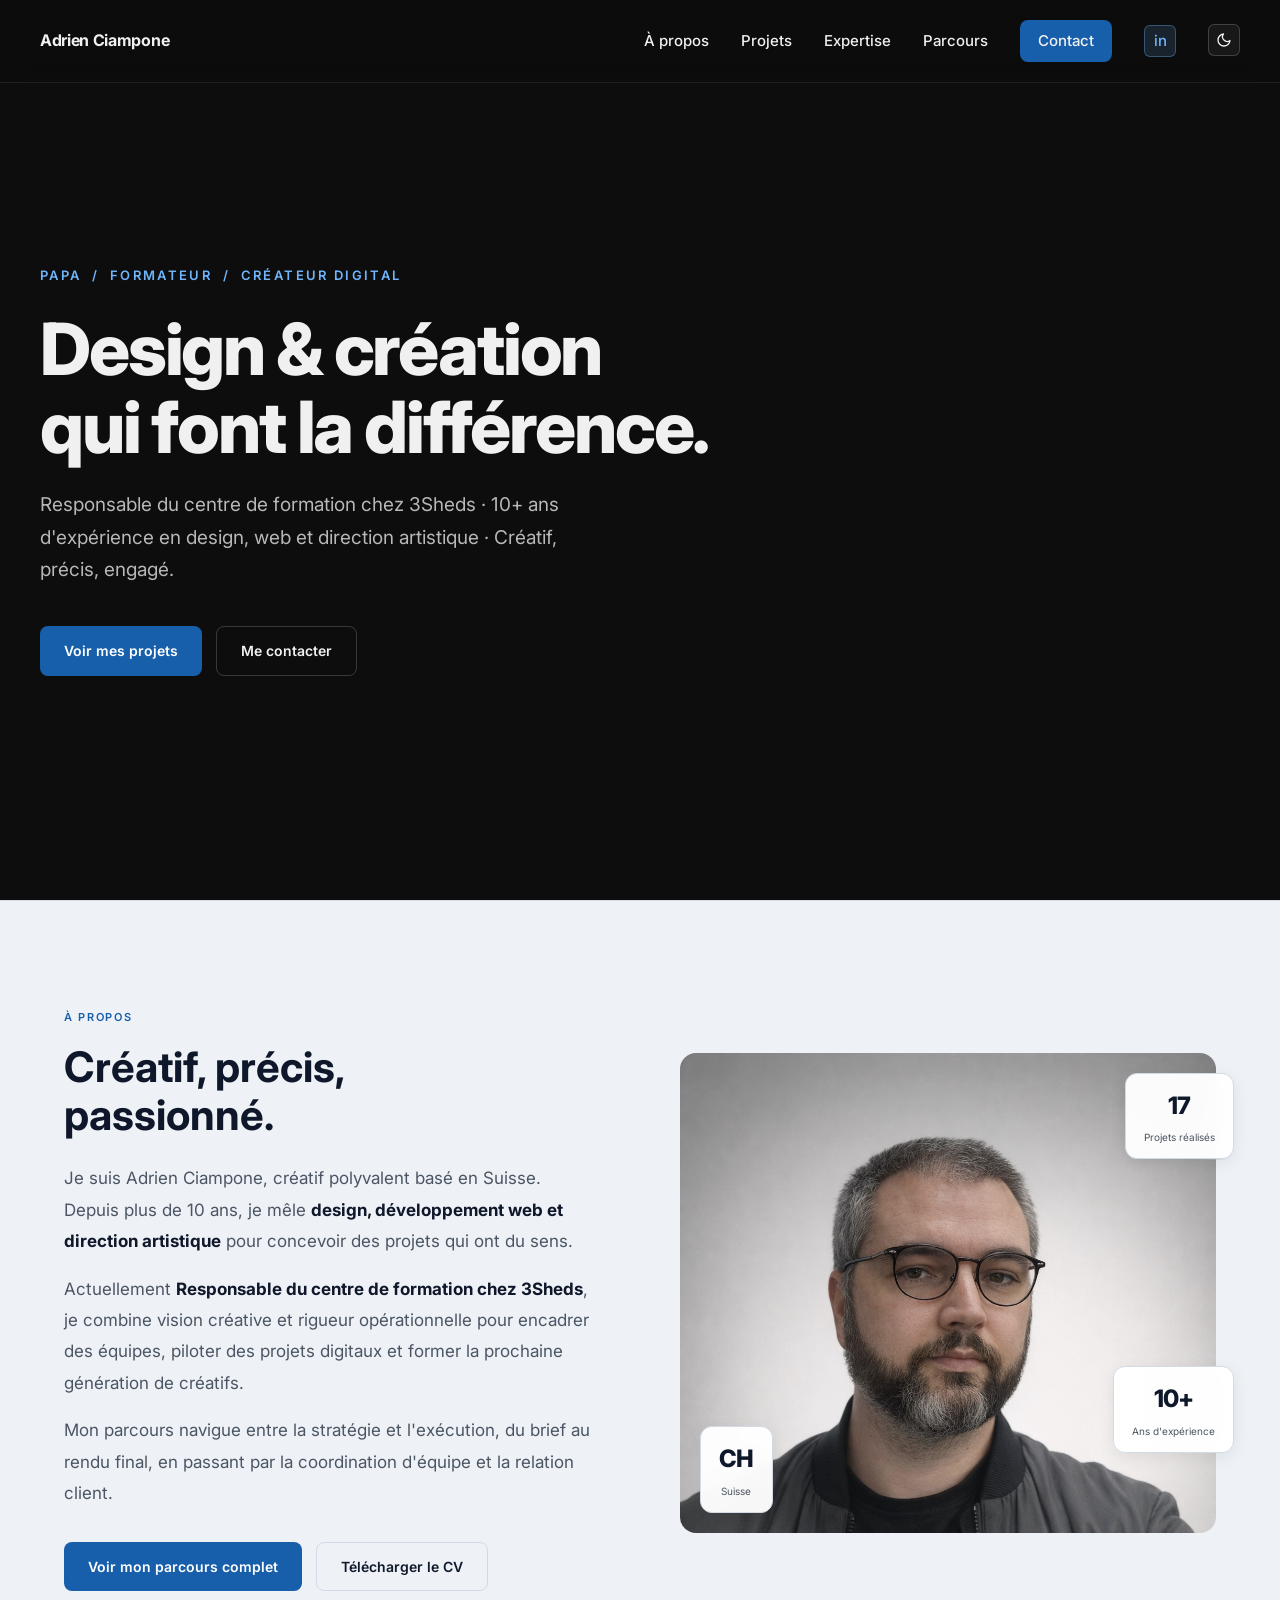
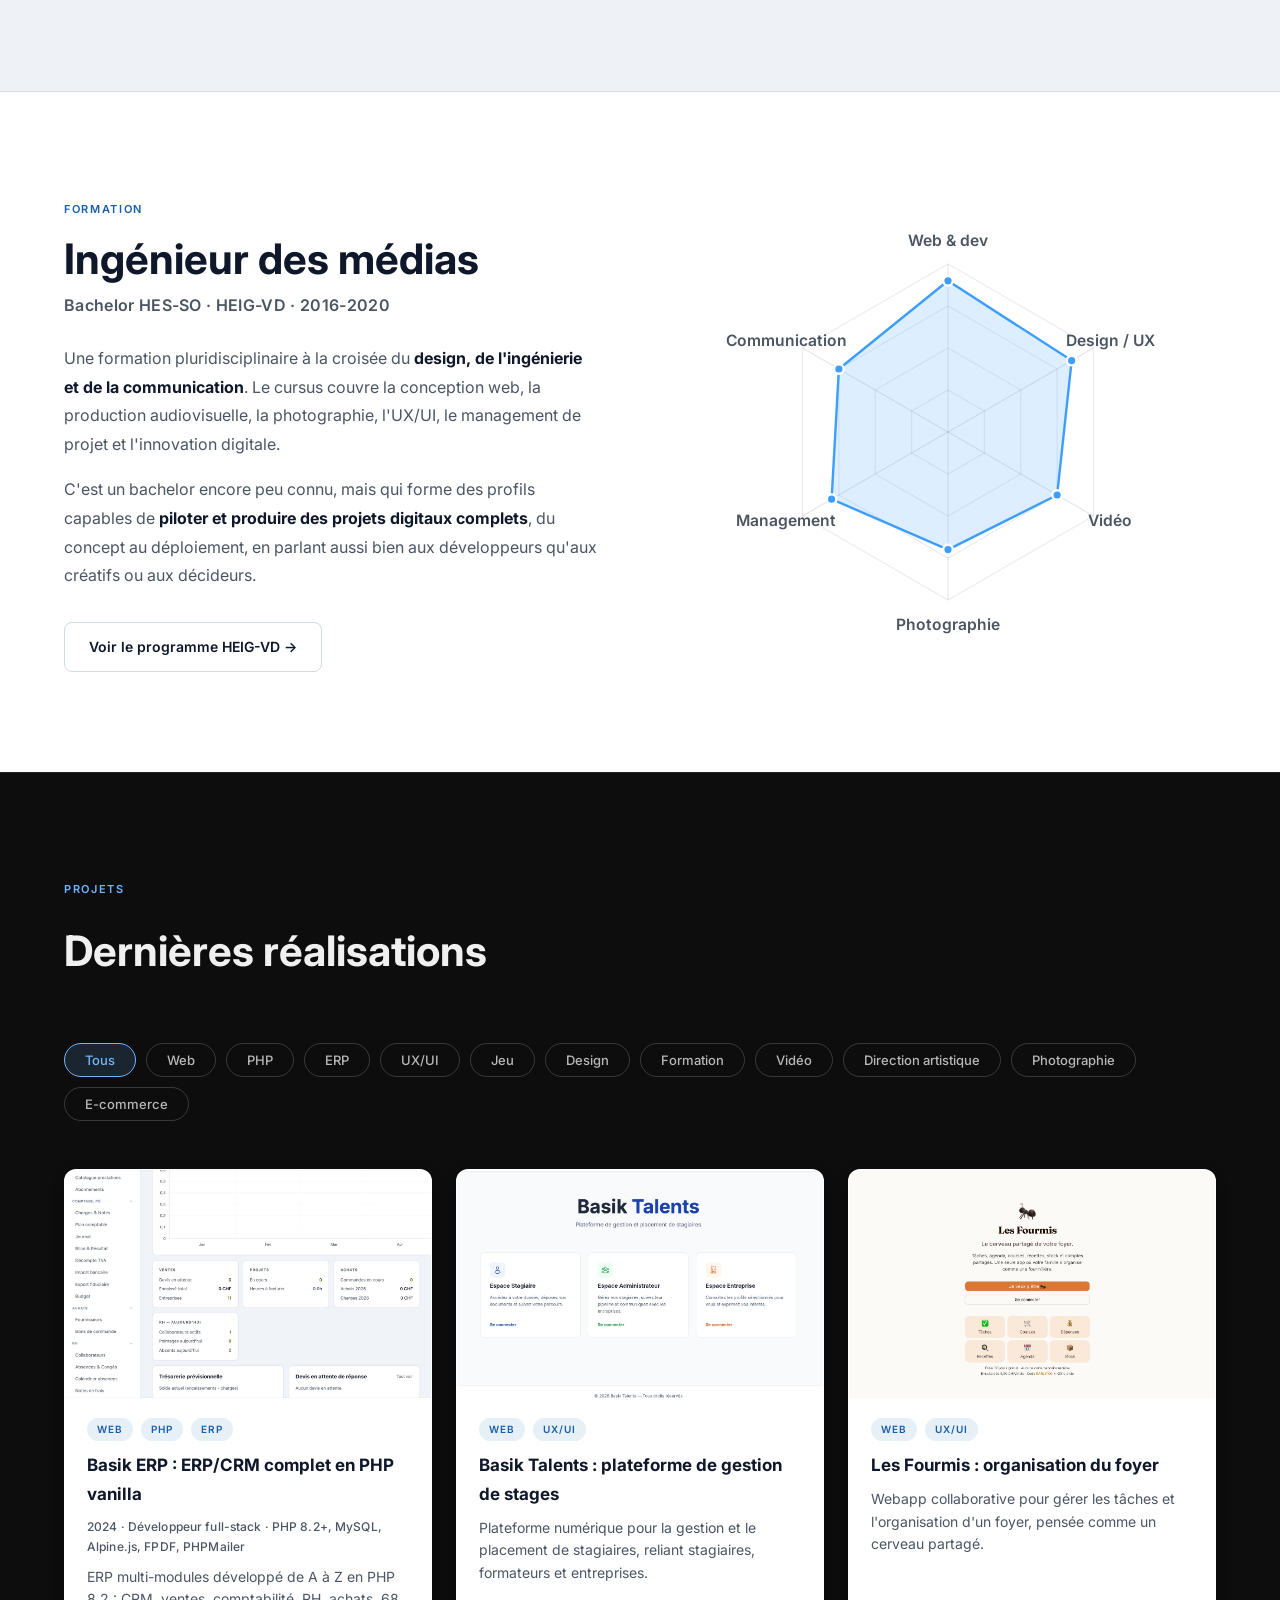
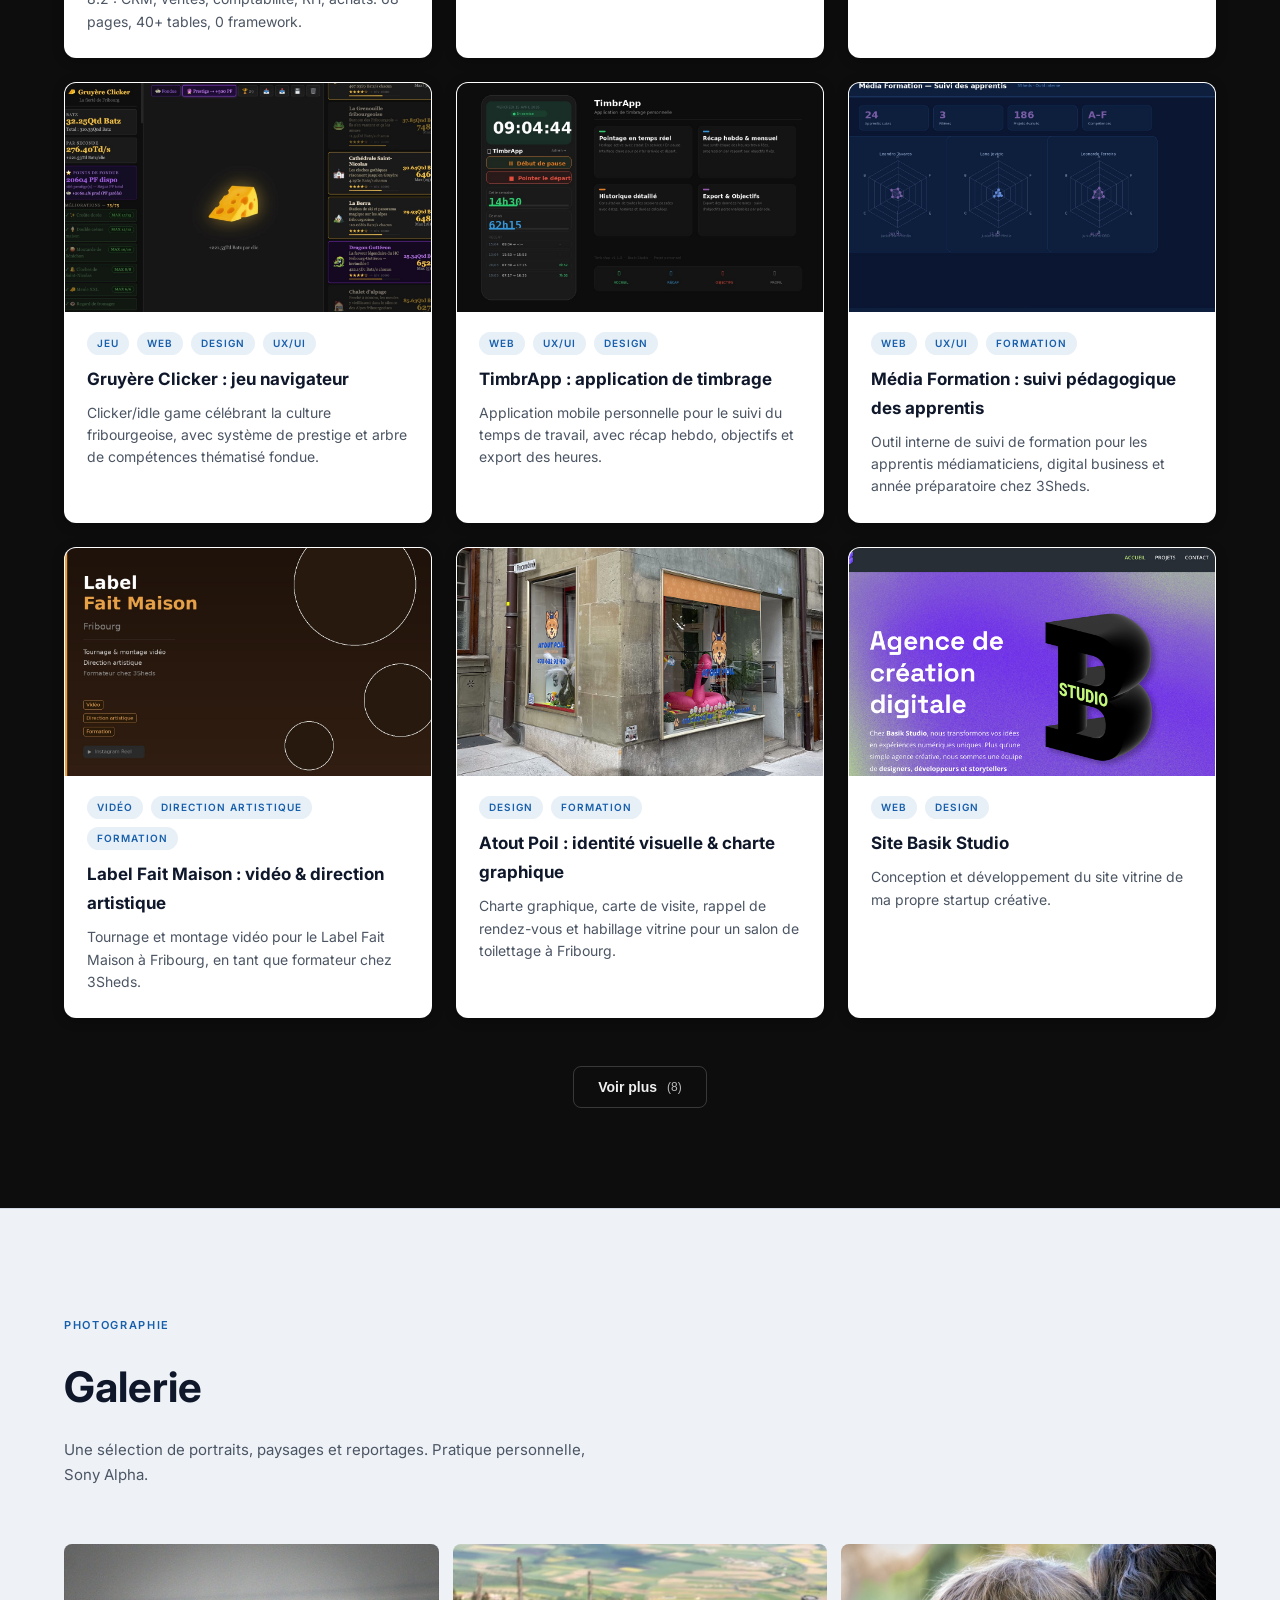
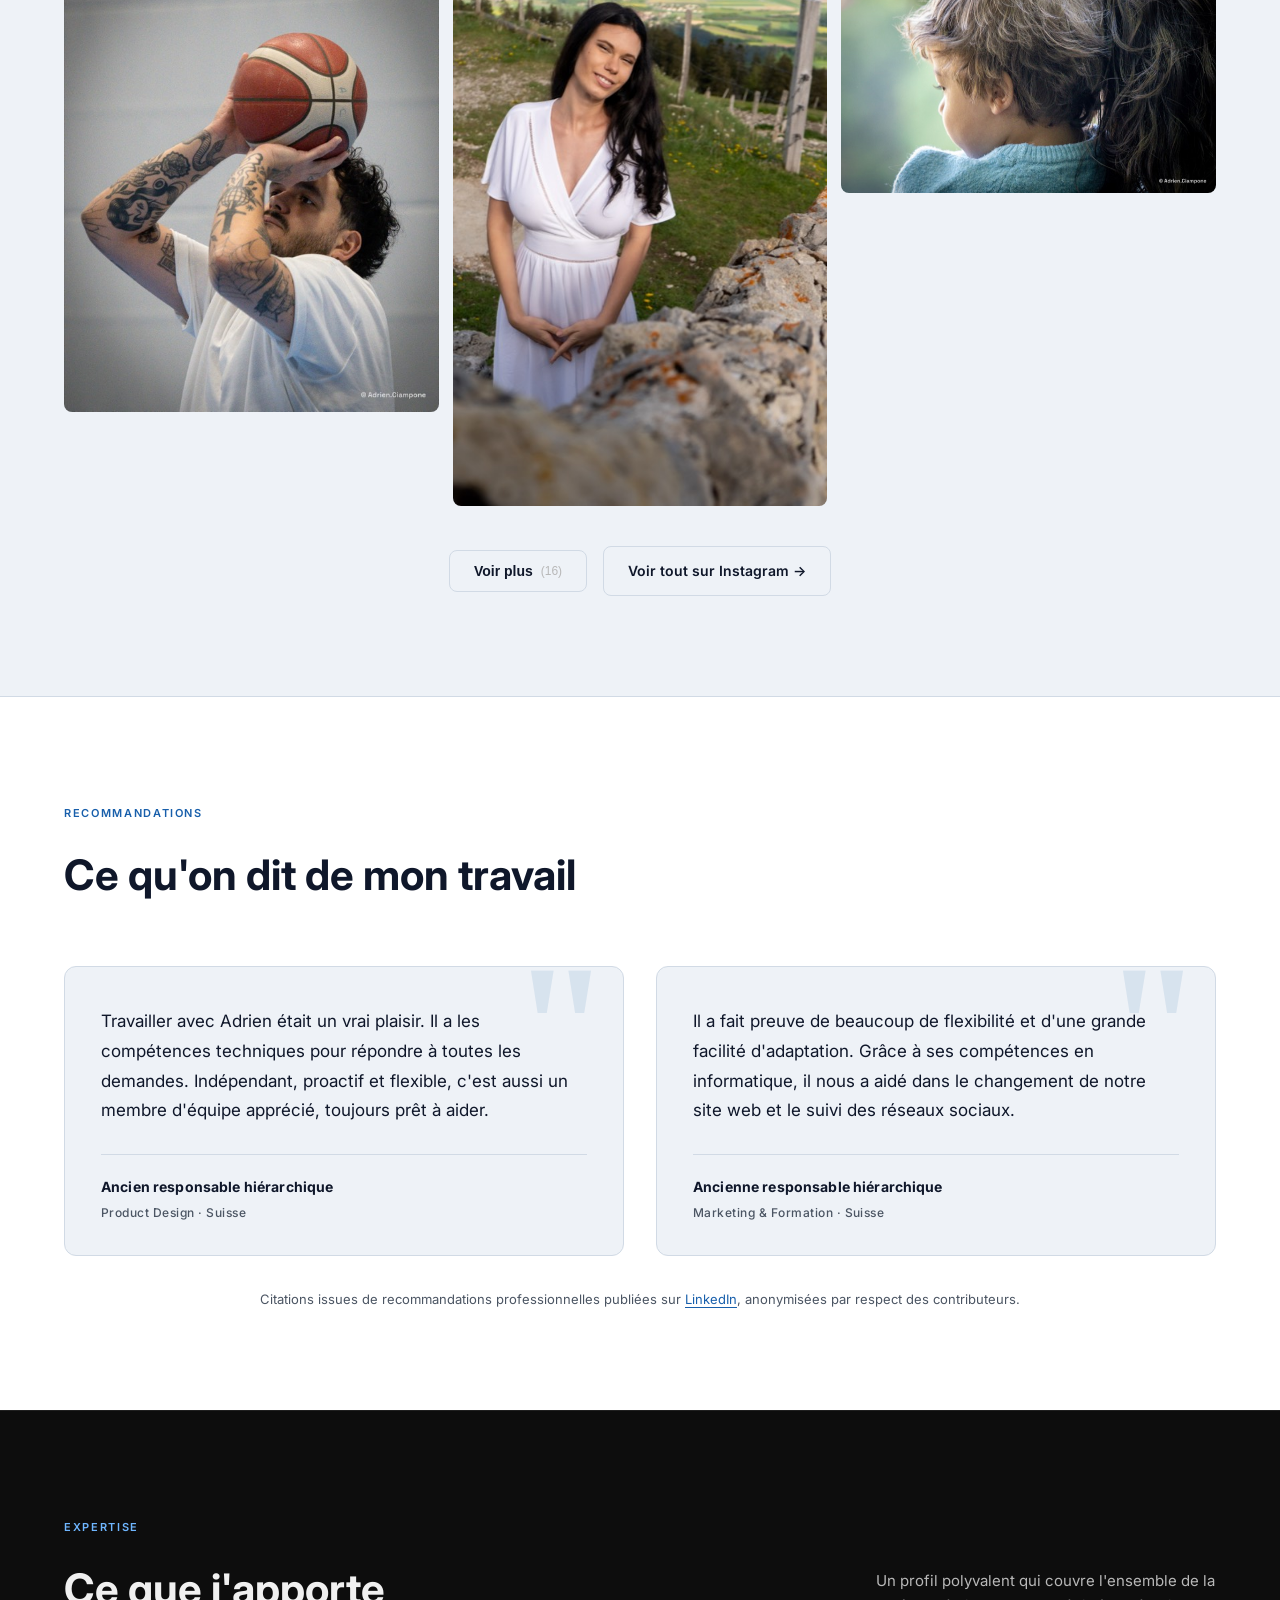
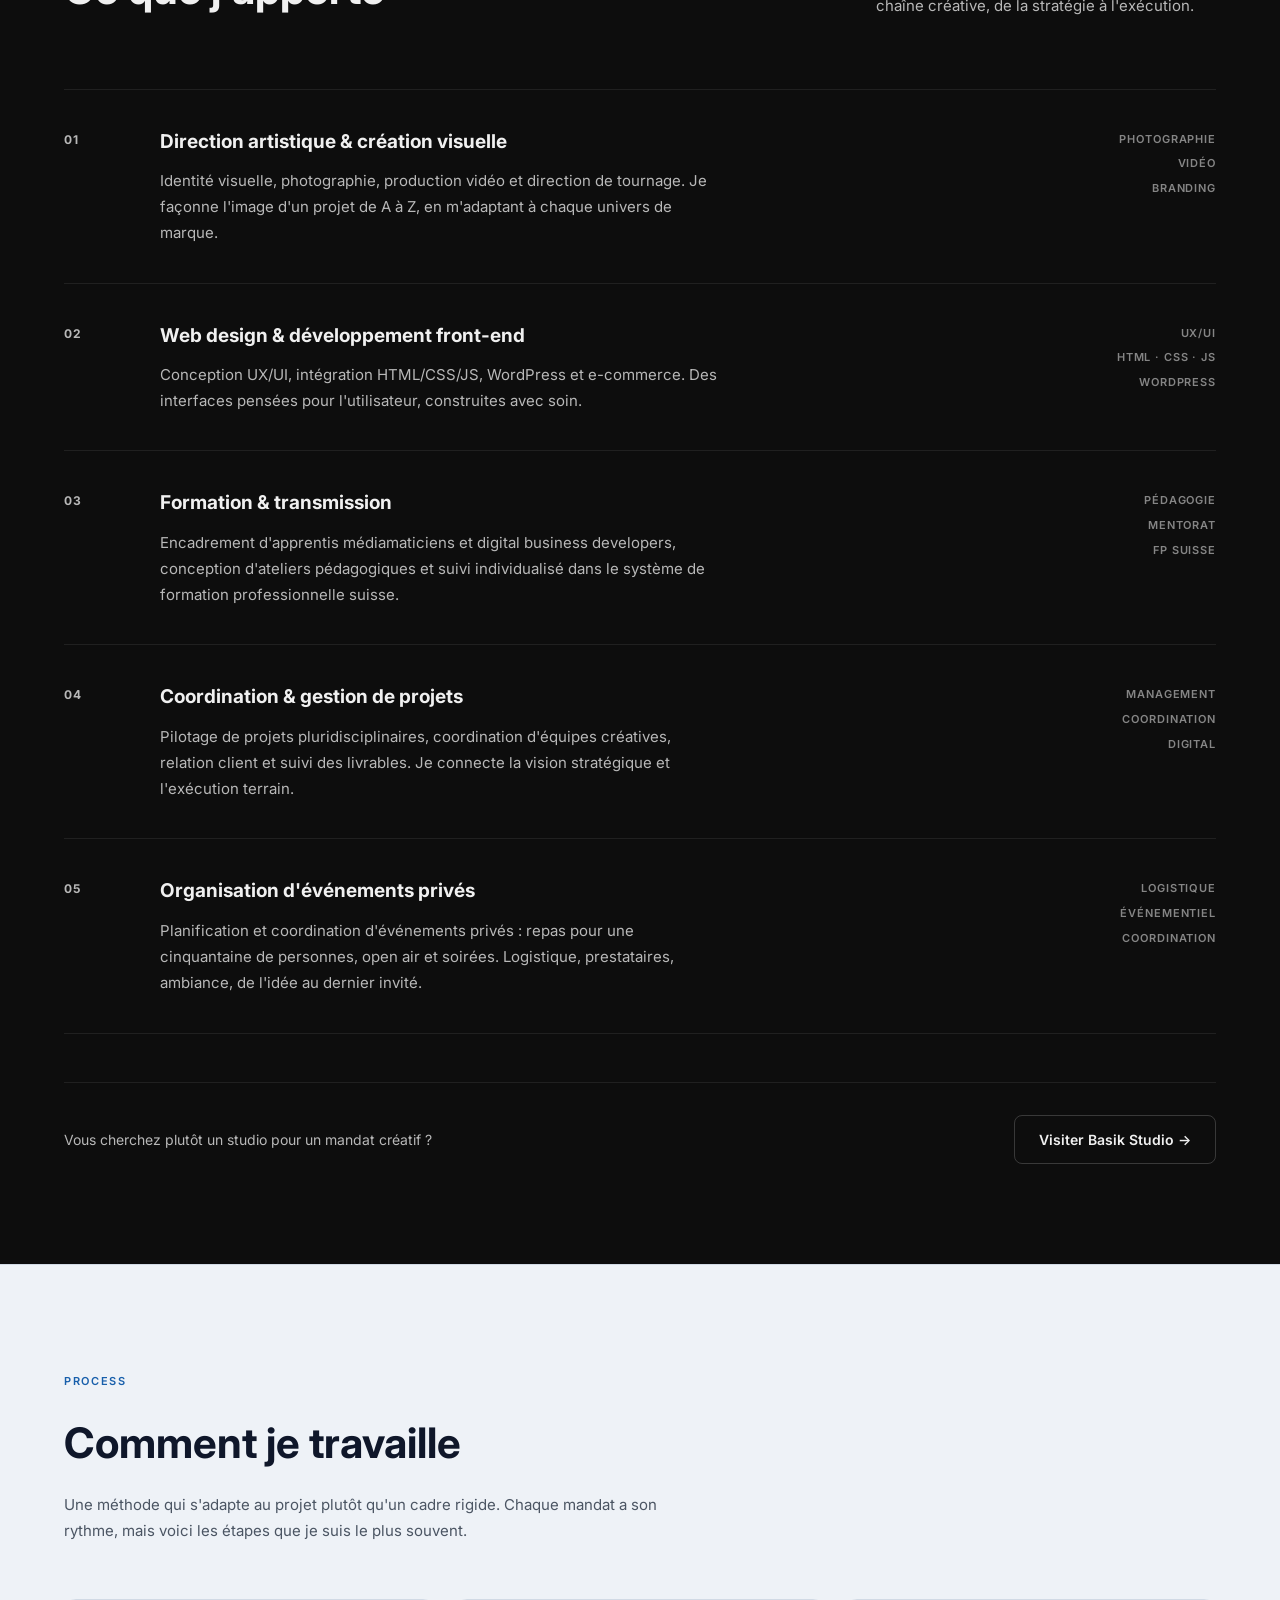
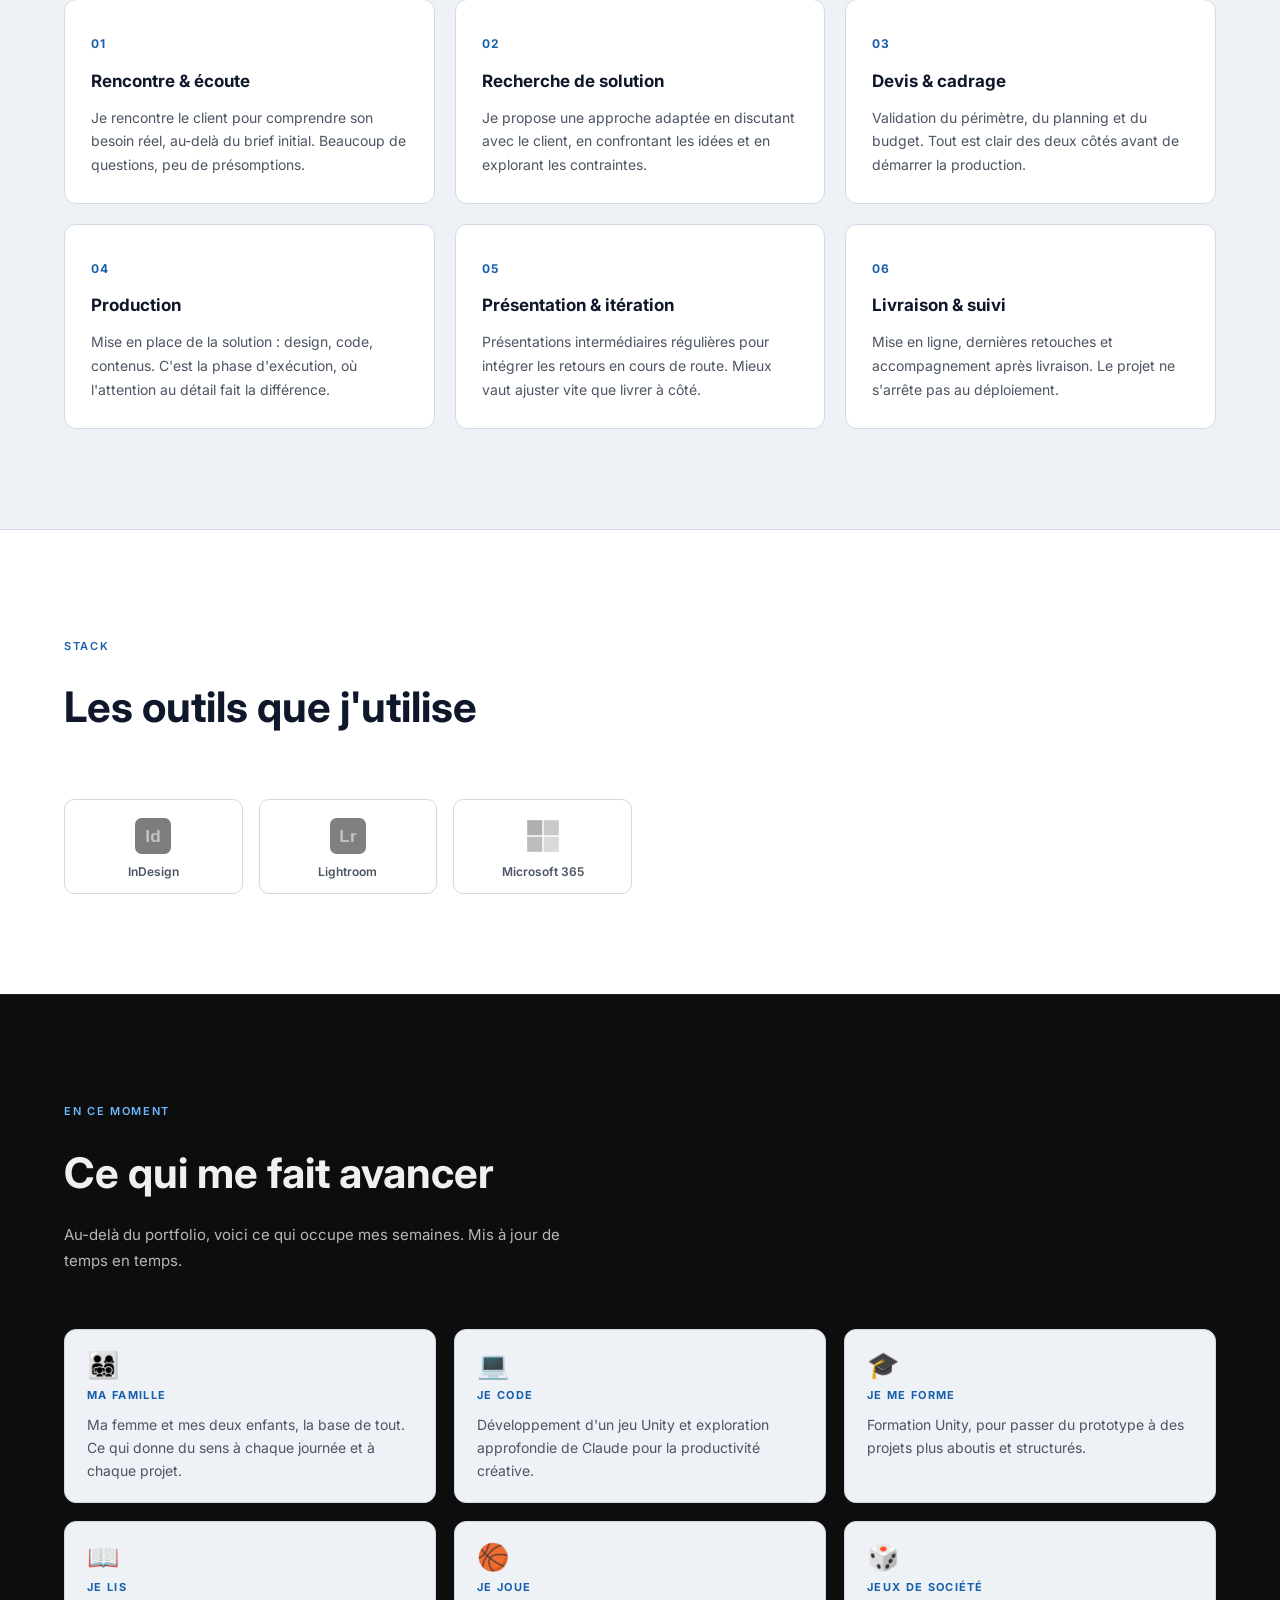
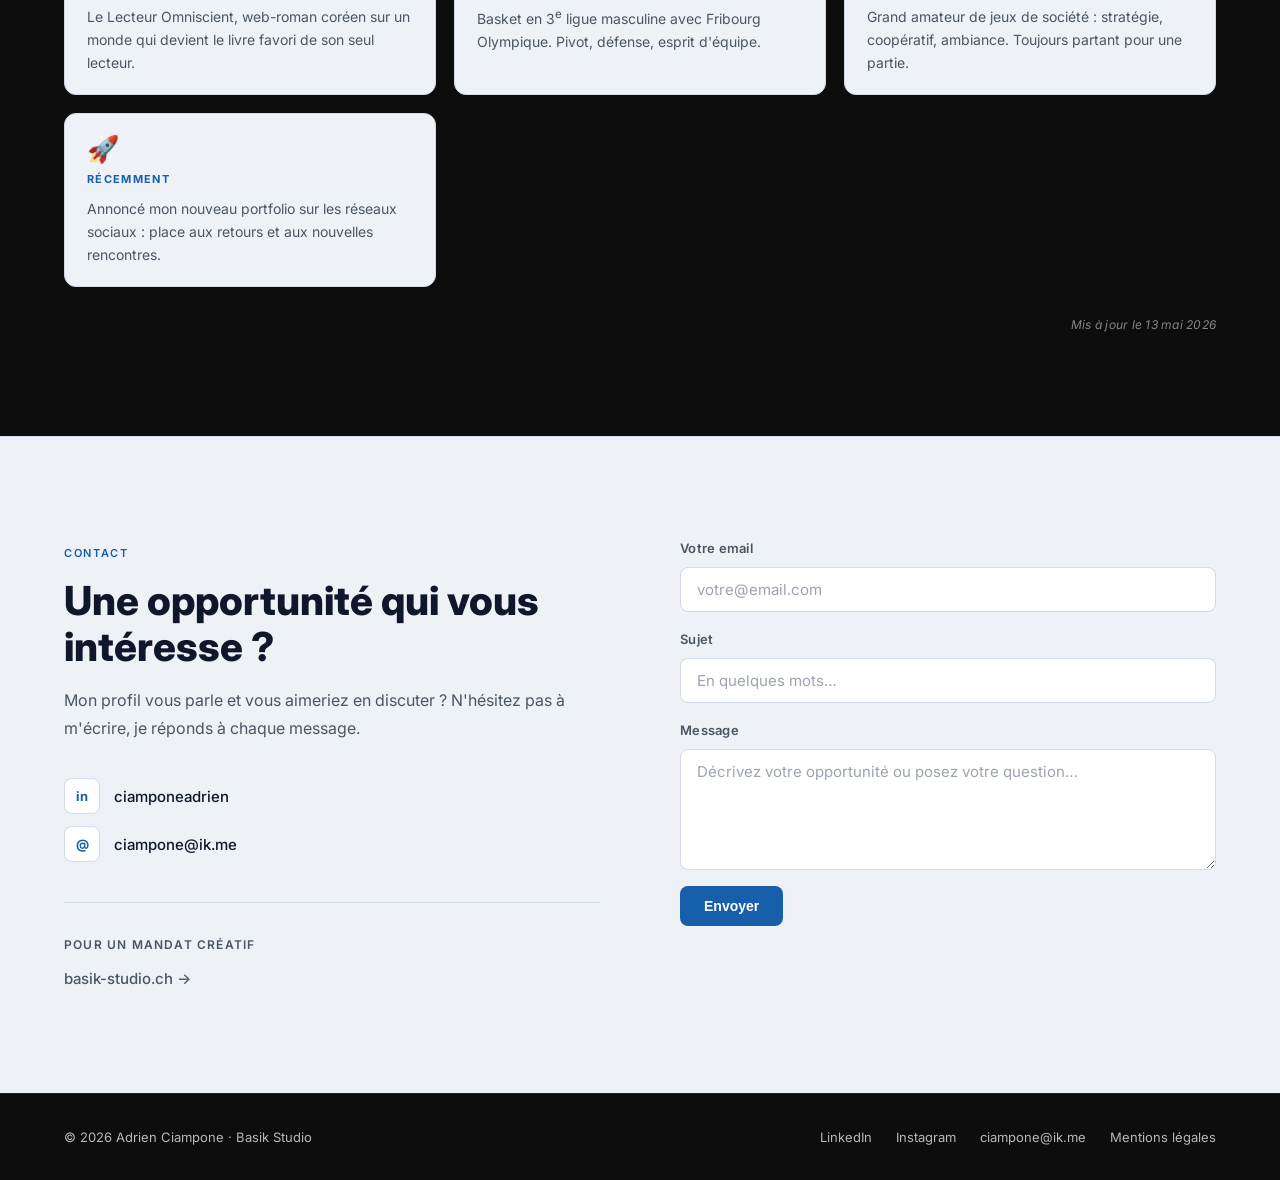
==== index.html @ fc2ee68e "fix: icône Canva via devicons (simpleicons retournait 404) Co-Authored-By: Claude Sonnet 4.6 <norepl" ====
<!DOCTYPE html>
<html lang="fr">
<head>
  <meta charset="UTF-8" />
  <meta name="viewport" content="width=device-width, initial-scale=1.0" />
  <script>(function(){try{var t=localStorage.getItem('theme');var d=window.matchMedia&&window.matchMedia('(prefers-color-scheme: dark)').matches;if(t==='dark'||(!t&&d))document.documentElement.setAttribute('data-theme','dark');}catch(e){}})();</script>
  <title>Adrien Ciampone · Basik Studio</title>
  <meta name="description" content="Portfolio & studio créatif d'Adrien Ciampone. Design, développement et projets créatifs." />
  <link rel="icon" type="image/svg+xml" href="favicon.svg" />
  <meta property="og:title" content="Adrien Ciampone · Création & développement digital" />
  <meta property="og:description" content="Portfolio d'Adrien Ciampone : web, formation, direction artistique. 10+ ans d'expérience en Suisse." />
  <meta property="og:type" content="website" />
  <meta property="og:url" content="https://adrien-ciampone.basik-studio.ch/" />
  <meta property="og:image" content="https://adrien-ciampone.basik-studio.ch/og-image.jpg" />
  <meta property="og:image:width" content="1200" />
  <meta property="og:image:height" content="630" />
  <meta name="twitter:card" content="summary_large_image" />
  <meta name="twitter:image" content="https://adrien-ciampone.basik-studio.ch/og-image.jpg" />
  <link rel="stylesheet" href="style.css" />
  <link rel="preconnect" href="https://fonts.googleapis.com" />
  <link href="https://fonts.googleapis.com/css2?family=Inter:wght@300;400;500;600;700&display=swap" rel="stylesheet" />
</head>
<body>

  <a href="#home" class="skip-link">Aller au contenu principal</a>
  <div class="scroll-progress" id="scroll-progress" aria-hidden="true"></div>

  <!-- NAV -->
  <nav class="nav">
    <a href="index.html" class="nav__logo">Adrien Ciampone</a>
    <ul class="nav__links">
      <li><a href="#about">À propos</a></li>
      <li><a href="#projects">Projets</a></li>
      <li><a href="#expertise">Expertise</a></li>
      <li><a href="cv.html">Parcours</a></li>
      <li><a href="#contact" class="btn btn--nav">Contact</a></li>
      <li><a href="https://www.linkedin.com/in/ciamponeadrien/" target="_blank" rel="noopener" class="nav__linkedin" aria-label="LinkedIn">in</a></li>
      <li>
        <button class="theme-toggle" id="theme-toggle" type="button" aria-label="Basculer entre thème clair et sombre">
          <svg class="theme-toggle__moon" viewBox="0 0 24 24" fill="none" stroke="currentColor" stroke-width="2" stroke-linecap="round" stroke-linejoin="round" aria-hidden="true"><path d="M21 12.79A9 9 0 1 1 11.21 3 7 7 0 0 0 21 12.79z"/></svg>
          <svg class="theme-toggle__sun" viewBox="0 0 24 24" fill="none" stroke="currentColor" stroke-width="2" stroke-linecap="round" stroke-linejoin="round" aria-hidden="true"><circle cx="12" cy="12" r="5"/><line x1="12" y1="1" x2="12" y2="3"/><line x1="12" y1="21" x2="12" y2="23"/><line x1="4.22" y1="4.22" x2="5.64" y2="5.64"/><line x1="18.36" y1="18.36" x2="19.78" y2="19.78"/><line x1="1" y1="12" x2="3" y2="12"/><line x1="21" y1="12" x2="23" y2="12"/><line x1="4.22" y1="19.78" x2="5.64" y2="18.36"/><line x1="18.36" y1="5.64" x2="19.78" y2="4.22"/></svg>
        </button>
      </li>
    </ul>
    <button class="nav__burger" aria-label="Menu">
      <span></span><span></span><span></span>
    </button>
  </nav>

  <!-- HERO -->
  <section class="hero" id="home">
    <div class="hero__content">
      <p class="hero__roles">Papa &nbsp;/&nbsp; Formateur &nbsp;/&nbsp; Créateur digital</p>
      <h1 class="hero__title">Design &amp; création<br/>qui font la différence.</h1>
      <p class="hero__sub">Responsable du centre de formation chez 3Sheds · 10+ ans d'expérience en design, web et direction artistique · Créatif, précis, engagé.</p>
      <div class="hero__actions">
        <a href="#projects" class="btn btn--primary">Voir mes projets</a>
        <a href="#contact" class="btn btn--ghost">Me contacter</a>
      </div>
    </div>
  </section>

  <!-- ABOUT -->
  <section class="about section" id="about">
    <div class="container">
      <div class="about__grid">
        <div class="about__text">
          <span class="label">À propos</span>
          <h2>Créatif, précis,<br/>passionné.</h2>
          <p>Je suis Adrien Ciampone, créatif polyvalent basé en Suisse. Depuis plus de 10 ans, je mêle <strong>design, développement web et direction artistique</strong> pour concevoir des projets qui ont du sens.</p>
          <p>Actuellement <strong>Responsable du centre de formation chez 3Sheds</strong>, je combine vision créative et rigueur opérationnelle pour encadrer des équipes, piloter des projets digitaux et former la prochaine génération de créatifs.</p>
          <p>Mon parcours navigue entre la stratégie et l'exécution, du brief au rendu final, en passant par la coordination d'équipe et la relation client.</p>
          <div class="about__actions">
            <a href="cv.html" class="btn btn--primary">Voir mon parcours complet</a>
            <a href="CV_Adrien_Ciampone-2026.pdf" download class="btn btn--ghost">Télécharger le CV</a>
          </div>
        </div>
        <div class="about__photo-col">
          <div class="about__photo-wrap">
            <img src="images/adrien-ciampone.jpg" alt="Adrien Ciampone" class="about__photo" />
            <div class="stat-card stat-card--1">
              <span class="stat__num" id="stat-projects">0</span>
              <span class="stat__label">Projets réalisés</span>
            </div>
            <div class="stat-card stat-card--2">
              <span class="stat__num">10+</span>
              <span class="stat__label">Ans d'expérience</span>
            </div>
            <div class="stat-card stat-card--3">
              <span class="stat__num">CH</span>
              <span class="stat__label">Suisse</span>
            </div>
          </div>
        </div>
      </div>
    </div>
  </section>

  <!-- FORMATION -->
  <section class="formation section" id="formation">
    <div class="container">
      <div class="formation__grid">
        <div class="formation__text">
          <span class="label">Formation</span>
          <h2>Ingénieur des médias</h2>
          <p class="formation__org">Bachelor HES-SO · HEIG-VD · 2016-2020</p>
          <p>Une formation pluridisciplinaire à la croisée du <strong>design, de l'ingénierie et de la communication</strong>. Le cursus couvre la conception web, la production audiovisuelle, la photographie, l'UX/UI, le management de projet et l'innovation digitale.</p>
          <p>C'est un bachelor encore peu connu, mais qui forme des profils capables de <strong>piloter et produire des projets digitaux complets</strong>, du concept au déploiement, en parlant aussi bien aux développeurs qu'aux créatifs ou aux décideurs.</p>
          <a href="https://heig-vd.ch/formations/bachelor/filieres/ingenierie-des-medias/" target="_blank" rel="noopener" class="btn btn--ghost">Voir le programme HEIG-VD →</a>
        </div>

        <div class="formation__chart">
          <svg viewBox="0 0 400 400" role="img" aria-label="Domaines couverts par le bachelor Ingénierie des médias">
            <!-- Grid polygons -->
            <g class="radar-grid">
              <polygon points="200,60 321.24,130 321.24,270 200,340 78.76,270 78.76,130"/>
              <polygon points="200,95 290.93,147.5 290.93,252.5 200,305 109.07,252.5 109.07,147.5"/>
              <polygon points="200,130 260.62,165 260.62,235 200,270 139.38,235 139.38,165"/>
              <polygon points="200,165 230.31,182.5 230.31,217.5 200,235 169.69,217.5 169.69,182.5"/>
            </g>
            <!-- Axes -->
            <g class="radar-axes">
              <line x1="200" y1="200" x2="200" y2="60"/>
              <line x1="200" y1="200" x2="321.24" y2="130"/>
              <line x1="200" y1="200" x2="321.24" y2="270"/>
              <line x1="200" y1="200" x2="200" y2="340"/>
              <line x1="200" y1="200" x2="78.76" y2="270"/>
              <line x1="200" y1="200" x2="78.76" y2="130"/>
            </g>
            <!-- Data polygon (Web 90, Design 85, Vidéo 75, Photo 70, Management 80, Marketing 75) -->
            <polygon class="radar-data" points="200,74 303.06,140.5 290.93,252.5 200,298 103.01,256 109.07,147.5"/>
            <!-- Data points -->
            <g class="radar-points">
              <circle cx="200" cy="74" r="4"/>
              <circle cx="303.06" cy="140.5" r="4"/>
              <circle cx="290.93" cy="252.5" r="4"/>
              <circle cx="200" cy="298" r="4"/>
              <circle cx="103.01" cy="256" r="4"/>
              <circle cx="109.07" cy="147.5" r="4"/>
            </g>
            <!-- Labels -->
            <g class="radar-labels">
              <text x="200" y="45" text-anchor="middle">Web &amp; dev</text>
              <text x="335" y="128" text-anchor="middle">Design / UX</text>
              <text x="335" y="278" text-anchor="middle">Vidéo</text>
              <text x="200" y="365" text-anchor="middle">Photographie</text>
              <text x="65" y="278" text-anchor="middle">Management</text>
              <text x="65" y="128" text-anchor="middle">Communication</text>
            </g>
          </svg>
        </div>
      </div>
    </div>
  </section>

  <!-- PROJECTS -->
  <section class="projects section" id="projects">
    <div class="container">
      <div class="section__header">
        <span class="label">Projets</span>
        <h2>Dernières réalisations</h2>
      </div>
      <div class="projects__filters">
        <button class="filter active" data-filter="all">Tous</button>
      </div>
      <div class="projects__grid" id="projects-grid">
        <!-- Skeleton loader : remplacé par projects.json à l'arrivée -->
        <div class="skeleton-card"><div class="skeleton-img"></div><div class="skeleton-body"><div class="skeleton-line skeleton-line--short"></div><div class="skeleton-line"></div><div class="skeleton-line skeleton-line--medium"></div></div></div>
        <div class="skeleton-card"><div class="skeleton-img"></div><div class="skeleton-body"><div class="skeleton-line skeleton-line--short"></div><div class="skeleton-line"></div><div class="skeleton-line skeleton-line--medium"></div></div></div>
        <div class="skeleton-card"><div class="skeleton-img"></div><div class="skeleton-body"><div class="skeleton-line skeleton-line--short"></div><div class="skeleton-line"></div><div class="skeleton-line skeleton-line--medium"></div></div></div>
      </div>
    </div>
  </section>

  <!-- GALLERY PHOTO -->
  <section class="gallery-section section" id="gallery">
    <div class="container">
      <div class="section__header">
        <span class="label">Photographie</span>
        <h2>Galerie</h2>
        <p class="gallery__intro">Une sélection de portraits, paysages et reportages. Pratique personnelle, Sony Alpha.</p>
      </div>

      <div class="gallery" id="gallery-grid">
        <!-- Charge via photos.json. Items avec image manquante s'auto-masquent. -->
      </div>

      <div class="gallery__more">
        <a href="https://www.instagram.com/adrien.ciampone/" target="_blank" rel="noopener" class="btn btn--ghost">Voir tout sur Instagram →</a>
      </div>
    </div>
  </section>

  <!-- RECOMMANDATIONS -->
  <section class="recos section" id="recommandations">
    <div class="container">
      <div class="section__header">
        <span class="label">Recommandations</span>
        <h2>Ce qu'on dit de mon travail</h2>
      </div>
      <div class="recos__grid">

        <article class="reco">
          <div class="reco__mark" aria-hidden="true">"</div>
          <blockquote class="reco__quote">
            Travailler avec Adrien était un vrai plaisir. Il a les compétences techniques pour répondre à toutes les demandes. Indépendant, proactif et flexible, c'est aussi un membre d'équipe apprécié, toujours prêt à aider.
          </blockquote>
          <footer class="reco__author">
            <span class="reco__role">Ancien responsable hiérarchique</span>
            <span class="reco__context">Product Design · Suisse</span>
          </footer>
        </article>

        <article class="reco">
          <div class="reco__mark" aria-hidden="true">"</div>
          <blockquote class="reco__quote">
            Il a fait preuve de beaucoup de flexibilité et d'une grande facilité d'adaptation. Grâce à ses compétences en informatique, il nous a aidé dans le changement de notre site web et le suivi des réseaux sociaux.
          </blockquote>
          <footer class="reco__author">
            <span class="reco__role">Ancienne responsable hiérarchique</span>
            <span class="reco__context">Marketing &amp; Formation · Suisse</span>
          </footer>
        </article>

      </div>
      <p class="recos__source">Citations issues de recommandations professionnelles publiées sur <a href="https://www.linkedin.com/in/ciamponeadrien/" target="_blank" rel="noopener">LinkedIn</a>, anonymisées par respect des contributeurs.</p>
    </div>
  </section>

  <!-- EXPERTISE -->
  <section class="expertise section" id="expertise">
    <div class="container">
      <div class="expertise__header">
        <div>
          <span class="label">Expertise</span>
          <h2>Ce que j'apporte</h2>
        </div>
        <p class="expertise__intro">Un profil polyvalent qui couvre l'ensemble de la chaîne créative, de la stratégie à l'exécution.</p>
      </div>
      <div class="expertise__list">

        <div class="expertise-item">
          <span class="expertise-item__num">01</span>
          <div class="expertise-item__body">
            <h3>Direction artistique & création visuelle</h3>
            <p>Identité visuelle, photographie, production vidéo et direction de tournage. Je façonne l'image d'un projet de A à Z, en m'adaptant à chaque univers de marque.</p>
          </div>
          <div class="expertise-item__tags">
            <span>Photographie</span><span>Vidéo</span><span>Branding</span>
          </div>
        </div>

        <div class="expertise-item">
          <span class="expertise-item__num">02</span>
          <div class="expertise-item__body">
            <h3>Web design & développement front-end</h3>
            <p>Conception UX/UI, intégration HTML/CSS/JS, WordPress et e-commerce. Des interfaces pensées pour l'utilisateur, construites avec soin.</p>
          </div>
          <div class="expertise-item__tags">
            <span>UX/UI</span><span>HTML · CSS · JS</span><span>WordPress</span>
          </div>
        </div>

        <div class="expertise-item">
          <span class="expertise-item__num">03</span>
          <div class="expertise-item__body">
            <h3>Formation & transmission</h3>
            <p>Encadrement d'apprentis médiamaticiens et digital business developers, conception d'ateliers pédagogiques et suivi individualisé dans le système de formation professionnelle suisse.</p>
          </div>
          <div class="expertise-item__tags">
            <span>Pédagogie</span><span>Mentorat</span><span>FP suisse</span>
          </div>
        </div>

        <div class="expertise-item">
          <span class="expertise-item__num">04</span>
          <div class="expertise-item__body">
            <h3>Coordination & gestion de projets</h3>
            <p>Pilotage de projets pluridisciplinaires, coordination d'équipes créatives, relation client et suivi des livrables. Je connecte la vision stratégique et l'exécution terrain.</p>
          </div>
          <div class="expertise-item__tags">
            <span>Management</span><span>Coordination</span><span>Digital</span>
          </div>
        </div>

        <div class="expertise-item">
          <span class="expertise-item__num">05</span>
          <div class="expertise-item__body">
            <h3>Organisation d'événements privés</h3>
            <p>Planification et coordination d'événements privés : repas pour une cinquantaine de personnes, open air et soirées. Logistique, prestataires, ambiance, de l'idée au dernier invité.</p>
          </div>
          <div class="expertise-item__tags">
            <span>Logistique</span><span>Événementiel</span><span>Coordination</span>
          </div>
        </div>

      </div>
      <div class="expertise__footer">
        <p>Vous cherchez plutôt un studio pour un mandat créatif ?</p>
        <a href="https://basik-studio.ch" target="_blank" rel="noopener" class="btn btn--ghost">Visiter Basik Studio →</a>
      </div>
    </div>
  </section>

  <!-- PROCESS -->
  <section class="process section" id="process">
    <div class="container">
      <div class="section__header">
        <span class="label">Process</span>
        <h2>Comment je travaille</h2>
        <p class="process__intro">Une méthode qui s'adapte au projet plutôt qu'un cadre rigide. Chaque mandat a son rythme, mais voici les étapes que je suis le plus souvent.</p>
      </div>

      <div class="process__grid">

        <div class="process-step">
          <span class="process-step__num">01</span>
          <h3>Rencontre &amp; écoute</h3>
          <p>Je rencontre le client pour comprendre son besoin réel, au-delà du brief initial. Beaucoup de questions, peu de présomptions.</p>
        </div>

        <div class="process-step">
          <span class="process-step__num">02</span>
          <h3>Recherche de solution</h3>
          <p>Je propose une approche adaptée en discutant avec le client, en confrontant les idées et en explorant les contraintes.</p>
        </div>

        <div class="process-step">
          <span class="process-step__num">03</span>
          <h3>Devis &amp; cadrage</h3>
          <p>Validation du périmètre, du planning et du budget. Tout est clair des deux côtés avant de démarrer la production.</p>
        </div>

        <div class="process-step">
          <span class="process-step__num">04</span>
          <h3>Production</h3>
          <p>Mise en place de la solution : design, code, contenus. C'est la phase d'exécution, où l'attention au détail fait la différence.</p>
        </div>

        <div class="process-step">
          <span class="process-step__num">05</span>
          <h3>Présentation &amp; itération</h3>
          <p>Présentations intermédiaires régulières pour intégrer les retours en cours de route. Mieux vaut ajuster vite que livrer à côté.</p>
        </div>

        <div class="process-step">
          <span class="process-step__num">06</span>
          <h3>Livraison &amp; suivi</h3>
          <p>Mise en ligne, dernières retouches et accompagnement après livraison. Le projet ne s'arrête pas au déploiement.</p>
        </div>

      </div>
    </div>
  </section>

  <!-- STACK -->
  <section class="stack section" id="stack">
    <div class="container">
      <div class="section__header">
        <span class="label">Stack</span>
        <h2>Les outils que j'utilise</h2>
      </div>
      <div class="stack__grid">

        <div class="tool"><img src="https://cdn.simpleicons.org/figma" alt="" loading="lazy" /><span>Figma</span></div>
        <div class="tool"><img src="https://cdn.jsdelivr.net/gh/devicons/devicon/icons/photoshop/photoshop-plain.svg" alt="" loading="lazy" /><span>Photoshop</span></div>
        <div class="tool"><img src="https://cdn.jsdelivr.net/gh/devicons/devicon/icons/illustrator/illustrator-plain.svg" alt="" loading="lazy" /><span>Illustrator</span></div>
        <div class="tool"><img src="images/icons/indesign.svg" alt="" loading="lazy" /><span>InDesign</span></div>
        <div class="tool"><img src="https://cdn.jsdelivr.net/gh/devicons/devicon/icons/aftereffects/aftereffects-plain.svg" alt="" loading="lazy" /><span>After Effects</span></div>
        <div class="tool"><img src="https://cdn.jsdelivr.net/gh/devicons/devicon/icons/premierepro/premierepro-plain.svg" alt="" loading="lazy" /><span>Premiere</span></div>

        <div class="tool"><img src="images/icons/lightroom.svg" alt="" loading="lazy" /><span>Lightroom</span></div>
        <div class="tool"><img src="https://cdn.simpleicons.org/davinciresolve" alt="" loading="lazy" /><span>DaVinci Resolve</span></div>
        <div class="tool"><img src="https://cdn.simpleicons.org/html5" alt="" loading="lazy" /><span>HTML5</span></div>
        <div class="tool"><img src="https://cdn.jsdelivr.net/gh/devicons/devicon/icons/css3/css3-original.svg" alt="" loading="lazy" /><span>CSS3</span></div>
        <div class="tool"><img src="https://cdn.simpleicons.org/javascript" alt="" loading="lazy" /><span>JavaScript</span></div>
        <div class="tool"><img src="https://cdn.simpleicons.org/wordpress" alt="" loading="lazy" /><span>WordPress</span></div>

        <div class="tool"><img src="https://cdn.jsdelivr.net/gh/devicons/devicon/icons/vscode/vscode-original.svg" alt="" loading="lazy" /><span>VS Code</span></div>
        <div class="tool"><img src="https://cdn.simpleicons.org/git" alt="" loading="lazy" /><span>Git</span></div>
        <div class="tool"><img src="https://cdn.simpleicons.org/unity/000000" alt="" loading="lazy" /><span>Unity</span></div>
        <div class="tool"><img src="https://cdn.simpleicons.org/claude" alt="" loading="lazy" /><span>Claude</span></div>
        <div class="tool"><img src="https://unpkg.com/@lobehub/icons-static-svg/icons/openai.svg" alt="" loading="lazy" /><span>ChatGPT</span></div>
        <div class="tool"><img src="https://cdn.simpleicons.org/notion" alt="" loading="lazy" /><span>Notion</span></div>

        <div class="tool"><img src="https://cdn.jsdelivr.net/gh/devicons/devicon/icons/slack/slack-original.svg" alt="" loading="lazy" /><span>Slack</span></div>
        <div class="tool"><img src="https://cdn.simpleicons.org/trello" alt="" loading="lazy" /><span>Trello</span></div>
        <div class="tool"><img src="https://cdn.simpleicons.org/googledrive" alt="" loading="lazy" /><span>Google Workspace</span></div>
        <div class="tool"><img src="images/icons/microsoft365.svg" alt="" loading="lazy" /><span>Microsoft 365</span></div>
        <div class="tool"><img src="https://cdn.jsdelivr.net/gh/devicons/devicon/icons/canva/canva-original.svg" alt="" loading="lazy" /><span>Canva</span></div>
        <div class="tool"><img src="https://cdn.simpleicons.org/mailchimp/000000" alt="" loading="lazy" /><span>Mailchimp</span></div>
        <div class="tool"><img src="https://cdn.simpleicons.org/meta" alt="" loading="lazy" /><span>Meta Business</span></div>

        <div class="tool"><img src="https://cdn.simpleicons.org/googleads" alt="" loading="lazy" /><span>Google Ads</span></div>
        <div class="tool"><img src="https://cdn.simpleicons.org/googleanalytics" alt="" loading="lazy" /><span>Google Analytics</span></div>
        <div class="tool"><img src="https://cdn.simpleicons.org/infomaniak/000000" alt="" loading="lazy" /><span>Infomaniak</span></div>

      </div>
    </div>
  </section>

  <!-- EN CE MOMENT -->
  <section class="now section" id="now">
    <div class="container">
      <div class="section__header">
        <span class="label">En ce moment</span>
        <h2>Ce qui me fait avancer</h2>
        <p class="now__intro">Au-delà du portfolio, voici ce qui occupe mes semaines. Mis à jour de temps en temps.</p>
      </div>

      <div class="now__grid">

        <div class="now-card">
          <div class="now-card__icon" aria-hidden="true">👨‍👩‍👧‍👦</div>
          <div class="now-card__label">Ma famille</div>
          <p class="now-card__content">Ma femme et mes deux enfants, la base de tout. Ce qui donne du sens à chaque journée et à chaque projet.</p>
        </div>

        <div class="now-card">
          <div class="now-card__icon" aria-hidden="true">💻</div>
          <div class="now-card__label">Je code</div>
          <p class="now-card__content">Développement d'un jeu Unity et exploration approfondie de Claude pour la productivité créative.</p>
        </div>

        <div class="now-card">
          <div class="now-card__icon" aria-hidden="true">🎓</div>
          <div class="now-card__label">Je me forme</div>
          <p class="now-card__content">Formation Unity, pour passer du prototype à des projets plus aboutis et structurés.</p>
        </div>

        <div class="now-card">
          <div class="now-card__icon" aria-hidden="true">📖</div>
          <div class="now-card__label">Je lis</div>
          <p class="now-card__content">Le Lecteur Omniscient, web-roman coréen sur un monde qui devient le livre favori de son seul lecteur.</p>
        </div>

        <div class="now-card">
          <div class="now-card__icon" aria-hidden="true">🏀</div>
          <div class="now-card__label">Je joue</div>
          <p class="now-card__content">Basket en 3<sup>e</sup> ligue masculine avec Fribourg Olympique. Pivot, défense, esprit d'équipe.</p>
        </div>

        <div class="now-card">
          <div class="now-card__icon" aria-hidden="true">🎲</div>
          <div class="now-card__label">Jeux de société</div>
          <p class="now-card__content">Grand amateur de jeux de société : stratégie, coopératif, ambiance. Toujours partant pour une partie.</p>
        </div>

        <div class="now-card">
          <div class="now-card__icon" aria-hidden="true">🚀</div>
          <div class="now-card__label">Récemment</div>
          <p class="now-card__content">Annoncé mon nouveau portfolio sur les réseaux sociaux : place aux retours et aux nouvelles rencontres.</p>
        </div>

      </div>

      <p class="now__updated">Mis à jour le 13 mai 2026</p>
    </div>
  </section>

  <!-- CONTACT -->
  <section class="contact section" id="contact">
    <div class="container">
      <div class="contact__split">

        <div class="contact__left">
          <span class="label">Contact</span>
          <h2>Une opportunité qui vous intéresse ?</h2>
          <p>Mon profil vous parle et vous aimeriez en discuter ? N'hésitez pas à m'écrire, je réponds à chaque message.</p>
          <div class="contact__links">
            <a href="https://www.linkedin.com/in/ciamponeadrien/" target="_blank" rel="noopener" class="contact__link">
              <span class="contact__link-icon">in</span>
              <span>ciamponeadrien</span>
            </a>
            <a href="mailto:ciampone@ik.me" class="contact__link">
              <span class="contact__link-icon">@</span>
              <span>ciampone@ik.me</span>
            </a>
          </div>
          <div class="contact__studio">
            <p>Pour un mandat créatif</p>
            <a href="https://basik-studio.ch" target="_blank" rel="noopener">basik-studio.ch →</a>
          </div>
        </div>

        <div class="contact__right">
          <form class="contact-form" id="contact-form" novalidate>
            <input type="text" name="website" tabindex="-1" autocomplete="off" aria-hidden="true" class="contact-form__honey" />

            <div class="contact-form__group">
              <label for="cf-email">Votre email</label>
              <input type="email" id="cf-email" name="email" placeholder="votre@email.com" required />
            </div>

            <div class="contact-form__group">
              <label for="cf-subject">Sujet</label>
              <input type="text" id="cf-subject" name="subject" placeholder="En quelques mots…" />
            </div>

            <div class="contact-form__group">
              <label for="cf-message">Message</label>
              <textarea id="cf-message" name="message" rows="5" placeholder="Décrivez votre opportunité ou posez votre question…" required></textarea>
            </div>

            <div class="contact-form__footer">
              <button type="submit" class="btn btn--primary" id="cf-submit">
                <span class="cf-btn-text">Envoyer</span>
                <span class="cf-btn-loader" aria-hidden="true"></span>
              </button>
              <div class="contact-form__feedback" id="cf-feedback" aria-live="polite"></div>
            </div>
          </form>
        </div>

      </div>
    </div>
  </section>

  <!-- FOOTER -->
  <footer class="footer">
    <div class="container">
      <span>© <span id="year"></span> Adrien Ciampone · Basik Studio</span>
      <div class="footer__links">
        <a href="https://www.linkedin.com/in/ciamponeadrien/" target="_blank" rel="noopener">LinkedIn</a>
        <a href="https://www.instagram.com/adrien.ciampone/" target="_blank" rel="noopener">Instagram</a>
        <a href="mailto:ciampone@ik.me">ciampone@ik.me</a>
        <a href="mentions-legales.html">Mentions légales</a>
      </div>
    </div>
  </footer>

  <!-- MODAL PROJET -->
  <!-- PHOTO LIGHTBOX -->
  <div class="photo-lightbox" id="photo-lightbox" role="dialog" aria-modal="true" aria-label="Photo agrandie">
    <div class="photo-lightbox__overlay" id="photo-lightbox-overlay"></div>
    <button class="photo-lightbox__close" id="photo-lightbox-close" aria-label="Fermer">✕</button>
    <button class="photo-lightbox__nav photo-lightbox__prev" id="photo-lightbox-prev" aria-label="Photo précédente">‹</button>
    <img id="photo-lightbox-img" src="" alt="" class="photo-lightbox__img" />
    <button class="photo-lightbox__nav photo-lightbox__next" id="photo-lightbox-next" aria-label="Photo suivante">›</button>
    <span class="photo-lightbox__counter" id="photo-lightbox-counter"></span>
  </div>

  <div class="modal" id="project-modal" role="dialog" aria-modal="true">
    <div class="modal__overlay" id="modal-overlay"></div>
    <div class="modal__content">
      <button class="modal__close" id="modal-close" aria-label="Fermer">✕</button>
      <div class="modal__body" id="modal-body"></div>
    </div>
  </div>

  <script src="https://cdnjs.cloudflare.com/ajax/libs/three.js/r134/three.min.js"></script>
  <script src="https://cdn.jsdelivr.net/npm/vanta@0.5.24/dist/vanta.dots.min.js"></script>
  <script src="script.js"></script>
</body>
</html>
---- style.css ----
/* ===========================
   BASIK STUDIO — CSS
   =========================== */

*, *::before, *::after { box-sizing: border-box; margin: 0; padding: 0; }

:root {
  /* Light palette (body + sections claires) */
  --black:         #ffffff;    /* fond principal (clair maintenant) */
  --white:         #0f172a;    /* texte principal (sombre maintenant) */
  --gray-1:        #eef2f7;    /* surface alternée */
  --gray-2:        #d1dae5;    /* bordures */
  --gray-3:        #4b5563;    /* texte muted (AAA 7:1 sur fond clair) */
  --gray-4:        #4b5563;    /* texte secondaire (alias) */
  --gray-5:        #c7d0dd;

  /* Accent multi-usage (AAA) */
  --accent:        #3d9eff;    /* visuel uniquement : button bg, hovers, fills */
  --accent-dark:   #1a7de0;    /* hover de --accent */
  --accent-text:   #185fab;    /* TEXTE sur fond clair : AAA 7.3:1 sur blanc */
  --accent-bright: #6fb6ff;    /* TEXTE sur fond sombre : AAA 7.5:1 sur #0d0d0d */

  /* Feedback colors (AAA) */
  --color-success: #166534;    /* AAA 6.9:1 sur blanc */
  --color-error:   #991b1b;    /* AAA 7.6:1 sur blanc */

  /* Dark scope (hero, nav, footer) */
  --dark-bg:     #0d0d0d;
  --dark-text:   #f0f0f0;
  --dark-muted:  #b8b8b8;
  --dark-border: rgba(255,255,255,0.08);

  --radius:  12px;
  --font:    'Inter', system-ui, sans-serif;
  --trans:   0.25s ease;
}

/* ===== DARK MODE (data-theme="dark" sur <html>) ===== */
:root[data-theme="dark"] {
  --black:         #0d0d0d;
  --white:         #f0f0f0;
  --gray-1:        #161616;
  --gray-2:        #2a2a2a;
  --gray-3:        #b8b8b8;
  --gray-4:        #b8b8b8;
  --gray-5:        #444a55;
  --accent-text:   #6fb6ff;
  --color-success: #4ade80;
  --color-error:   #f87171;
}

/* Surfaces hardcodees en #ffffff repassent en sombre */
[data-theme="dark"] .project-card,
[data-theme="dark"] .modal__content,
[data-theme="dark"] .tool,
[data-theme="dark"] .skeleton-card {
  background: #1c1c1c;
}
[data-theme="dark"] .modal__close { background: rgba(28,28,28,0.95); }
[data-theme="dark"] .modal__close:hover { background: #2a2a2a; }
[data-theme="dark"] .contact-form input,
[data-theme="dark"] .contact-form textarea { background: #1c1c1c; }
[data-theme="dark"] .contact-form input::placeholder,
[data-theme="dark"] .contact-form textarea::placeholder { color: #707888; }
[data-theme="dark"] .stat-card { background: rgba(28,28,28,0.92); }
[data-theme="dark"] .tool img { filter: grayscale(100%) invert(1); opacity: 0.6; }
[data-theme="dark"] .tool:hover img { filter: none; opacity: 1; }

/* Boutons primary : on garde le bleu deep (AAA white-on-blue garanti) */
[data-theme="dark"] .btn--primary,
[data-theme="dark"] .btn--nav { background: #1e5fa8; }
[data-theme="dark"] .btn--primary:hover,
[data-theme="dark"] .btn--nav:hover { background: #2674c5; }

/* Skeleton shimmer adapte au dark */
[data-theme="dark"] .skeleton-img {
  background: linear-gradient(90deg, #1c1c1c 25%, #2a2a2a 50%, #1c1c1c 75%);
  background-size: 200% 100%;
}
[data-theme="dark"] .skeleton-line {
  background: linear-gradient(90deg, #1c1c1c 25%, #262626 50%, #1c1c1c 75%);
  background-size: 200% 100%;
}

/* Petits ajustements de teinte */
[data-theme="dark"] .reco__mark { color: rgba(111,182,255,0.10); }
[data-theme="dark"] .modal__link { background: rgba(111,182,255,0.10); border-color: rgba(111,182,255,0.30); }
[data-theme="dark"] .project-card__tag { background: rgba(111,182,255,0.12); }
[data-theme="dark"] .recos__source a:hover { color: #9bc7ff; }

/* Transitions douces lors du swap */
body, .section, .nav, .footer, .project-card, .reco, .tool, .process-step,
.modal__content, .contact-form input, .contact-form textarea, .skeleton-card,
.expertise-item, .stat-card {
  transition: background-color 0.35s ease, color 0.35s ease, border-color 0.35s ease;
}

html { scroll-behavior: smooth; }

/* Scroll-margin pour que les sections ne soient pas cachees sous la nav fixe */
section[id] { scroll-margin-top: 80px; }

/* Skip to content (a11y, visible au focus clavier) */
.skip-link {
  position: fixed;
  top: 8px;
  left: -200%;
  z-index: 300;
  background: var(--accent-text);
  color: #ffffff;
  padding: 10px 18px;
  border-radius: 6px;
  font-size: 14px;
  font-weight: 600;
  text-decoration: none;
  transition: left 0.2s ease;
}
.skip-link:focus { left: 8px; outline: 2px solid #ffffff; outline-offset: 2px; }

/* Scroll progress bar */
.scroll-progress {
  position: fixed;
  top: 0; left: 0;
  height: 3px;
  width: 0;
  background: var(--accent);
  z-index: 200;
  transition: width 0.1s linear;
  pointer-events: none;
}

/* Fade-in au scroll (sauf hero pour ne pas faire un effet bizarre au chargement) */
.section {
  opacity: 0;
  transform: translateY(24px);
  transition: opacity 0.7s ease, transform 0.7s ease;
}
.section.is-visible { opacity: 1; transform: translateY(0); }

/* Active state dans la nav */
.nav__links a.is-current { color: var(--accent-bright); }
.nav__links a.is-current.btn--nav { color: #ffffff; }

/* Skeleton loader projets */
.skeleton-card {
  background: #ffffff;
  border-radius: var(--radius);
  overflow: hidden;
  border: 1px solid transparent;
  box-shadow: 0 2px 12px rgba(0, 0, 0, 0.3);
}
.skeleton-img {
  width: 100%;
  aspect-ratio: 16/10;
  background: linear-gradient(90deg, #f0f3f7 25%, #e4e9ef 50%, #f0f3f7 75%);
  background-size: 200% 100%;
  animation: skeleton-shimmer 1.5s ease-in-out infinite;
}
.skeleton-body { padding: 20px 22px 24px; }
.skeleton-line {
  height: 12px;
  border-radius: 4px;
  background: linear-gradient(90deg, #eef2f7 25%, #d8dee6 50%, #eef2f7 75%);
  background-size: 200% 100%;
  animation: skeleton-shimmer 1.5s ease-in-out infinite;
  margin-bottom: 10px;
}
.skeleton-line--short { width: 35%; height: 8px; }
.skeleton-line--medium { width: 70%; }
@keyframes skeleton-shimmer {
  0% { background-position: 200% 0; }
  100% { background-position: -200% 0; }
}

/* Reduce motion : respect des preferences utilisateurs */
@media (prefers-reduced-motion: reduce) {
  .section { opacity: 1; transform: none; transition: none; }
  .skeleton-img, .skeleton-line { animation: none; }
  html { scroll-behavior: auto; }
}

body {
  font-family: var(--font);
  background: var(--black);
  color: var(--white);
  font-size: 17px;
  line-height: 1.7;
  -webkit-font-smoothing: antialiased;
}

/* ===== UTILITY ===== */
.container { max-width: 1200px; margin: 0 auto; padding: 0 24px; }
.section { padding: 100px 0; border-top: 1px solid var(--gray-2); }
.label {
  display: inline-block;
  font-size: 11px;
  font-weight: 600;
  letter-spacing: 0.15em;
  text-transform: uppercase;
  color: var(--accent-text);
  margin-bottom: 16px;
}
.section__header { margin-bottom: 56px; }
.section__header h2 { font-size: clamp(28px, 4vw, 42px); font-weight: 700; }

/* ===== BUTTONS ===== */
.btn {
  display: inline-flex;
  align-items: center;
  gap: 8px;
  padding: 12px 24px;
  border-radius: 8px;
  font-size: 14px;
  font-weight: 600;
  text-decoration: none;
  border: none;
  cursor: pointer;
  transition: var(--trans);
}
.btn--primary { background: var(--accent-text); color: #ffffff; }
.btn--primary:hover { background: #134885; transform: translateY(-2px); }
.btn--ghost { background: transparent; color: var(--white); border: 1.5px solid var(--gray-2); }
.btn--ghost:hover { border-color: var(--white); }
.btn--nav { background: var(--accent-text); color: #ffffff; padding: 8px 18px; font-size: 13px; }
.btn--nav:hover { background: #134885; }
.btn--large { padding: 16px 36px; font-size: 16px; }

/* ===== NAV (reste sombre, flotte au-dessus du contenu clair) ===== */
.nav {
  position: fixed;
  top: 0; left: 0; right: 0;
  z-index: 100;
  display: flex;
  align-items: center;
  justify-content: space-between;
  padding: 20px 40px;
  background: rgba(13, 13, 13, 0.92);
  backdrop-filter: blur(12px);
  border-bottom: 1px solid var(--dark-border);
  transition: var(--trans);
}
.nav__logo {
  font-size: 16px;
  font-weight: 700;
  letter-spacing: -0.02em;
  color: var(--dark-text);
  text-decoration: none;
}
.nav__links {
  list-style: none;
  display: flex;
  align-items: center;
  gap: 32px;
}
.nav__links a {
  color: var(--dark-text);
  text-decoration: none;
  font-size: 15px;
  font-weight: 500;
  transition: color var(--trans);
}
.nav__links a:hover { color: var(--accent); }
.nav__burger {
  display: none;
  flex-direction: column;
  justify-content: center;
  gap: 5px;
  background: none;
  border: none;
  cursor: pointer;
  width: 36px;
  height: 36px;
  padding: 4px;
  z-index: 101;
}
.nav__burger span {
  display: block;
  width: 22px;
  height: 2px;
  background: var(--dark-text);
  border-radius: 2px;
  transition: transform 0.3s ease, opacity 0.3s ease;
  transform-origin: center;
}
/* Burger animé → X */
.nav__burger.open span:nth-child(1) { transform: translateY(7px) rotate(45deg); }
.nav__burger.open span:nth-child(2) { opacity: 0; transform: scaleX(0); }
.nav__burger.open span:nth-child(3) { transform: translateY(-7px) rotate(-45deg); }

/* ===== HERO (reste sombre avec Vanta) ===== */
.hero {
  min-height: 100vh;
  display: flex;
  align-items: center;
  padding: 120px 40px 80px;
  position: relative;
  overflow: hidden;
  background: var(--dark-bg);
  color: var(--dark-text);
}
.hero__content {
  max-width: 700px;
  position: relative;
  z-index: 1;
}
.hero__roles {
  font-size: 13px;
  font-weight: 600;
  letter-spacing: 0.18em;
  text-transform: uppercase;
  color: var(--accent-bright);
  margin-bottom: 24px;
}
.hero__title {
  font-size: clamp(38px, 6vw, 72px);
  font-weight: 800;
  line-height: 1.08;
  letter-spacing: -0.03em;
  margin-bottom: 24px;
  color: var(--dark-text);
}
.hero__sub {
  font-size: 19px;
  color: var(--dark-muted);
  line-height: 1.7;
  max-width: 520px;
  margin-bottom: 40px;
}
.hero__actions { display: flex; gap: 14px; flex-wrap: wrap; }
.hero .btn--ghost { color: var(--dark-text); border-color: rgba(255,255,255,0.18); }
.hero .btn--ghost:hover { border-color: var(--dark-text); }

/* ===== ABOUT ===== */
.about { background: var(--gray-1); }
.about__grid {
  display: grid;
  grid-template-columns: 1fr 1fr;
  gap: 80px;
  align-items: stretch;
}
.about__text h2 {
  font-size: clamp(28px, 4vw, 42px);
  font-weight: 700;
  line-height: 1.15;
  margin-bottom: 24px;
}
.about__text p { color: var(--gray-4); line-height: 1.85; margin-bottom: 16px; font-size: 17px; }
.about__text strong { color: var(--white); }
.about__actions { display: flex; gap: 14px; flex-wrap: wrap; margin-top: 32px; }
/* Option B — photo portrait + stat cards en overlay */
.about__photo-col {
  padding-top: 52px; /* saute la hauteur du label, aligne avec le h2 */
}

.about__photo-wrap {
  position: relative;
  height: clamp(380px, 38vw, 480px); /* s'adapte à la largeur d'écran */
}

.about__photo {
  width: 100%;
  height: 100%;
  object-fit: cover;
  object-position: center top;
  border-radius: 16px;
  display: block;
  filter: grayscale(10%);
  transition: filter 0.4s ease;
}
.about__photo:hover { filter: grayscale(0%); }

/* Stat cards flottantes (light avec ombre) */
.stat-card {
  position: absolute;
  background: rgba(255, 255, 255, 0.96);
  backdrop-filter: blur(14px);
  -webkit-backdrop-filter: blur(14px);
  border: 1px solid var(--gray-2);
  border-radius: 12px;
  padding: 12px 18px;
  text-align: center;
  z-index: 2;
  box-shadow: 0 4px 16px rgba(15, 23, 42, 0.08);
}
.stat-card--1 { top: 20px; right: -18px; }
.stat-card--2 { bottom: 80px; right: -18px; }
.stat-card--3 { bottom: 20px; left: 20px; }

.stat__num { display: block; font-size: 24px; font-weight: 800; letter-spacing: -0.03em; color: var(--white); }
.stat__label { font-size: 10px; color: var(--gray-3); margin-top: 3px; display: block; white-space: nowrap; }

/* ===== FORMATION (avec radar chart) ===== */
.formation { background: var(--black); }

.formation__grid {
  display: grid;
  grid-template-columns: 1fr 1fr;
  gap: 80px;
  align-items: center;
}

.formation__text h2 {
  font-size: clamp(28px, 4vw, 42px);
  font-weight: 700;
  line-height: 1.15;
  margin-bottom: 8px;
}
.formation__org {
  color: var(--accent-text);
  font-size: 14px;
  font-weight: 600;
  letter-spacing: 0.02em;
  margin-bottom: 24px !important;
}
.formation__text p {
  color: var(--gray-4);
  line-height: 1.8;
  margin-bottom: 16px;
  font-size: 16px;
}
.formation__text strong { color: var(--white); }
.formation__text .btn { margin-top: 16px; }

.formation__chart {
  display: flex;
  align-items: center;
  justify-content: center;
}
.formation__chart svg {
  width: 100%;
  max-width: 480px;
  height: auto;
}

/* Radar chart styles */
.radar-grid polygon {
  fill: none;
  stroke: rgba(15, 23, 42, 0.08);
  stroke-width: 1;
}
.radar-axes line {
  stroke: rgba(15, 23, 42, 0.1);
  stroke-width: 1;
}
.radar-data {
  fill: rgba(61, 158, 255, 0.18);
  stroke: var(--accent);
  stroke-width: 2;
  stroke-linejoin: round;
}
.radar-points circle {
  fill: var(--accent);
  stroke: #ffffff;
  stroke-width: 2;
}
.radar-labels text {
  fill: var(--gray-4);
  font-family: var(--font);
  font-size: 13px;
  font-weight: 600;
}

@media (max-width: 900px) {
  .formation__grid { grid-template-columns: 1fr; gap: 48px; }
  .formation__chart svg { max-width: 380px; }
}
@media (max-width: 540px) {
  .radar-labels text { font-size: 11px; }
}

/* ===== PROJECTS (section sombre, spotlight sur les cards blanches) ===== */
.projects {
  background: var(--dark-bg);
  color: var(--dark-text);
  border-top-color: var(--dark-border);
}
.projects .section__header h2 { color: var(--dark-text); }
.projects .label { color: var(--accent-bright); }
.projects__filters {
  display: flex;
  gap: 10px;
  margin-bottom: 48px;
  flex-wrap: wrap;
}
.projects__more {
  display: flex;
  justify-content: center;
  margin-top: 48px;
}
.projects__more-btn {
  gap: 10px;
}
.projects__more-btn span {
  font-size: 12px;
  color: var(--gray-3);
  font-weight: 400;
}
.filter {
  padding: 8px 20px;
  border-radius: 100px;
  border: 1.5px solid rgba(255,255,255,0.18);
  background: transparent;
  color: var(--dark-muted);
  font-size: 13px;
  font-weight: 500;
  cursor: pointer;
  transition: var(--trans);
  font-family: var(--font);
}
.filter:hover, .filter.active {
  border-color: var(--accent-bright);
  color: var(--accent-bright);
  background: rgba(111,182,255,0.14);
}
/* Bouton Voir plus dans la section sombre */
.projects .btn--ghost { color: var(--dark-text); border-color: rgba(255,255,255,0.18); }
.projects .btn--ghost:hover { border-color: var(--dark-text); }
.projects__more-btn span { color: var(--dark-muted); }
.projects__grid {
  display: grid;
  grid-template-columns: repeat(auto-fill, minmax(340px, 1fr));
  gap: 24px;
}
.projects__loading {
  color: var(--gray-3);
  font-size: 14px;
  grid-column: 1 / -1;
  padding: 40px 0;
}
.project-card {
  background: #ffffff;
  border-radius: var(--radius);
  overflow: hidden;
  border: 1px solid transparent;
  cursor: pointer;
  transition: transform var(--trans), border-color var(--trans), box-shadow var(--trans);
  box-shadow: 0 2px 12px rgba(0, 0, 0, 0.3);
}
.project-card:hover {
  transform: translateY(-6px);
  border-color: rgba(61,158,255,0.5);
  box-shadow: 0 20px 50px rgba(0, 0, 0, 0.5), 0 0 0 1px rgba(61,158,255,0.15);
}
.project-card__media { position: relative; }
.project-card__img {
  width: 100%;
  aspect-ratio: 16/10;
  object-fit: cover;
  display: block;
  background: var(--gray-1);
}
.project-card__img--placeholder {
  width: 100%;
  aspect-ratio: 16/10;
  background: linear-gradient(135deg, var(--gray-1) 0%, var(--gray-2) 100%);
  display: flex;
  align-items: center;
  justify-content: center;
  color: var(--gray-3);
  font-size: 28px;
}
.project-card__body { padding: 20px 22px 24px; }
.project-card__tags { display: flex; gap: 8px; flex-wrap: wrap; margin-bottom: 10px; }
.project-card__tag {
  font-size: 10px;
  font-weight: 600;
  letter-spacing: 0.1em;
  text-transform: uppercase;
  color: var(--accent-text);
  background: rgba(24,95,171,0.10);
  padding: 3px 10px;
  border-radius: 100px;
}
.project-card__title { font-size: 17px; font-weight: 700; margin-bottom: 8px; color: var(--white); }
.project-card__meta {
  font-size: 12px;
  color: var(--gray-3);
  margin-bottom: 8px;
  letter-spacing: 0.01em;
  font-weight: 500;
}
.project-card__desc { font-size: 14px; color: var(--gray-4); line-height: 1.6; }

/* ===== GALLERY PHOTO (masonry via CSS columns) ===== */
.gallery-section { background: var(--gray-1); }

.gallery__intro {
  max-width: 540px;
  color: var(--gray-4);
  font-size: 15px;
  line-height: 1.7;
  margin-top: 14px;
}

.gallery {
  column-count: 3;
  column-gap: 14px;
  margin-bottom: 40px;
}

.gallery__item {
  break-inside: avoid;
  margin-bottom: 14px;
  border-radius: 8px;
  overflow: hidden;
  background: var(--black);
  cursor: pointer;
  position: relative;
}
.gallery__item img {
  width: 100%;
  height: auto;
  display: block;
  transition: transform 0.5s ease, filter 0.4s ease;
}
.gallery__item:hover img {
  transform: scale(1.03);
  filter: brightness(1.05);
}

.gallery__more {
  display: flex;
  align-items: center;
  justify-content: center;
  gap: 16px;
  flex-wrap: wrap;
}

/* ===== PHOTO LIGHTBOX ===== */
.photo-lightbox {
  position: fixed;
  inset: 0;
  z-index: 200;
  display: flex;
  align-items: center;
  justify-content: center;
  opacity: 0;
  pointer-events: none;
  transition: opacity 0.25s ease;
}
.photo-lightbox.open { opacity: 1; pointer-events: all; }

.photo-lightbox__overlay {
  position: absolute;
  inset: 0;
  background: rgba(0,0,0,0.92);
  backdrop-filter: blur(6px);
}
.photo-lightbox__img {
  position: relative;
  z-index: 1;
  max-width: min(90vw, 1000px);
  max-height: 88vh;
  object-fit: contain;
  border-radius: 8px;
  box-shadow: 0 24px 80px rgba(0,0,0,0.6);
  display: block;
}
.photo-lightbox__close {
  position: absolute;
  top: 20px; right: 20px;
  z-index: 2;
  background: rgba(255,255,255,0.1);
  border: 1.5px solid rgba(255,255,255,0.25);
  color: #fff;
  width: 40px; height: 40px;
  border-radius: 50%;
  cursor: pointer;
  font-size: 17px;
  display: flex; align-items: center; justify-content: center;
  transition: background var(--trans);
}
.photo-lightbox__close:hover { background: rgba(255,255,255,0.22); }
.photo-lightbox__nav {
  position: absolute;
  top: 50%; transform: translateY(-50%);
  z-index: 2;
  background: rgba(255,255,255,0.1);
  border: 1.5px solid rgba(255,255,255,0.2);
  color: #fff;
  width: 48px; height: 48px;
  border-radius: 50%;
  cursor: pointer;
  font-size: 26px;
  line-height: 1;
  display: flex; align-items: center; justify-content: center;
  transition: background var(--trans);
}
.photo-lightbox__nav:hover { background: rgba(255,255,255,0.22); }
.photo-lightbox__prev { left: 20px; }
.photo-lightbox__next { right: 20px; }
.photo-lightbox__counter {
  position: absolute;
  bottom: 18px; left: 50%; transform: translateX(-50%);
  z-index: 2;
  color: rgba(255,255,255,0.5);
  font-size: 12px;
  font-family: var(--font);
  letter-spacing: 0.08em;
}
@media (max-width: 600px) {
  .photo-lightbox__nav { width: 36px; height: 36px; font-size: 20px; }
  .photo-lightbox__prev { left: 8px; }
  .photo-lightbox__next { right: 8px; }
}

@media (max-width: 900px) {
  .gallery { column-count: 2; }
}
@media (max-width: 480px) {
  .gallery { column-count: 1; }
}

/* ===== RECOMMANDATIONS ===== */
.recos { background: var(--black); }

.recos__grid {
  display: grid;
  grid-template-columns: 1fr 1fr;
  gap: 32px;
  margin-bottom: 32px;
}

.reco {
  position: relative;
  background: var(--gray-1);
  border: 1px solid var(--gray-2);
  border-radius: var(--radius);
  padding: 40px 36px 32px;
  overflow: hidden;
}

.reco__mark {
  position: absolute;
  top: -28px;
  right: 12px;
  font-size: 180px;
  font-family: Georgia, 'Times New Roman', serif;
  font-weight: 700;
  color: rgba(24, 95, 171, 0.10);
  line-height: 1;
  pointer-events: none;
  user-select: none;
}

.reco__quote {
  font-size: 17px;
  line-height: 1.75;
  color: var(--white);
  font-style: normal;
  margin-bottom: 28px;
  position: relative;
  z-index: 1;
}

.reco__author {
  display: flex;
  flex-direction: column;
  gap: 4px;
  padding-top: 20px;
  border-top: 1px solid var(--gray-2);
}
.reco__role {
  font-size: 14px;
  font-weight: 700;
  color: var(--white);
  letter-spacing: 0.01em;
}
.reco__context {
  font-size: 12px;
  font-weight: 500;
  color: var(--gray-4);
  letter-spacing: 0.04em;
}

.recos__source {
  text-align: center;
  font-size: 13px;
  color: var(--gray-4);
  margin-top: 12px;
}
.recos__source a {
  color: var(--accent-text);
  text-decoration: underline;
  text-underline-offset: 3px;
}
.recos__source a:hover { color: #134885; }

@media (max-width: 768px) {
  .recos__grid { grid-template-columns: 1fr; gap: 20px; }
  .reco { padding: 32px 24px 24px; }
  .reco__mark { font-size: 140px; top: -22px; right: 8px; }
  .reco__quote { font-size: 16px; }
}

/* ===== EXPERTISE (section sombre) ===== */
.expertise {
  background: var(--dark-bg);
  color: var(--dark-text);
  border-top-color: var(--dark-border);
}
.expertise .label { color: var(--accent-bright); }
.expertise .section__header h2 { color: var(--dark-text); }
.expertise .expertise__intro { color: var(--dark-muted); }
.expertise .expertise-item { border-top-color: rgba(255,255,255,0.08); }
.expertise .expertise-item:last-child { border-bottom-color: rgba(255,255,255,0.08); }
.expertise .expertise-item__num { color: var(--dark-muted); }
.expertise .expertise-item:hover .expertise-item__num { color: var(--accent-bright); }
.expertise .expertise-item__body h3 { color: var(--dark-text); }
.expertise .expertise-item:hover .expertise-item__body h3 { color: var(--accent-bright); }
.expertise .expertise-item__body p { color: var(--dark-muted); }
.expertise .expertise-item__tags span { color: var(--dark-muted); opacity: 0.7; }
.expertise .expertise__footer { border-top-color: rgba(255,255,255,0.08); }
.expertise .expertise__footer p { color: var(--dark-muted); }
.expertise .btn--ghost { color: var(--dark-text); border-color: rgba(255,255,255,0.18); }
.expertise .btn--ghost:hover { border-color: var(--dark-text); }

.expertise__header {
  display: flex;
  align-items: flex-end;
  justify-content: space-between;
  gap: 40px;
  margin-bottom: 64px;
}
.expertise__header h2 { font-size: clamp(28px, 4vw, 42px); font-weight: 700; }
.expertise__intro {
  max-width: 340px;
  font-size: 15px;
  color: var(--gray-4);
  line-height: 1.7;
  padding-bottom: 6px;
}

.expertise__list {
  display: flex;
  flex-direction: column;
  gap: 0;
}

.expertise-item {
  display: grid;
  grid-template-columns: 64px 1fr auto;
  align-items: start;
  gap: 32px;
  padding: 36px 0;
  border-top: 1px solid var(--gray-2);
  transition: background var(--trans);
}
.expertise-item:last-child { border-bottom: 1px solid var(--gray-2); }

.expertise-item__num {
  font-size: 12px;
  font-weight: 700;
  color: var(--gray-3);
  letter-spacing: 0.08em;
  padding-top: 4px;
  transition: color var(--trans);
}
.expertise-item:hover .expertise-item__num { color: var(--accent-text); }

.expertise-item__body h3 {
  font-size: 19px;
  font-weight: 700;
  margin-bottom: 10px;
  transition: color var(--trans);
}
.expertise-item:hover .expertise-item__body h3 { color: var(--accent-text); }
.expertise-item__body p {
  font-size: 15px;
  color: var(--gray-4);
  line-height: 1.75;
  max-width: 560px;
}

.expertise-item__tags {
  display: flex;
  flex-direction: column;
  align-items: flex-end;
  gap: 6px;
  padding-top: 4px;
}
.expertise-item__tags span {
  font-size: 11px;
  font-weight: 600;
  letter-spacing: 0.08em;
  text-transform: uppercase;
  color: var(--gray-3);
  white-space: nowrap;
}

.expertise__footer {
  display: flex;
  align-items: center;
  justify-content: space-between;
  gap: 24px;
  margin-top: 48px;
  padding-top: 32px;
  border-top: 1px solid var(--gray-2);
  flex-wrap: wrap;
}
.expertise__footer p { font-size: 14px; color: var(--gray-3); }

/* ===== PROCESS ===== */
.process { background: var(--gray-1); }

.process__intro {
  max-width: 620px;
  color: var(--gray-4);
  font-size: 15px;
  line-height: 1.7;
  margin-top: 14px;
}

.process__grid {
  display: grid;
  grid-template-columns: repeat(3, 1fr);
  gap: 20px;
}

.process-step {
  background: var(--black);
  border: 1px solid var(--gray-2);
  border-radius: var(--radius);
  padding: 28px 26px 26px;
  transition: transform var(--trans), border-color var(--trans);
  position: relative;
}
.process-step:hover {
  transform: translateY(-3px);
  border-color: rgba(61,158,255,0.35);
}

.process-step__num {
  display: inline-block;
  font-size: 12px;
  font-weight: 700;
  letter-spacing: 0.08em;
  color: var(--accent-text);
  margin-bottom: 12px;
}

.process-step h3 {
  font-size: 17px;
  font-weight: 700;
  color: var(--white);
  margin-bottom: 10px;
}

.process-step p {
  font-size: 14px;
  color: var(--gray-4);
  line-height: 1.7;
}

@media (max-width: 900px) {
  .process__grid { grid-template-columns: repeat(2, 1fr); }
}
@media (max-width: 540px) {
  .process__grid { grid-template-columns: 1fr; }
}

/* ===== STACK / OUTILS ===== */
.stack { background: var(--black); }

.stack__grid {
  display: grid;
  grid-template-columns: repeat(6, 1fr);
  gap: 16px;
}

.tool {
  background: #ffffff;
  border: 1px solid var(--gray-2);
  border-radius: 10px;
  padding: 18px 8px 14px;
  display: flex;
  flex-direction: column;
  align-items: center;
  justify-content: center;
  gap: 10px;
  text-align: center;
  transition: transform var(--trans), border-color var(--trans), box-shadow var(--trans);
}
.tool:hover {
  transform: translateY(-3px);
  border-color: rgba(61,158,255,0.4);
  box-shadow: 0 8px 20px rgba(15, 23, 42, 0.06);
}

.tool img {
  width: 36px;
  height: 36px;
  filter: grayscale(100%);
  opacity: 0.55;
  transition: filter 0.3s ease, opacity 0.3s ease, transform 0.3s ease;
}
.tool:hover img {
  filter: none;
  opacity: 1;
  transform: scale(1.08);
}

.tool span {
  font-size: 12px;
  font-weight: 600;
  color: var(--gray-4);
  line-height: 1.3;
}
.tool:hover span { color: var(--white); }

@media (max-width: 900px) {
  .stack__grid { grid-template-columns: repeat(4, 1fr); }
}
@media (max-width: 540px) {
  .stack__grid { grid-template-columns: repeat(3, 1fr); }
  .tool img { width: 30px; height: 30px; }
  .tool span { font-size: 11px; }
}

/* ===== EN CE MOMENT (section sombre) ===== */
.now {
  background: var(--dark-bg);
  color: var(--dark-text);
  border-top-color: var(--dark-border);
}
.now .label { color: var(--accent-bright); }
.now .section__header h2 { color: var(--dark-text); }

.now__intro {
  max-width: 540px;
  color: var(--dark-muted);
  font-size: 15px;
  line-height: 1.7;
  margin-top: 14px;
}

.now__grid {
  display: grid;
  grid-template-columns: repeat(3, 1fr);
  gap: 18px;
  margin-bottom: 28px;
}

@media (max-width: 768px) {
  .now__grid { grid-template-columns: repeat(2, 1fr); }
}

@media (max-width: 480px) {
  .now__grid { grid-template-columns: 1fr; }
}

.now-card {
  background: var(--gray-1);
  border: 1px solid var(--gray-2);
  border-radius: var(--radius);
  padding: 22px 22px 20px;
  transition: transform var(--trans), border-color var(--trans), box-shadow var(--trans);
}
.now-card:hover {
  transform: translateY(-2px);
  border-color: rgba(61,158,255,0.35);
  box-shadow: 0 6px 20px rgba(15, 23, 42, 0.05);
}

.now-card__icon {
  font-size: 26px;
  line-height: 1;
  margin-bottom: 8px;
}
.now-card__label {
  font-size: 11px;
  font-weight: 700;
  letter-spacing: 0.12em;
  text-transform: uppercase;
  color: var(--accent-text);
  margin-bottom: 8px;
}
.now-card__content {
  font-size: 14px;
  color: var(--gray-4);
  line-height: 1.65;
}

.now__updated {
  text-align: right;
  font-size: 12px;
  color: var(--dark-muted);
  font-style: italic;
  letter-spacing: 0.02em;
  opacity: 0.7;
}

@media (max-width: 540px) {
  .now__updated { text-align: left; }
}

/* ===== CONTACT ===== */
.contact { background: var(--gray-1); }

.contact__split {
  display: grid;
  grid-template-columns: 1fr 1fr;
  gap: 80px;
  align-items: start;
}

.contact__left h2 {
  font-size: clamp(26px, 3.5vw, 40px);
  font-weight: 800;
  line-height: 1.15;
  margin-bottom: 16px;
}
.contact__left > p {
  color: var(--gray-4);
  font-size: 16px;
  line-height: 1.75;
  margin-bottom: 36px;
}

.contact__links {
  display: flex;
  flex-direction: column;
  gap: 12px;
  margin-bottom: 40px;
}
.contact__link {
  display: inline-flex;
  align-items: center;
  gap: 14px;
  text-decoration: none;
  color: var(--white);
  font-size: 15px;
  font-weight: 500;
  transition: color var(--trans);
}
.contact__link:hover { color: var(--accent-text); }
.contact__link-icon {
  display: inline-flex;
  align-items: center;
  justify-content: center;
  width: 36px;
  height: 36px;
  border-radius: 8px;
  background: var(--black);
  border: 1px solid var(--gray-2);
  font-size: 13px;
  font-weight: 700;
  color: var(--accent-text);
  flex-shrink: 0;
}

.contact__studio {
  padding-top: 32px;
  border-top: 1px solid var(--gray-2);
}
.contact__studio p {
  font-size: 12px;
  font-weight: 600;
  letter-spacing: 0.1em;
  text-transform: uppercase;
  color: var(--gray-3);
  margin-bottom: 8px;
}
.contact__studio a {
  font-size: 15px;
  color: var(--gray-4);
  text-decoration: none;
  font-weight: 500;
  transition: color var(--trans);
}
.contact__studio a:hover { color: var(--white); }

/* Contact form */
.contact-form { text-align: left; }
.contact-form__honey { display: none; }

.contact-form__row {
  display: grid;
  grid-template-columns: 1fr 1fr;
  gap: 16px;
  margin-bottom: 16px;
}
.contact-form__group {
  display: flex;
  flex-direction: column;
  gap: 8px;
  margin-bottom: 16px;
}
.contact-form__row .contact-form__group { margin-bottom: 0; }

.contact-form label {
  font-size: 13px;
  font-weight: 600;
  color: var(--gray-4);
  letter-spacing: 0.02em;
}
.contact-form input,
.contact-form textarea {
  background: #ffffff;
  border: 1.5px solid var(--gray-2);
  border-radius: 8px;
  color: var(--white);
  font-family: var(--font);
  font-size: 15px;
  padding: 12px 16px;
  transition: border-color var(--trans), box-shadow var(--trans);
  outline: none;
  width: 100%;
  resize: vertical;
}
.contact-form input::placeholder,
.contact-form textarea::placeholder { color: #9ca3af; }
.contact-form input:focus,
.contact-form textarea:focus {
  border-color: var(--accent-text);
  box-shadow: 0 0 0 3px rgba(24,95,171,0.18);
}
.contact-form input.error,
.contact-form textarea.error { border-color: var(--color-error); }

.contact-form__footer {
  display: flex;
  align-items: center;
  gap: 20px;
  flex-wrap: wrap;
  margin-top: 8px;
}
.contact-form__feedback {
  font-size: 14px;
  font-weight: 500;
}
.contact-form__feedback.success { color: var(--color-success); }
.contact-form__feedback.error   { color: var(--color-error); }

/* Loader spinner sur le bouton */
.cf-btn-loader {
  display: none;
  width: 16px;
  height: 16px;
  border: 2px solid rgba(255,255,255,0.3);
  border-top-color: #fff;
  border-radius: 50%;
  animation: spin 0.7s linear infinite;
}
#cf-submit.loading .cf-btn-text { display: none; }
#cf-submit.loading .cf-btn-loader { display: inline-block; }
#cf-submit:disabled { opacity: 0.7; cursor: not-allowed; transform: none !important; }

@keyframes spin { to { transform: rotate(360deg); } }

@media (max-width: 900px) {
  .expertise__header { flex-direction: column; align-items: flex-start; gap: 16px; }
  .expertise__intro { max-width: 100%; }
  .expertise-item { grid-template-columns: 48px 1fr; }
  .expertise-item__tags { display: none; }
  .contact__split { grid-template-columns: 1fr; gap: 48px; }
}

@media (max-width: 540px) {
  .contact-form__row { grid-template-columns: 1fr; }
  .expertise-item { grid-template-columns: 40px 1fr; gap: 16px; padding: 28px 0; }
}

/* ===== FOOTER (reste sombre) ===== */
.footer {
  padding: 32px 0;
  background: var(--dark-bg);
  color: var(--dark-muted);
  border-top: 1px solid var(--dark-border);
}
.footer .container {
  display: flex;
  align-items: center;
  justify-content: space-between;
}
.footer span { font-size: 13px; color: var(--dark-muted); }
.footer__links {
  display: flex;
  gap: 24px;
}
.footer__links a {
  font-size: 13px;
  color: var(--dark-muted);
  text-decoration: none;
  transition: color var(--trans);
}
.footer__links a:hover { color: var(--dark-text); }

/* Theme toggle (sur fond sombre de la nav) */
.theme-toggle {
  display: inline-flex;
  align-items: center;
  justify-content: center;
  width: 32px;
  height: 32px;
  border-radius: 6px;
  background: rgba(255,255,255,0.05);
  border: 1.5px solid rgba(255,255,255,0.18);
  color: var(--dark-text);
  cursor: pointer;
  padding: 0;
  transition: background var(--trans), border-color var(--trans), color var(--trans);
}
.theme-toggle:hover { background: rgba(255,255,255,0.10); border-color: var(--accent-bright); color: var(--accent-bright); }
.theme-toggle:focus-visible { outline: 2px solid var(--accent-bright); outline-offset: 2px; }
.theme-toggle svg { width: 16px; height: 16px; }
.theme-toggle__sun { display: none; }
[data-theme="dark"] .theme-toggle__moon { display: none; }
[data-theme="dark"] .theme-toggle__sun { display: inline-block; }

/* LinkedIn nav icon (sur fond sombre) */
.nav__linkedin {
  display: inline-flex;
  align-items: center;
  justify-content: center;
  width: 32px;
  height: 32px;
  border-radius: 6px;
  background: rgba(111,182,255,0.14);
  border: 1.5px solid rgba(111,182,255,0.35);
  color: var(--accent-bright) !important;
  font-size: 13px;
  font-weight: 700;
  text-decoration: none;
  transition: background var(--trans), border-color var(--trans);
}
.nav__linkedin:hover {
  background: rgba(111,182,255,0.28) !important;
  border-color: var(--accent-bright) !important;
  color: var(--accent-bright) !important;
}

/* ===== MODAL ===== */
.modal {
  position: fixed;
  inset: 0;
  z-index: 200;
  display: flex;
  align-items: center;
  justify-content: center;
  padding: 24px;
  pointer-events: none;
  opacity: 0;
  transition: opacity var(--trans);
}
.modal.open { opacity: 1; pointer-events: all; }
.modal__overlay {
  position: absolute;
  inset: 0;
  background: rgba(0,0,0,0.8);
  backdrop-filter: blur(4px);
}
.modal__content {
  position: relative;
  z-index: 1;
  background: #ffffff;
  border: 1px solid var(--gray-2);
  border-radius: 16px;
  max-width: 700px;
  width: 100%;
  max-height: 90vh;
  overflow-y: auto;
  transform: translateY(20px) scale(0.97);
  transition: transform var(--trans);
  box-shadow: 0 20px 60px rgba(15, 23, 42, 0.15);
}
.modal.open .modal__content { transform: translateY(0) scale(1); }
.modal__close {
  position: absolute;
  top: 16px; right: 16px;
  background: rgba(255,255,255,0.95);
  border: 1px solid var(--gray-2);
  color: var(--white);
  width: 32px; height: 32px;
  border-radius: 50%;
  cursor: pointer;
  font-size: 14px;
  display: flex; align-items: center; justify-content: center;
  transition: background var(--trans), border-color var(--trans);
}
.modal__close:hover { background: var(--gray-1); border-color: var(--gray-3); }
.modal__body img {
  width: 100%;
  border-radius: 12px 12px 0 0;
  display: block;
}

/* Modal galerie multi-images */
.modal__gallery { display: block; }
.modal__main-img {
  width: 100%;
  display: block;
  border-radius: 12px 12px 0 0;
}
.modal__thumbs {
  display: flex;
  gap: 8px;
  padding: 10px 12px;
  background: var(--gray-1);
  overflow-x: auto;
  border-bottom: 1px solid var(--gray-2);
}
.modal__thumb {
  flex: 0 0 88px;
  width: 88px;
  height: 60px;
  border: 2px solid transparent;
  border-radius: 6px;
  overflow: hidden;
  padding: 0;
  cursor: pointer;
  background: none;
  transition: border-color var(--trans), opacity var(--trans);
  opacity: 0.7;
}
.modal__thumb img {
  width: 100%;
  height: 100%;
  object-fit: cover;
  display: block;
  border-radius: 0;
}
.modal__thumb.is-active { border-color: var(--accent); opacity: 1; }
.modal__thumb:hover { border-color: var(--accent-text); opacity: 1; }

.modal__meta {
  font-size: 13px;
  color: var(--gray-3);
  margin-bottom: 14px;
  letter-spacing: 0.01em;
  font-weight: 500;
}
.modal__info { padding: 28px 32px 32px; }
.modal__tags { display: flex; gap: 8px; flex-wrap: wrap; margin-bottom: 14px; }
.modal__info h3 { font-size: 22px; font-weight: 800; margin-bottom: 12px; }
.modal__info p { color: var(--gray-4); line-height: 1.8; font-size: 15px; }
.modal__links {
  display: flex;
  flex-wrap: wrap;
  gap: 12px;
  margin-top: 24px;
}
.modal__link {
  display: inline-flex;
  align-items: center;
  gap: 6px;
  margin-top: 24px;
  padding: 9px 18px;
  border-radius: 8px;
  background: rgba(24,95,171,0.08);
  border: 1.5px solid rgba(24,95,171,0.35);
  color: var(--accent-text);
  font-weight: 600;
  font-size: 14px;
  text-decoration: none;
  transition: background var(--trans), border-color var(--trans);
}
.modal__links .modal__link { margin-top: 0; }
.modal__link:hover {
  background: rgba(24,95,171,0.15);
  border-color: var(--accent-text);
  text-decoration: none;
}

/* ===== RESPONSIVE ===== */

/* Stat-cards : évite le débordement entre 768px et 1024px */
@media (max-width: 1024px) {
  .stat-card--1 { right: 8px; }
  .stat-card--2 { right: 8px; }
}

@media (max-width: 768px) {
  .nav { padding: 16px 20px; }
  .nav__burger { display: flex; }

  /* Menu mobile — panneau plein écran */
  .nav__links {
    position: fixed;
    top: 0;
    left: 0;
    width: 100%;
    height: 100vh;
    background: #0d0d0d;
    flex-direction: column;
    align-items: center;
    justify-content: center;
    gap: 40px;
    z-index: 99;
    display: flex;
    visibility: hidden;
    opacity: 0;
    transition: opacity 0.3s ease, visibility 0.3s ease;
  }
  .nav__links.open {
    visibility: visible;
    opacity: 1;
  }
  .nav__links li { list-style: none; }
  .nav__links a {
    font-size: 24px;
    font-weight: 700;
    color: var(--dark-text);
  }
  .nav__links a:hover { color: var(--accent-bright); }
  .nav__links .btn--nav {
    font-size: 17px;
    padding: 13px 36px;
    margin-top: 8px;
  }

  .hero { padding: 100px 20px 60px; }
  .about__grid { grid-template-columns: 1fr; gap: 48px; }
  .about__photo-col { padding-top: 0; }
  .about__photo-wrap { height: auto; min-height: 260px; flex: none; }
  .about__photo { height: auto; aspect-ratio: 4/3; }
  .stat-card--1 { top: 12px; right: 12px; }
  .stat-card--2 { bottom: 70px; right: 12px; }
  .stat-card--3 { bottom: 12px; left: 12px; }
  .footer .container { flex-direction: column; gap: 8px; text-align: center; }
  .section { padding: 70px 0; }

  /* Modal — hauteur adaptée sur petits écrans */
  .modal { padding: 12px; align-items: flex-end; }
  .modal__content { max-height: 88vh; border-radius: 16px 16px 12px 12px; }
}

@media (max-width: 480px) {
  .projects__grid { grid-template-columns: 1fr; }
  .services__grid { grid-template-columns: 1fr; }
}
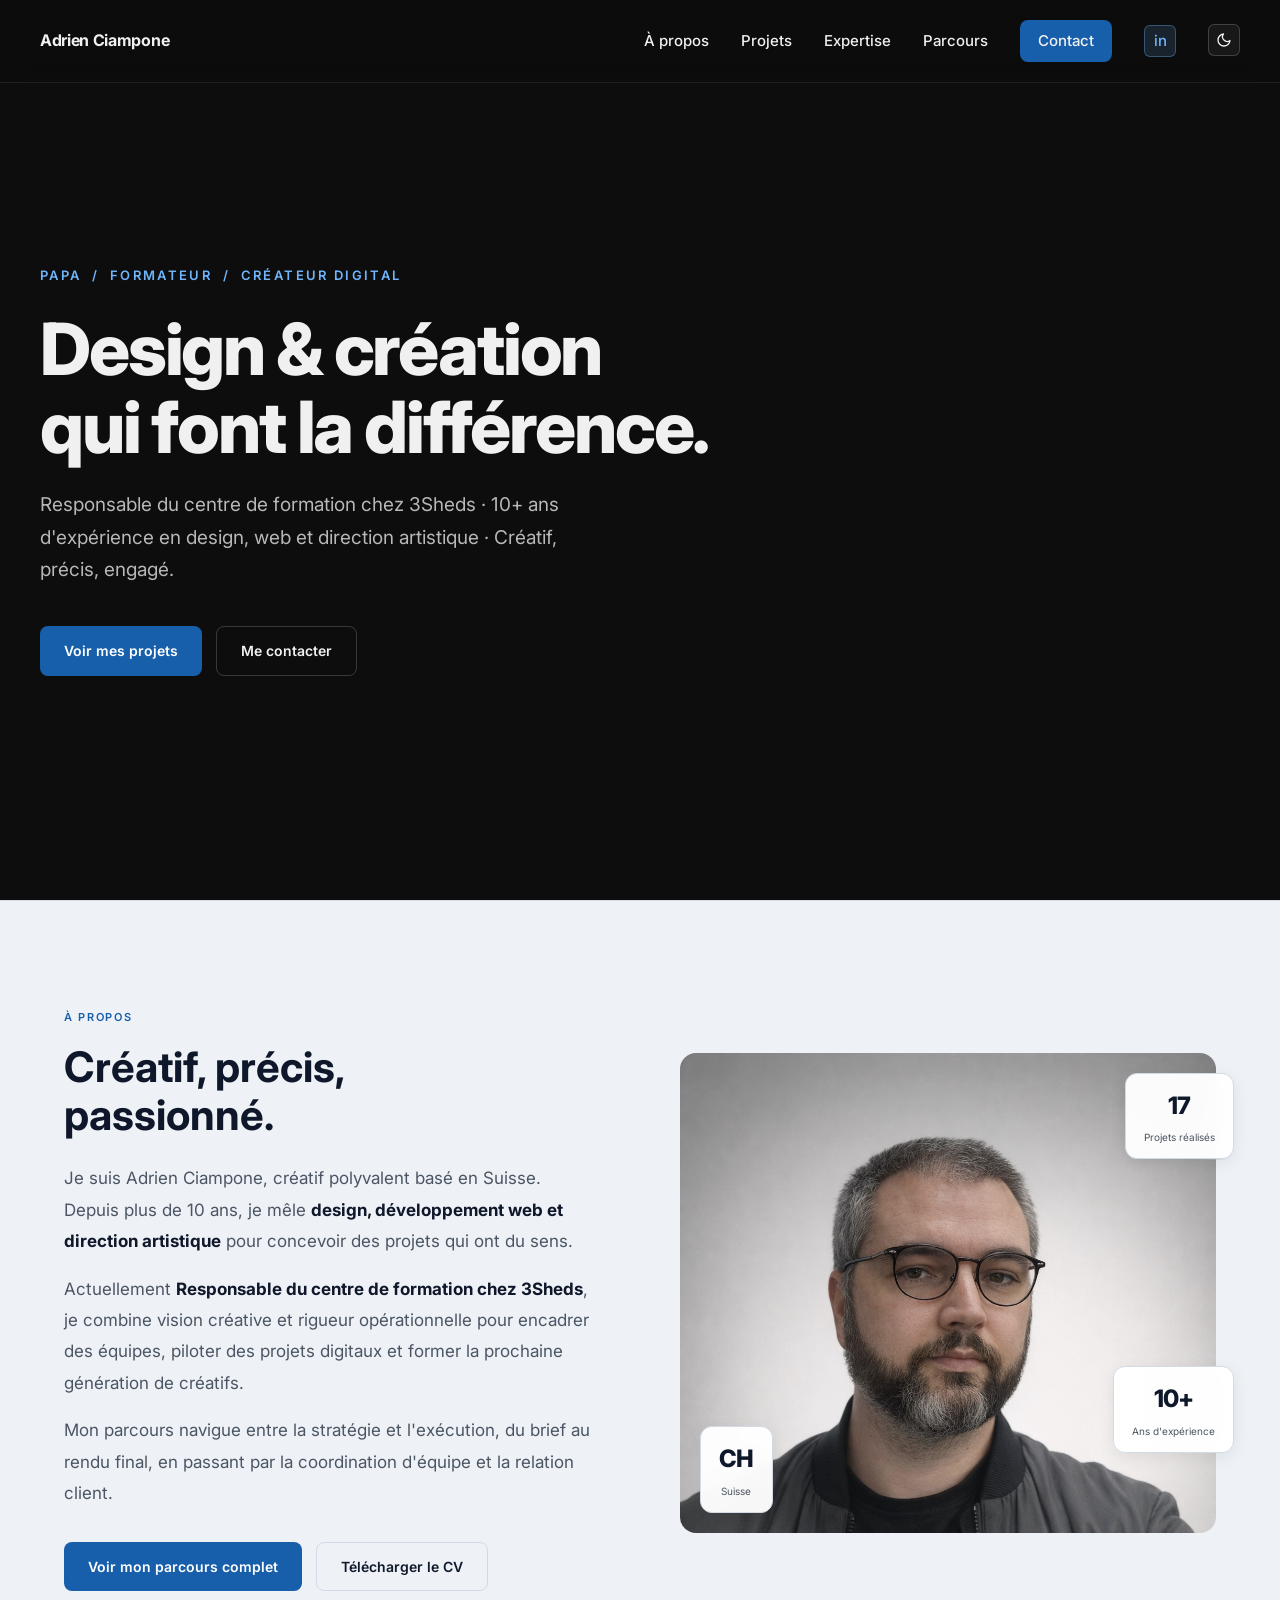
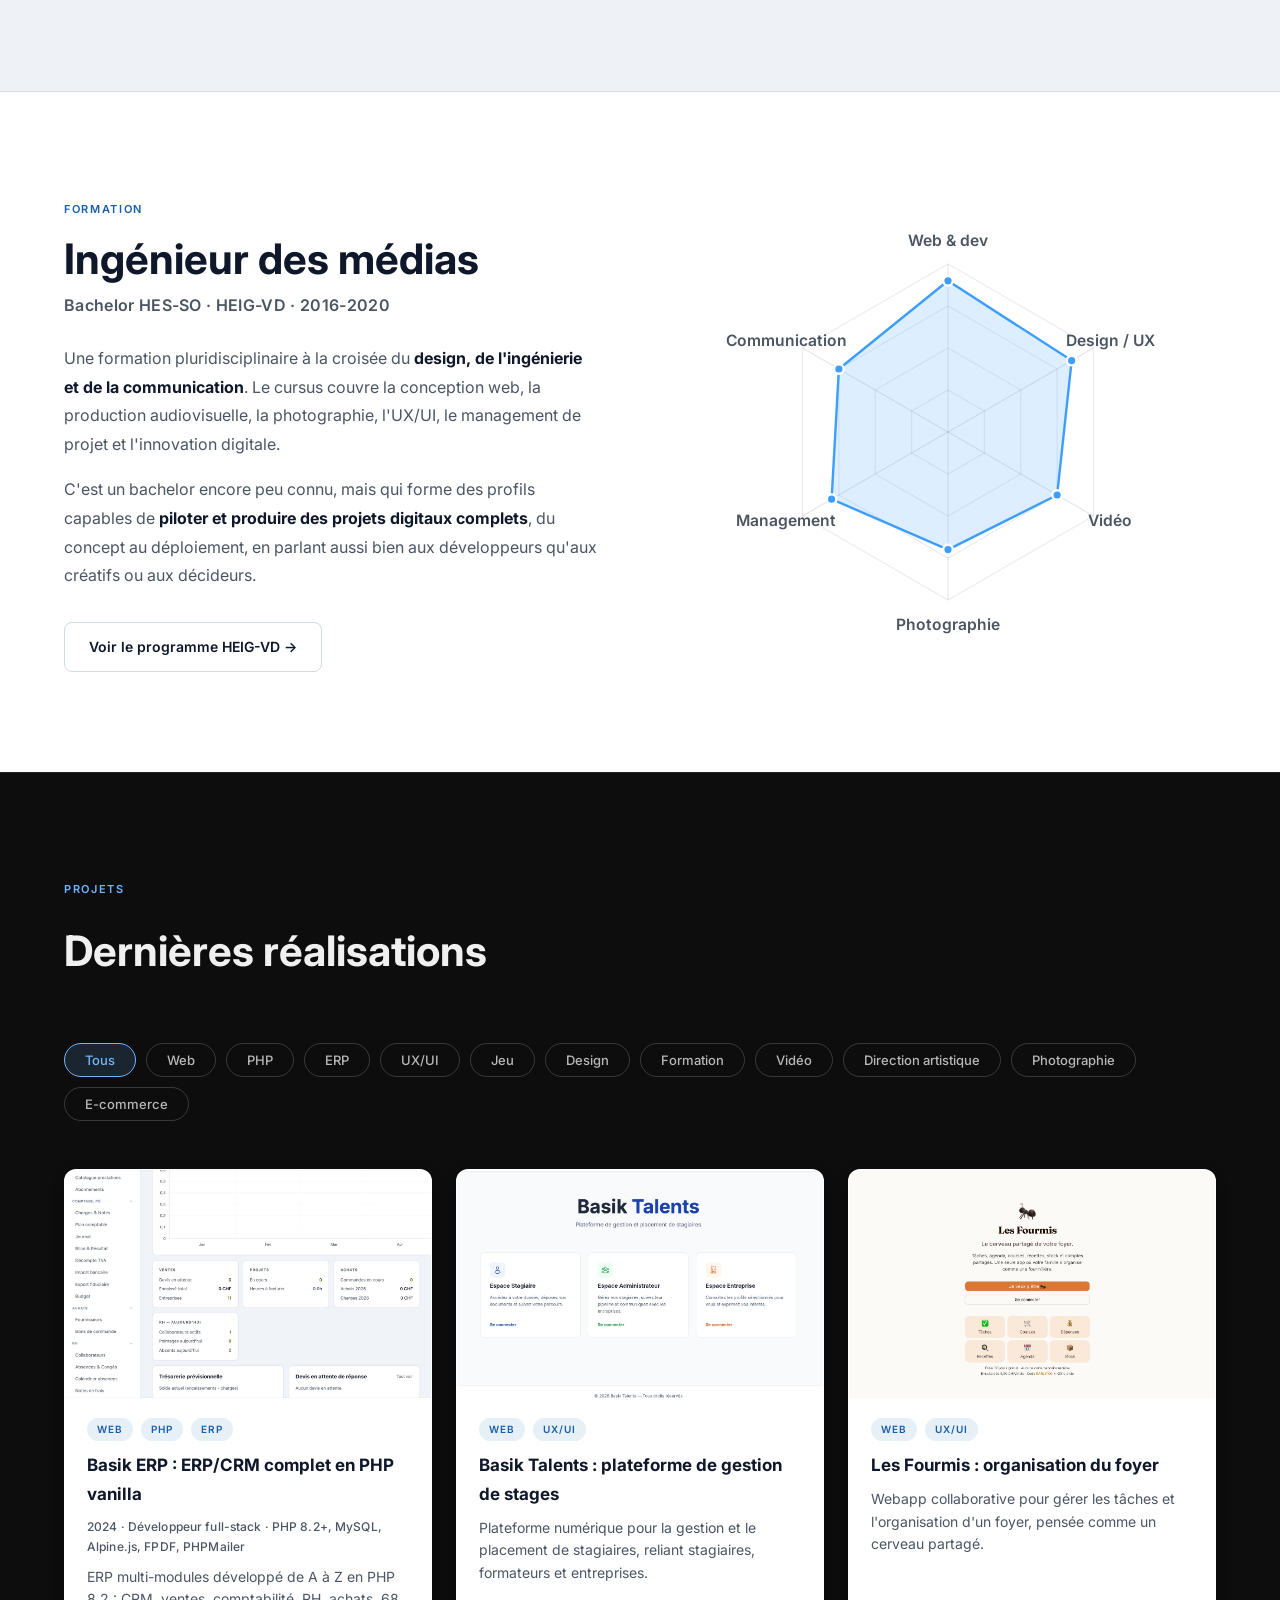
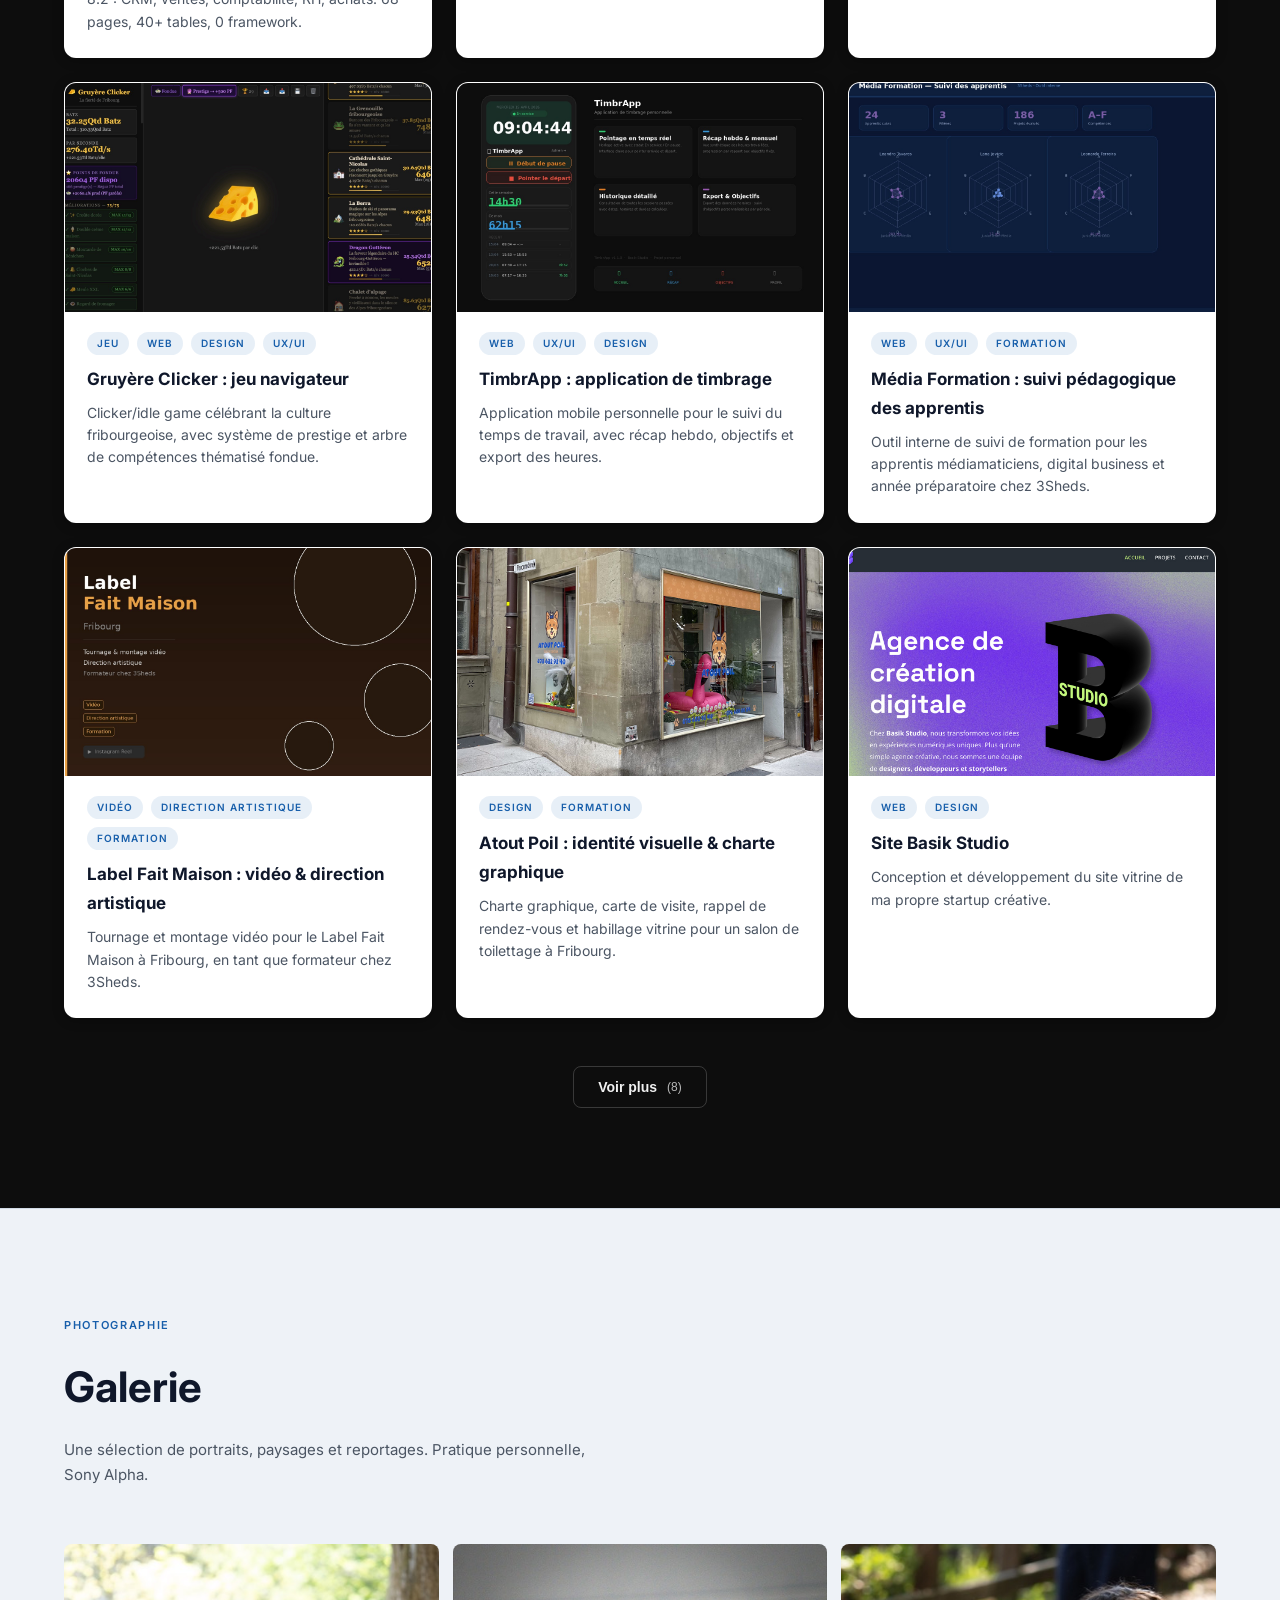
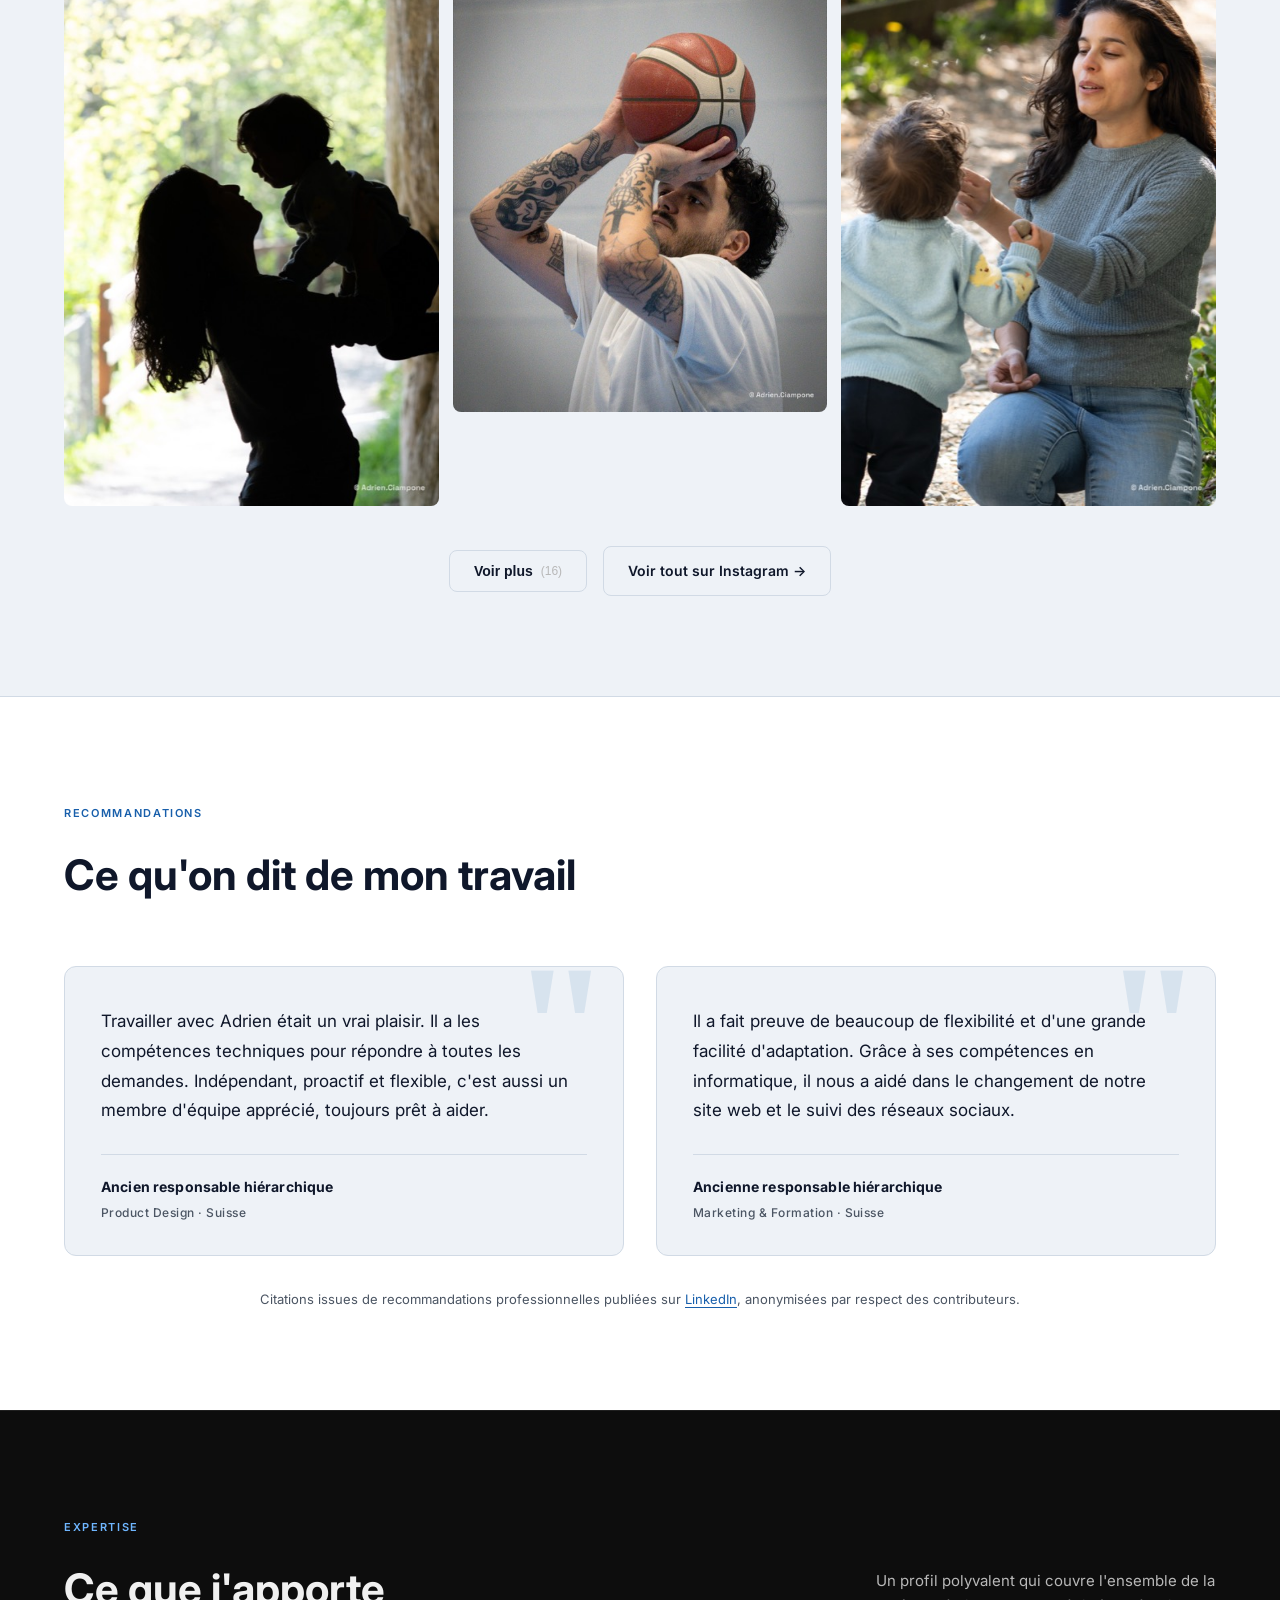
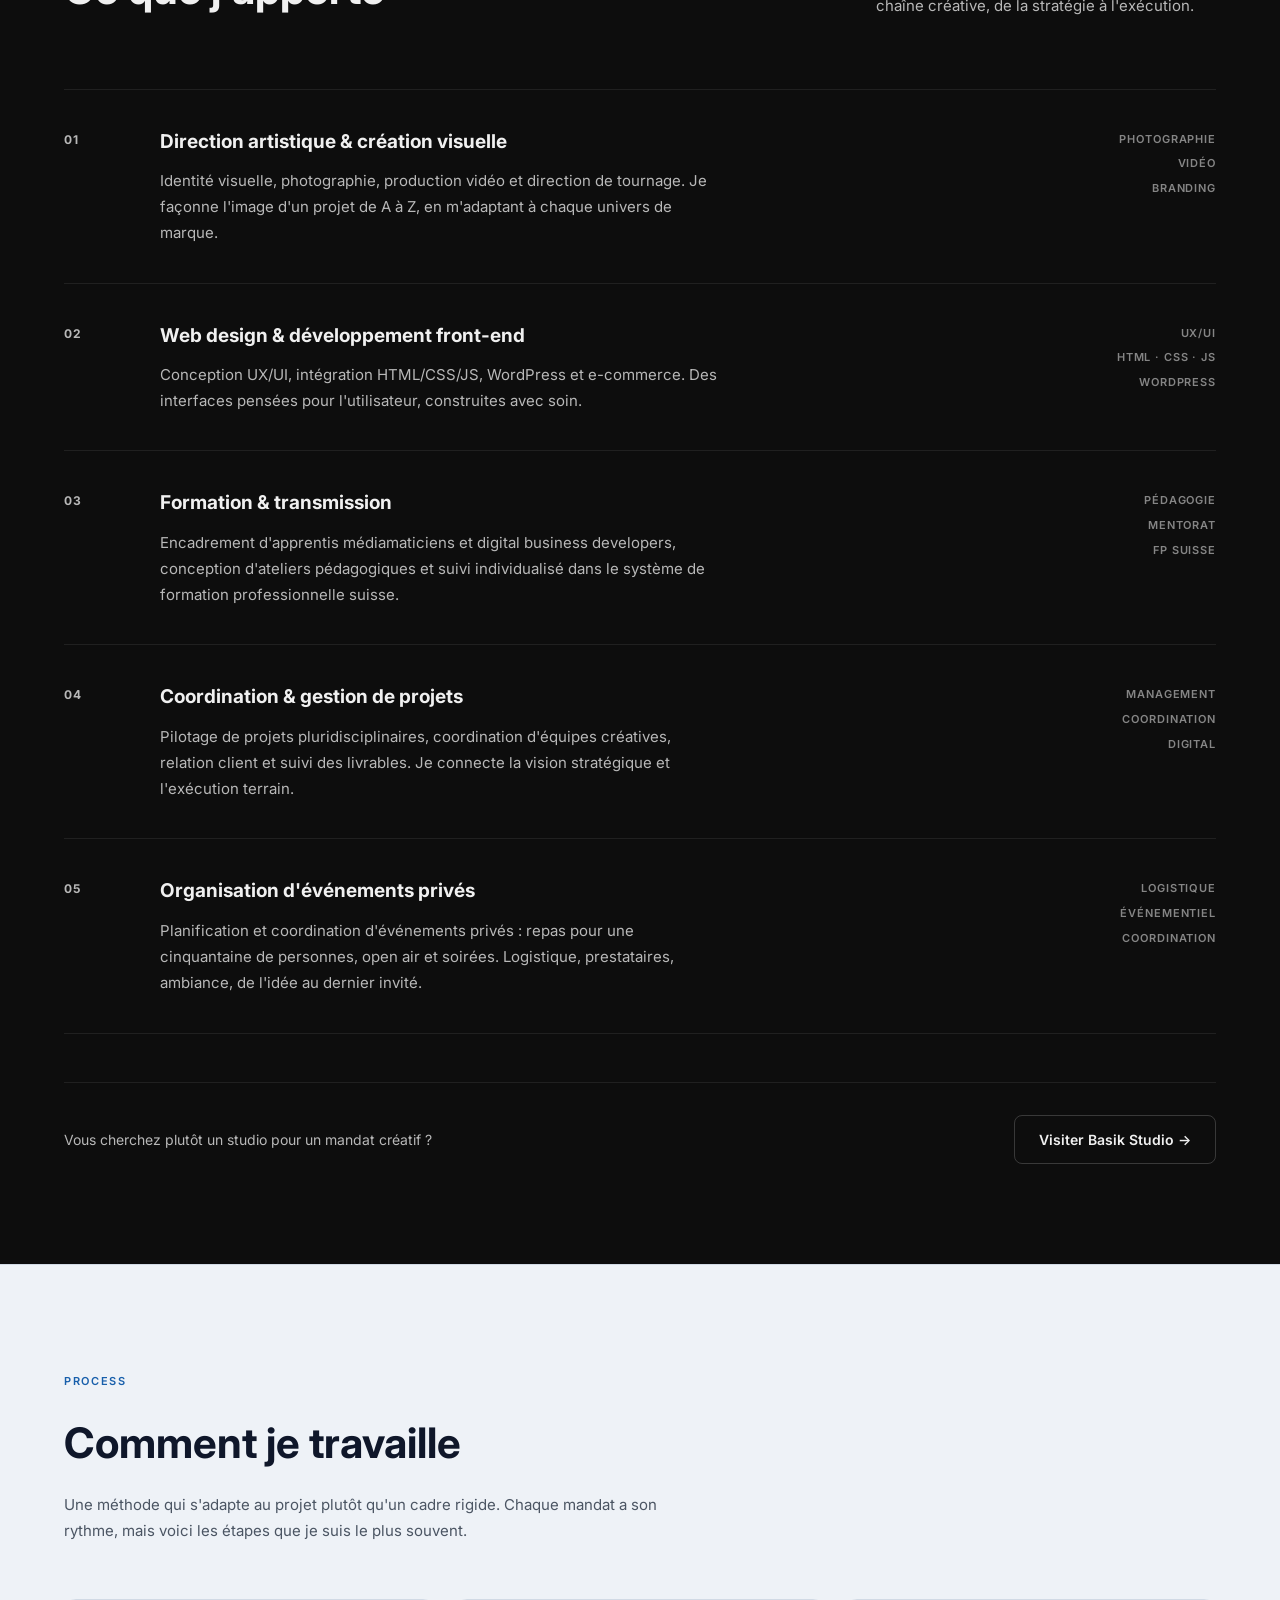
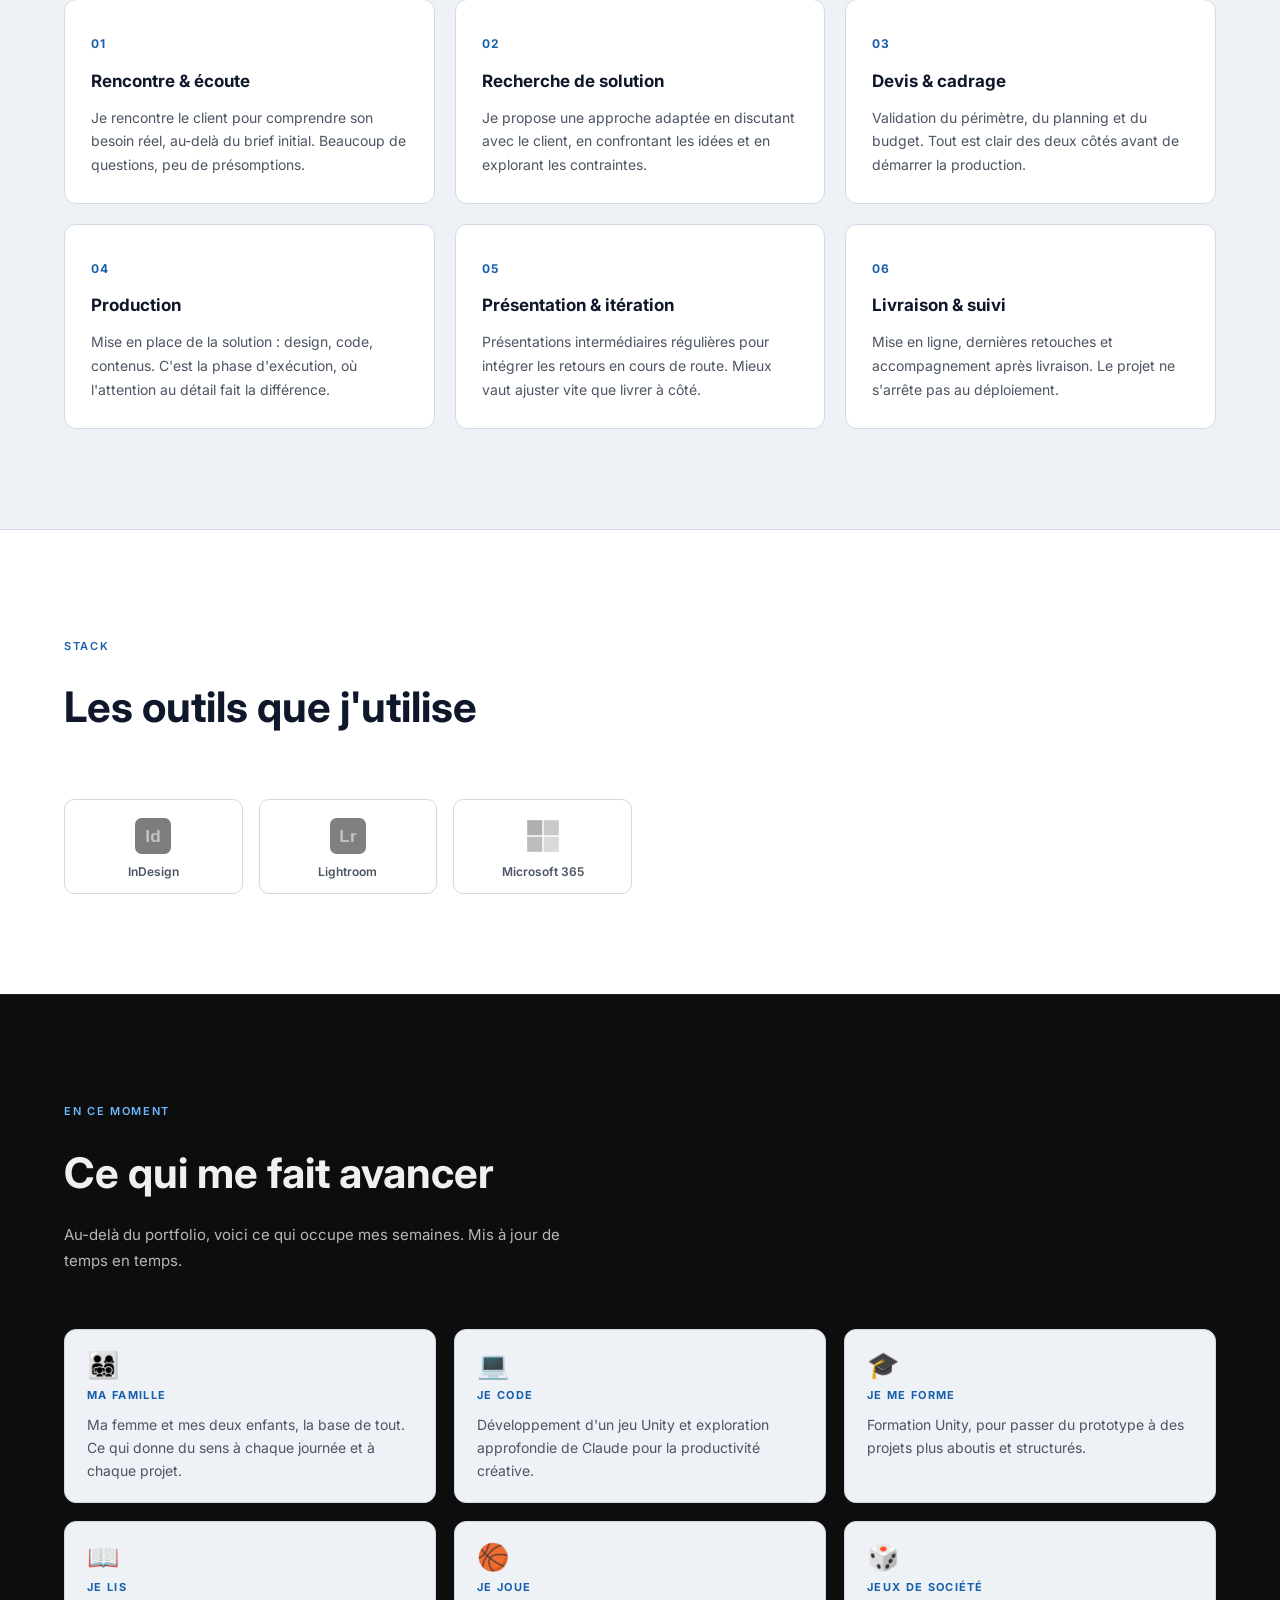
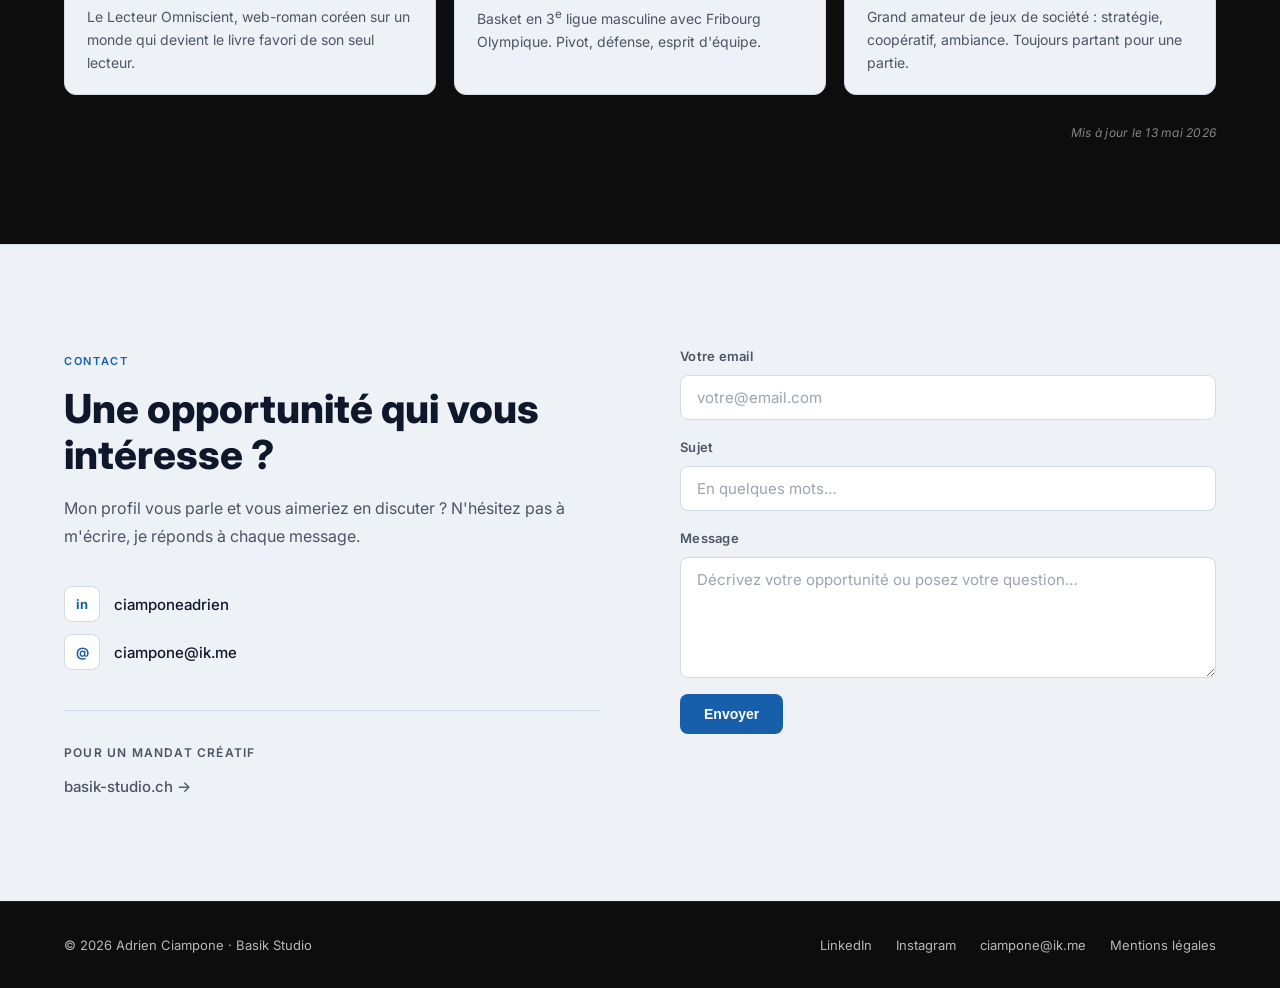
==== commit 40213043: "feat: suppression carte Récemment de la section En ce moment Co-Authored-By: Claude Sonnet 4.6 <nore" ====
--- a/index.html
+++ b/index.html
@@ -446,11 +446,6 @@
           <p class="now-card__content">Grand amateur de jeux de société : stratégie, coopératif, ambiance. Toujours partant pour une partie.</p>
         </div>
 
-        <div class="now-card">
-          <div class="now-card__icon" aria-hidden="true">🚀</div>
-          <div class="now-card__label">Récemment</div>
-          <p class="now-card__content">Annoncé mon nouveau portfolio sur les réseaux sociaux : place aux retours et aux nouvelles rencontres.</p>
-        </div>
 
       </div>
 
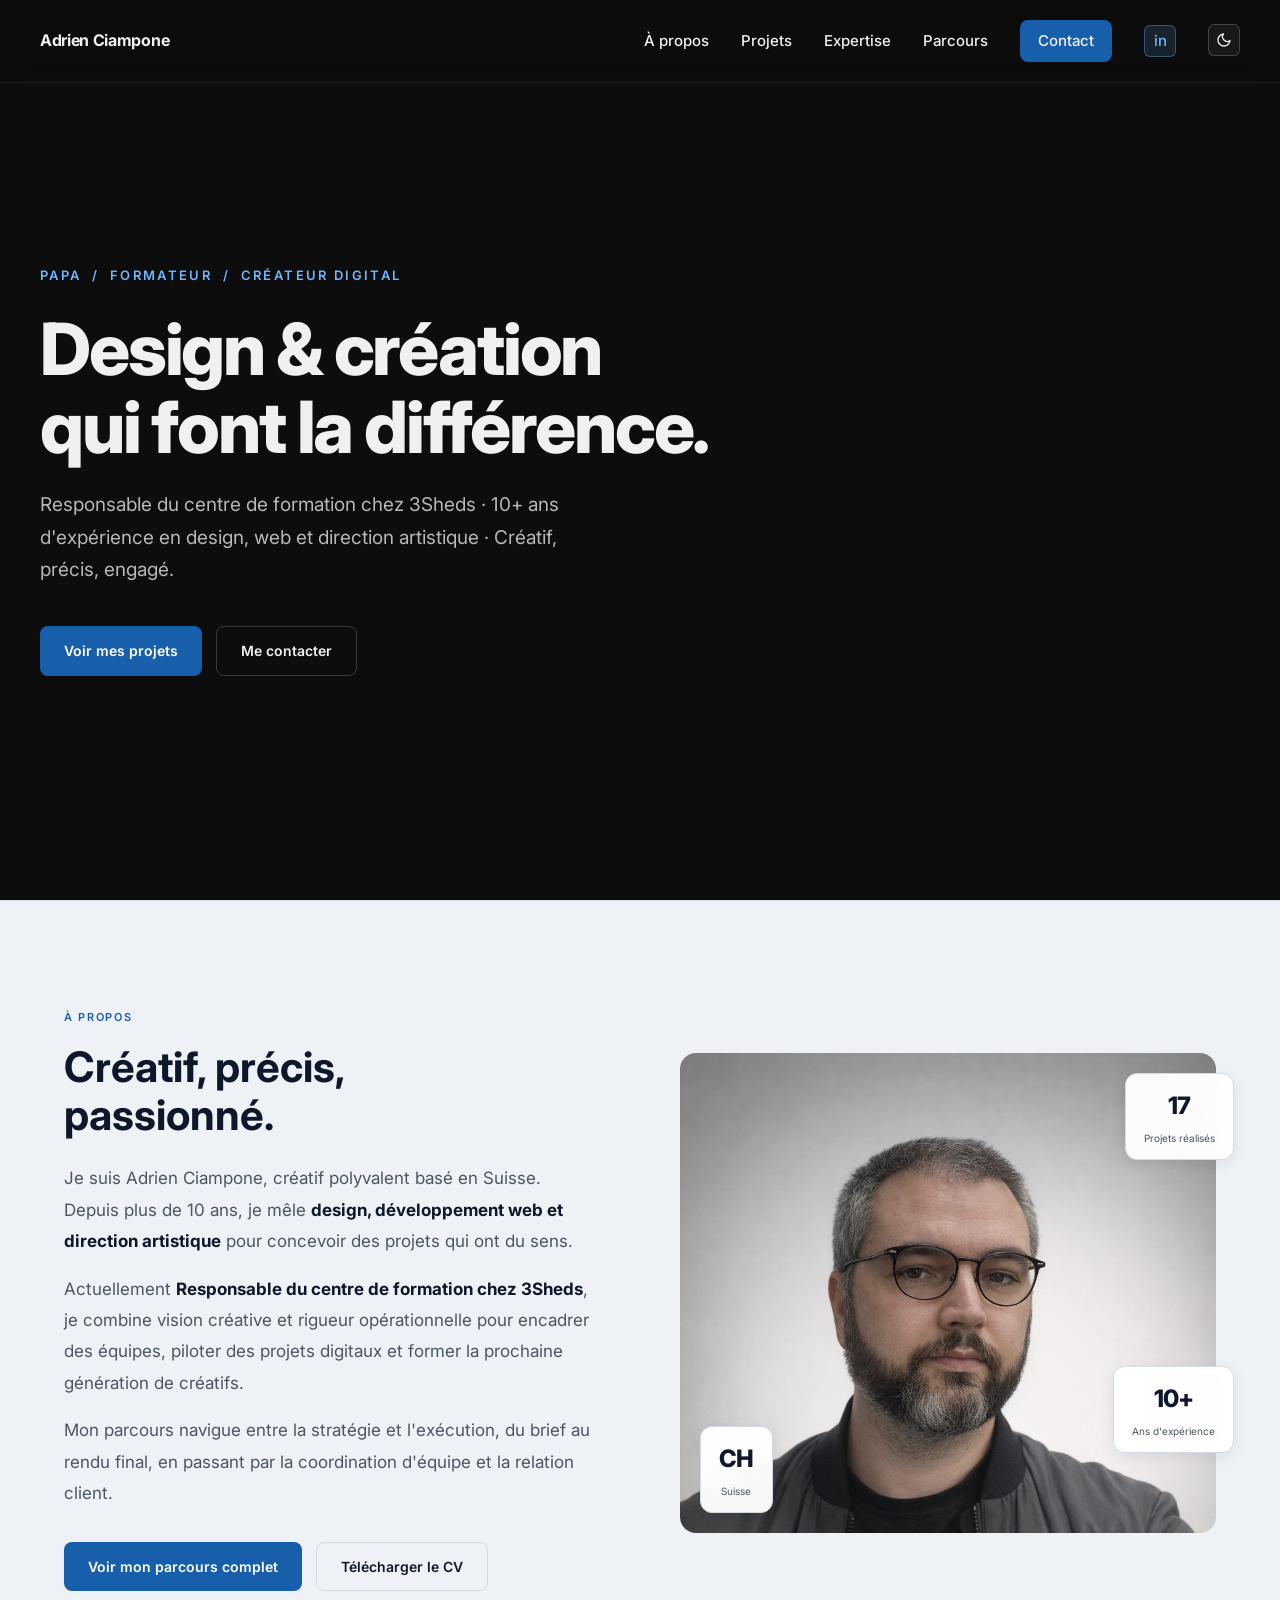
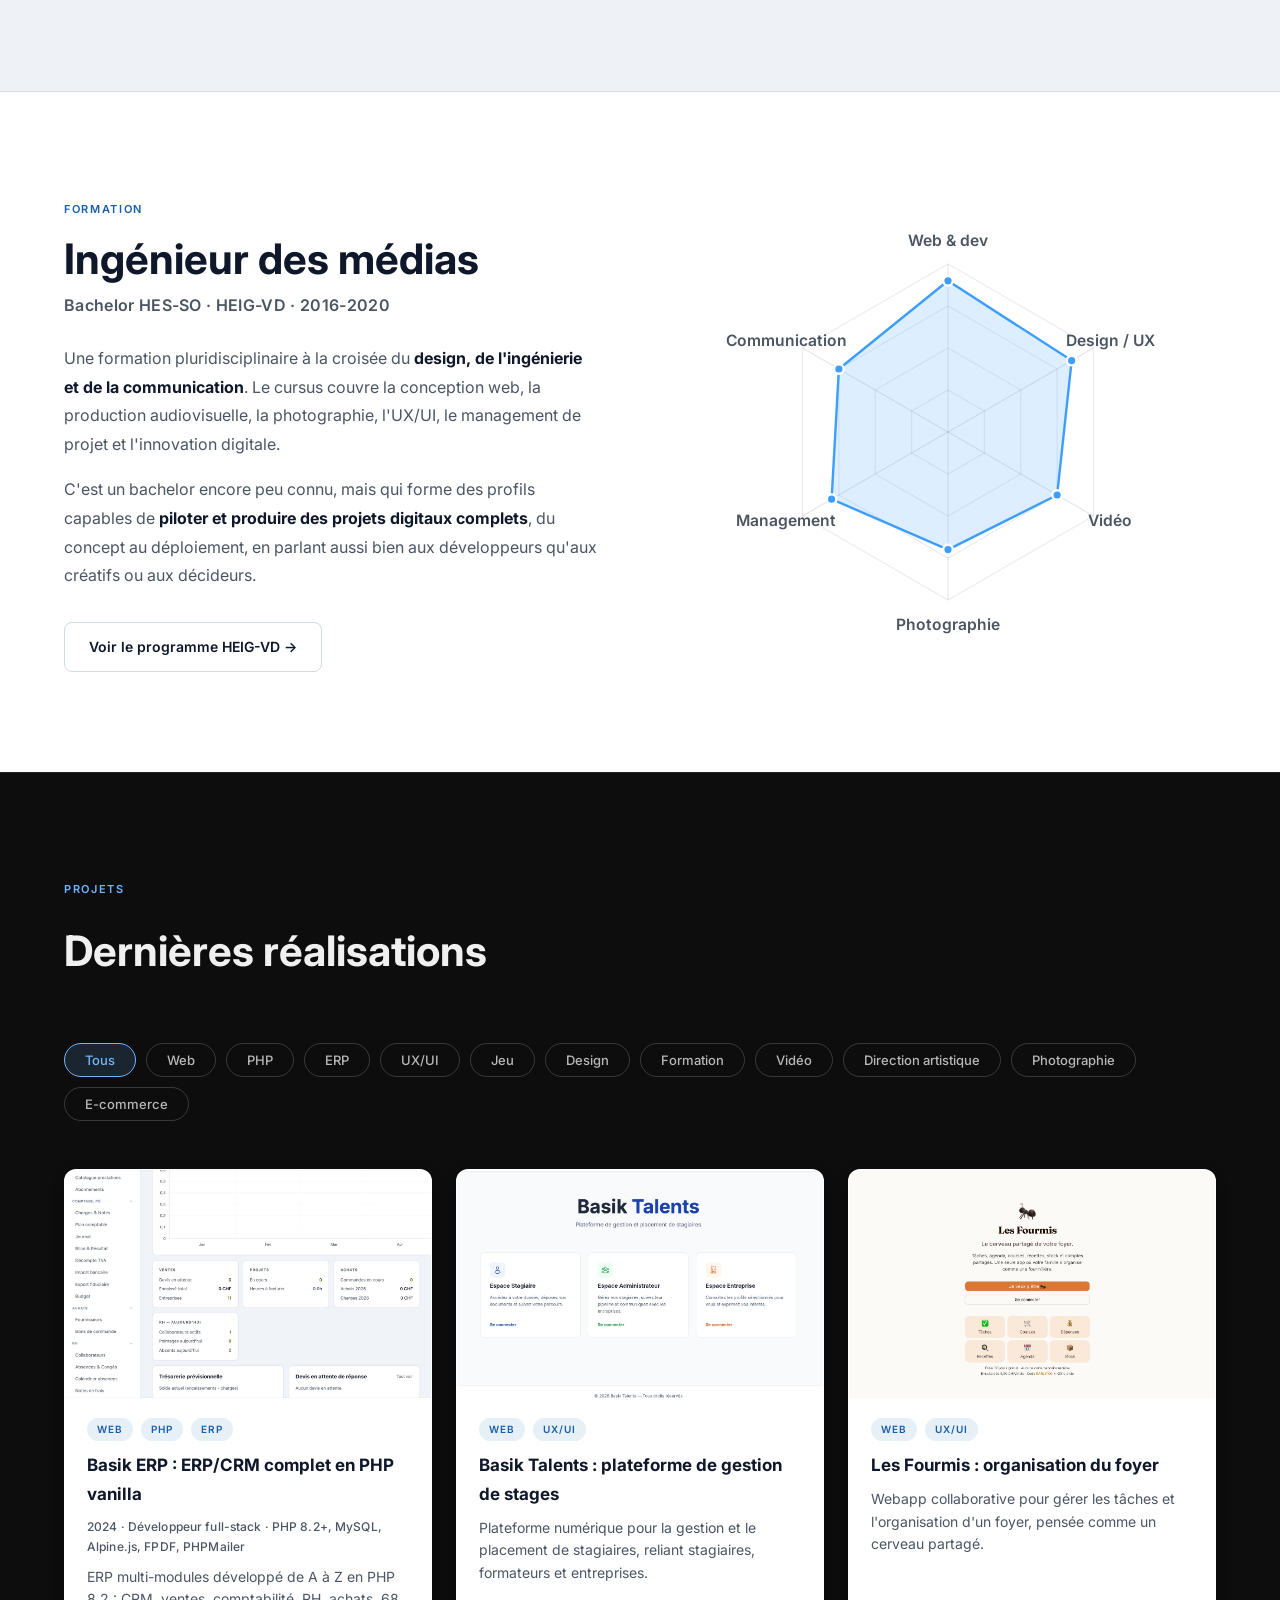
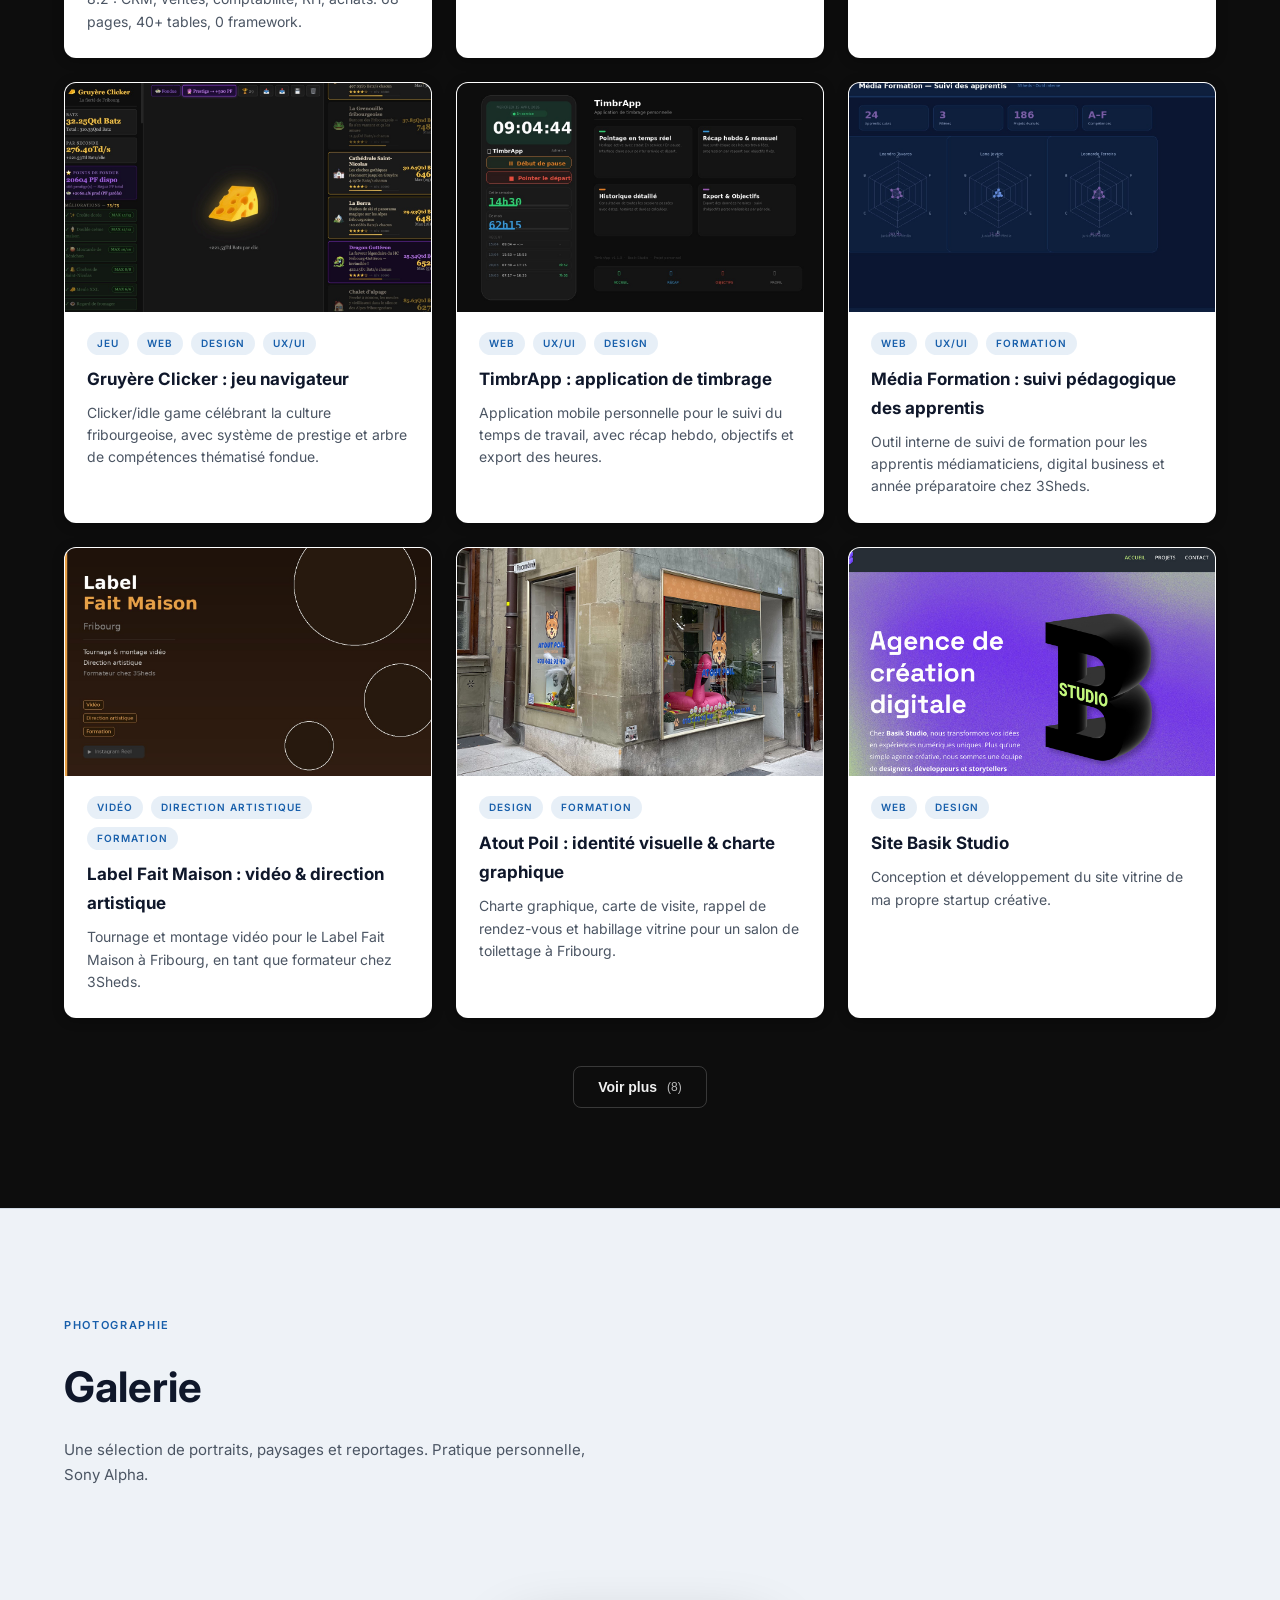
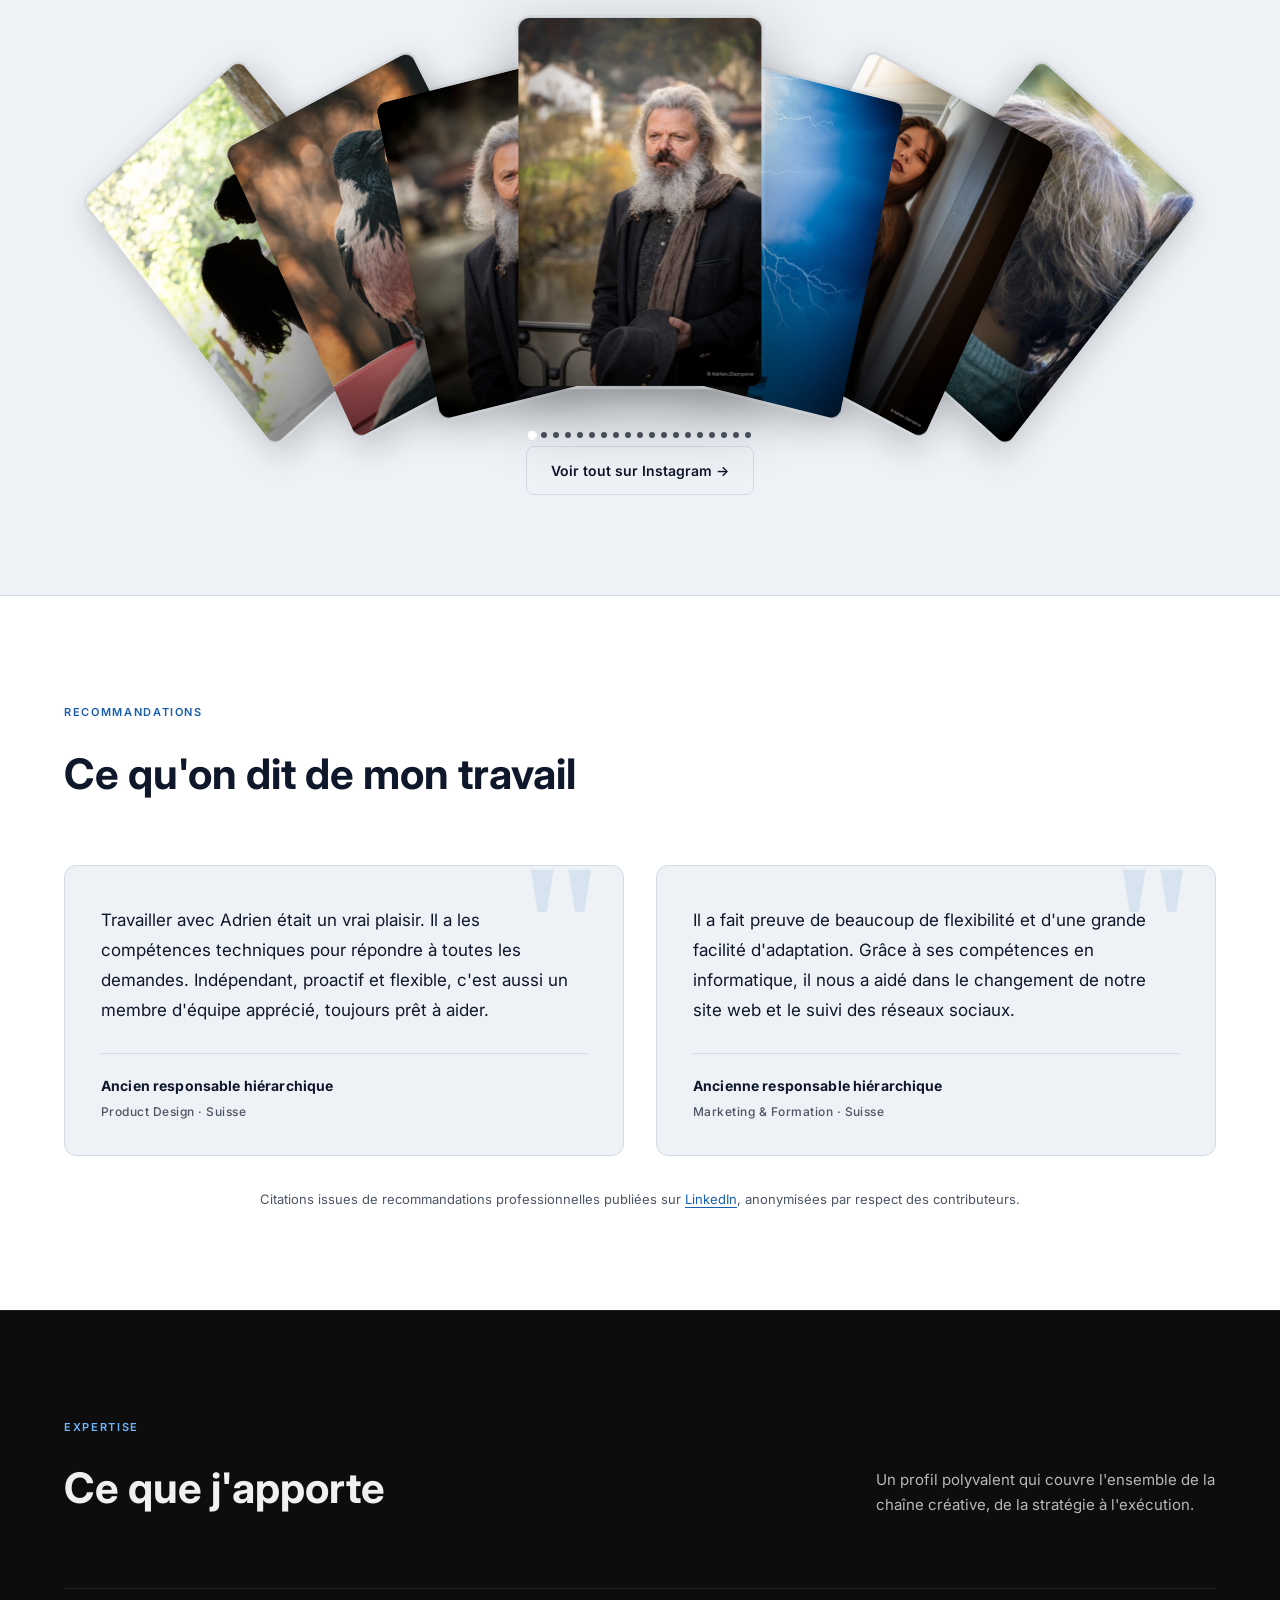
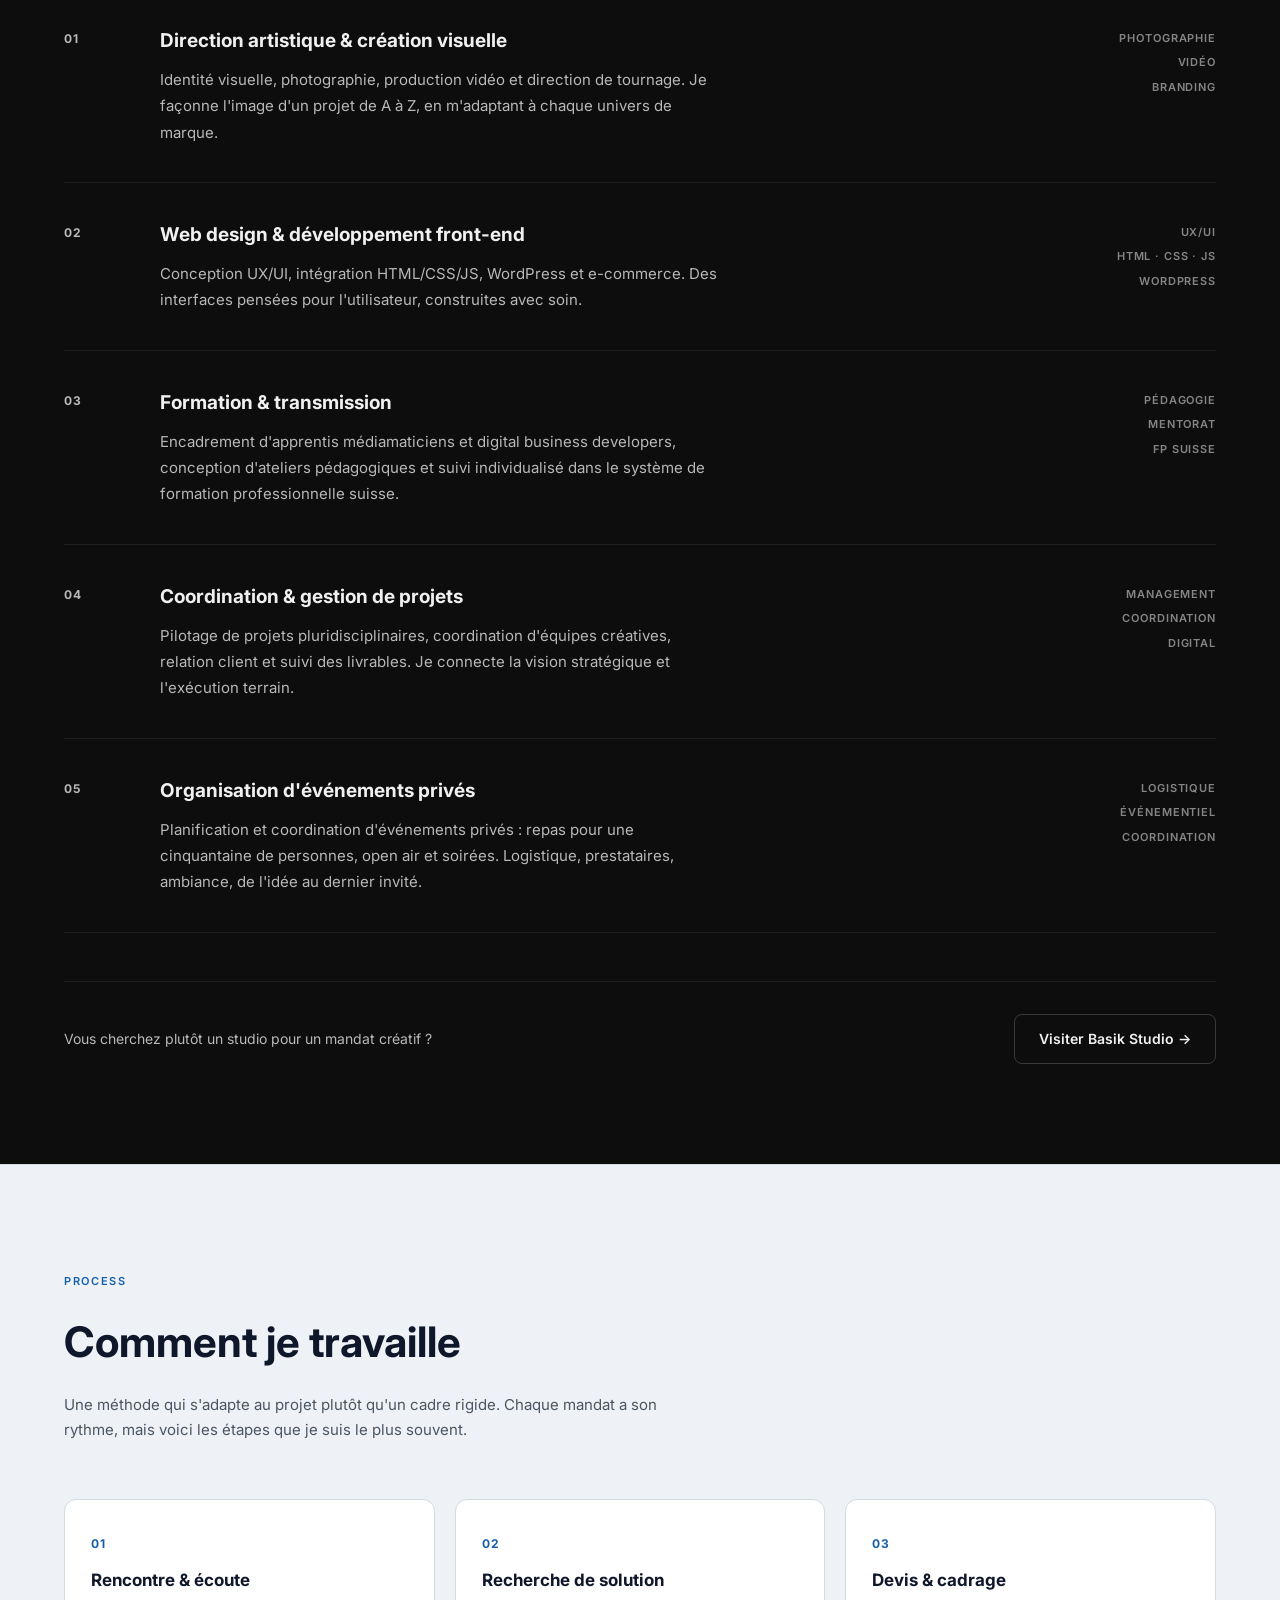
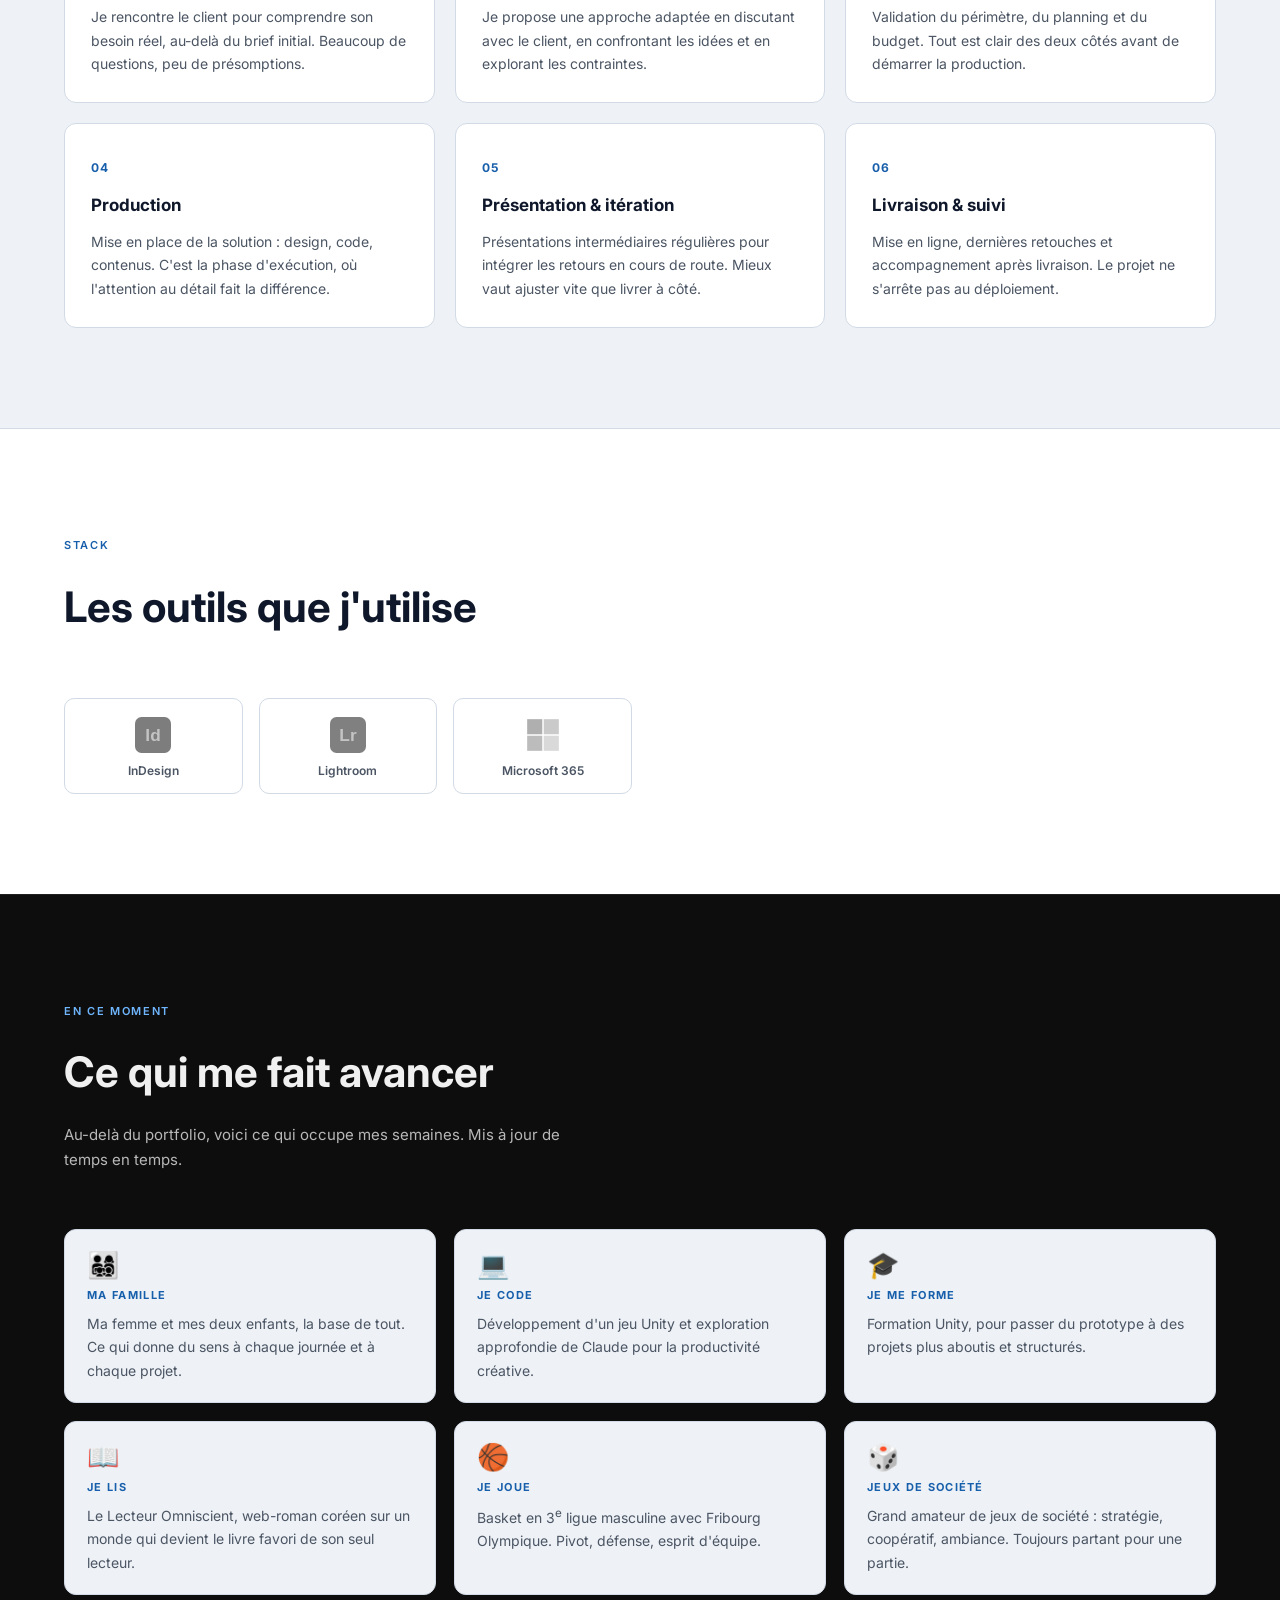
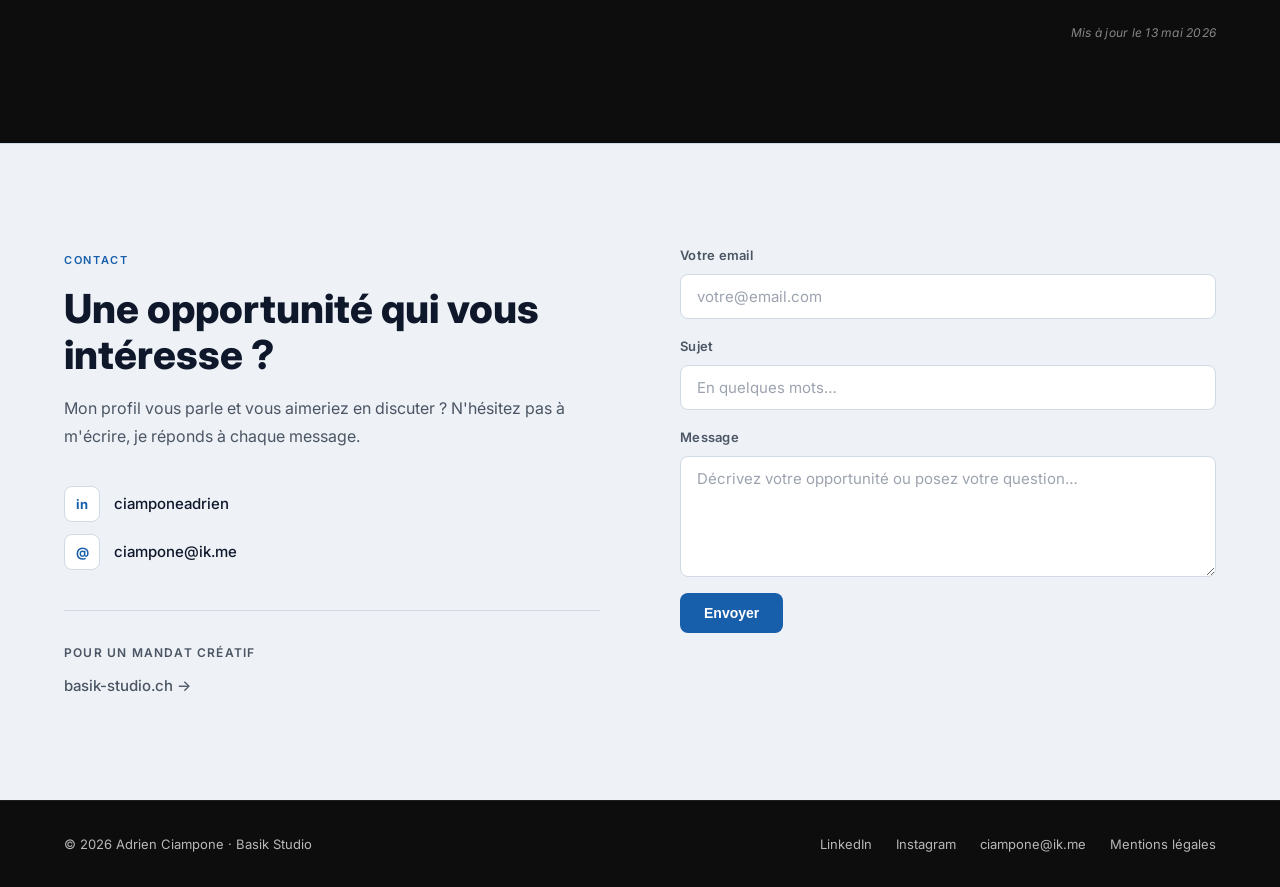
==== commit d1e2cf4f: "feat: galerie photos remplacée par card stack 3D fan Photos en portrait, navigation dots + swipe + c" ====
--- a/index.html
+++ b/index.html
@@ -181,8 +181,9 @@
         <p class="gallery__intro">Une sélection de portraits, paysages et reportages. Pratique personnelle, Sony Alpha.</p>
       </div>
 
-      <div class="gallery" id="gallery-grid">
-        <!-- Charge via photos.json. Items avec image manquante s'auto-masquent. -->
+      <div class="cs-wrap">
+        <div class="cs-stage" id="cs-stage" role="region" aria-label="Galerie photos"></div>
+        <div class="cs-dots" id="cs-dots"></div>
       </div>
 
       <div class="gallery__more">
--- a/style.css
+++ b/style.css
@@ -592,31 +592,104 @@
   margin-top: 14px;
 }
 
-.gallery {
-  column-count: 3;
-  column-gap: 14px;
-  margin-bottom: 40px;
-}
-
-.gallery__item {
-  break-inside: avoid;
-  margin-bottom: 14px;
-  border-radius: 8px;
+/* Card Stack */
+.cs-wrap {
+  display: flex;
+  flex-direction: column;
+  align-items: center;
+  gap: 28px;
+  padding: 20px 0 8px;
+}
+
+.cs-stage {
+  position: relative;
+  width: 100%;
+  height: 440px;
+  perspective: 1100px;
+  outline: none;
+}
+
+.cs-stage::after {
+  content: '';
+  position: absolute;
+  inset-x: 15%;
+  bottom: 0;
+  height: 50px;
+  background: rgba(0,0,0,0.10);
+  filter: blur(28px);
+  border-radius: 50%;
+  pointer-events: none;
+}
+
+.cs-card {
+  position: absolute;
+  bottom: 0;
+  left: 50%;
+  margin-left: -120px;
+  width: 240px;
+  height: 360px;
+  border-radius: 14px;
   overflow: hidden;
+  border: 3px solid rgba(0,0,0,0.10);
+  box-shadow: 0 12px 36px rgba(0,0,0,0.20);
+  transform-style: preserve-3d;
+  transition: transform 0.5s cubic-bezier(0.34, 1.56, 0.64, 1),
+              box-shadow 0.3s ease,
+              opacity 0.3s ease;
+  will-change: transform;
+  user-select: none;
+  -webkit-user-select: none;
+}
+
+.cs-card--active {
+  box-shadow: 0 24px 64px rgba(0,0,0,0.32);
+}
+
+[data-theme="dark"] .cs-card { border-color: rgba(255,255,255,0.10); }
+
+.cs-card img {
+  width: 100%;
+  height: 100%;
+  object-fit: cover;
+  pointer-events: none;
+  display: block;
+}
+
+.cs-card__overlay {
+  position: absolute;
+  inset: 0;
+  background: linear-gradient(to top, rgba(0,0,0,0.45) 0%, transparent 55%);
+  pointer-events: none;
+}
+
+.cs-dots {
+  display: flex;
+  align-items: center;
+  justify-content: center;
+  gap: 6px;
+  flex-wrap: wrap;
+  max-width: 340px;
+}
+
+.cs-dot {
+  width: 6px;
+  height: 6px;
+  border-radius: 50%;
+  background: var(--gray-3);
+  border: none;
+  cursor: pointer;
+  padding: 0;
+  flex-shrink: 0;
+  transition: background 0.2s, transform 0.2s;
+}
+
+.cs-dot--active {
   background: var(--black);
-  cursor: pointer;
-  position: relative;
-}
-.gallery__item img {
-  width: 100%;
-  height: auto;
-  display: block;
-  transition: transform 0.5s ease, filter 0.4s ease;
-}
-.gallery__item:hover img {
-  transform: scale(1.03);
-  filter: brightness(1.05);
-}
+  transform: scale(1.5);
+}
+
+[data-theme="dark"] .cs-dot { background: rgba(255,255,255,0.28); }
+[data-theme="dark"] .cs-dot--active { background: rgba(255,255,255,0.9); }
 
 .gallery__more {
   display: flex;
@@ -704,11 +777,13 @@
   .photo-lightbox__next { right: 8px; }
 }
 
-@media (max-width: 900px) {
-  .gallery { column-count: 2; }
+@media (max-width: 768px) {
+  .cs-stage { height: 360px; }
+  .cs-card { width: 200px; height: 300px; margin-left: -100px; }
 }
 @media (max-width: 480px) {
-  .gallery { column-count: 1; }
+  .cs-stage { height: 295px; }
+  .cs-card { width: 160px; height: 240px; margin-left: -80px; }
 }
 
 /* ===== RECOMMANDATIONS ===== */
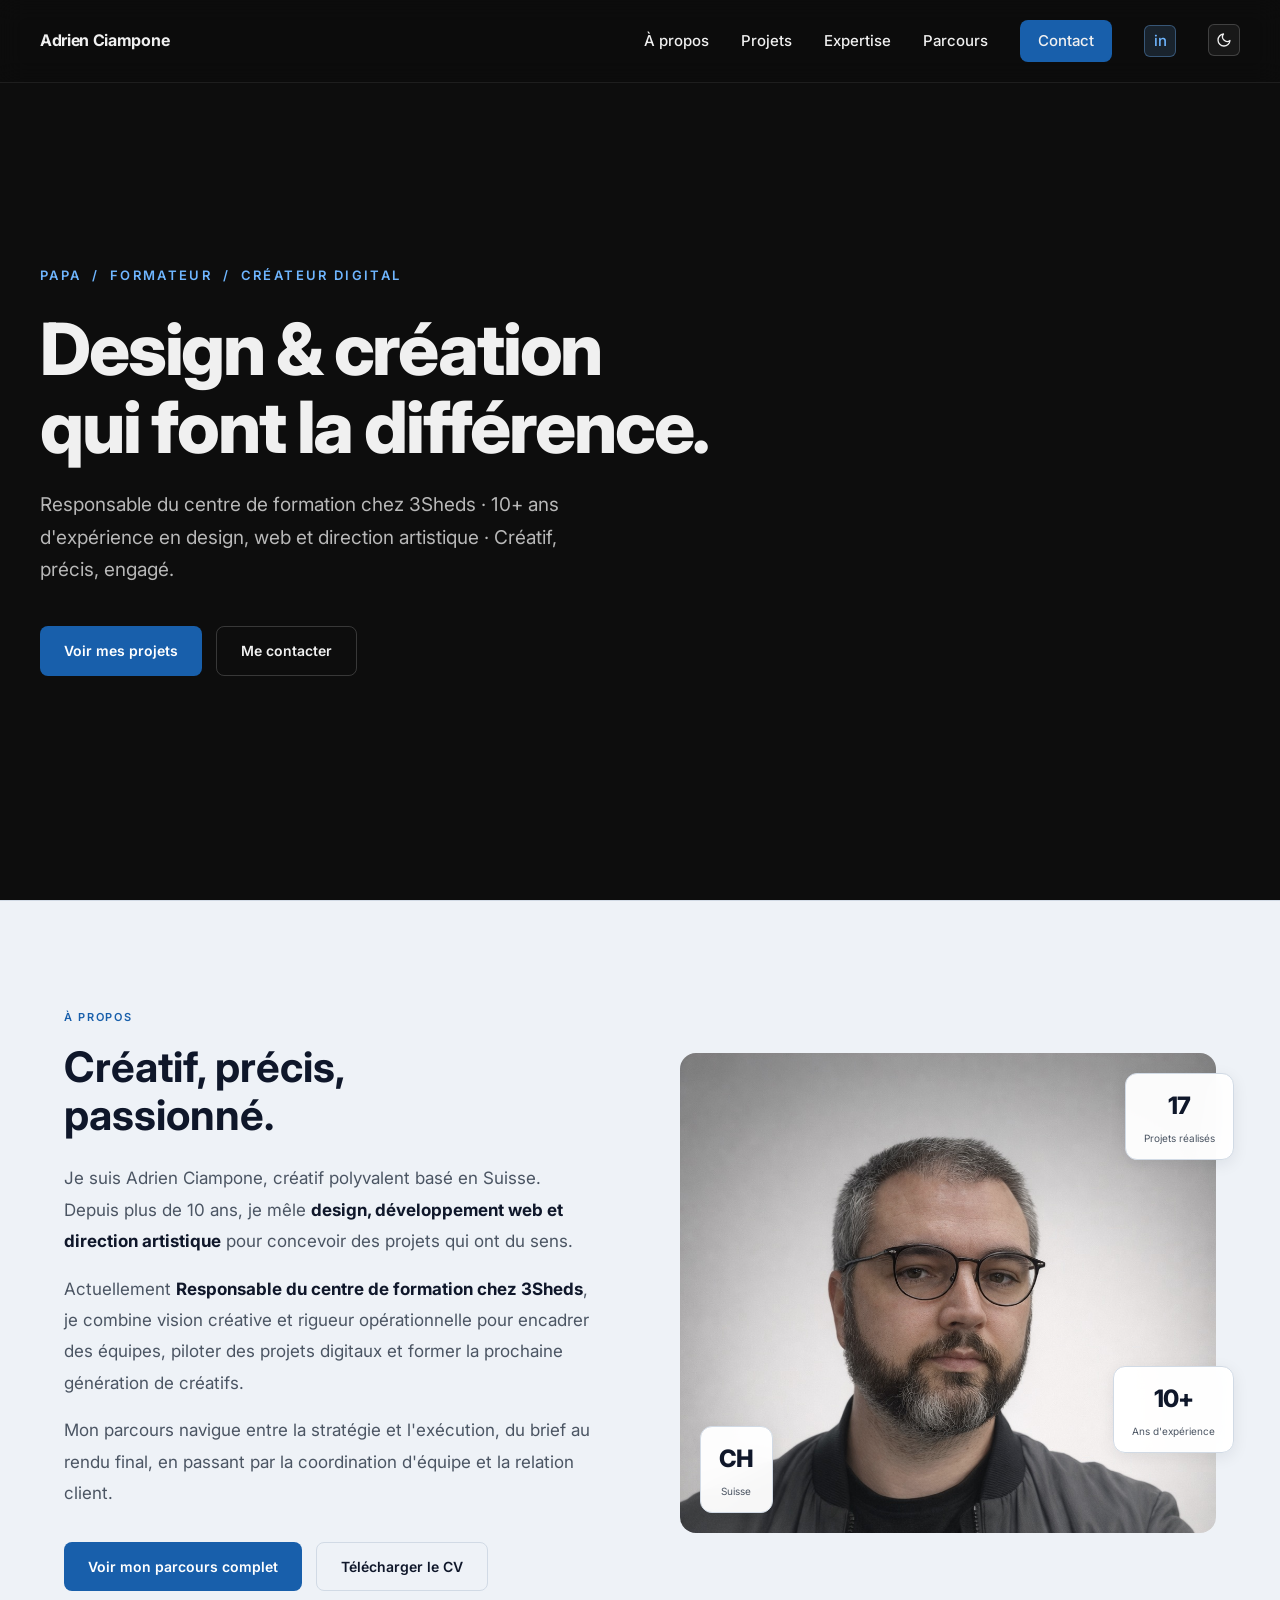
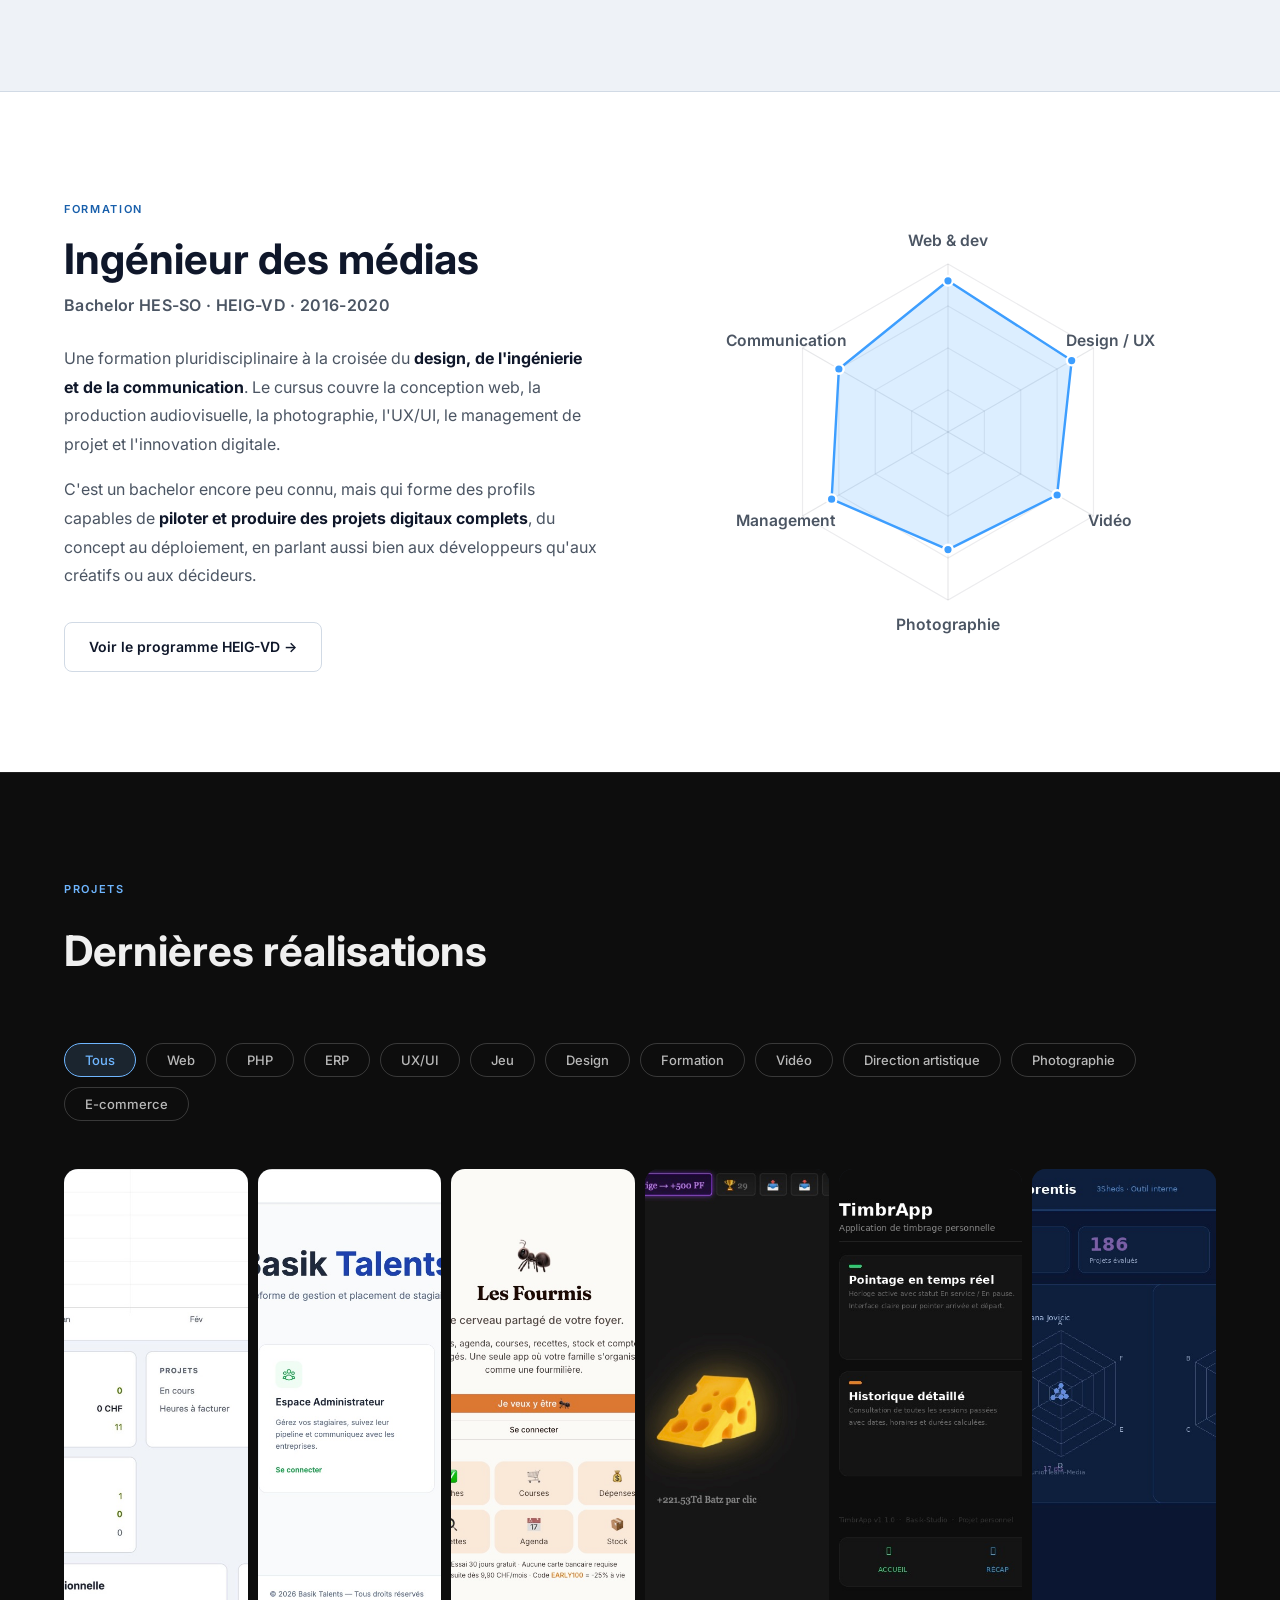
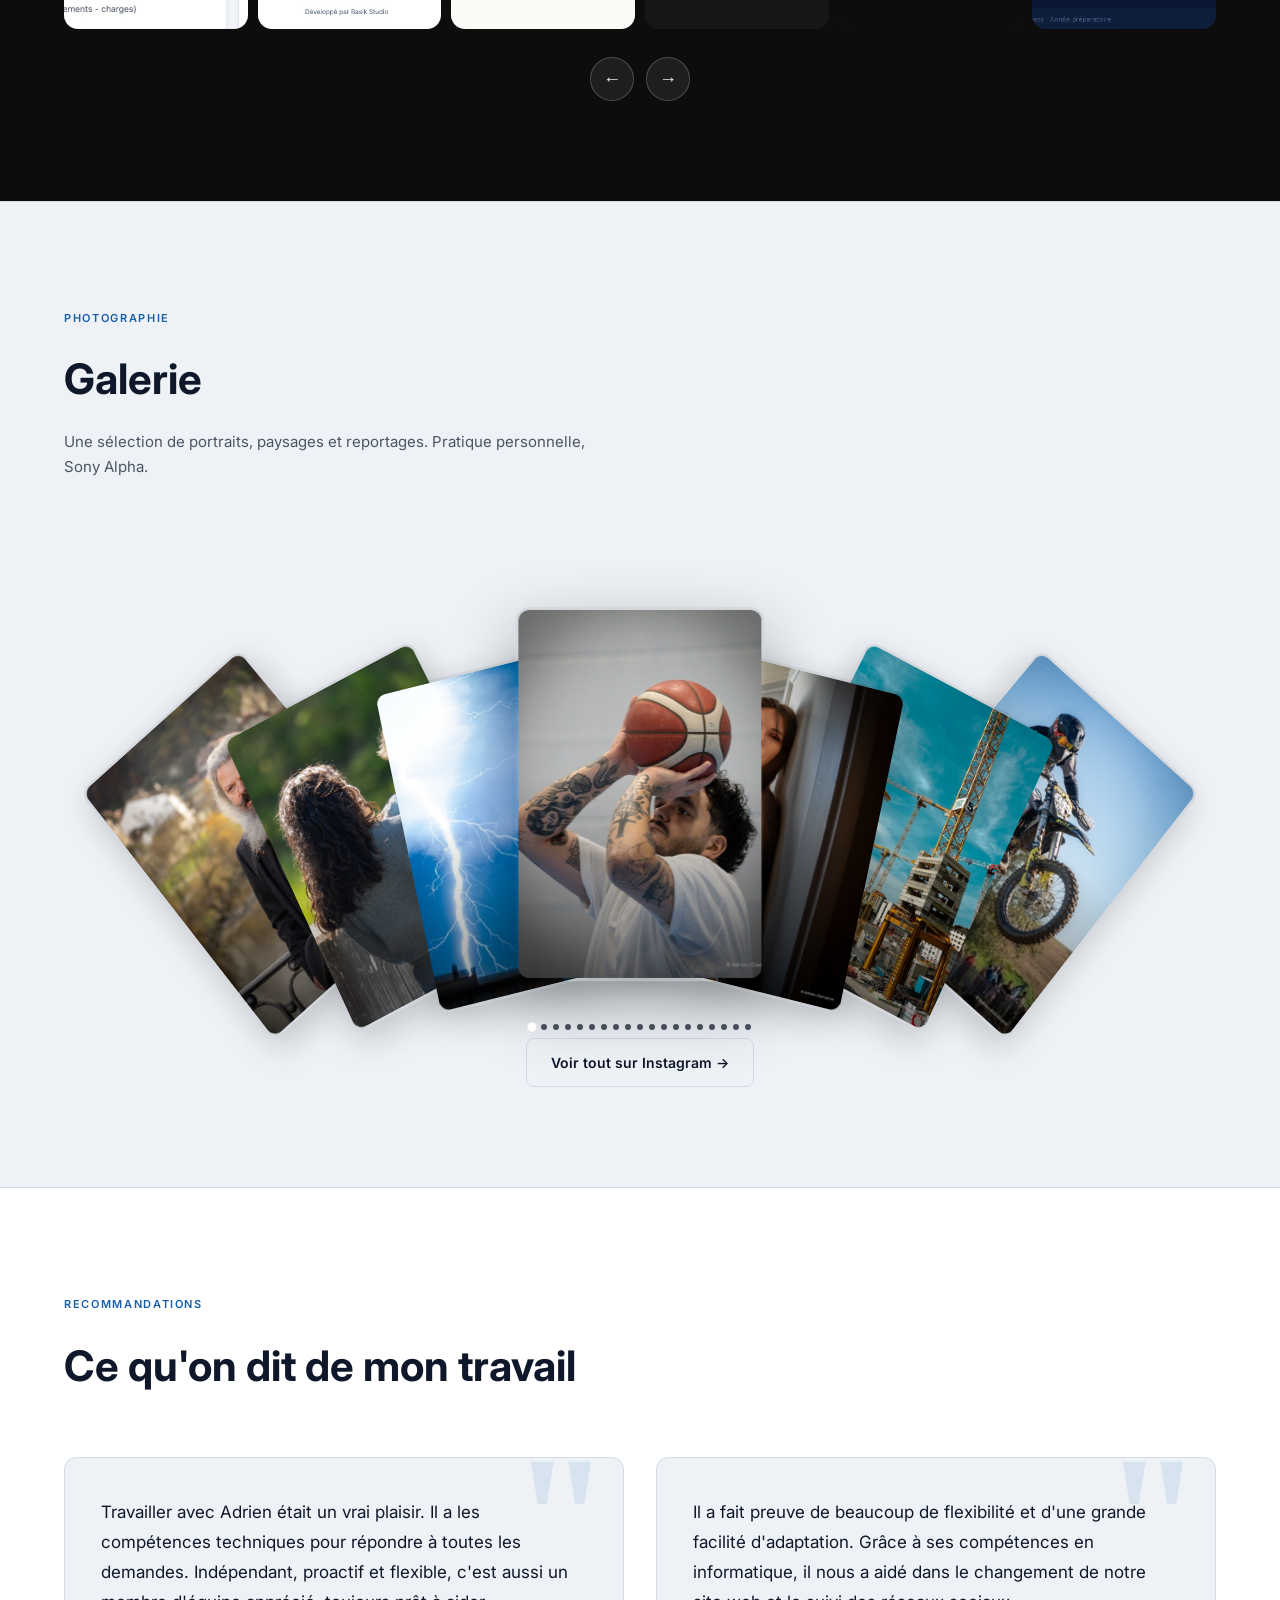
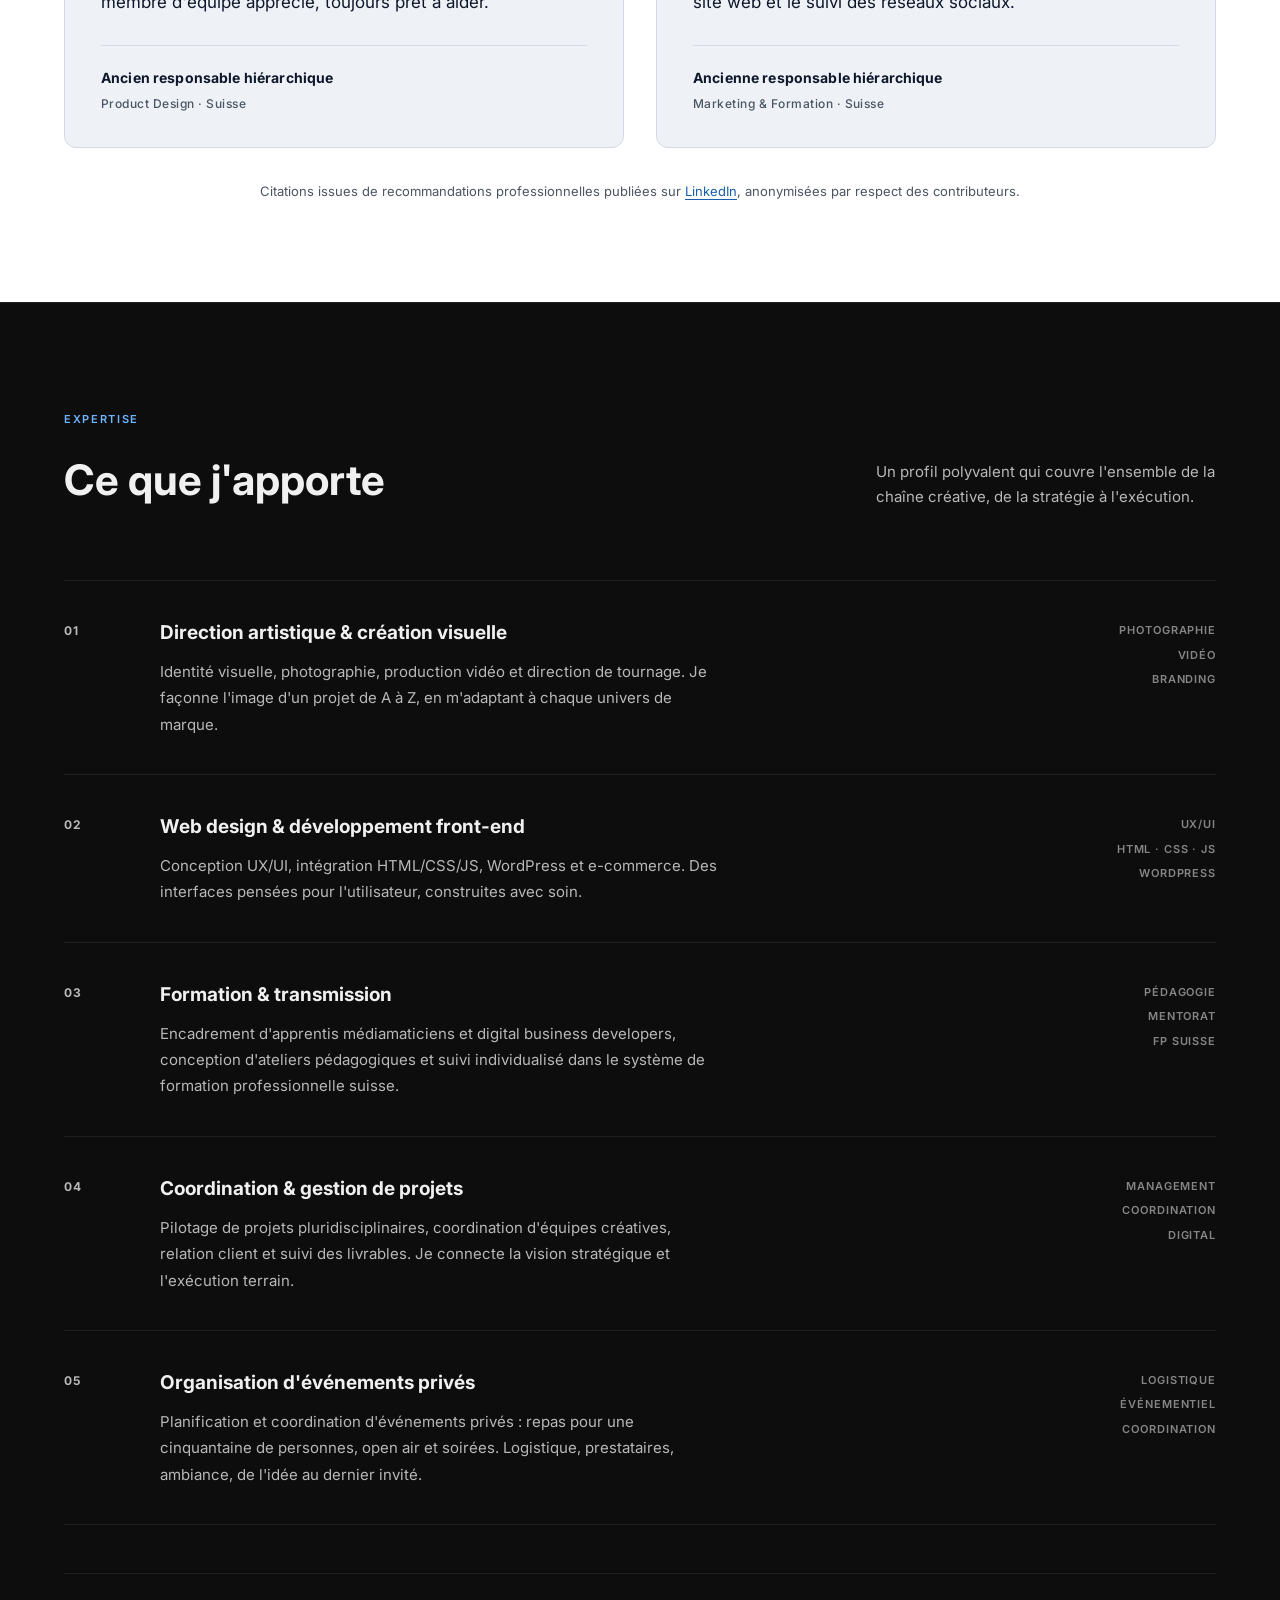
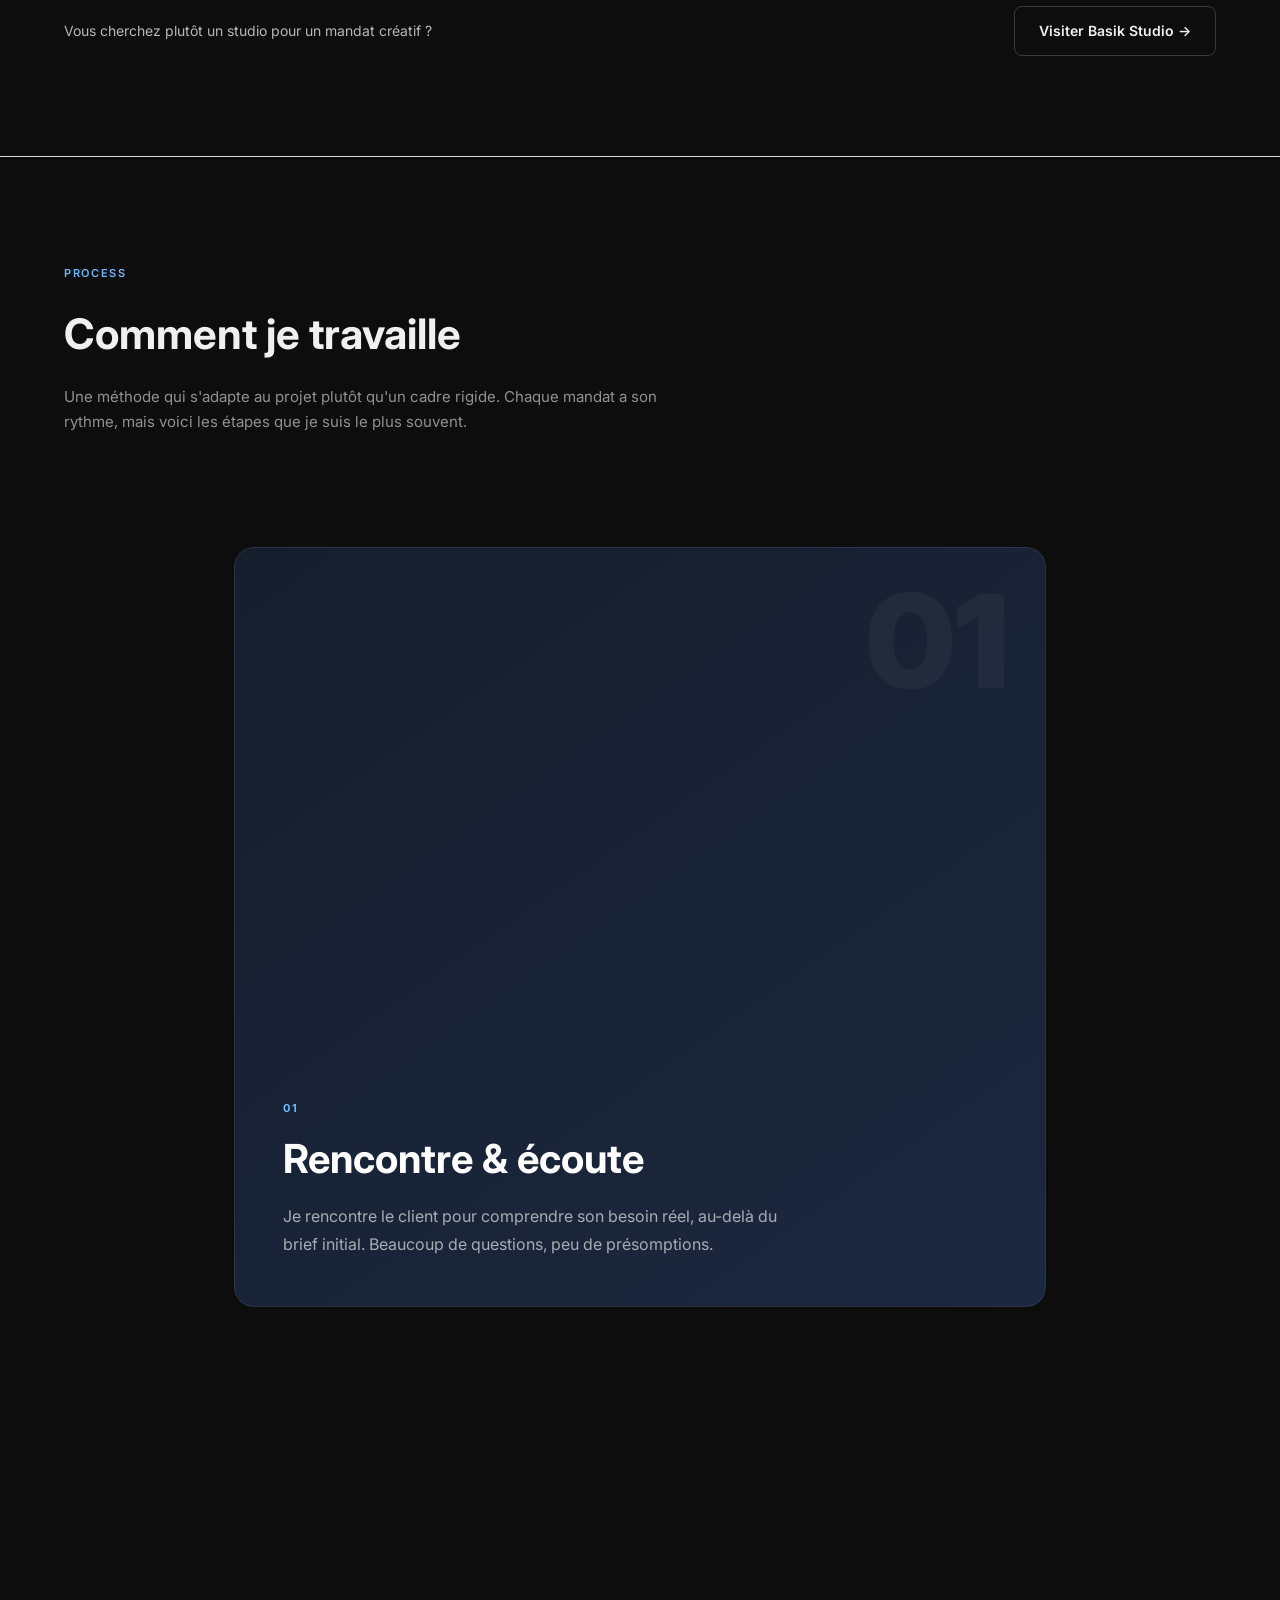
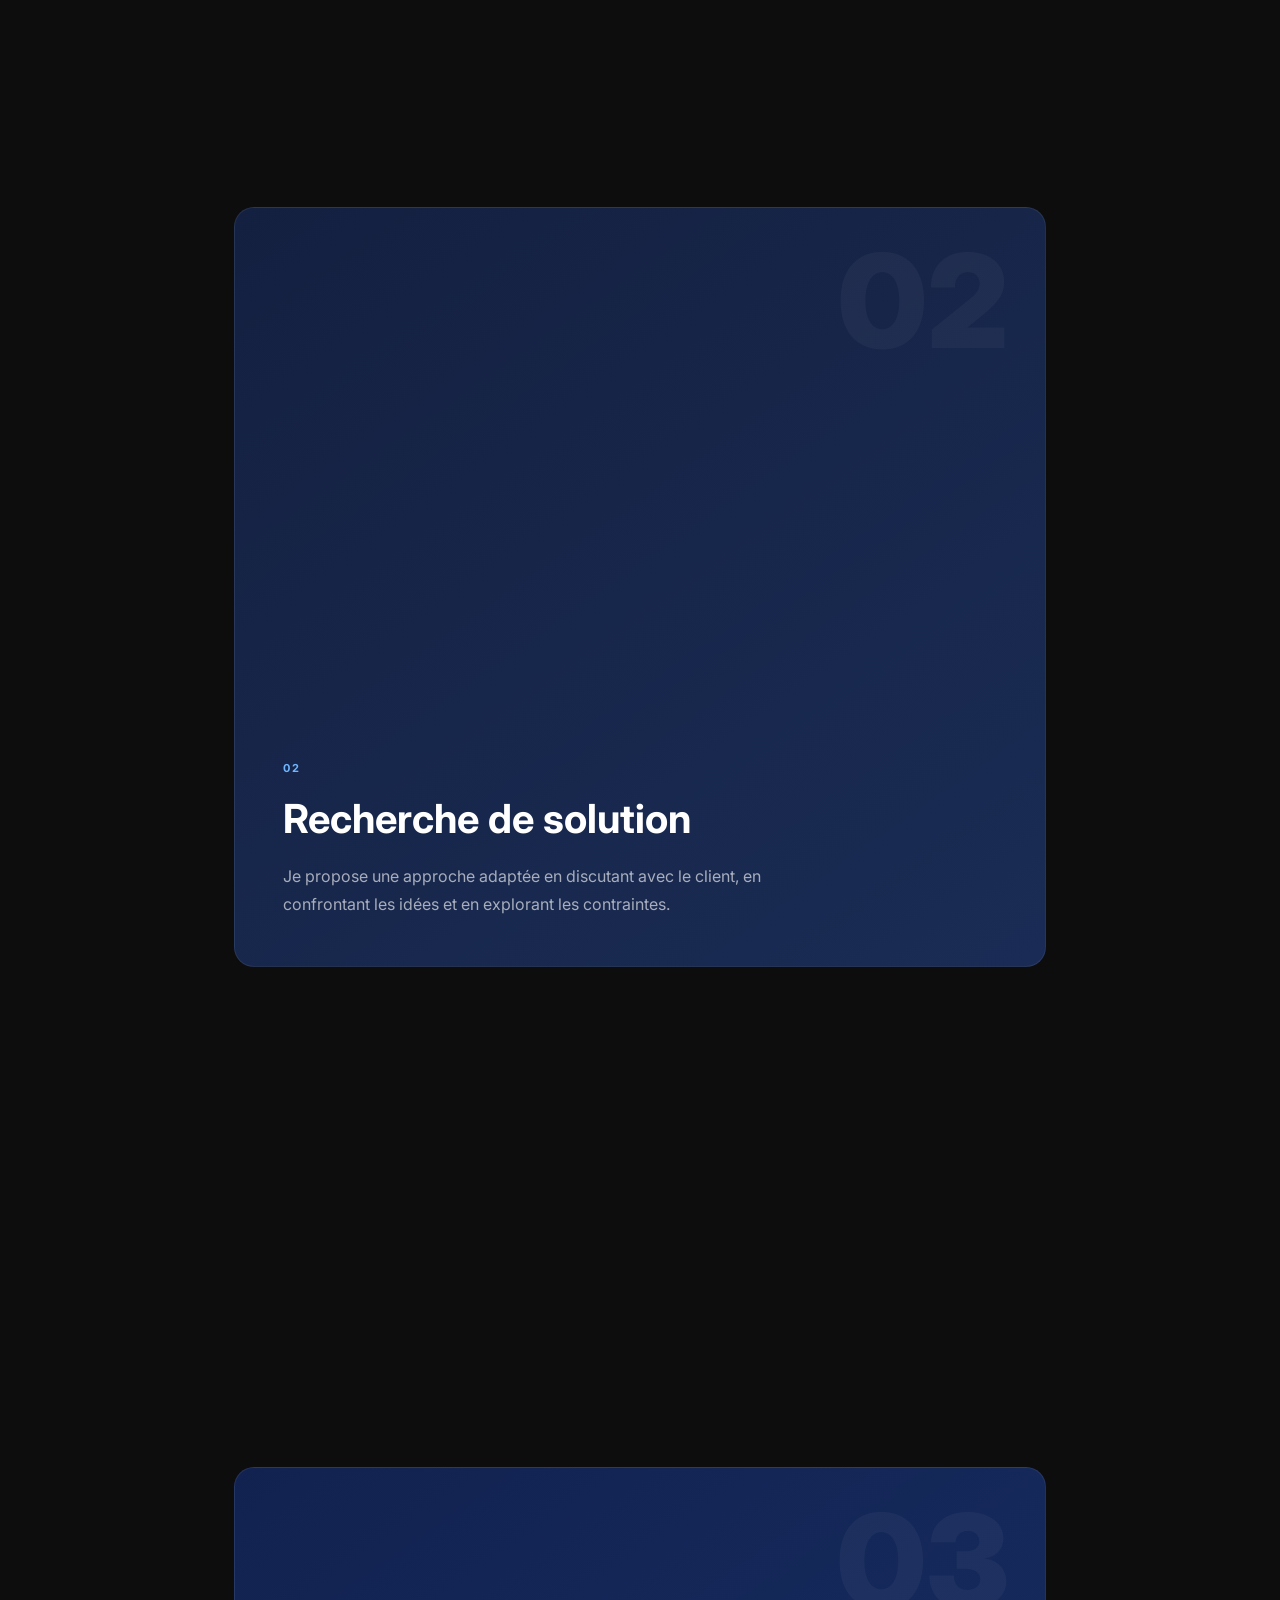
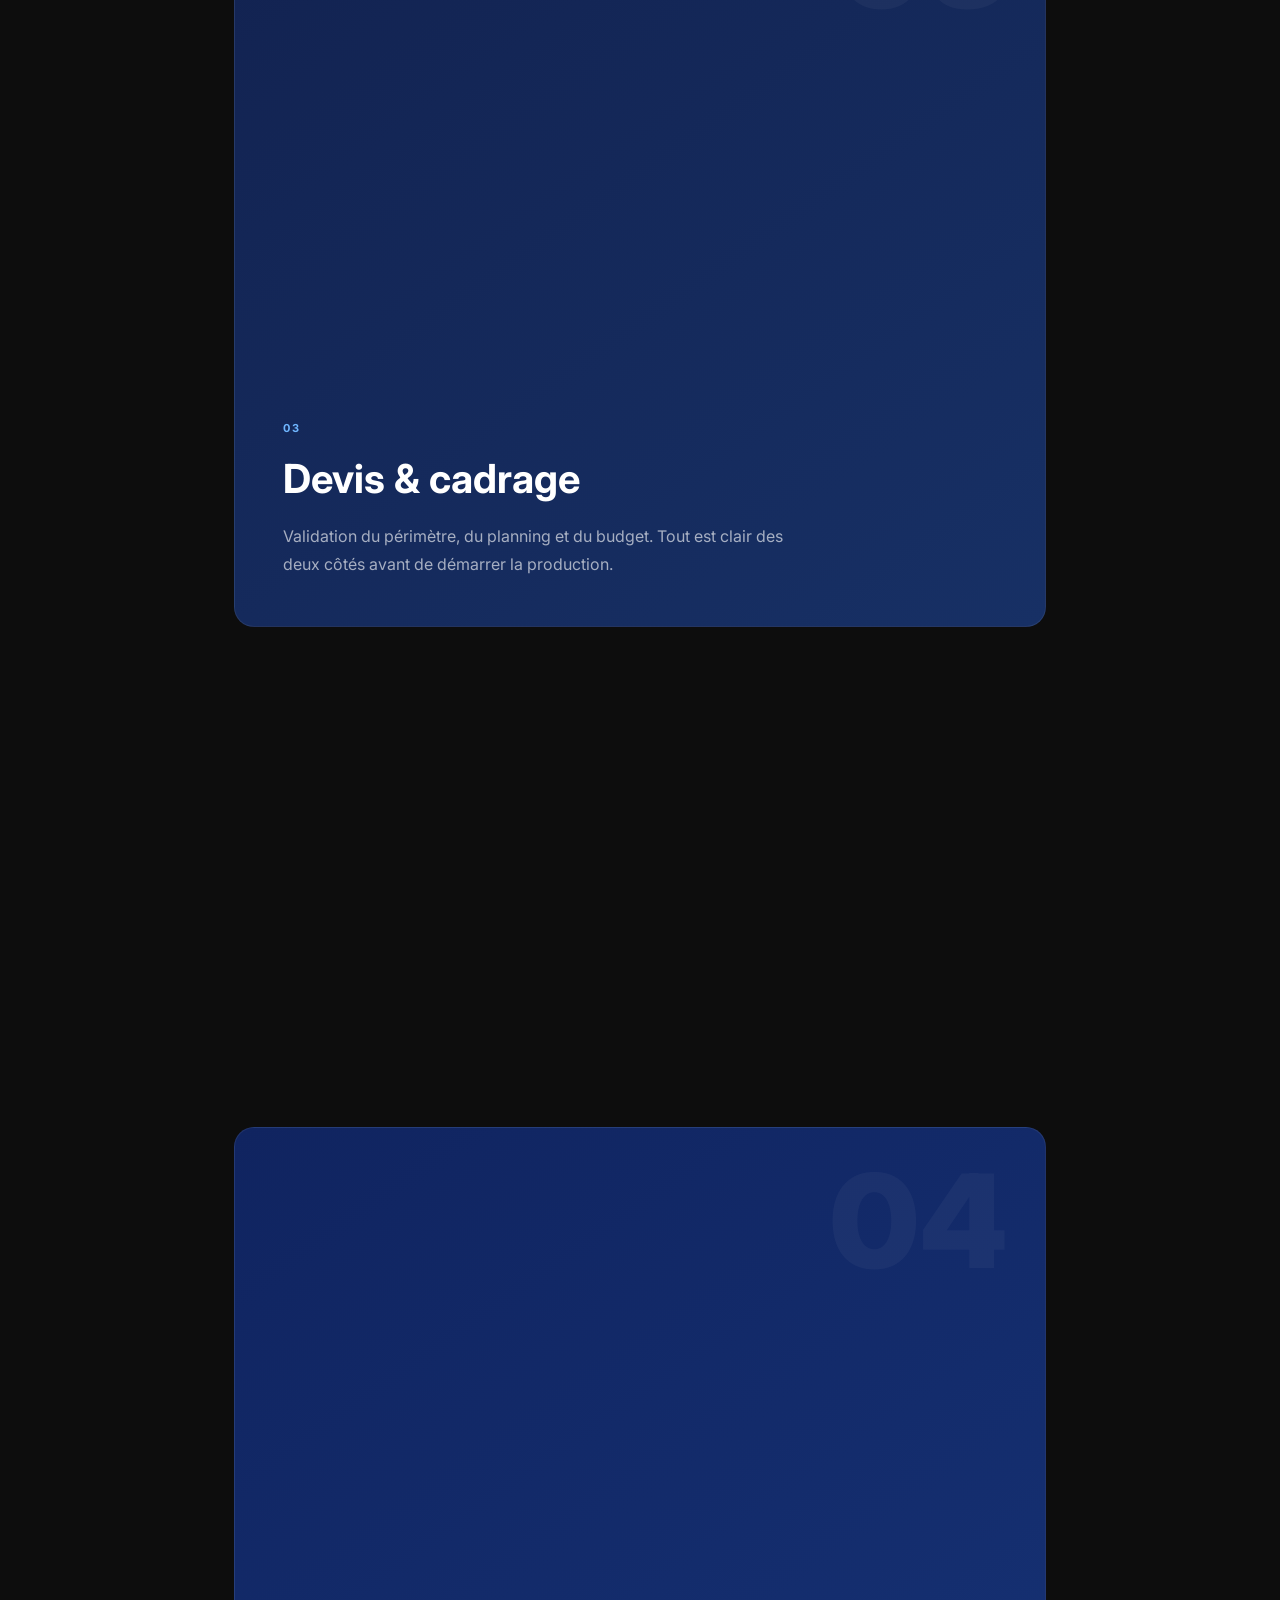
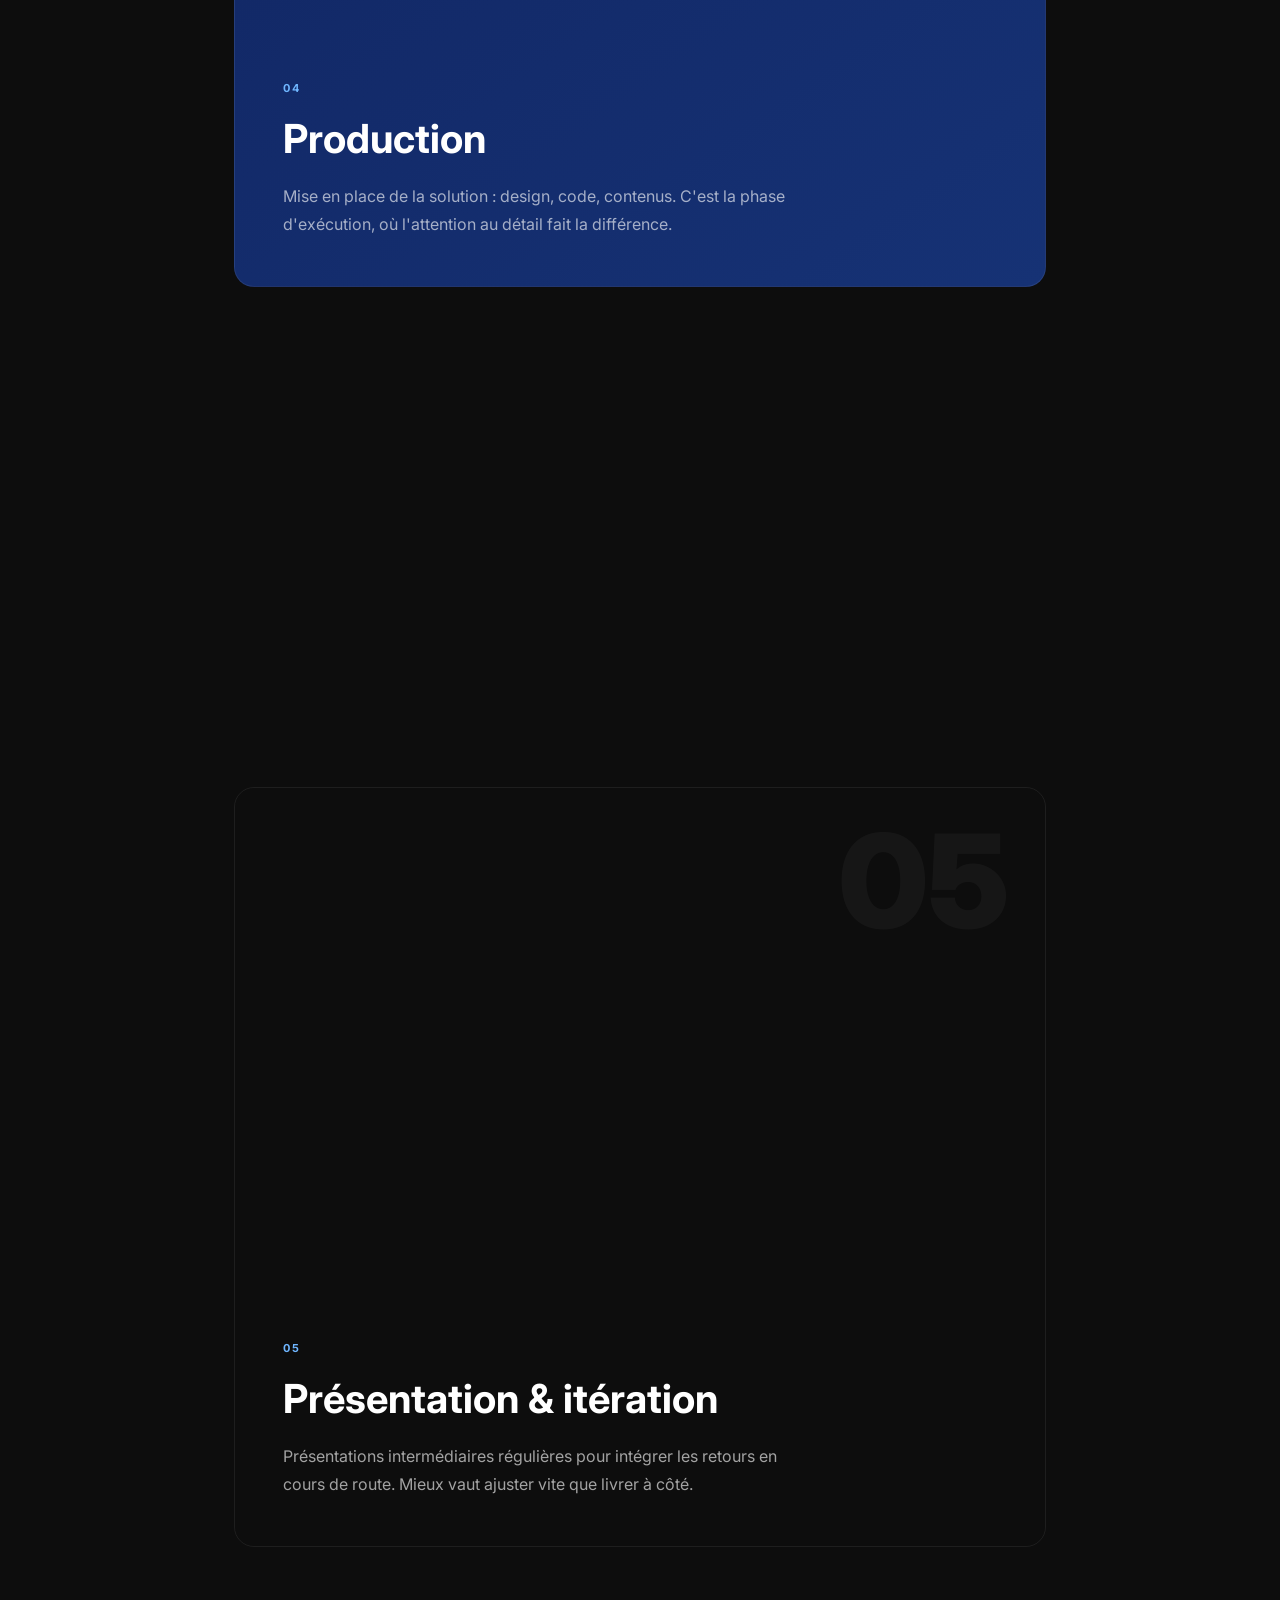
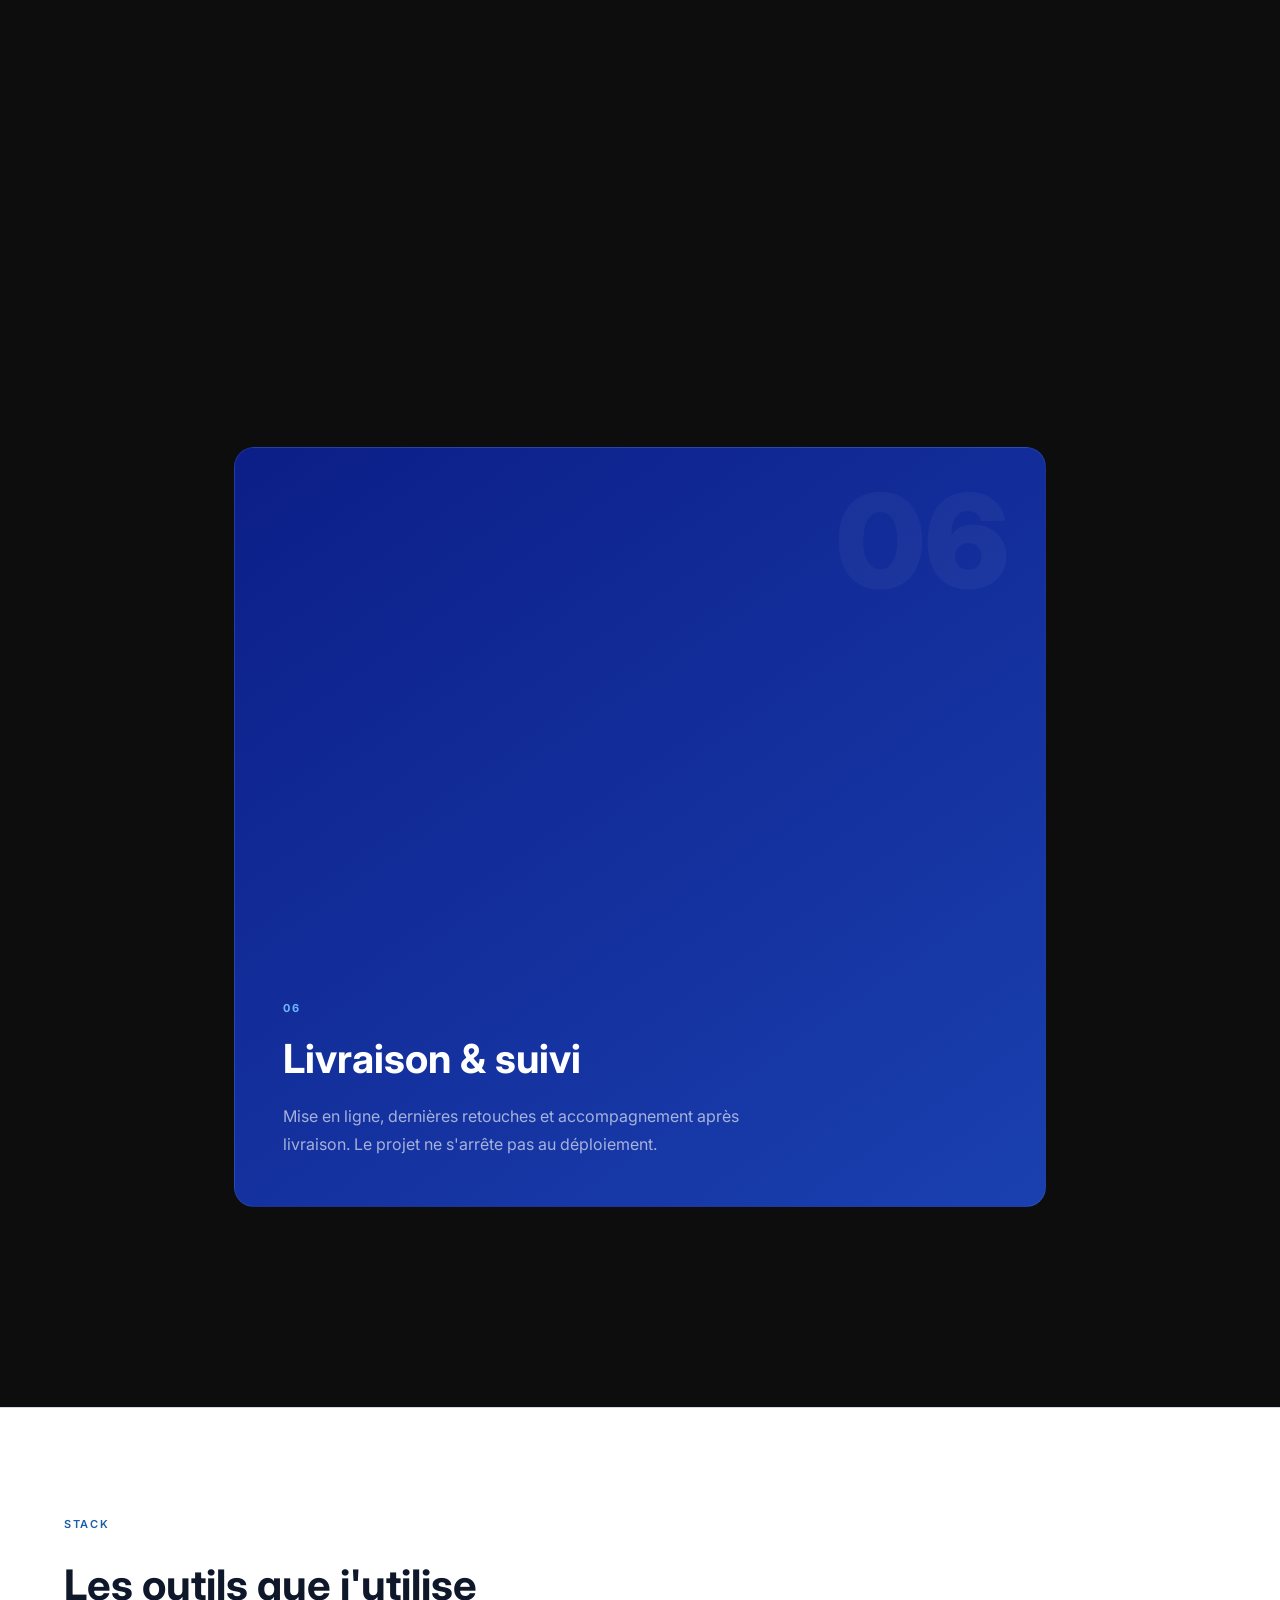
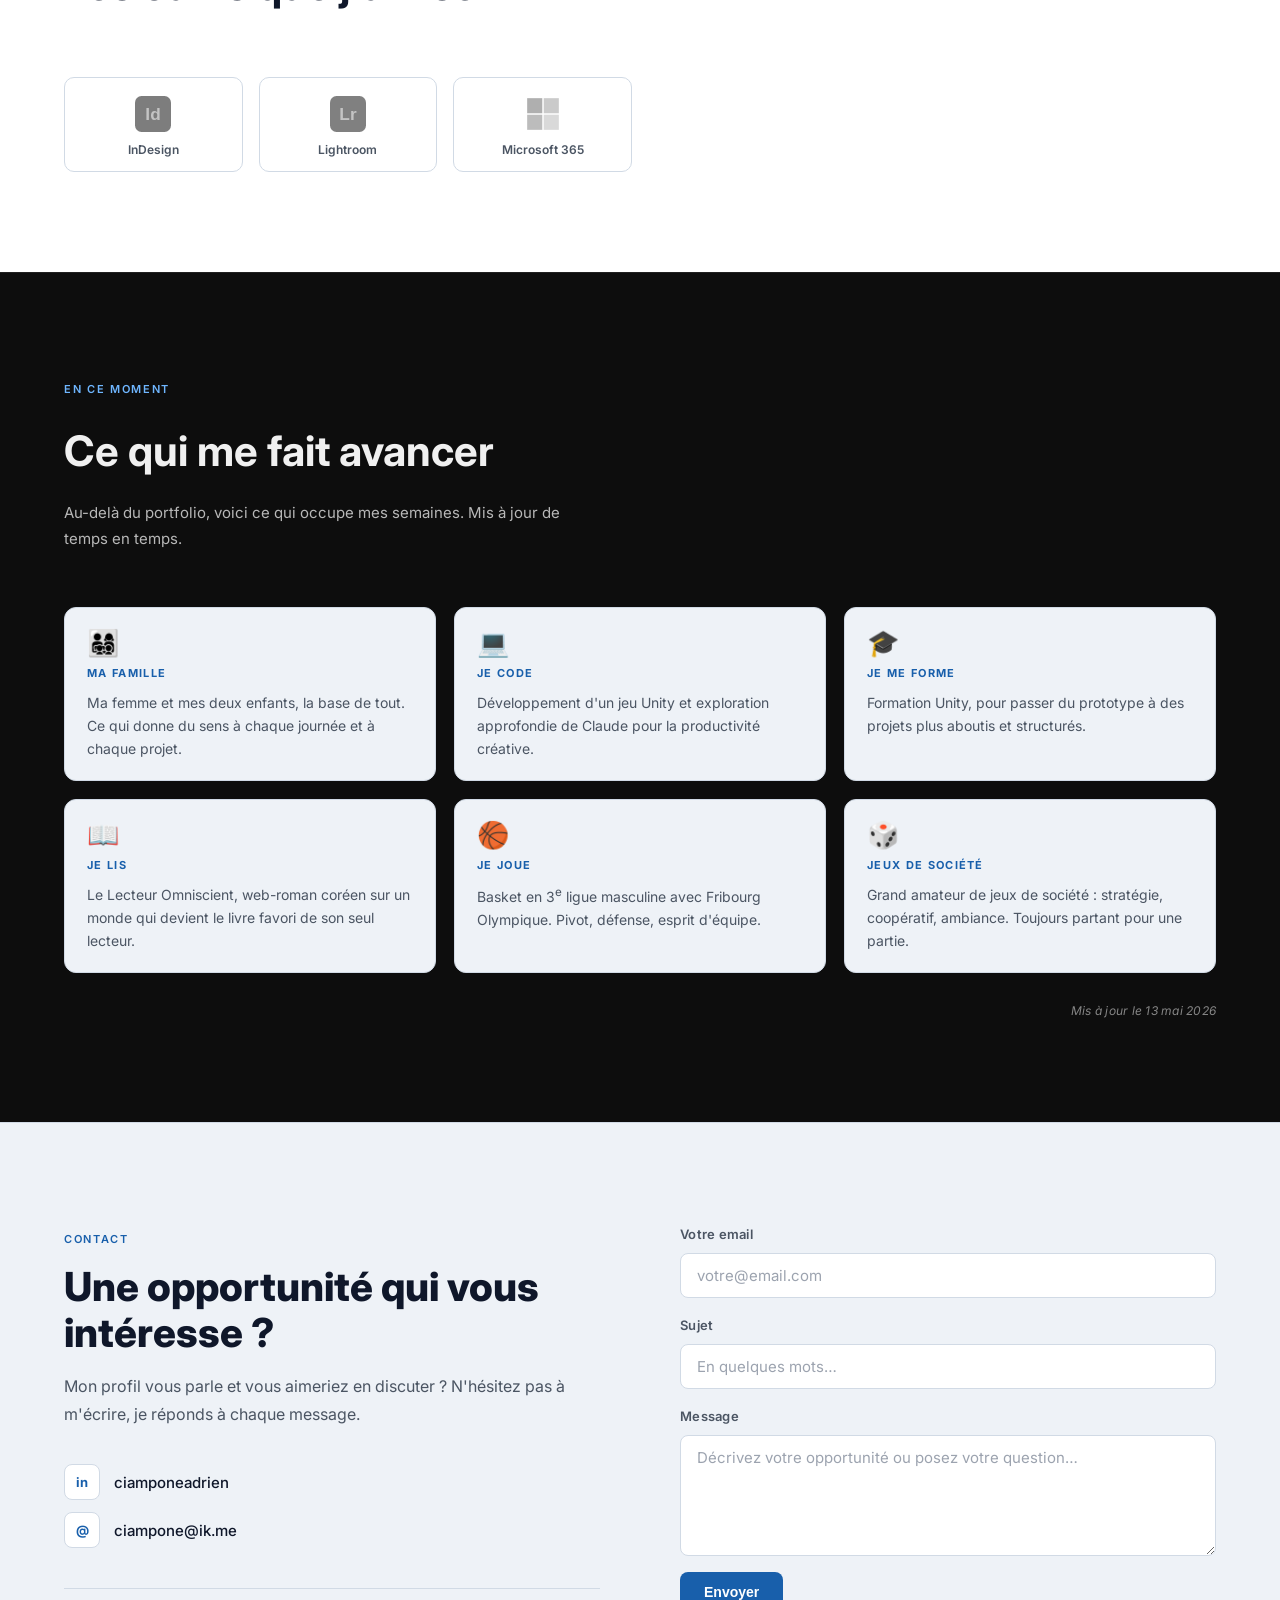
==== commit fb989332: "feat: scroll cards process + photos Notes de fève & Churros Section "Comment je travaille" redesigné" ====
--- a/index.html
+++ b/index.html
@@ -311,46 +311,76 @@
         <h2>Comment je travaille</h2>
         <p class="process__intro">Une méthode qui s'adapte au projet plutôt qu'un cadre rigide. Chaque mandat a son rythme, mais voici les étapes que je suis le plus souvent.</p>
       </div>
-
-      <div class="process__grid">
-
-        <div class="process-step">
-          <span class="process-step__num">01</span>
-          <h3>Rencontre &amp; écoute</h3>
-          <p>Je rencontre le client pour comprendre son besoin réel, au-delà du brief initial. Beaucoup de questions, peu de présomptions.</p>
-        </div>
-
-        <div class="process-step">
-          <span class="process-step__num">02</span>
-          <h3>Recherche de solution</h3>
-          <p>Je propose une approche adaptée en discutant avec le client, en confrontant les idées et en explorant les contraintes.</p>
-        </div>
-
-        <div class="process-step">
-          <span class="process-step__num">03</span>
-          <h3>Devis &amp; cadrage</h3>
-          <p>Validation du périmètre, du planning et du budget. Tout est clair des deux côtés avant de démarrer la production.</p>
-        </div>
-
-        <div class="process-step">
-          <span class="process-step__num">04</span>
-          <h3>Production</h3>
-          <p>Mise en place de la solution : design, code, contenus. C'est la phase d'exécution, où l'attention au détail fait la différence.</p>
-        </div>
-
-        <div class="process-step">
-          <span class="process-step__num">05</span>
-          <h3>Présentation &amp; itération</h3>
-          <p>Présentations intermédiaires régulières pour intégrer les retours en cours de route. Mieux vaut ajuster vite que livrer à côté.</p>
-        </div>
-
-        <div class="process-step">
-          <span class="process-step__num">06</span>
-          <h3>Livraison &amp; suivi</h3>
-          <p>Mise en ligne, dernières retouches et accompagnement après livraison. Le projet ne s'arrête pas au déploiement.</p>
-        </div>
-
-      </div>
+    </div>
+
+    <div class="sc-track">
+
+      <div class="sc-item">
+        <div class="sc-card">
+          <div class="sc-card__ghost">01</div>
+          <div class="sc-card__body">
+            <span class="sc-card__label">01</span>
+            <h3 class="sc-card__title">Rencontre &amp; écoute</h3>
+            <p class="sc-card__desc">Je rencontre le client pour comprendre son besoin réel, au-delà du brief initial. Beaucoup de questions, peu de présomptions.</p>
+          </div>
+        </div>
+      </div>
+
+      <div class="sc-item">
+        <div class="sc-card">
+          <div class="sc-card__ghost">02</div>
+          <div class="sc-card__body">
+            <span class="sc-card__label">02</span>
+            <h3 class="sc-card__title">Recherche de solution</h3>
+            <p class="sc-card__desc">Je propose une approche adaptée en discutant avec le client, en confrontant les idées et en explorant les contraintes.</p>
+          </div>
+        </div>
+      </div>
+
+      <div class="sc-item">
+        <div class="sc-card">
+          <div class="sc-card__ghost">03</div>
+          <div class="sc-card__body">
+            <span class="sc-card__label">03</span>
+            <h3 class="sc-card__title">Devis &amp; cadrage</h3>
+            <p class="sc-card__desc">Validation du périmètre, du planning et du budget. Tout est clair des deux côtés avant de démarrer la production.</p>
+          </div>
+        </div>
+      </div>
+
+      <div class="sc-item">
+        <div class="sc-card">
+          <div class="sc-card__ghost">04</div>
+          <div class="sc-card__body">
+            <span class="sc-card__label">04</span>
+            <h3 class="sc-card__title">Production</h3>
+            <p class="sc-card__desc">Mise en place de la solution : design, code, contenus. C'est la phase d'exécution, où l'attention au détail fait la différence.</p>
+          </div>
+        </div>
+      </div>
+
+      <div class="sc-item">
+        <div class="sc-card">
+          <div class="sc-card__ghost">05</div>
+          <div class="sc-card__body">
+            <span class="sc-card__label">05</span>
+            <h3 class="sc-card__title">Présentation &amp; itération</h3>
+            <p class="sc-card__desc">Présentations intermédiaires régulières pour intégrer les retours en cours de route. Mieux vaut ajuster vite que livrer à côté.</p>
+          </div>
+        </div>
+      </div>
+
+      <div class="sc-item sc-item--last">
+        <div class="sc-card">
+          <div class="sc-card__ghost">06</div>
+          <div class="sc-card__body">
+            <span class="sc-card__label">06</span>
+            <h3 class="sc-card__title">Livraison &amp; suivi</h3>
+            <p class="sc-card__desc">Mise en ligne, dernières retouches et accompagnement après livraison. Le projet ne s'arrête pas au déploiement.</p>
+          </div>
+        </div>
+      </div>
+
     </div>
   </section>
 
--- a/style.css
+++ b/style.css
@@ -482,18 +482,30 @@
   margin-bottom: 48px;
   flex-wrap: wrap;
 }
-.projects__more {
+.projects__controls {
   display: flex;
   justify-content: center;
-  margin-top: 48px;
-}
-.projects__more-btn {
-  gap: 10px;
-}
-.projects__more-btn span {
-  font-size: 12px;
-  color: var(--gray-3);
-  font-weight: 400;
+  gap: 12px;
+  margin-top: 28px;
+}
+.projects__nav-btn {
+  width: 44px;
+  height: 44px;
+  border-radius: 50%;
+  border: 1.5px solid rgba(255,255,255,0.22);
+  background: rgba(255,255,255,0.07);
+  color: var(--dark-text);
+  font-size: 18px;
+  line-height: 1;
+  cursor: pointer;
+  display: flex;
+  align-items: center;
+  justify-content: center;
+  transition: background 0.2s, border-color 0.2s;
+}
+.projects__nav-btn:hover {
+  background: rgba(255,255,255,0.16);
+  border-color: rgba(255,255,255,0.45);
 }
 .filter {
   padding: 8px 20px;
@@ -512,74 +524,126 @@
   color: var(--accent-bright);
   background: rgba(111,182,255,0.14);
 }
-/* Bouton Voir plus dans la section sombre */
-.projects .btn--ghost { color: var(--dark-text); border-color: rgba(255,255,255,0.18); }
-.projects .btn--ghost:hover { border-color: var(--dark-text); }
-.projects__more-btn span { color: var(--dark-muted); }
+/* Accordion strips layout */
 .projects__grid {
-  display: grid;
-  grid-template-columns: repeat(auto-fill, minmax(340px, 1fr));
-  gap: 24px;
+  display: flex;
+  gap: 10px;
+  height: 460px;
+  align-items: stretch;
 }
 .projects__loading {
   color: var(--gray-3);
   font-size: 14px;
-  grid-column: 1 / -1;
-  padding: 40px 0;
+  flex: 1;
+  display: flex;
+  align-items: center;
+  justify-content: center;
 }
 .project-card {
-  background: #ffffff;
-  border-radius: var(--radius);
+  flex: 1;
+  min-width: 56px;
+  border-radius: 14px;
   overflow: hidden;
-  border: 1px solid transparent;
+  position: relative;
   cursor: pointer;
-  transition: transform var(--trans), border-color var(--trans), box-shadow var(--trans);
-  box-shadow: 0 2px 12px rgba(0, 0, 0, 0.3);
+  background: #1a1f27;
+  transition: flex 0.55s cubic-bezier(0.4, 0, 0.2, 1);
+}
+.projects__grid:has(.project-card:hover) .project-card:not(:hover) {
+  flex: 0.22;
 }
 .project-card:hover {
-  transform: translateY(-6px);
-  border-color: rgba(61,158,255,0.5);
-  box-shadow: 0 20px 50px rgba(0, 0, 0, 0.5), 0 0 0 1px rgba(61,158,255,0.15);
-}
-.project-card__media { position: relative; }
+  flex: 4;
+}
 .project-card__img {
+  position: absolute;
+  inset: 0;
   width: 100%;
-  aspect-ratio: 16/10;
+  height: 100%;
   object-fit: cover;
   display: block;
-  background: var(--gray-1);
+  transition: transform 0.55s ease;
+}
+.project-card:hover .project-card__img {
+  transform: scale(1.04);
 }
 .project-card__img--placeholder {
-  width: 100%;
-  aspect-ratio: 16/10;
-  background: linear-gradient(135deg, var(--gray-1) 0%, var(--gray-2) 100%);
+  position: absolute;
+  inset: 0;
   display: flex;
   align-items: center;
   justify-content: center;
-  color: var(--gray-3);
+  color: rgba(255,255,255,0.2);
   font-size: 28px;
 }
-.project-card__body { padding: 20px 22px 24px; }
-.project-card__tags { display: flex; gap: 8px; flex-wrap: wrap; margin-bottom: 10px; }
+.project-card__overlay {
+  position: absolute;
+  inset: 0;
+  background: linear-gradient(to top, rgba(0,0,0,0.88) 0%, rgba(0,0,0,0.3) 45%, transparent 100%);
+  display: flex;
+  flex-direction: column;
+  justify-content: flex-end;
+  padding: 22px;
+  opacity: 0;
+  transition: opacity 0.35s ease;
+  min-width: 220px;
+}
+.project-card:hover .project-card__overlay { opacity: 1; }
+.project-card__tags { display: flex; gap: 5px; flex-wrap: wrap; margin-bottom: 9px; }
 .project-card__tag {
-  font-size: 10px;
+  font-size: 9px;
+  font-weight: 700;
+  letter-spacing: 0.09em;
+  text-transform: uppercase;
+  color: rgba(255,255,255,0.85);
+  background: rgba(255,255,255,0.14);
+  padding: 2px 8px;
+  border-radius: 100px;
+  white-space: nowrap;
+}
+.project-card__title {
+  font-size: 16px;
+  font-weight: 700;
+  color: #fff;
+  margin-bottom: 6px;
+  line-height: 1.3;
+  white-space: nowrap;
+  overflow: hidden;
+  text-overflow: ellipsis;
+}
+.project-card__desc {
+  font-size: 12px;
+  color: rgba(255,255,255,0.68);
+  line-height: 1.55;
+  display: -webkit-box;
+  -webkit-line-clamp: 2;
+  -webkit-box-orient: vertical;
+  overflow: hidden;
+  margin-bottom: 14px;
+}
+.project-card__cta {
+  font-size: 12px;
   font-weight: 600;
-  letter-spacing: 0.1em;
-  text-transform: uppercase;
-  color: var(--accent-text);
-  background: rgba(24,95,171,0.10);
-  padding: 3px 10px;
-  border-radius: 100px;
-}
-.project-card__title { font-size: 17px; font-weight: 700; margin-bottom: 8px; color: var(--white); }
-.project-card__meta {
-  font-size: 12px;
-  color: var(--gray-3);
-  margin-bottom: 8px;
-  letter-spacing: 0.01em;
-  font-weight: 500;
-}
-.project-card__desc { font-size: 14px; color: var(--gray-4); line-height: 1.6; }
+  color: rgba(255,255,255,0.9);
+  pointer-events: none;
+}
+
+/* Mobile : grille simple */
+@media (max-width: 768px) {
+  .projects__grid {
+    display: grid;
+    grid-template-columns: 1fr;
+    height: auto;
+    gap: 14px;
+  }
+  .project-card {
+    min-width: unset;
+    height: 260px;
+    border-radius: 14px;
+    flex: none;
+  }
+  .project-card__overlay { opacity: 1; min-width: unset; }
+}
 
 /* ===== GALLERY PHOTO (masonry via CSS columns) ===== */
 .gallery-section { background: var(--gray-1); }
@@ -976,62 +1040,100 @@
 .expertise__footer p { font-size: 14px; color: var(--gray-3); }
 
 /* ===== PROCESS ===== */
-.process { background: var(--gray-1); }
-
-.process__intro {
-  max-width: 620px;
-  color: var(--gray-4);
-  font-size: 15px;
-  line-height: 1.7;
-  margin-top: 14px;
-}
-
-.process__grid {
-  display: grid;
-  grid-template-columns: repeat(3, 1fr);
-  gap: 20px;
-}
-
-.process-step {
-  background: var(--black);
-  border: 1px solid var(--gray-2);
-  border-radius: var(--radius);
-  padding: 28px 26px 26px;
-  transition: transform var(--trans), border-color var(--trans);
+.process { background: #0d0d0d; }
+.process .section__header h2 { color: var(--dark-text); }
+.process .process__intro { color: rgba(255,255,255,0.55); font-size: 15px; line-height: 1.7; margin-top: 14px; max-width: 620px; }
+.process .label { color: var(--accent-bright); }
+.process .container { padding-bottom: 56px; }
+
+/* ===== Scroll Cards ===== */
+.sc-track {
   position: relative;
-}
-.process-step:hover {
-  transform: translateY(-3px);
-  border-color: rgba(61,158,255,0.35);
-}
-
-.process-step__num {
-  display: inline-block;
-  font-size: 12px;
+  max-width: 860px;
+  margin: 0 auto;
+  padding: 0 24px;
+}
+
+.sc-item {
+  height: 140vh;
+}
+.sc-item--last {
+  height: auto;
+  padding-bottom: 100px;
+}
+
+.sc-card {
+  position: sticky;
+  top: 80px;
+  height: calc(100vh - 140px);
+  border-radius: 20px;
+  overflow: hidden;
+  display: flex;
+  align-items: flex-end;
+  padding: 48px;
+  border: 1px solid rgba(255,255,255,0.07);
+  transform-origin: top center;
+  transition: transform 0.18s ease-out, filter 0.18s ease-out;
+  will-change: transform;
+}
+
+.sc-item:nth-child(1) .sc-card { z-index: 1; background: linear-gradient(145deg, #161e2d 0%, #1c2840 100%); }
+.sc-item:nth-child(2) .sc-card { z-index: 2; background: linear-gradient(145deg, #142040 0%, #1a2c55 100%); }
+.sc-item:nth-child(3) .sc-card { z-index: 3; background: linear-gradient(145deg, #122250 0%, #173065 100%); }
+.sc-item:nth-child(4) .sc-card { z-index: 4; background: linear-gradient(145deg, #102460 0%, #163275 100%); }
+.sc-item:nth-child(5) .sc-card { z-index: 5; background: linear-gradient(145deg, #0e2270 0%, #1535888 100%); }
+.sc-item:nth-child(6) .sc-card { z-index: 6; background: linear-gradient(145deg, #0c1e88 0%, #1a40b0 100%); }
+
+.sc-card__ghost {
+  position: absolute;
+  top: 28px;
+  right: 36px;
+  font-size: 130px;
+  font-weight: 900;
+  line-height: 1;
+  color: rgba(255,255,255,0.04);
+  font-family: var(--font);
+  user-select: none;
+  pointer-events: none;
+}
+
+.sc-card__body {
+  position: relative;
+  z-index: 1;
+}
+
+.sc-card__label {
+  display: block;
+  font-size: 11px;
   font-weight: 700;
-  letter-spacing: 0.08em;
-  color: var(--accent-text);
-  margin-bottom: 12px;
-}
-
-.process-step h3 {
-  font-size: 17px;
+  letter-spacing: 0.14em;
+  text-transform: uppercase;
+  color: var(--accent-bright);
+  margin-bottom: 18px;
+}
+
+.sc-card__title {
+  font-size: 40px;
   font-weight: 700;
-  color: var(--white);
-  margin-bottom: 10px;
-}
-
-.process-step p {
-  font-size: 14px;
-  color: var(--gray-4);
-  line-height: 1.7;
-}
-
-@media (max-width: 900px) {
-  .process__grid { grid-template-columns: repeat(2, 1fr); }
-}
-@media (max-width: 540px) {
-  .process__grid { grid-template-columns: 1fr; }
+  color: #fff;
+  line-height: 1.15;
+  margin-bottom: 20px;
+}
+
+.sc-card__desc {
+  font-size: 16px;
+  color: rgba(255,255,255,0.62);
+  line-height: 1.75;
+  max-width: 520px;
+}
+
+@media (max-width: 768px) {
+  .sc-item { height: 110vh; }
+  .sc-item--last { height: auto; padding-bottom: 60px; }
+  .sc-card { top: 64px; height: calc(100vh - 96px); padding: 28px; border-radius: 14px; }
+  .sc-card__ghost { font-size: 80px; right: 22px; top: 18px; }
+  .sc-card__title { font-size: 26px; }
+  .sc-card__desc { font-size: 14px; }
 }
 
 /* ===== STACK / OUTILS ===== */
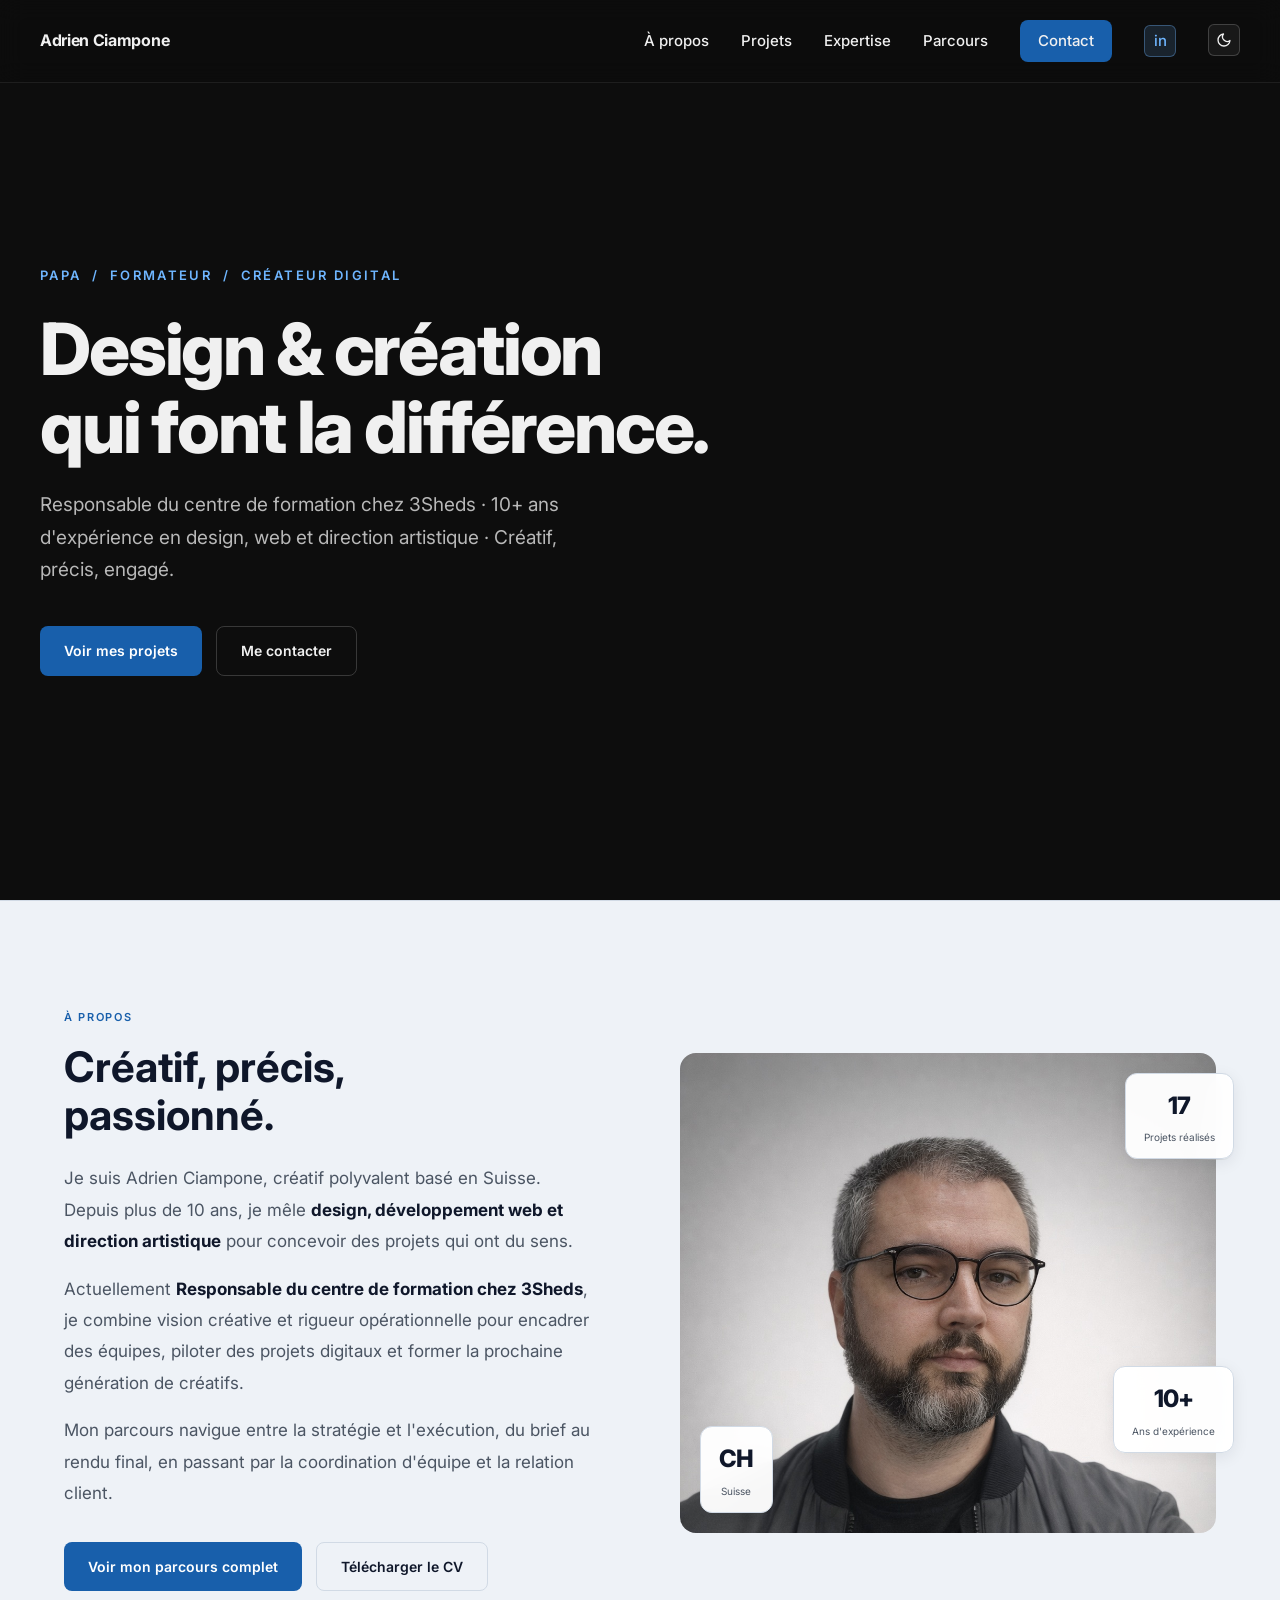
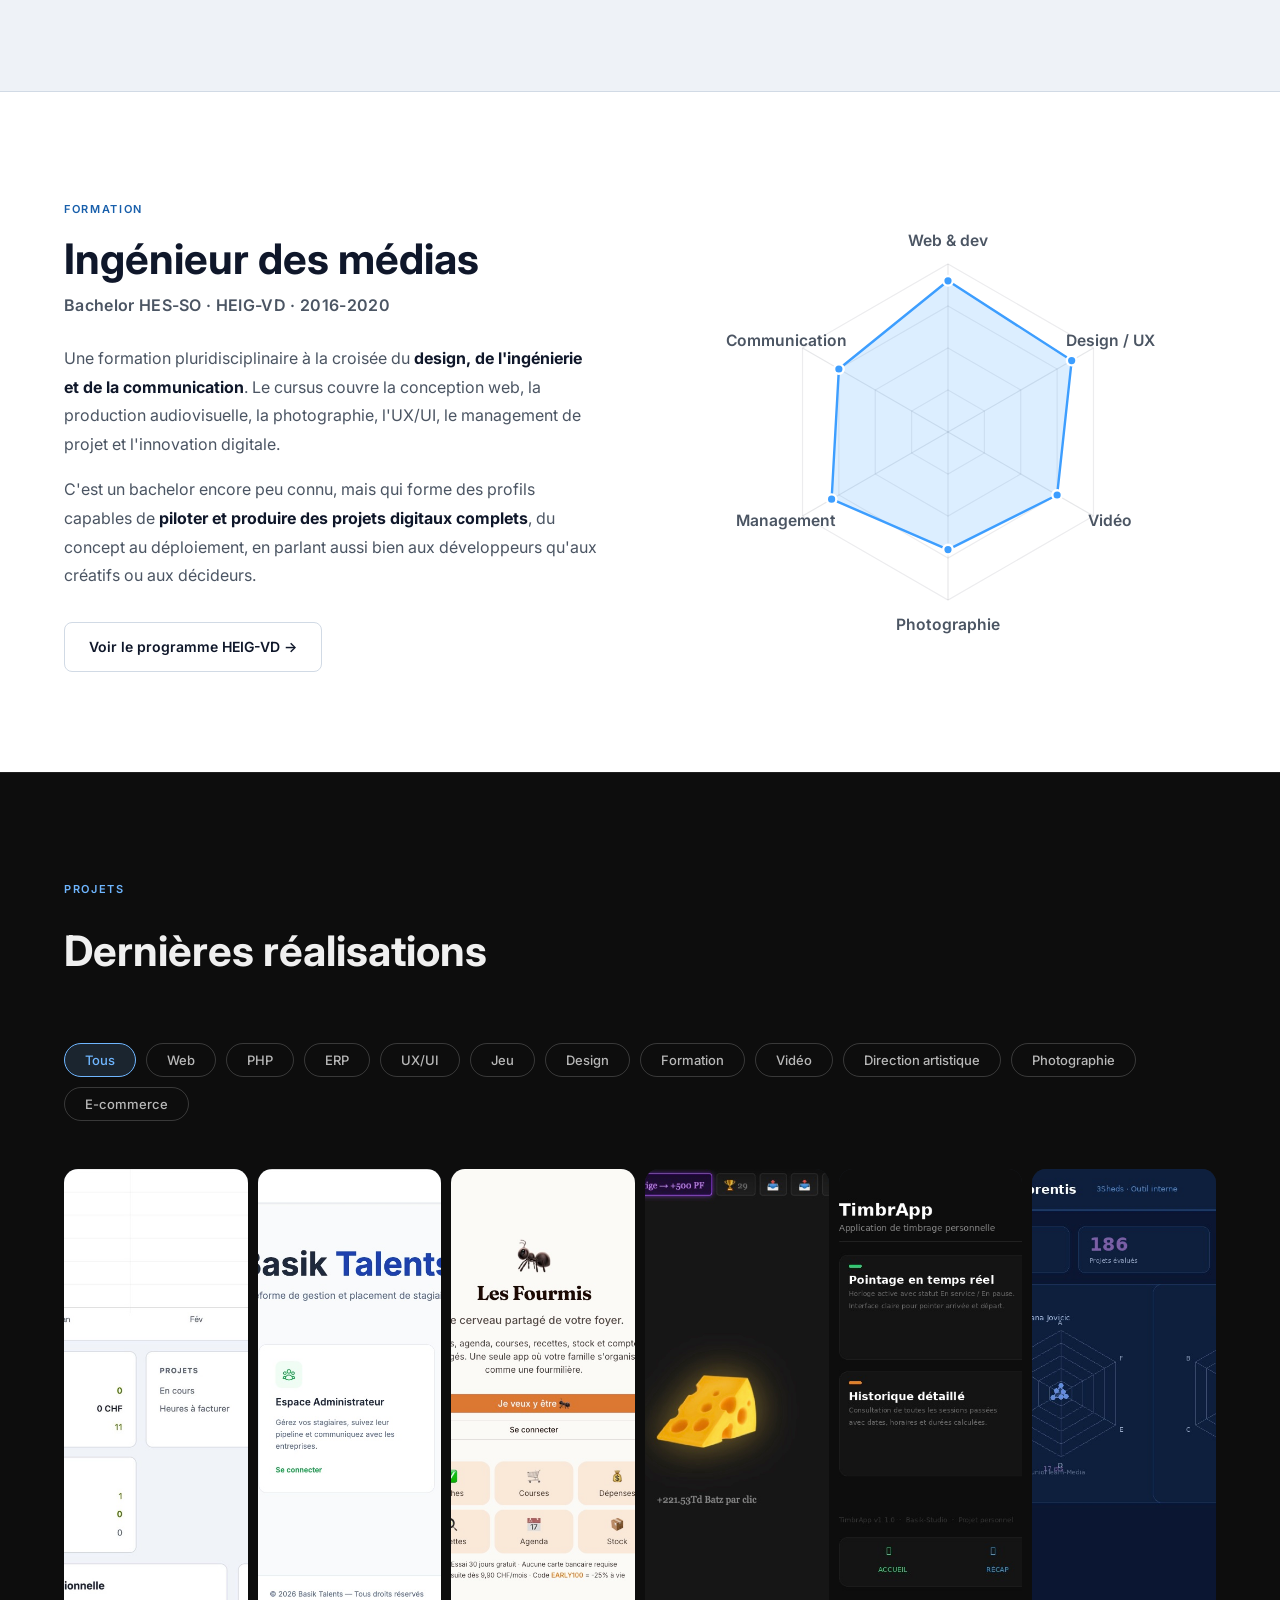
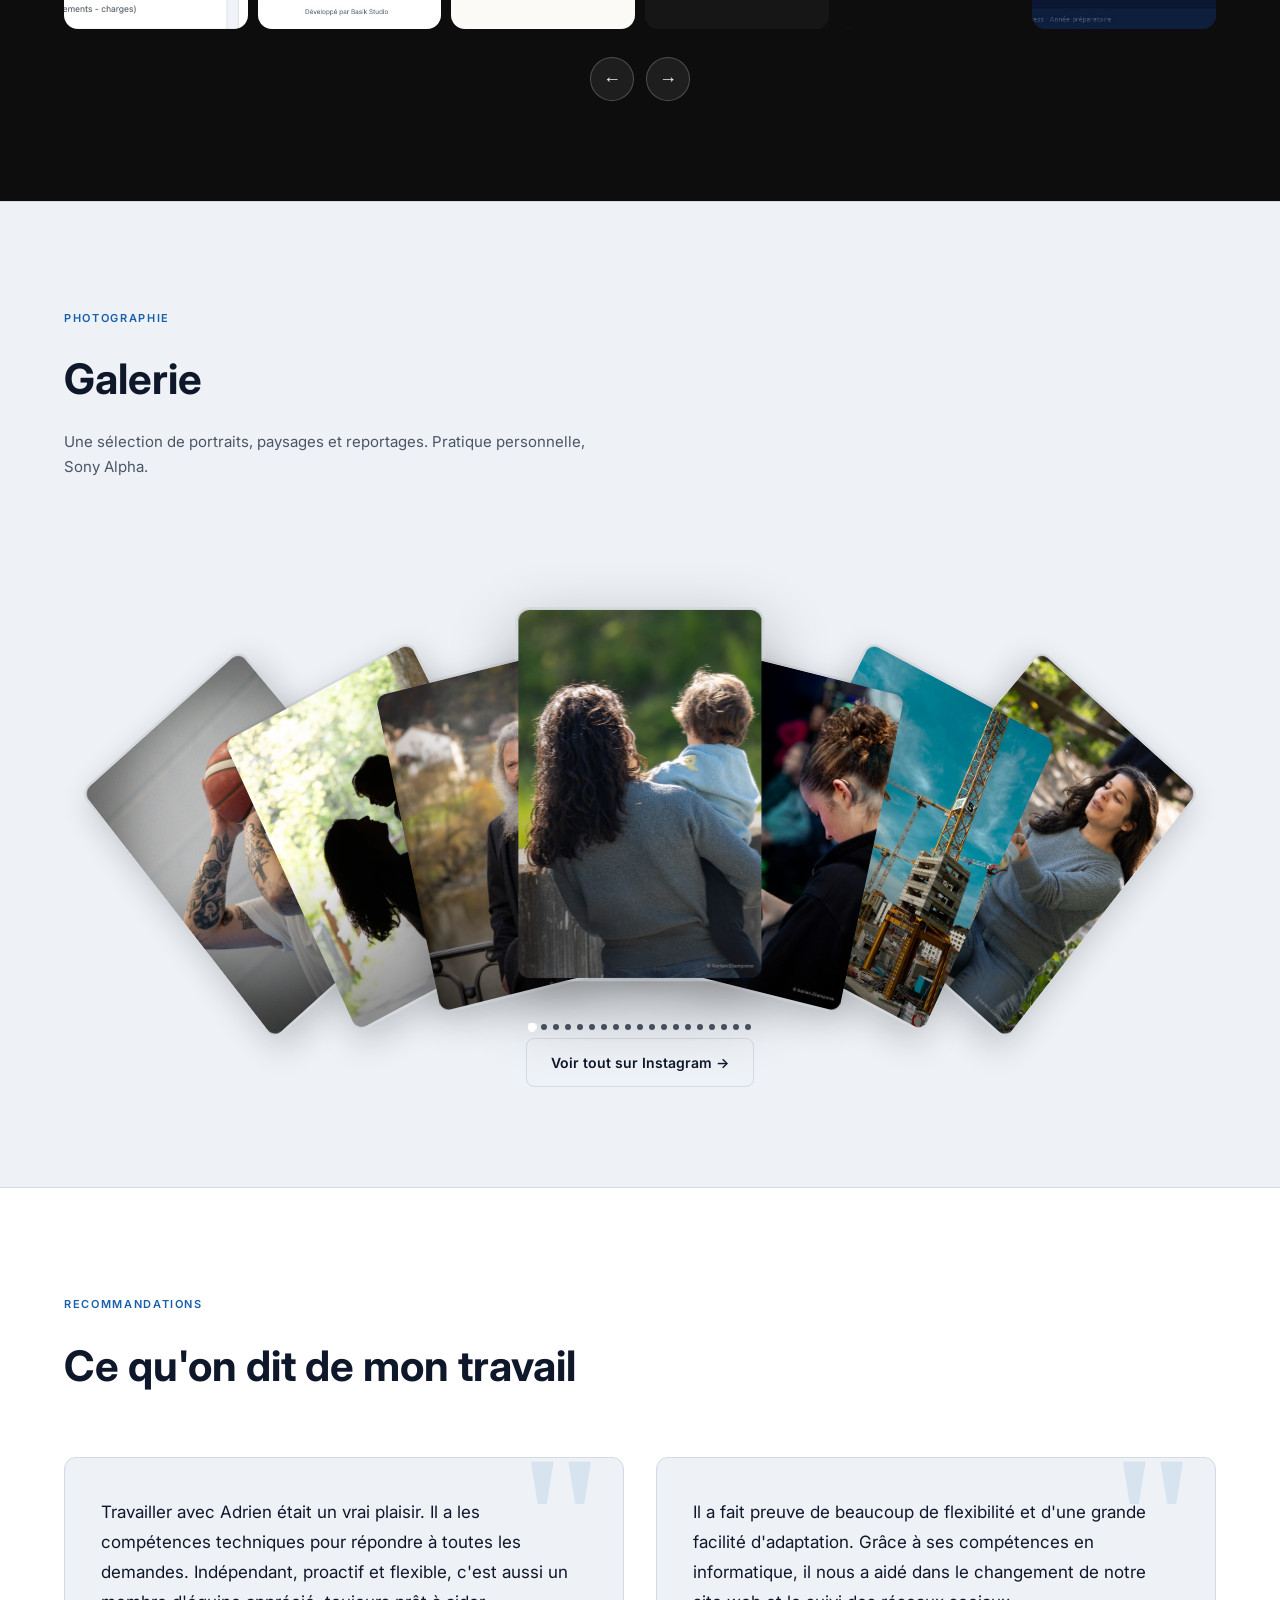
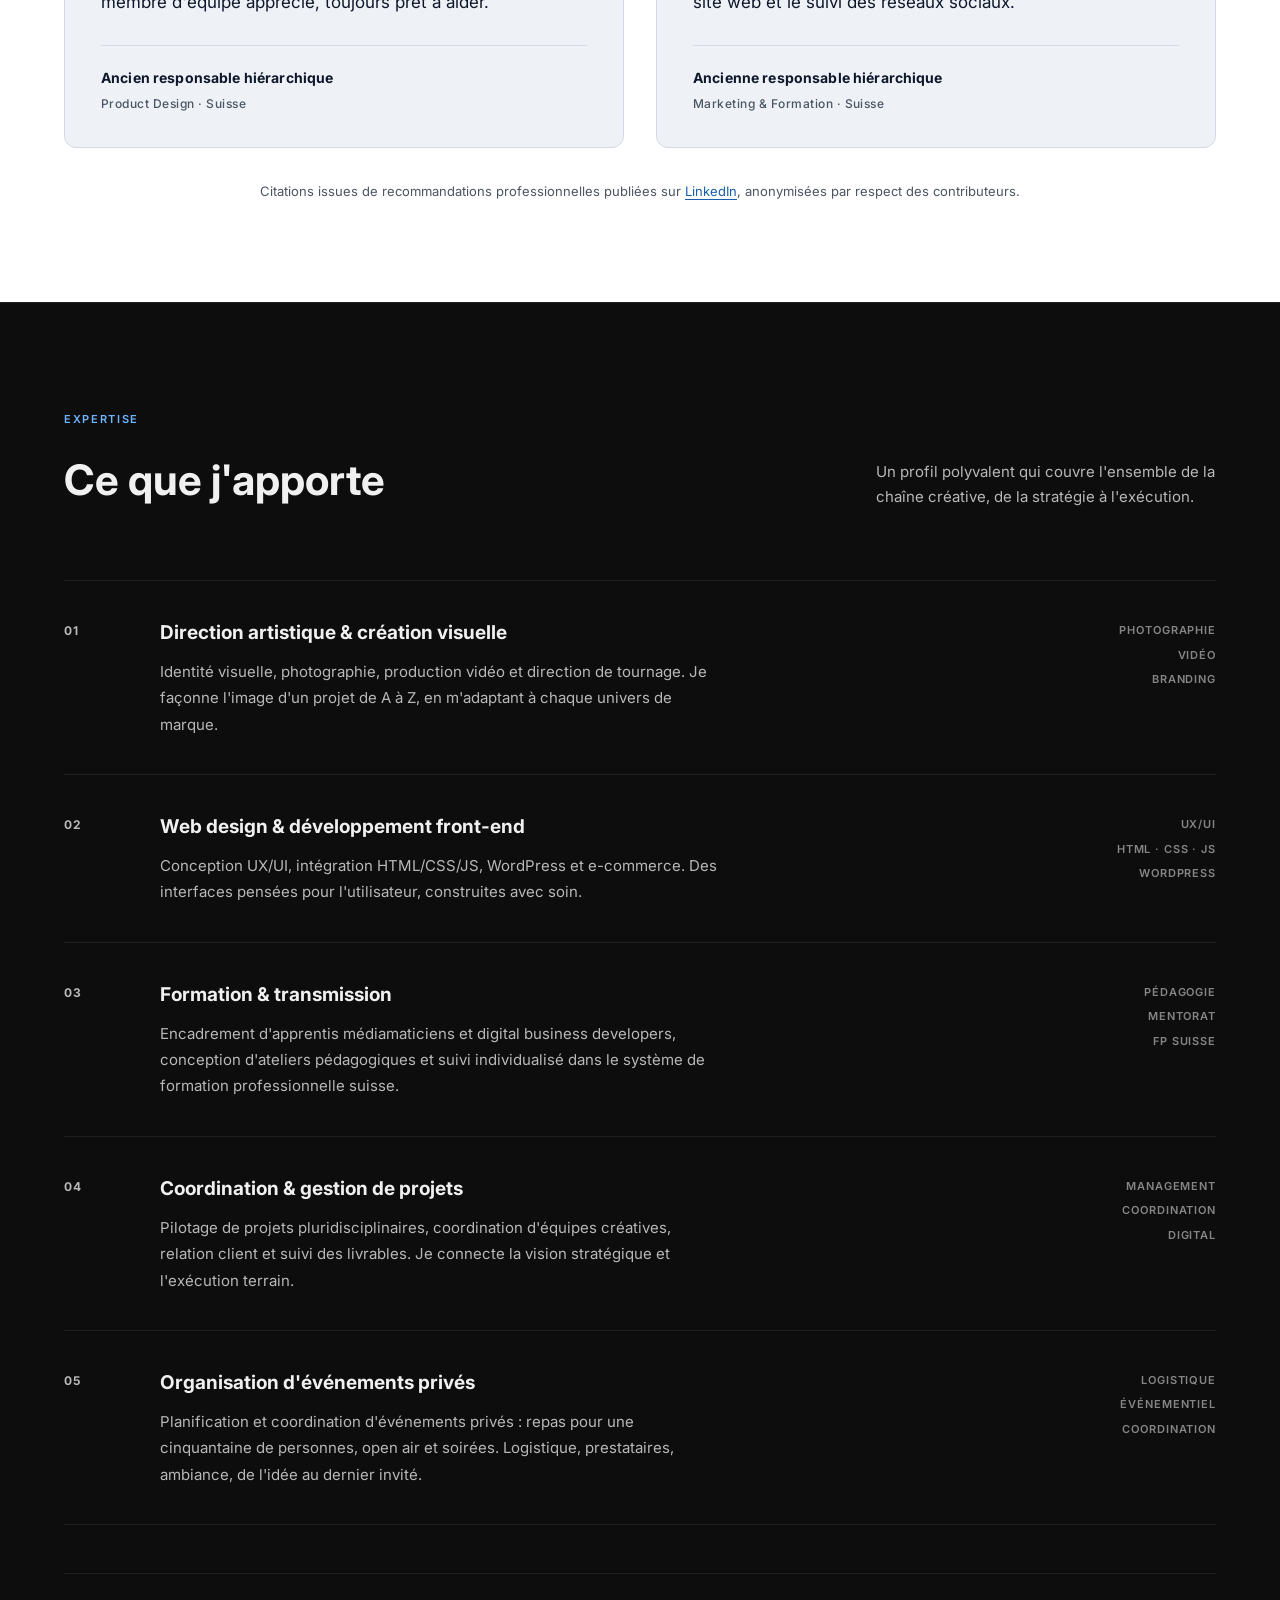
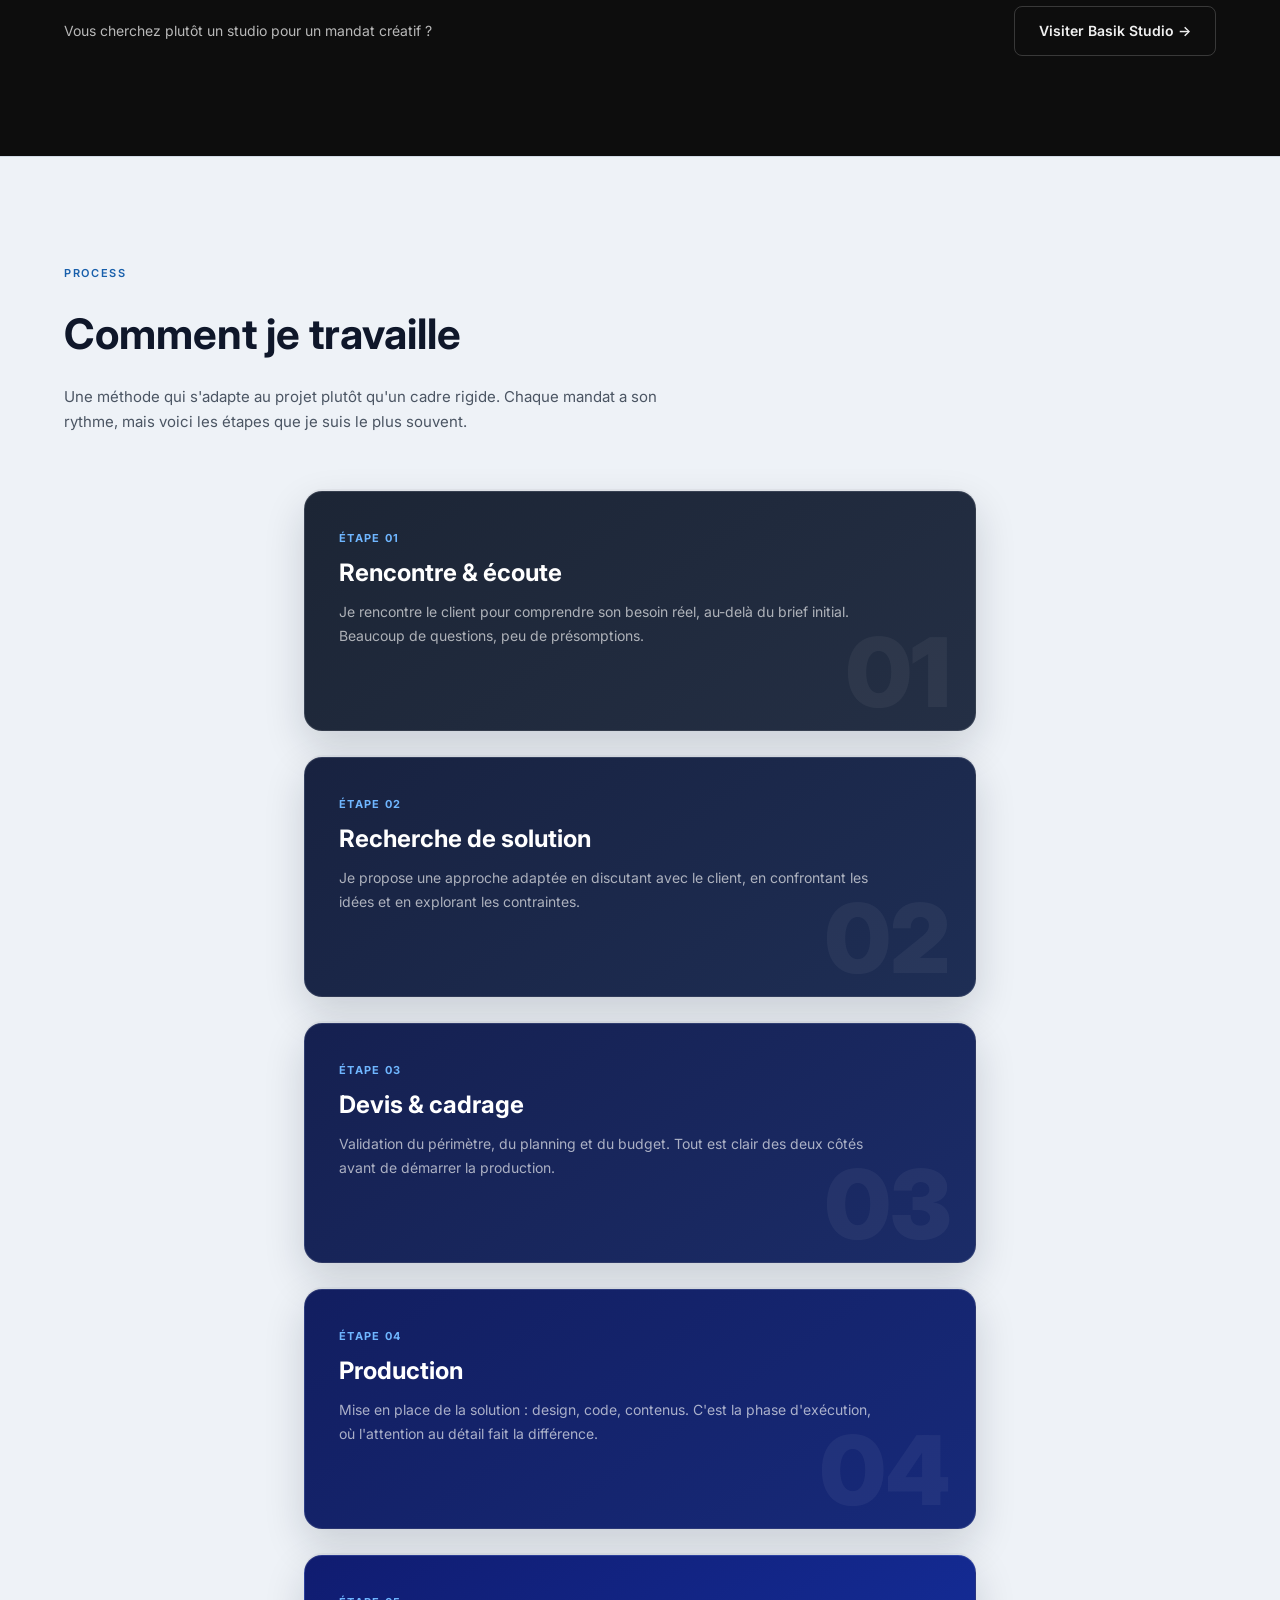
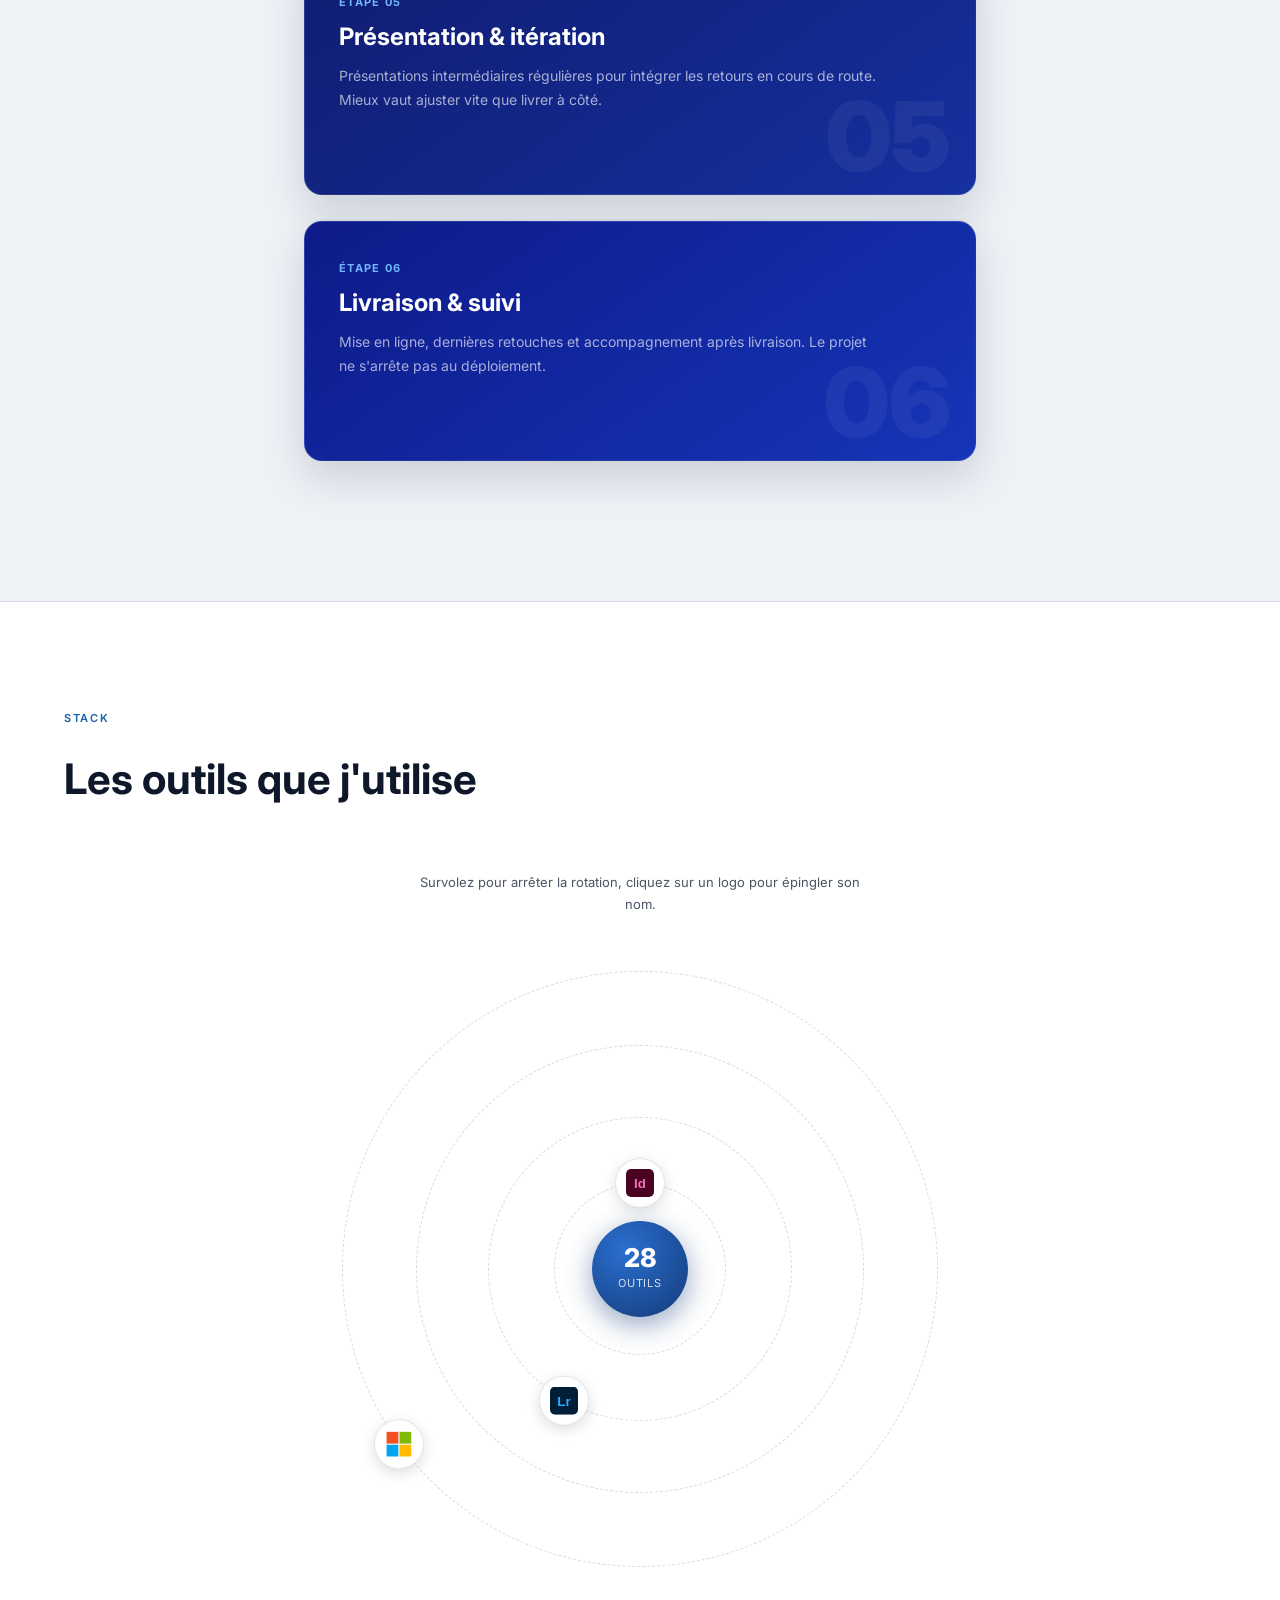
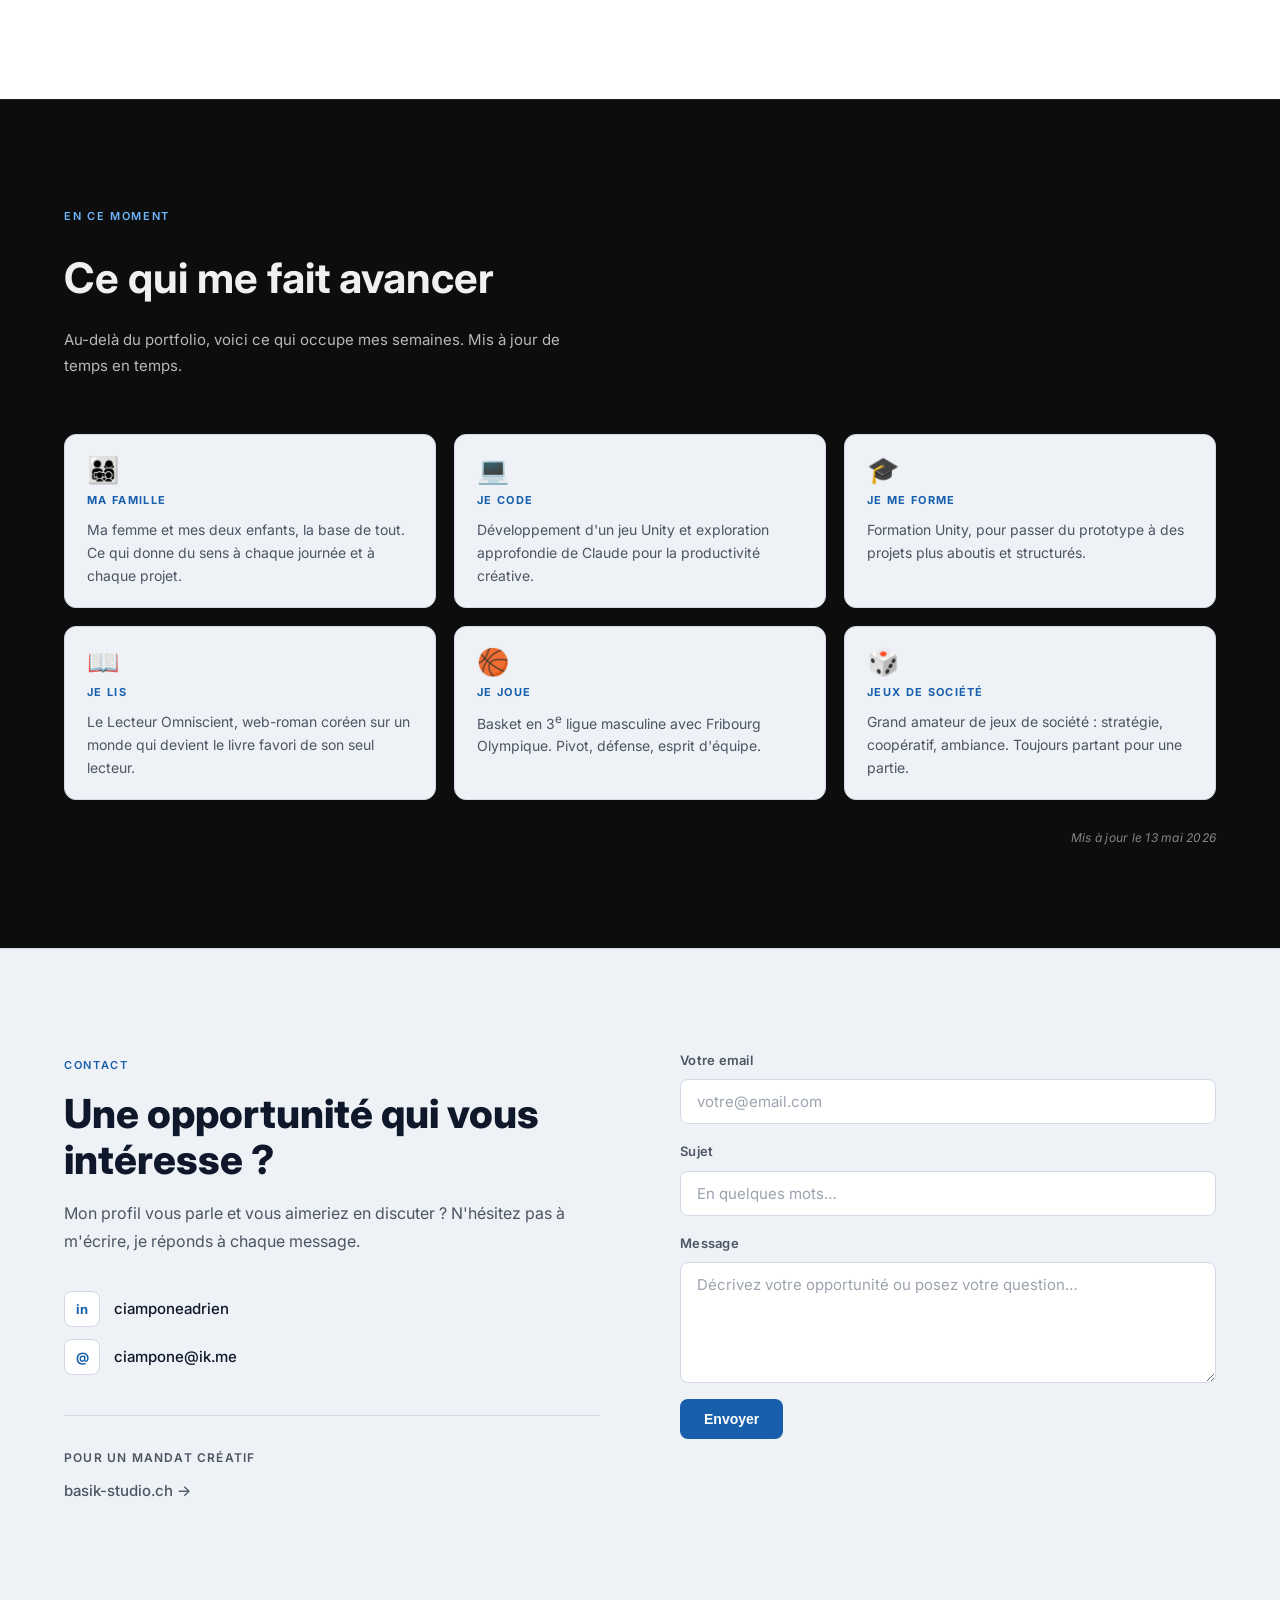
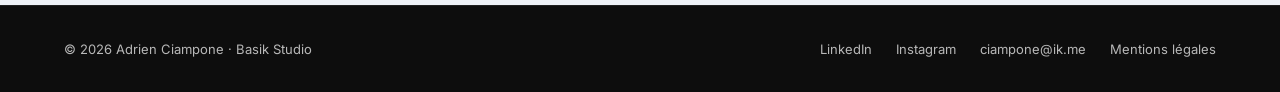
==== commit 9972446f: "feat: outils en système solaire + process en deck empilé Process : cartes empilées en sticky deck no" ====
--- a/index.html
+++ b/index.html
@@ -311,76 +311,52 @@
         <h2>Comment je travaille</h2>
         <p class="process__intro">Une méthode qui s'adapte au projet plutôt qu'un cadre rigide. Chaque mandat a son rythme, mais voici les étapes que je suis le plus souvent.</p>
       </div>
-    </div>
-
-    <div class="sc-track">
-
-      <div class="sc-item">
-        <div class="sc-card">
+
+      <div class="sc-track">
+
+        <article class="sc-card">
           <div class="sc-card__ghost">01</div>
-          <div class="sc-card__body">
-            <span class="sc-card__label">01</span>
-            <h3 class="sc-card__title">Rencontre &amp; écoute</h3>
-            <p class="sc-card__desc">Je rencontre le client pour comprendre son besoin réel, au-delà du brief initial. Beaucoup de questions, peu de présomptions.</p>
-          </div>
-        </div>
-      </div>
-
-      <div class="sc-item">
-        <div class="sc-card">
+          <span class="sc-card__label">Étape 01</span>
+          <h3 class="sc-card__title">Rencontre &amp; écoute</h3>
+          <p class="sc-card__desc">Je rencontre le client pour comprendre son besoin réel, au-delà du brief initial. Beaucoup de questions, peu de présomptions.</p>
+        </article>
+
+        <article class="sc-card">
           <div class="sc-card__ghost">02</div>
-          <div class="sc-card__body">
-            <span class="sc-card__label">02</span>
-            <h3 class="sc-card__title">Recherche de solution</h3>
-            <p class="sc-card__desc">Je propose une approche adaptée en discutant avec le client, en confrontant les idées et en explorant les contraintes.</p>
-          </div>
-        </div>
-      </div>
-
-      <div class="sc-item">
-        <div class="sc-card">
+          <span class="sc-card__label">Étape 02</span>
+          <h3 class="sc-card__title">Recherche de solution</h3>
+          <p class="sc-card__desc">Je propose une approche adaptée en discutant avec le client, en confrontant les idées et en explorant les contraintes.</p>
+        </article>
+
+        <article class="sc-card">
           <div class="sc-card__ghost">03</div>
-          <div class="sc-card__body">
-            <span class="sc-card__label">03</span>
-            <h3 class="sc-card__title">Devis &amp; cadrage</h3>
-            <p class="sc-card__desc">Validation du périmètre, du planning et du budget. Tout est clair des deux côtés avant de démarrer la production.</p>
-          </div>
-        </div>
-      </div>
-
-      <div class="sc-item">
-        <div class="sc-card">
+          <span class="sc-card__label">Étape 03</span>
+          <h3 class="sc-card__title">Devis &amp; cadrage</h3>
+          <p class="sc-card__desc">Validation du périmètre, du planning et du budget. Tout est clair des deux côtés avant de démarrer la production.</p>
+        </article>
+
+        <article class="sc-card">
           <div class="sc-card__ghost">04</div>
-          <div class="sc-card__body">
-            <span class="sc-card__label">04</span>
-            <h3 class="sc-card__title">Production</h3>
-            <p class="sc-card__desc">Mise en place de la solution : design, code, contenus. C'est la phase d'exécution, où l'attention au détail fait la différence.</p>
-          </div>
-        </div>
-      </div>
-
-      <div class="sc-item">
-        <div class="sc-card">
+          <span class="sc-card__label">Étape 04</span>
+          <h3 class="sc-card__title">Production</h3>
+          <p class="sc-card__desc">Mise en place de la solution : design, code, contenus. C'est la phase d'exécution, où l'attention au détail fait la différence.</p>
+        </article>
+
+        <article class="sc-card">
           <div class="sc-card__ghost">05</div>
-          <div class="sc-card__body">
-            <span class="sc-card__label">05</span>
-            <h3 class="sc-card__title">Présentation &amp; itération</h3>
-            <p class="sc-card__desc">Présentations intermédiaires régulières pour intégrer les retours en cours de route. Mieux vaut ajuster vite que livrer à côté.</p>
-          </div>
-        </div>
-      </div>
-
-      <div class="sc-item sc-item--last">
-        <div class="sc-card">
+          <span class="sc-card__label">Étape 05</span>
+          <h3 class="sc-card__title">Présentation &amp; itération</h3>
+          <p class="sc-card__desc">Présentations intermédiaires régulières pour intégrer les retours en cours de route. Mieux vaut ajuster vite que livrer à côté.</p>
+        </article>
+
+        <article class="sc-card">
           <div class="sc-card__ghost">06</div>
-          <div class="sc-card__body">
-            <span class="sc-card__label">06</span>
-            <h3 class="sc-card__title">Livraison &amp; suivi</h3>
-            <p class="sc-card__desc">Mise en ligne, dernières retouches et accompagnement après livraison. Le projet ne s'arrête pas au déploiement.</p>
-          </div>
-        </div>
-      </div>
-
+          <span class="sc-card__label">Étape 06</span>
+          <h3 class="sc-card__title">Livraison &amp; suivi</h3>
+          <p class="sc-card__desc">Mise en ligne, dernières retouches et accompagnement après livraison. Le projet ne s'arrête pas au déploiement.</p>
+        </article>
+
+      </div>
     </div>
   </section>
 
@@ -391,42 +367,8 @@
         <span class="label">Stack</span>
         <h2>Les outils que j'utilise</h2>
       </div>
-      <div class="stack__grid">
-
-        <div class="tool"><img src="https://cdn.simpleicons.org/figma" alt="" loading="lazy" /><span>Figma</span></div>
-        <div class="tool"><img src="https://cdn.jsdelivr.net/gh/devicons/devicon/icons/photoshop/photoshop-plain.svg" alt="" loading="lazy" /><span>Photoshop</span></div>
-        <div class="tool"><img src="https://cdn.jsdelivr.net/gh/devicons/devicon/icons/illustrator/illustrator-plain.svg" alt="" loading="lazy" /><span>Illustrator</span></div>
-        <div class="tool"><img src="images/icons/indesign.svg" alt="" loading="lazy" /><span>InDesign</span></div>
-        <div class="tool"><img src="https://cdn.jsdelivr.net/gh/devicons/devicon/icons/aftereffects/aftereffects-plain.svg" alt="" loading="lazy" /><span>After Effects</span></div>
-        <div class="tool"><img src="https://cdn.jsdelivr.net/gh/devicons/devicon/icons/premierepro/premierepro-plain.svg" alt="" loading="lazy" /><span>Premiere</span></div>
-
-        <div class="tool"><img src="images/icons/lightroom.svg" alt="" loading="lazy" /><span>Lightroom</span></div>
-        <div class="tool"><img src="https://cdn.simpleicons.org/davinciresolve" alt="" loading="lazy" /><span>DaVinci Resolve</span></div>
-        <div class="tool"><img src="https://cdn.simpleicons.org/html5" alt="" loading="lazy" /><span>HTML5</span></div>
-        <div class="tool"><img src="https://cdn.jsdelivr.net/gh/devicons/devicon/icons/css3/css3-original.svg" alt="" loading="lazy" /><span>CSS3</span></div>
-        <div class="tool"><img src="https://cdn.simpleicons.org/javascript" alt="" loading="lazy" /><span>JavaScript</span></div>
-        <div class="tool"><img src="https://cdn.simpleicons.org/wordpress" alt="" loading="lazy" /><span>WordPress</span></div>
-
-        <div class="tool"><img src="https://cdn.jsdelivr.net/gh/devicons/devicon/icons/vscode/vscode-original.svg" alt="" loading="lazy" /><span>VS Code</span></div>
-        <div class="tool"><img src="https://cdn.simpleicons.org/git" alt="" loading="lazy" /><span>Git</span></div>
-        <div class="tool"><img src="https://cdn.simpleicons.org/unity/000000" alt="" loading="lazy" /><span>Unity</span></div>
-        <div class="tool"><img src="https://cdn.simpleicons.org/claude" alt="" loading="lazy" /><span>Claude</span></div>
-        <div class="tool"><img src="https://unpkg.com/@lobehub/icons-static-svg/icons/openai.svg" alt="" loading="lazy" /><span>ChatGPT</span></div>
-        <div class="tool"><img src="https://cdn.simpleicons.org/notion" alt="" loading="lazy" /><span>Notion</span></div>
-
-        <div class="tool"><img src="https://cdn.jsdelivr.net/gh/devicons/devicon/icons/slack/slack-original.svg" alt="" loading="lazy" /><span>Slack</span></div>
-        <div class="tool"><img src="https://cdn.simpleicons.org/trello" alt="" loading="lazy" /><span>Trello</span></div>
-        <div class="tool"><img src="https://cdn.simpleicons.org/googledrive" alt="" loading="lazy" /><span>Google Workspace</span></div>
-        <div class="tool"><img src="images/icons/microsoft365.svg" alt="" loading="lazy" /><span>Microsoft 365</span></div>
-        <div class="tool"><img src="https://cdn.jsdelivr.net/gh/devicons/devicon/icons/canva/canva-original.svg" alt="" loading="lazy" /><span>Canva</span></div>
-        <div class="tool"><img src="https://cdn.simpleicons.org/mailchimp/000000" alt="" loading="lazy" /><span>Mailchimp</span></div>
-        <div class="tool"><img src="https://cdn.simpleicons.org/meta" alt="" loading="lazy" /><span>Meta Business</span></div>
-
-        <div class="tool"><img src="https://cdn.simpleicons.org/googleads" alt="" loading="lazy" /><span>Google Ads</span></div>
-        <div class="tool"><img src="https://cdn.simpleicons.org/googleanalytics" alt="" loading="lazy" /><span>Google Analytics</span></div>
-        <div class="tool"><img src="https://cdn.simpleicons.org/infomaniak/000000" alt="" loading="lazy" /><span>Infomaniak</span></div>
-
-      </div>
+      <p class="stack__hint">Survolez pour arrêter la rotation, cliquez sur un logo pour épingler son nom.</p>
+      <div class="solar" id="solar"></div>
     </div>
   </section>
 
--- a/style.css
+++ b/style.css
@@ -1040,158 +1040,231 @@
 .expertise__footer p { font-size: 14px; color: var(--gray-3); }
 
 /* ===== PROCESS ===== */
-.process { background: #0d0d0d; }
-.process .section__header h2 { color: var(--dark-text); }
-.process .process__intro { color: rgba(255,255,255,0.55); font-size: 15px; line-height: 1.7; margin-top: 14px; max-width: 620px; }
-.process .label { color: var(--accent-bright); }
-.process .container { padding-bottom: 56px; }
-
-/* ===== Scroll Cards ===== */
+.process { background: var(--gray-1); }
+.process__intro { color: var(--gray-4); font-size: 15px; line-height: 1.7; margin-top: 14px; max-width: 620px; }
+
+/* ===== Cartes empilées (deck sticky, non immersif) ===== */
 .sc-track {
-  position: relative;
-  max-width: 860px;
-  margin: 0 auto;
-  padding: 0 24px;
-}
-
-.sc-item {
-  height: 140vh;
-}
-.sc-item--last {
-  height: auto;
-  padding-bottom: 100px;
+  max-width: 720px;
+  margin: 40px auto 0;
+  padding: 0 24px 40px;
 }
 
 .sc-card {
   position: sticky;
-  top: 80px;
-  height: calc(100vh - 140px);
-  border-radius: 20px;
+  height: 240px;
+  margin-bottom: 26px;
+  border-radius: 18px;
   overflow: hidden;
-  display: flex;
-  align-items: flex-end;
-  padding: 48px;
-  border: 1px solid rgba(255,255,255,0.07);
-  transform-origin: top center;
-  transition: transform 0.18s ease-out, filter 0.18s ease-out;
-  will-change: transform;
-}
-
-.sc-item:nth-child(1) .sc-card { z-index: 1; background: linear-gradient(145deg, #161e2d 0%, #1c2840 100%); }
-.sc-item:nth-child(2) .sc-card { z-index: 2; background: linear-gradient(145deg, #142040 0%, #1a2c55 100%); }
-.sc-item:nth-child(3) .sc-card { z-index: 3; background: linear-gradient(145deg, #122250 0%, #173065 100%); }
-.sc-item:nth-child(4) .sc-card { z-index: 4; background: linear-gradient(145deg, #102460 0%, #163275 100%); }
-.sc-item:nth-child(5) .sc-card { z-index: 5; background: linear-gradient(145deg, #0e2270 0%, #1535888 100%); }
-.sc-item:nth-child(6) .sc-card { z-index: 6; background: linear-gradient(145deg, #0c1e88 0%, #1a40b0 100%); }
+  padding: 30px 34px;
+  border: 1px solid rgba(255,255,255,0.10);
+  box-shadow: 0 -2px 0 rgba(0,0,0,0.04), 0 16px 40px rgba(15,23,42,0.16);
+}
+
+/* Chaque carte se cale un peu plus bas que la précédente : la pile reste visible */
+.sc-card:nth-child(1) { top: 110px; z-index: 1; background: linear-gradient(145deg, #1c2535 0%, #242f45 100%); }
+.sc-card:nth-child(2) { top: 134px; z-index: 2; background: linear-gradient(145deg, #182240 0%, #1e2e55 100%); }
+.sc-card:nth-child(3) { top: 158px; z-index: 3; background: linear-gradient(145deg, #152050 0%, #1b2c68 100%); }
+.sc-card:nth-child(4) { top: 182px; z-index: 4; background: linear-gradient(145deg, #121e60 0%, #172a7a 100%); }
+.sc-card:nth-child(5) { top: 206px; z-index: 5; background: linear-gradient(145deg, #101c70 0%, #1530a0 100%); }
+.sc-card:nth-child(6) { top: 230px; z-index: 6; background: linear-gradient(145deg, #0e1a88 0%, #1535b8 100%); margin-bottom: 0; }
 
 .sc-card__ghost {
   position: absolute;
-  top: 28px;
-  right: 36px;
-  font-size: 130px;
+  bottom: 10px;
+  right: 24px;
+  font-size: 96px;
   font-weight: 900;
   line-height: 1;
-  color: rgba(255,255,255,0.04);
+  color: rgba(255,255,255,0.05);
   font-family: var(--font);
   user-select: none;
   pointer-events: none;
 }
 
-.sc-card__body {
-  position: relative;
-  z-index: 1;
-}
-
 .sc-card__label {
-  display: block;
+  display: inline-block;
   font-size: 11px;
   font-weight: 700;
-  letter-spacing: 0.14em;
+  letter-spacing: 0.12em;
   text-transform: uppercase;
   color: var(--accent-bright);
-  margin-bottom: 18px;
+  margin-bottom: 12px;
 }
 
 .sc-card__title {
-  font-size: 40px;
+  font-size: 24px;
   font-weight: 700;
   color: #fff;
-  line-height: 1.15;
-  margin-bottom: 20px;
+  line-height: 1.2;
+  margin-bottom: 12px;
 }
 
 .sc-card__desc {
-  font-size: 16px;
-  color: rgba(255,255,255,0.62);
-  line-height: 1.75;
-  max-width: 520px;
-}
-
-@media (max-width: 768px) {
-  .sc-item { height: 110vh; }
-  .sc-item--last { height: auto; padding-bottom: 60px; }
-  .sc-card { top: 64px; height: calc(100vh - 96px); padding: 28px; border-radius: 14px; }
-  .sc-card__ghost { font-size: 80px; right: 22px; top: 18px; }
-  .sc-card__title { font-size: 26px; }
-  .sc-card__desc { font-size: 14px; }
-}
-
-/* ===== STACK / OUTILS ===== */
+  font-size: 14px;
+  color: rgba(255,255,255,0.64);
+  line-height: 1.7;
+  max-width: 540px;
+}
+
+@media (max-width: 600px) {
+  .sc-card { height: 220px; padding: 24px 26px; }
+  .sc-card:nth-child(1) { top: 88px; }
+  .sc-card:nth-child(2) { top: 106px; }
+  .sc-card:nth-child(3) { top: 124px; }
+  .sc-card:nth-child(4) { top: 142px; }
+  .sc-card:nth-child(5) { top: 160px; }
+  .sc-card:nth-child(6) { top: 178px; }
+  .sc-card__title { font-size: 20px; }
+  .sc-card__ghost { font-size: 72px; }
+}
+
+/* ===== STACK / OUTILS — système solaire ===== */
 .stack { background: var(--black); }
 
-.stack__grid {
-  display: grid;
-  grid-template-columns: repeat(6, 1fr);
-  gap: 16px;
-}
-
-.tool {
+.stack__hint {
+  text-align: center;
+  color: var(--gray-4);
+  font-size: 13px;
+  margin: 6px auto 0;
+  max-width: 460px;
+}
+
+.solar {
+  display: flex;
+  justify-content: center;
+  align-items: center;
+  margin-top: 24px;
+  overflow: hidden;
+}
+
+.solar__stage {
+  position: relative;
+  width: 660px;
+  height: 660px;
+  flex: 0 0 auto;
+}
+
+/* Cercles pointillés statiques */
+.orbit-line {
+  position: absolute;
+  top: 50%;
+  left: 50%;
+  transform: translate(-50%, -50%);
+  border: 1px dashed var(--gray-2);
+  border-radius: 50%;
+  pointer-events: none;
+}
+
+/* Noyau central */
+.solar__core {
+  position: absolute;
+  top: 50%;
+  left: 50%;
+  transform: translate(-50%, -50%);
+  width: 96px;
+  height: 96px;
+  border-radius: 50%;
+  background: radial-gradient(circle at 35% 30%, #2a6fd0 0%, #143a78 100%);
+  color: #fff;
+  display: flex;
+  flex-direction: column;
+  align-items: center;
+  justify-content: center;
+  box-shadow: 0 8px 28px rgba(20,58,120,0.45);
+  z-index: 5;
+}
+.solar__core span { font-size: 26px; font-weight: 800; line-height: 1; }
+.solar__core small { font-size: 11px; letter-spacing: 0.08em; text-transform: uppercase; opacity: 0.8; margin-top: 3px; }
+
+/* Rotor : porte les satellites et tourne */
+.rotor {
+  position: absolute;
+  top: 50%;
+  left: 50%;
+  width: 0;
+  height: 0;
+  animation: solar-spin var(--dur, 60s) linear infinite;
+}
+
+/* Satellite : placé sur l'orbite (statique dans le rotor) */
+.sat {
+  position: absolute;
+  top: 0;
+  left: 0;
+  width: 0;
+  height: 0;
+}
+
+/* Contre-rotation : le logo reste droit */
+.sat__inner {
+  position: absolute;
+  top: -25px;
+  left: -25px;
+  width: 50px;
+  height: 50px;
+  animation: solar-spin-rev var(--dur, 60s) linear infinite;
+}
+
+/* Bulle blanche cliquable (lisible dans les deux thèmes) */
+.sat__btn {
+  position: relative;
+  width: 50px;
+  height: 50px;
+  border-radius: 50%;
   background: #ffffff;
-  border: 1px solid var(--gray-2);
-  border-radius: 10px;
-  padding: 18px 8px 14px;
-  display: flex;
-  flex-direction: column;
+  border: 1px solid rgba(15,23,42,0.10);
+  box-shadow: 0 4px 14px rgba(15,23,42,0.14);
+  display: flex;
   align-items: center;
   justify-content: center;
-  gap: 10px;
-  text-align: center;
-  transition: transform var(--trans), border-color var(--trans), box-shadow var(--trans);
-}
-.tool:hover {
-  transform: translateY(-3px);
-  border-color: rgba(61,158,255,0.4);
-  box-shadow: 0 8px 20px rgba(15, 23, 42, 0.06);
-}
-
-.tool img {
-  width: 36px;
-  height: 36px;
-  filter: grayscale(100%);
-  opacity: 0.55;
-  transition: filter 0.3s ease, opacity 0.3s ease, transform 0.3s ease;
-}
-.tool:hover img {
-  filter: none;
-  opacity: 1;
-  transform: scale(1.08);
-}
-
-.tool span {
-  font-size: 12px;
+  cursor: pointer;
+  padding: 0;
+  transition: transform 0.2s ease, box-shadow 0.2s ease;
+}
+.sat__btn:hover,
+.sat__btn:focus-visible { transform: scale(1.16); box-shadow: 0 6px 20px rgba(15,23,42,0.22); outline: none; }
+.sat__btn img { width: 28px; height: 28px; pointer-events: none; }
+
+/* Nom de l'outil (tooltip) */
+.sat__name {
+  position: absolute;
+  bottom: calc(100% + 8px);
+  left: 50%;
+  transform: translateX(-50%);
+  background: #111722;
+  color: #fff;
+  font-size: 11px;
   font-weight: 600;
-  color: var(--gray-4);
-  line-height: 1.3;
-}
-.tool:hover span { color: var(--white); }
-
-@media (max-width: 900px) {
-  .stack__grid { grid-template-columns: repeat(4, 1fr); }
-}
-@media (max-width: 540px) {
-  .stack__grid { grid-template-columns: repeat(3, 1fr); }
-  .tool img { width: 30px; height: 30px; }
-  .tool span { font-size: 11px; }
+  white-space: nowrap;
+  padding: 4px 9px;
+  border-radius: 6px;
+  opacity: 0;
+  pointer-events: none;
+  transition: opacity 0.18s ease;
+  z-index: 6;
+}
+.sat__btn:hover .sat__name,
+.sat__btn:focus-visible .sat__name,
+.sat__btn.is-pinned .sat__name { opacity: 1; }
+
+/* Survol du système = tout se fige */
+.solar__stage:hover .rotor,
+.solar__stage:hover .sat__inner { animation-play-state: paused; }
+
+@keyframes solar-spin     { to { transform: rotate(360deg); } }
+@keyframes solar-spin-rev { to { transform: rotate(-360deg); } }
+
+@media (prefers-reduced-motion: reduce) {
+  .rotor, .sat__inner { animation: none; }
+}
+
+/* Responsive : on réduit le système entier */
+@media (max-width: 720px) {
+  .solar__stage { transform: scale(0.62); margin: -125px 0; }
+}
+@media (max-width: 460px) {
+  .solar__stage { transform: scale(0.5); margin: -165px 0; }
 }
 
 /* ===== EN CE MOMENT (section sombre) ===== */
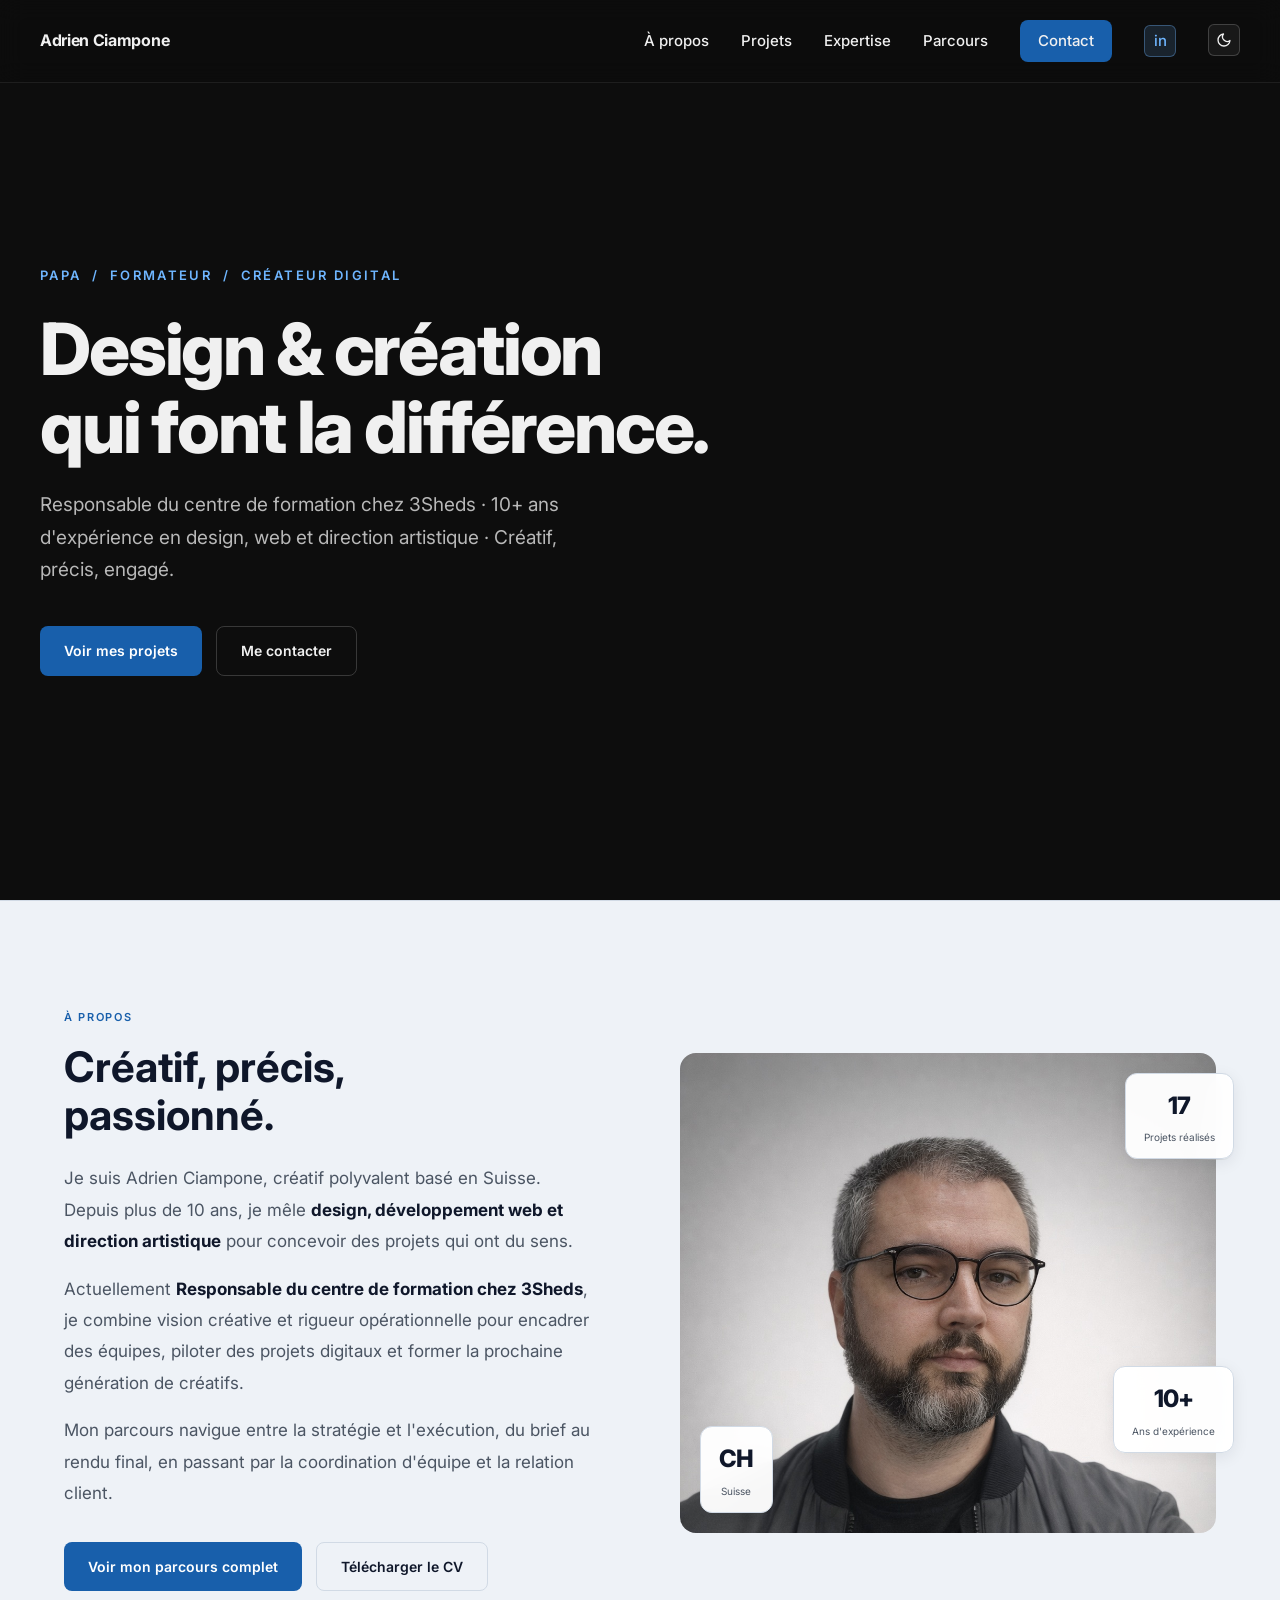
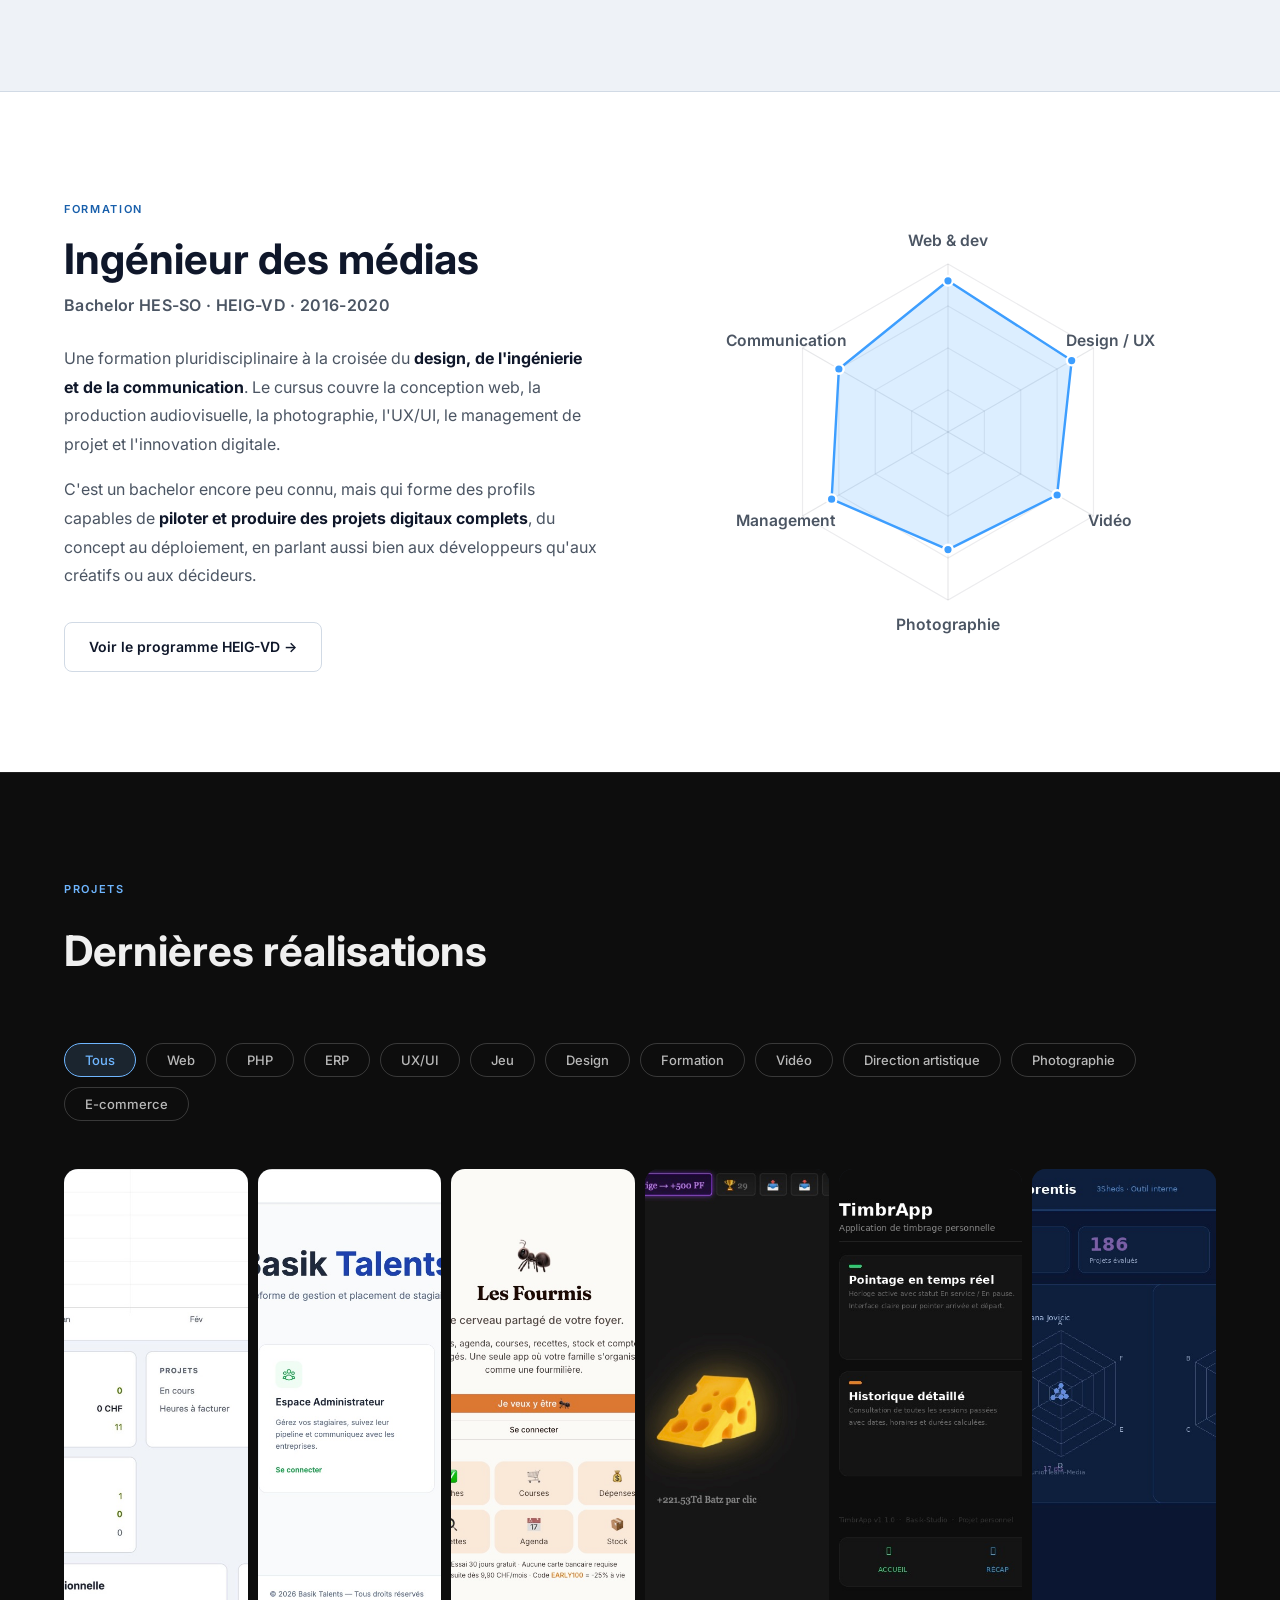
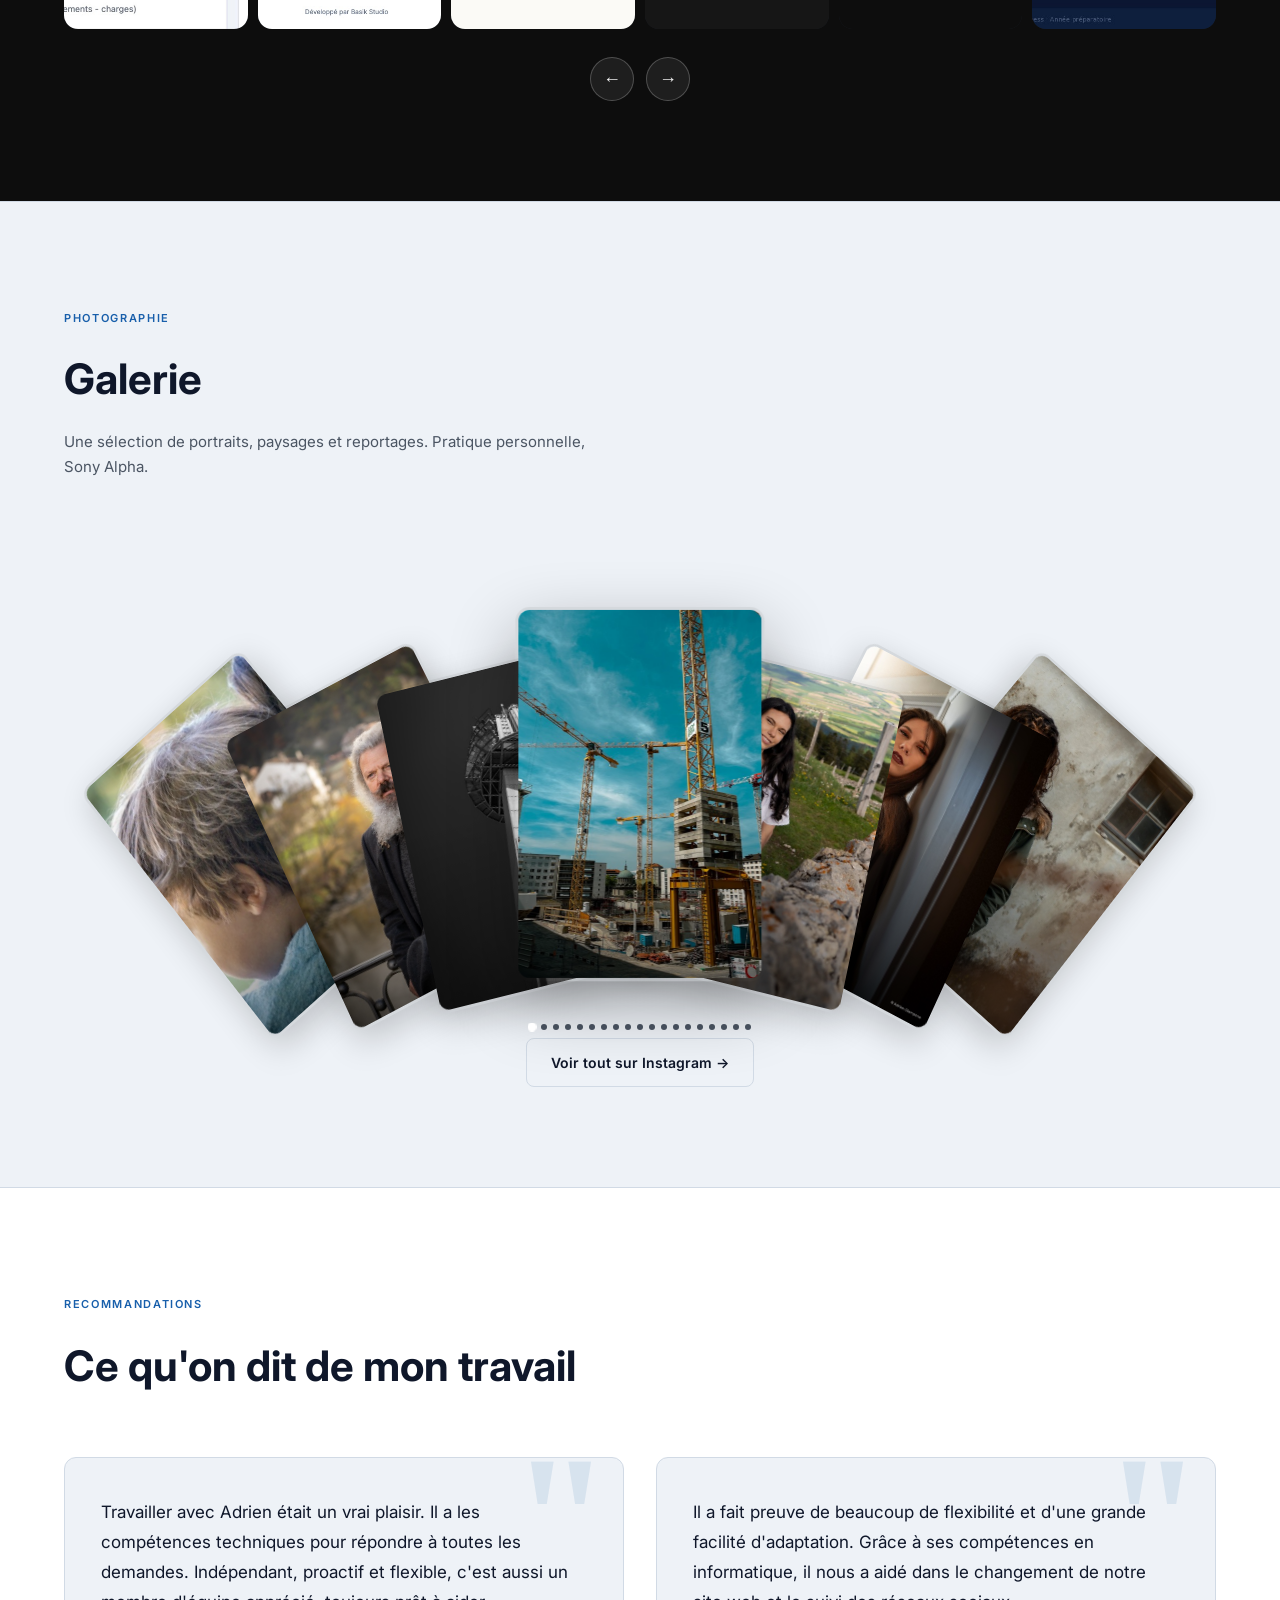
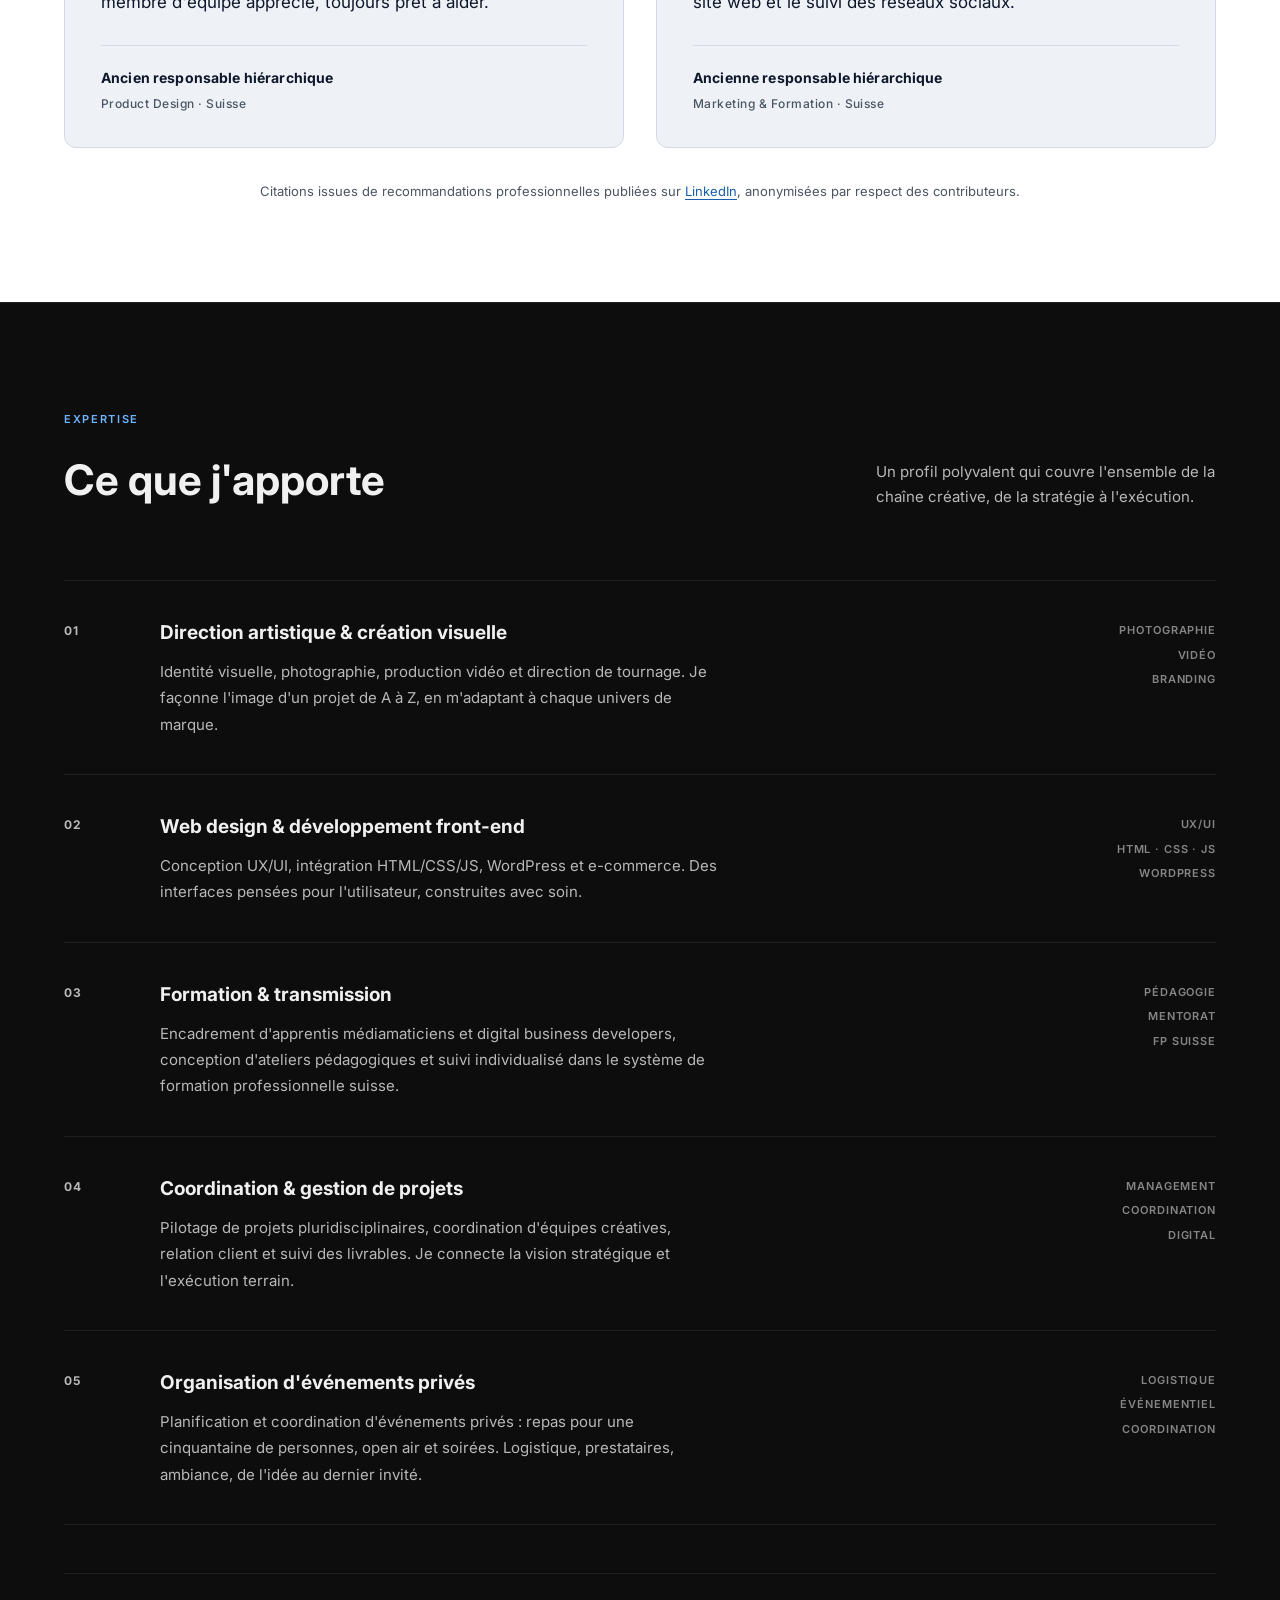
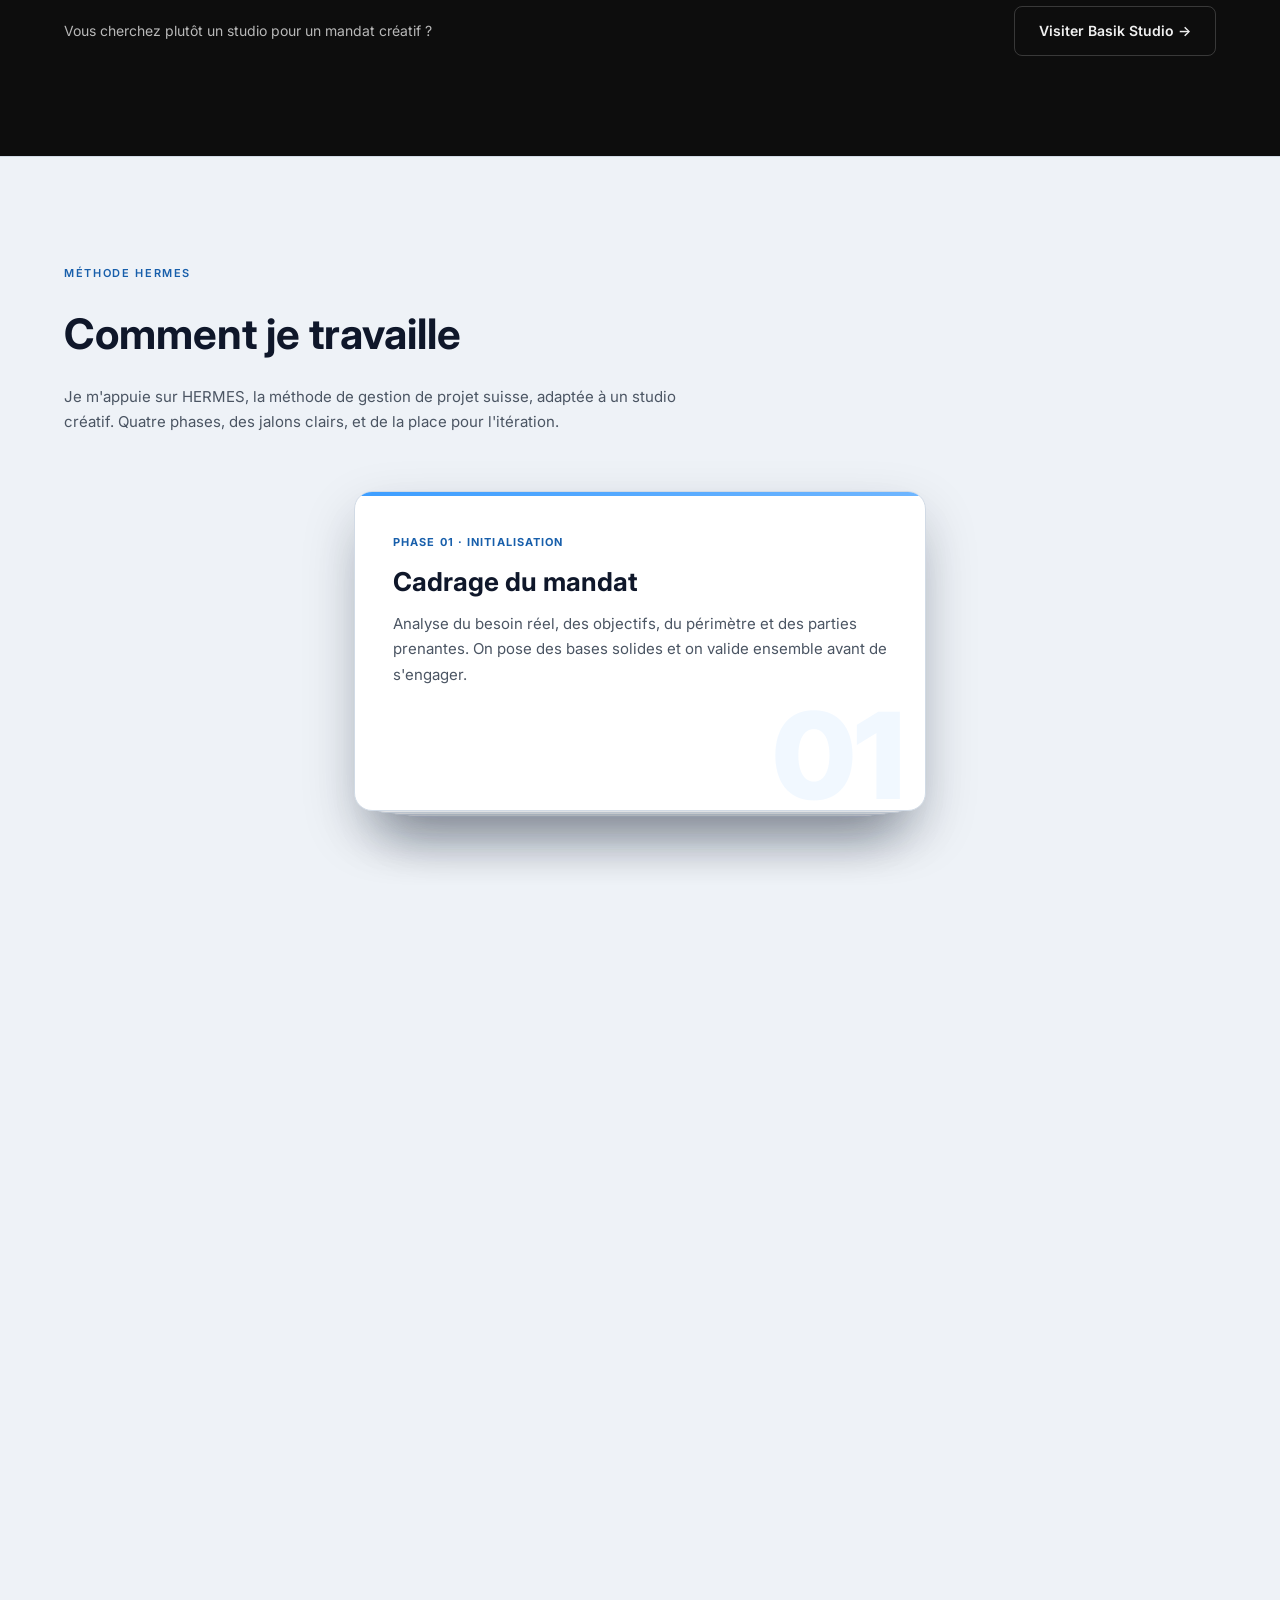
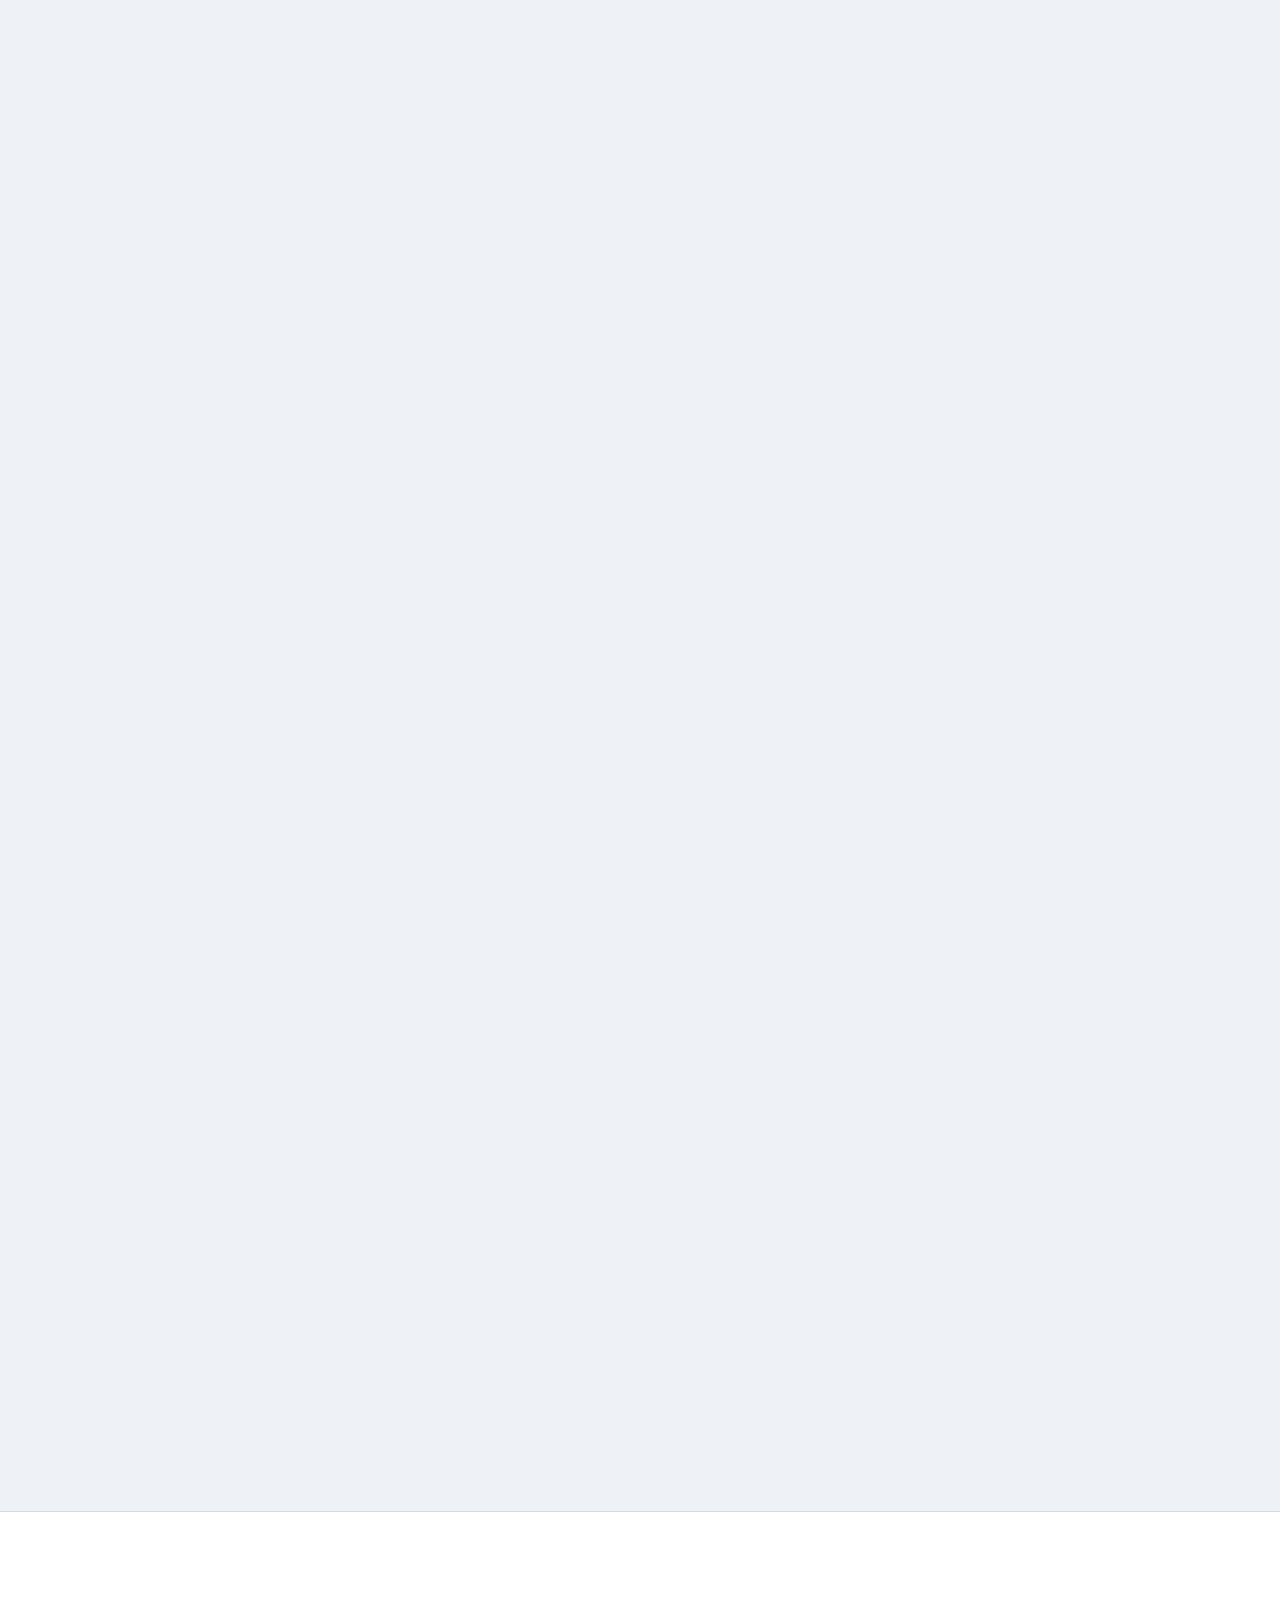
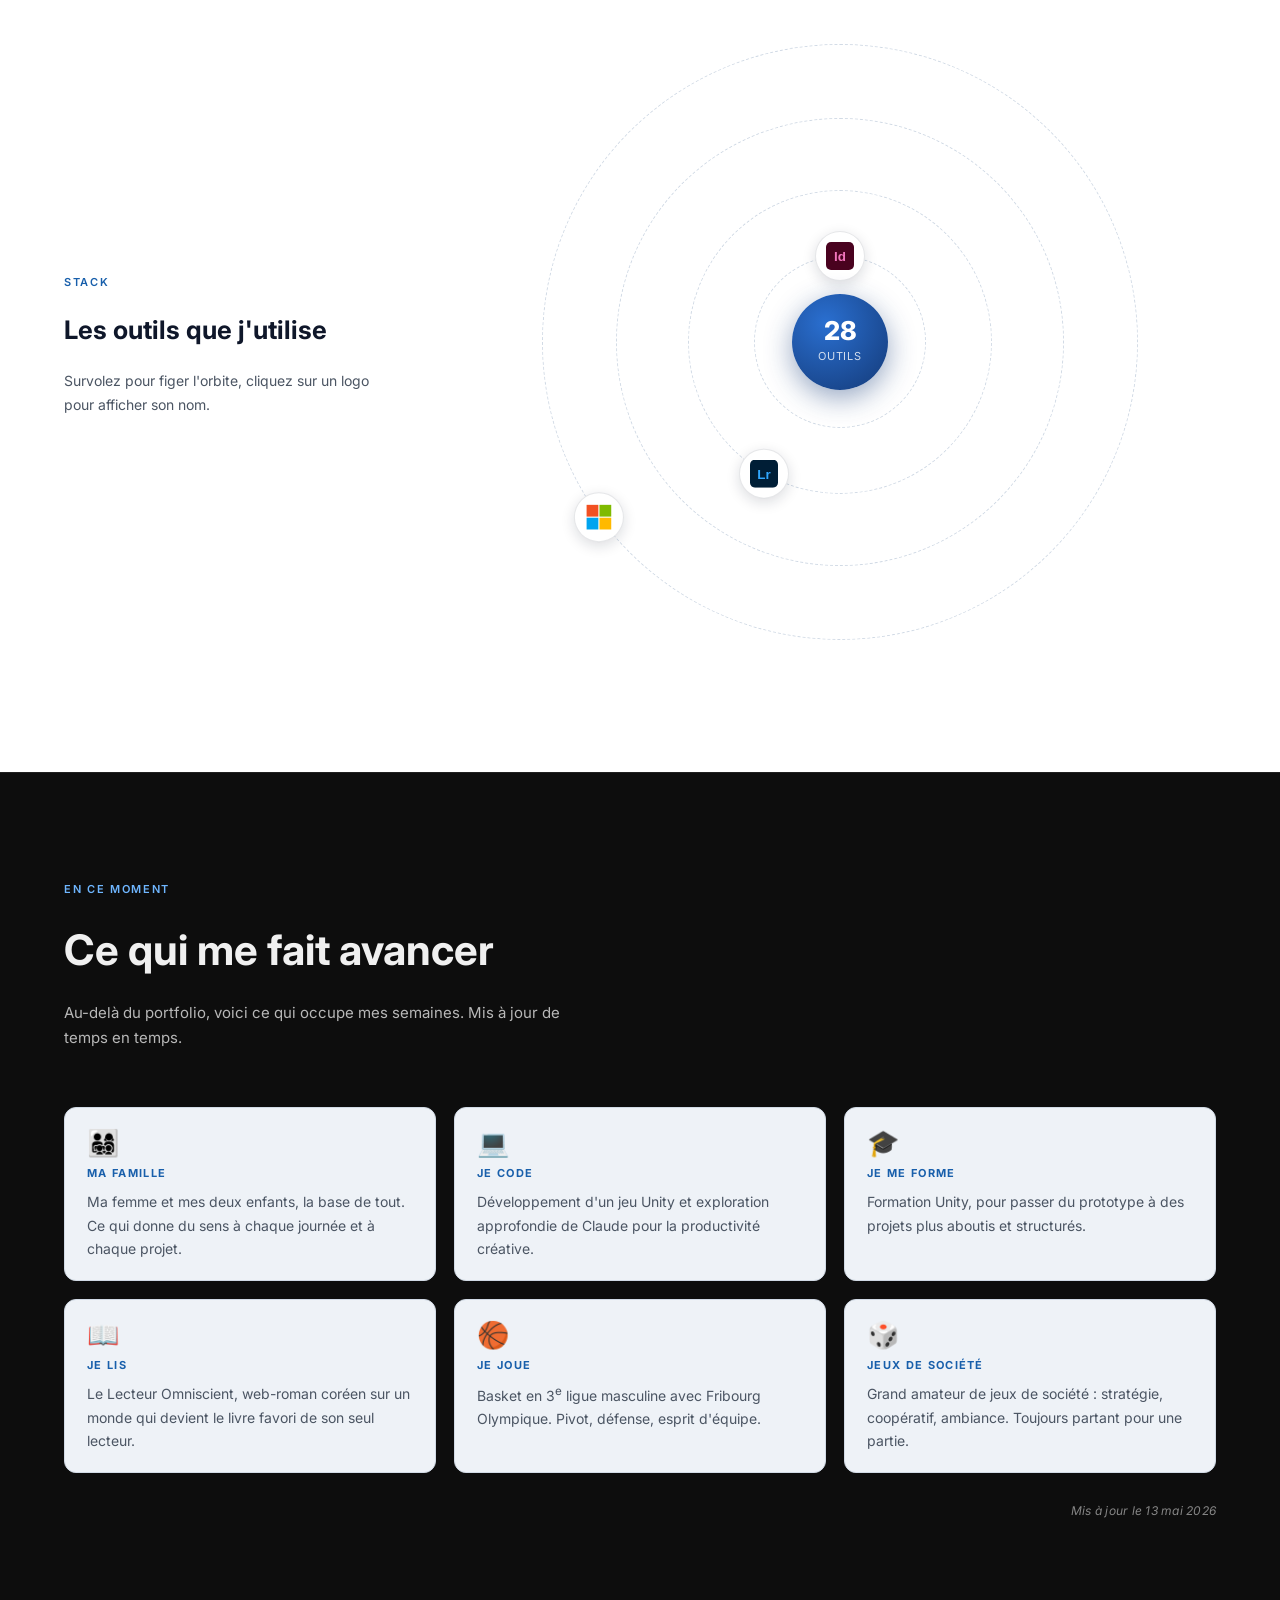
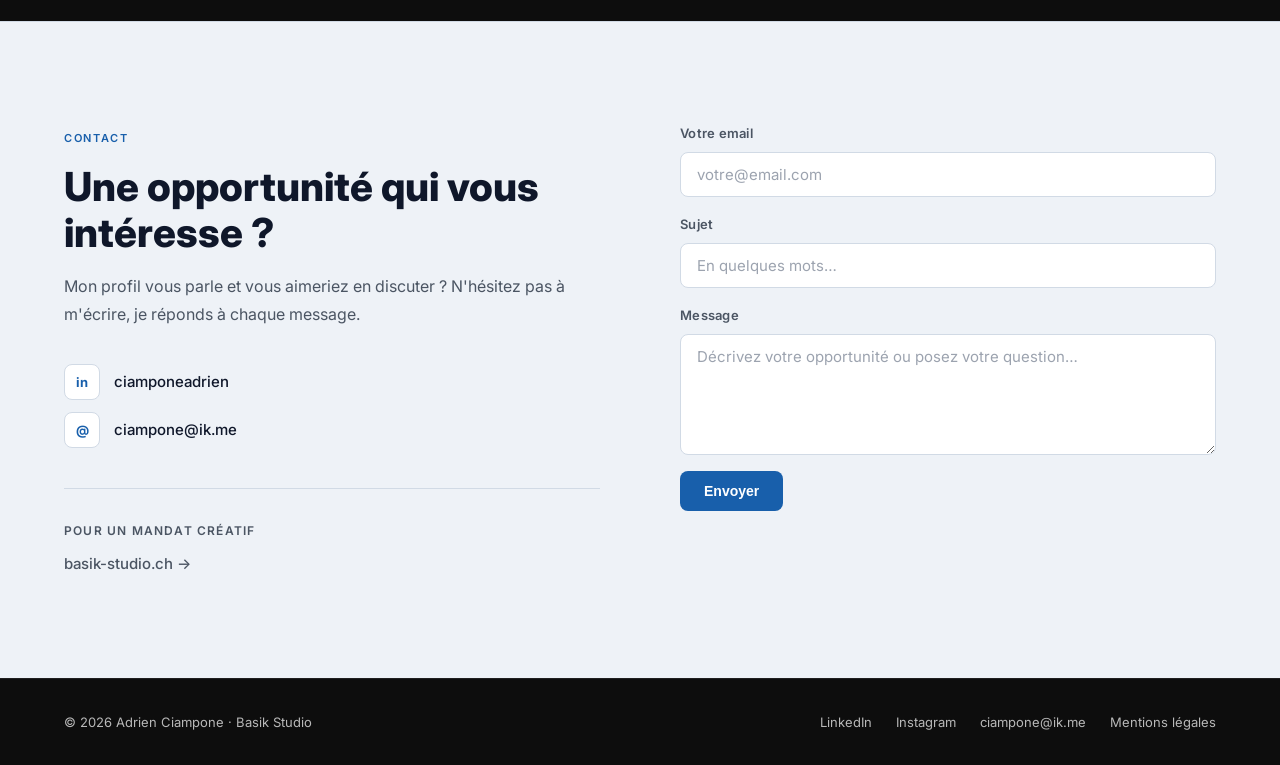
==== commit 2dfc6fb1: "feat: outils 2 colonnes + process HERMES révélé au scroll Outils : layout 2 colonnes (titre à gauche" ====
--- a/index.html
+++ b/index.html
@@ -307,53 +307,41 @@
   <section class="process section" id="process">
     <div class="container">
       <div class="section__header">
-        <span class="label">Process</span>
+        <span class="label">Méthode HERMES</span>
         <h2>Comment je travaille</h2>
-        <p class="process__intro">Une méthode qui s'adapte au projet plutôt qu'un cadre rigide. Chaque mandat a son rythme, mais voici les étapes que je suis le plus souvent.</p>
-      </div>
-
-      <div class="sc-track">
+        <p class="process__intro">Je m'appuie sur HERMES, la méthode de gestion de projet suisse, adaptée à un studio créatif. Quatre phases, des jalons clairs, et de la place pour l'itération.</p>
+      </div>
+    </div>
+
+    <div class="sc-track" id="sc-track">
+      <div class="sc-stack" id="sc-stack">
 
         <article class="sc-card">
           <div class="sc-card__ghost">01</div>
-          <span class="sc-card__label">Étape 01</span>
-          <h3 class="sc-card__title">Rencontre &amp; écoute</h3>
-          <p class="sc-card__desc">Je rencontre le client pour comprendre son besoin réel, au-delà du brief initial. Beaucoup de questions, peu de présomptions.</p>
+          <span class="sc-card__label">Phase 01 · Initialisation</span>
+          <h3 class="sc-card__title">Cadrage du mandat</h3>
+          <p class="sc-card__desc">Analyse du besoin réel, des objectifs, du périmètre et des parties prenantes. On pose des bases solides et on valide ensemble avant de s'engager.</p>
         </article>
 
         <article class="sc-card">
           <div class="sc-card__ghost">02</div>
-          <span class="sc-card__label">Étape 02</span>
-          <h3 class="sc-card__title">Recherche de solution</h3>
-          <p class="sc-card__desc">Je propose une approche adaptée en discutant avec le client, en confrontant les idées et en explorant les contraintes.</p>
+          <span class="sc-card__label">Phase 02 · Conception</span>
+          <h3 class="sc-card__title">Élaboration de la solution</h3>
+          <p class="sc-card__desc">Variantes, maquettes et planification détaillée. On confronte les idées, on choisit la meilleure approche et on fixe les spécifications.</p>
         </article>
 
         <article class="sc-card">
           <div class="sc-card__ghost">03</div>
-          <span class="sc-card__label">Étape 03</span>
-          <h3 class="sc-card__title">Devis &amp; cadrage</h3>
-          <p class="sc-card__desc">Validation du périmètre, du planning et du budget. Tout est clair des deux côtés avant de démarrer la production.</p>
+          <span class="sc-card__label">Phase 03 · Réalisation</span>
+          <h3 class="sc-card__title">Mise en œuvre</h3>
+          <p class="sc-card__desc">Design, développement et contenus. Production itérative avec des points de validation réguliers : mieux vaut ajuster vite que livrer à côté.</p>
         </article>
 
         <article class="sc-card">
           <div class="sc-card__ghost">04</div>
-          <span class="sc-card__label">Étape 04</span>
-          <h3 class="sc-card__title">Production</h3>
-          <p class="sc-card__desc">Mise en place de la solution : design, code, contenus. C'est la phase d'exécution, où l'attention au détail fait la différence.</p>
-        </article>
-
-        <article class="sc-card">
-          <div class="sc-card__ghost">05</div>
-          <span class="sc-card__label">Étape 05</span>
-          <h3 class="sc-card__title">Présentation &amp; itération</h3>
-          <p class="sc-card__desc">Présentations intermédiaires régulières pour intégrer les retours en cours de route. Mieux vaut ajuster vite que livrer à côté.</p>
-        </article>
-
-        <article class="sc-card">
-          <div class="sc-card__ghost">06</div>
-          <span class="sc-card__label">Étape 06</span>
-          <h3 class="sc-card__title">Livraison &amp; suivi</h3>
-          <p class="sc-card__desc">Mise en ligne, dernières retouches et accompagnement après livraison. Le projet ne s'arrête pas au déploiement.</p>
+          <span class="sc-card__label">Phase 04 · Déploiement</span>
+          <h3 class="sc-card__title">Mise en production &amp; suivi</h3>
+          <p class="sc-card__desc">Mise en ligne, transfert et formation. Accompagnement après livraison pour garantir la pérennité : le projet ne s'arrête pas au déploiement.</p>
         </article>
 
       </div>
@@ -362,12 +350,12 @@
 
   <!-- STACK -->
   <section class="stack section" id="stack">
-    <div class="container">
-      <div class="section__header">
+    <div class="container stack__layout">
+      <div class="stack__intro">
         <span class="label">Stack</span>
         <h2>Les outils que j'utilise</h2>
-      </div>
-      <p class="stack__hint">Survolez pour arrêter la rotation, cliquez sur un logo pour épingler son nom.</p>
+        <p class="stack__hint">Survolez pour figer l'orbite, cliquez sur un logo pour afficher son nom.</p>
+      </div>
       <div class="solar" id="solar"></div>
     </div>
   </section>
--- a/style.css
+++ b/style.css
@@ -1043,40 +1043,54 @@
 .process { background: var(--gray-1); }
 .process__intro { color: var(--gray-4); font-size: 15px; line-height: 1.7; margin-top: 14px; max-width: 620px; }
 
-/* ===== Cartes empilées (deck sticky, non immersif) ===== */
+/* ===== Pile de cartes révélée au scroll ===== */
 .sc-track {
-  max-width: 720px;
-  margin: 40px auto 0;
-  padding: 0 24px 40px;
+  position: relative;
+  height: 280vh;           /* réserve de scroll pour révéler les 4 cartes */
+}
+
+.sc-stack {
+  position: sticky;
+  top: calc(50vh - 180px);
+  height: 340px;
+  max-width: 620px;
+  margin: 0 auto;
+  padding: 0 24px;
 }
 
 .sc-card {
-  position: sticky;
-  height: 240px;
-  margin-bottom: 26px;
+  position: absolute;
+  top: 0;
+  left: 24px;
+  right: 24px;
+  height: 320px;
   border-radius: 18px;
+  padding: 34px 38px;
+  background: var(--black);
+  border: 1px solid var(--gray-2);
+  box-shadow: 0 22px 55px rgba(15,23,42,0.16);
   overflow: hidden;
-  padding: 30px 34px;
-  border: 1px solid rgba(255,255,255,0.10);
-  box-shadow: 0 -2px 0 rgba(0,0,0,0.04), 0 16px 40px rgba(15,23,42,0.16);
-}
-
-/* Chaque carte se cale un peu plus bas que la précédente : la pile reste visible */
-.sc-card:nth-child(1) { top: 110px; z-index: 1; background: linear-gradient(145deg, #1c2535 0%, #242f45 100%); }
-.sc-card:nth-child(2) { top: 134px; z-index: 2; background: linear-gradient(145deg, #182240 0%, #1e2e55 100%); }
-.sc-card:nth-child(3) { top: 158px; z-index: 3; background: linear-gradient(145deg, #152050 0%, #1b2c68 100%); }
-.sc-card:nth-child(4) { top: 182px; z-index: 4; background: linear-gradient(145deg, #121e60 0%, #172a7a 100%); }
-.sc-card:nth-child(5) { top: 206px; z-index: 5; background: linear-gradient(145deg, #101c70 0%, #1530a0 100%); }
-.sc-card:nth-child(6) { top: 230px; z-index: 6; background: linear-gradient(145deg, #0e1a88 0%, #1535b8 100%); margin-bottom: 0; }
+  transform-origin: center top;
+  will-change: transform, opacity;
+}
+/* Liseré d'accent en haut de carte */
+.sc-card::before {
+  content: '';
+  position: absolute;
+  top: 0; left: 0; right: 0;
+  height: 4px;
+  background: linear-gradient(90deg, var(--accent) 0%, #6fb6ff 100%);
+}
 
 .sc-card__ghost {
   position: absolute;
-  bottom: 10px;
-  right: 24px;
-  font-size: 96px;
+  bottom: -6px;
+  right: 20px;
+  font-size: 120px;
   font-weight: 900;
   line-height: 1;
-  color: rgba(255,255,255,0.05);
+  color: var(--accent);
+  opacity: 0.07;
   font-family: var(--font);
   user-select: none;
   pointer-events: none;
@@ -1086,56 +1100,70 @@
   display: inline-block;
   font-size: 11px;
   font-weight: 700;
-  letter-spacing: 0.12em;
+  letter-spacing: 0.10em;
   text-transform: uppercase;
-  color: var(--accent-bright);
-  margin-bottom: 12px;
+  color: var(--accent-text);
+  margin-bottom: 14px;
 }
 
 .sc-card__title {
-  font-size: 24px;
+  font-size: 26px;
   font-weight: 700;
-  color: #fff;
+  color: var(--white);
   line-height: 1.2;
-  margin-bottom: 12px;
+  margin-bottom: 14px;
 }
 
 .sc-card__desc {
+  font-size: 15px;
+  color: var(--gray-4);
+  line-height: 1.7;
+  max-width: 520px;
+}
+
+/* Fallback (prefers-reduced-motion) : cartes en liste simple */
+.sc-track.sc-static { height: auto; padding: 40px 0; }
+.sc-track.sc-static .sc-stack { position: static; height: auto; }
+.sc-track.sc-static .sc-card { position: relative; left: auto; right: auto; transform: none !important; opacity: 1 !important; margin: 0 auto 18px; max-width: 572px; }
+
+@media (max-width: 600px) {
+  .sc-track { height: 320vh; }
+  .sc-stack { top: calc(50vh - 165px); height: 320px; }
+  .sc-card { height: 300px; padding: 28px 26px; }
+  .sc-card__title { font-size: 21px; }
+  .sc-card__ghost { font-size: 92px; }
+}
+
+/* ===== STACK / OUTILS — système solaire ===== */
+.stack { background: var(--black); overflow: hidden; }
+
+.stack__layout {
+  display: grid;
+  grid-template-columns: minmax(260px, 360px) 1fr;
+  align-items: center;
+  gap: 40px;
+}
+.stack__intro .section__header,
+.stack__intro { margin-bottom: 0; }
+
+.stack__hint {
+  color: var(--gray-4);
   font-size: 14px;
-  color: rgba(255,255,255,0.64);
   line-height: 1.7;
-  max-width: 540px;
-}
-
-@media (max-width: 600px) {
-  .sc-card { height: 220px; padding: 24px 26px; }
-  .sc-card:nth-child(1) { top: 88px; }
-  .sc-card:nth-child(2) { top: 106px; }
-  .sc-card:nth-child(3) { top: 124px; }
-  .sc-card:nth-child(4) { top: 142px; }
-  .sc-card:nth-child(5) { top: 160px; }
-  .sc-card:nth-child(6) { top: 178px; }
-  .sc-card__title { font-size: 20px; }
-  .sc-card__ghost { font-size: 72px; }
-}
-
-/* ===== STACK / OUTILS — système solaire ===== */
-.stack { background: var(--black); }
-
-.stack__hint {
-  text-align: center;
-  color: var(--gray-4);
-  font-size: 13px;
-  margin: 6px auto 0;
-  max-width: 460px;
+  margin-top: 18px;
+  max-width: 320px;
 }
 
 .solar {
   display: flex;
   justify-content: center;
   align-items: center;
-  margin-top: 24px;
-  overflow: hidden;
+  overflow: visible;
+}
+
+@media (max-width: 900px) {
+  .stack__layout { grid-template-columns: 1fr; gap: 8px; text-align: center; }
+  .stack__hint { margin-left: auto; margin-right: auto; }
 }
 
 .solar__stage {
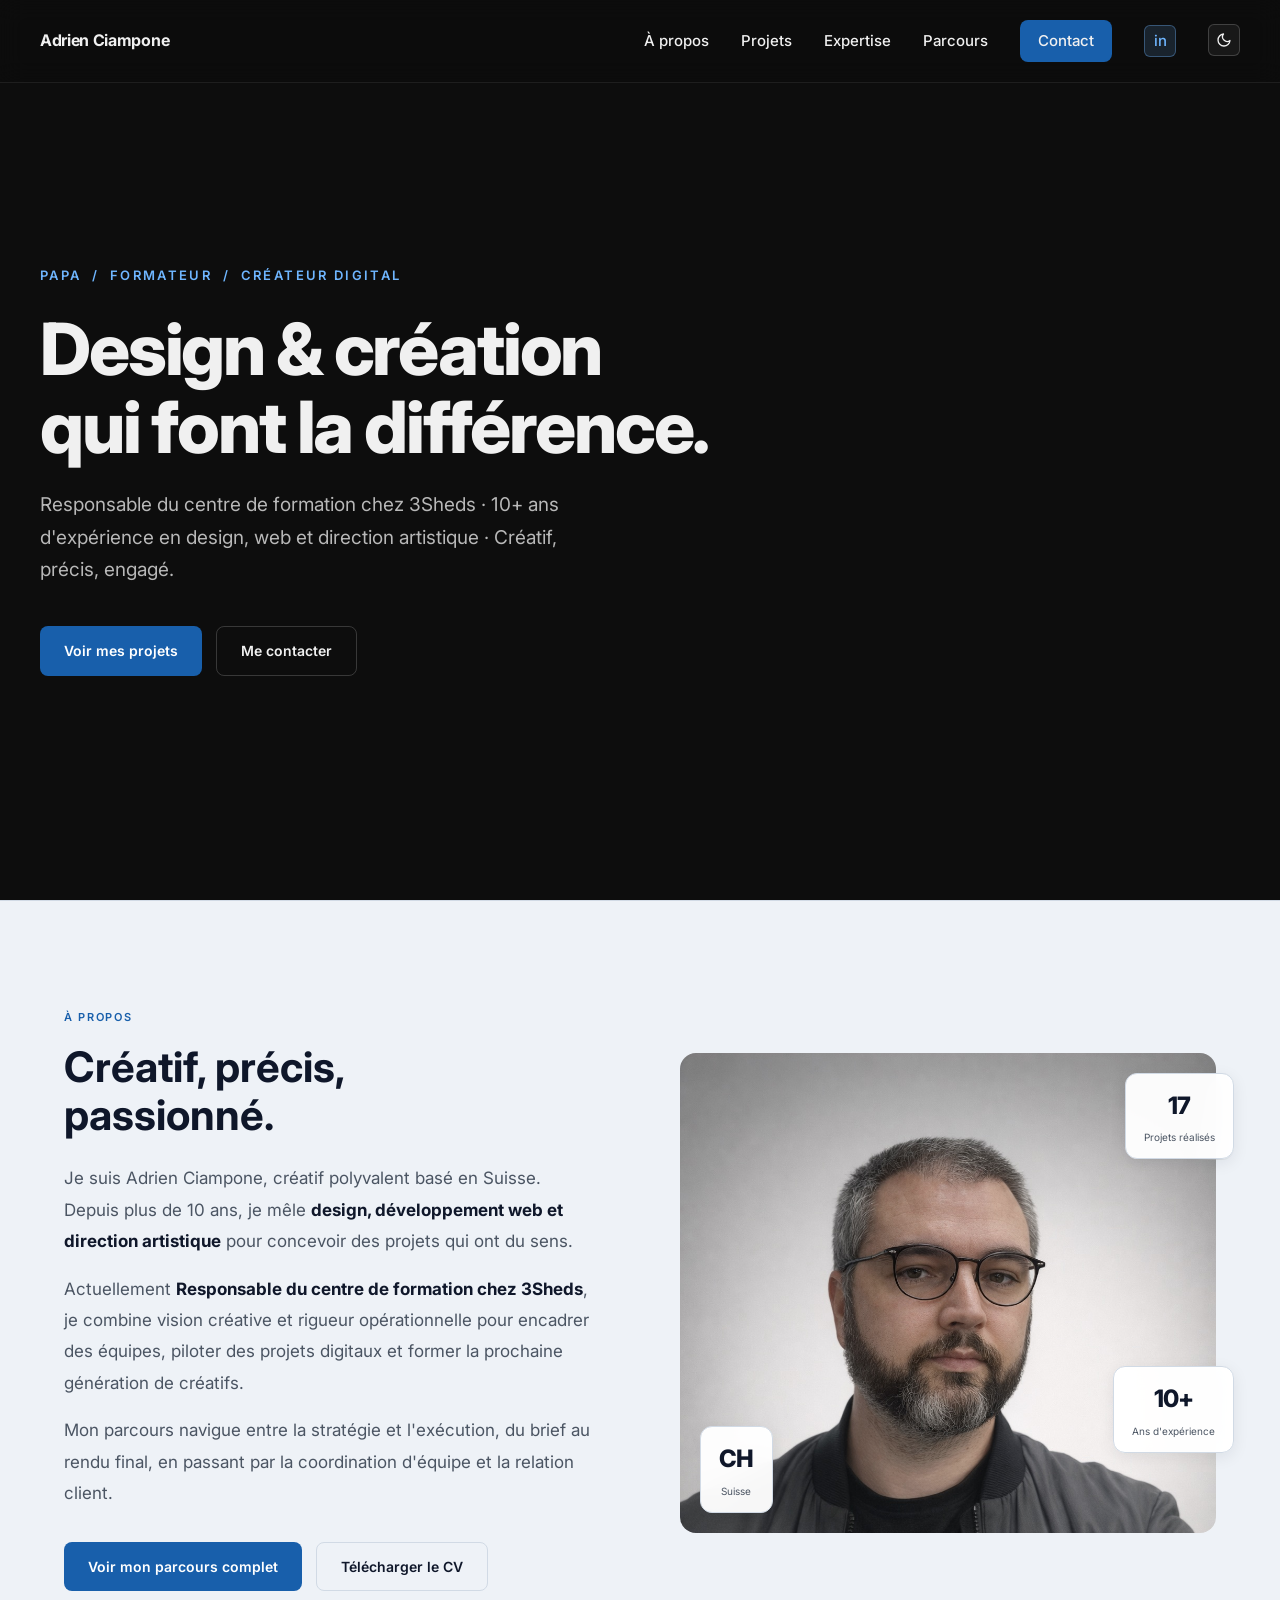
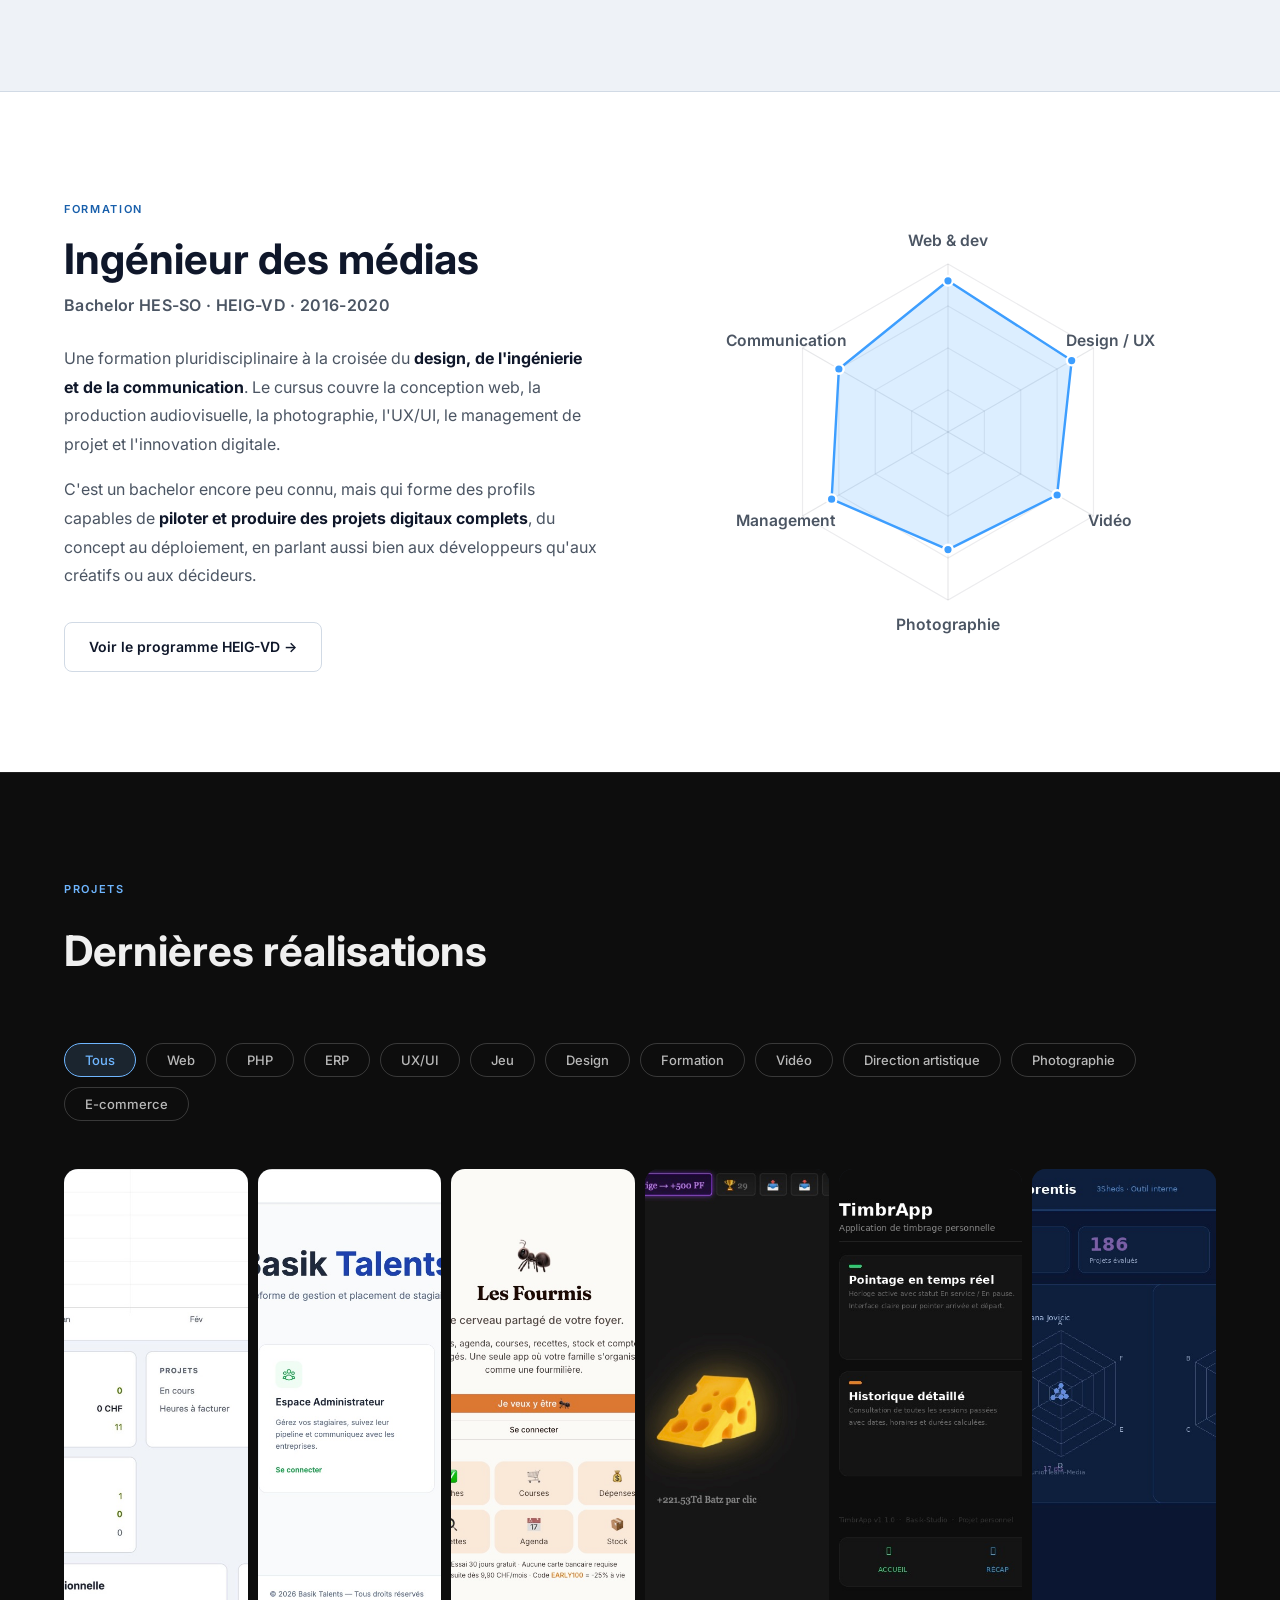
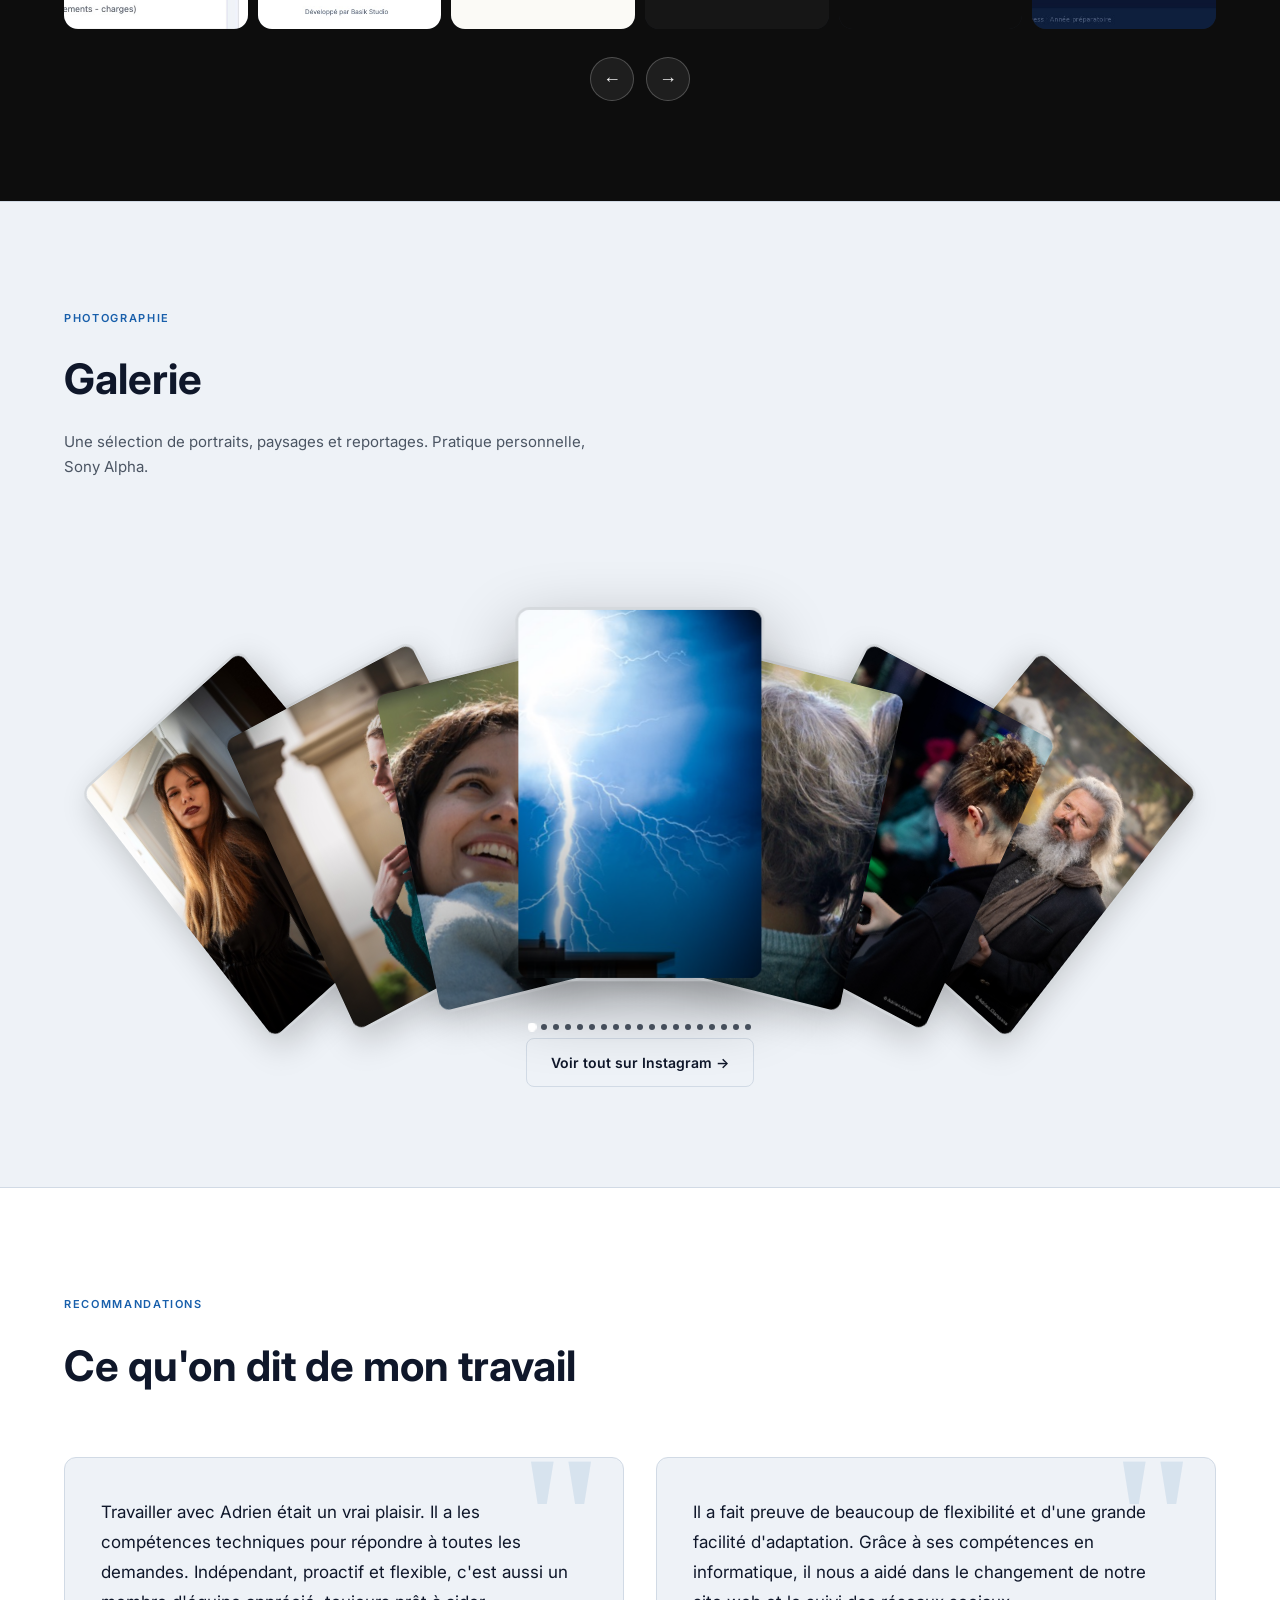
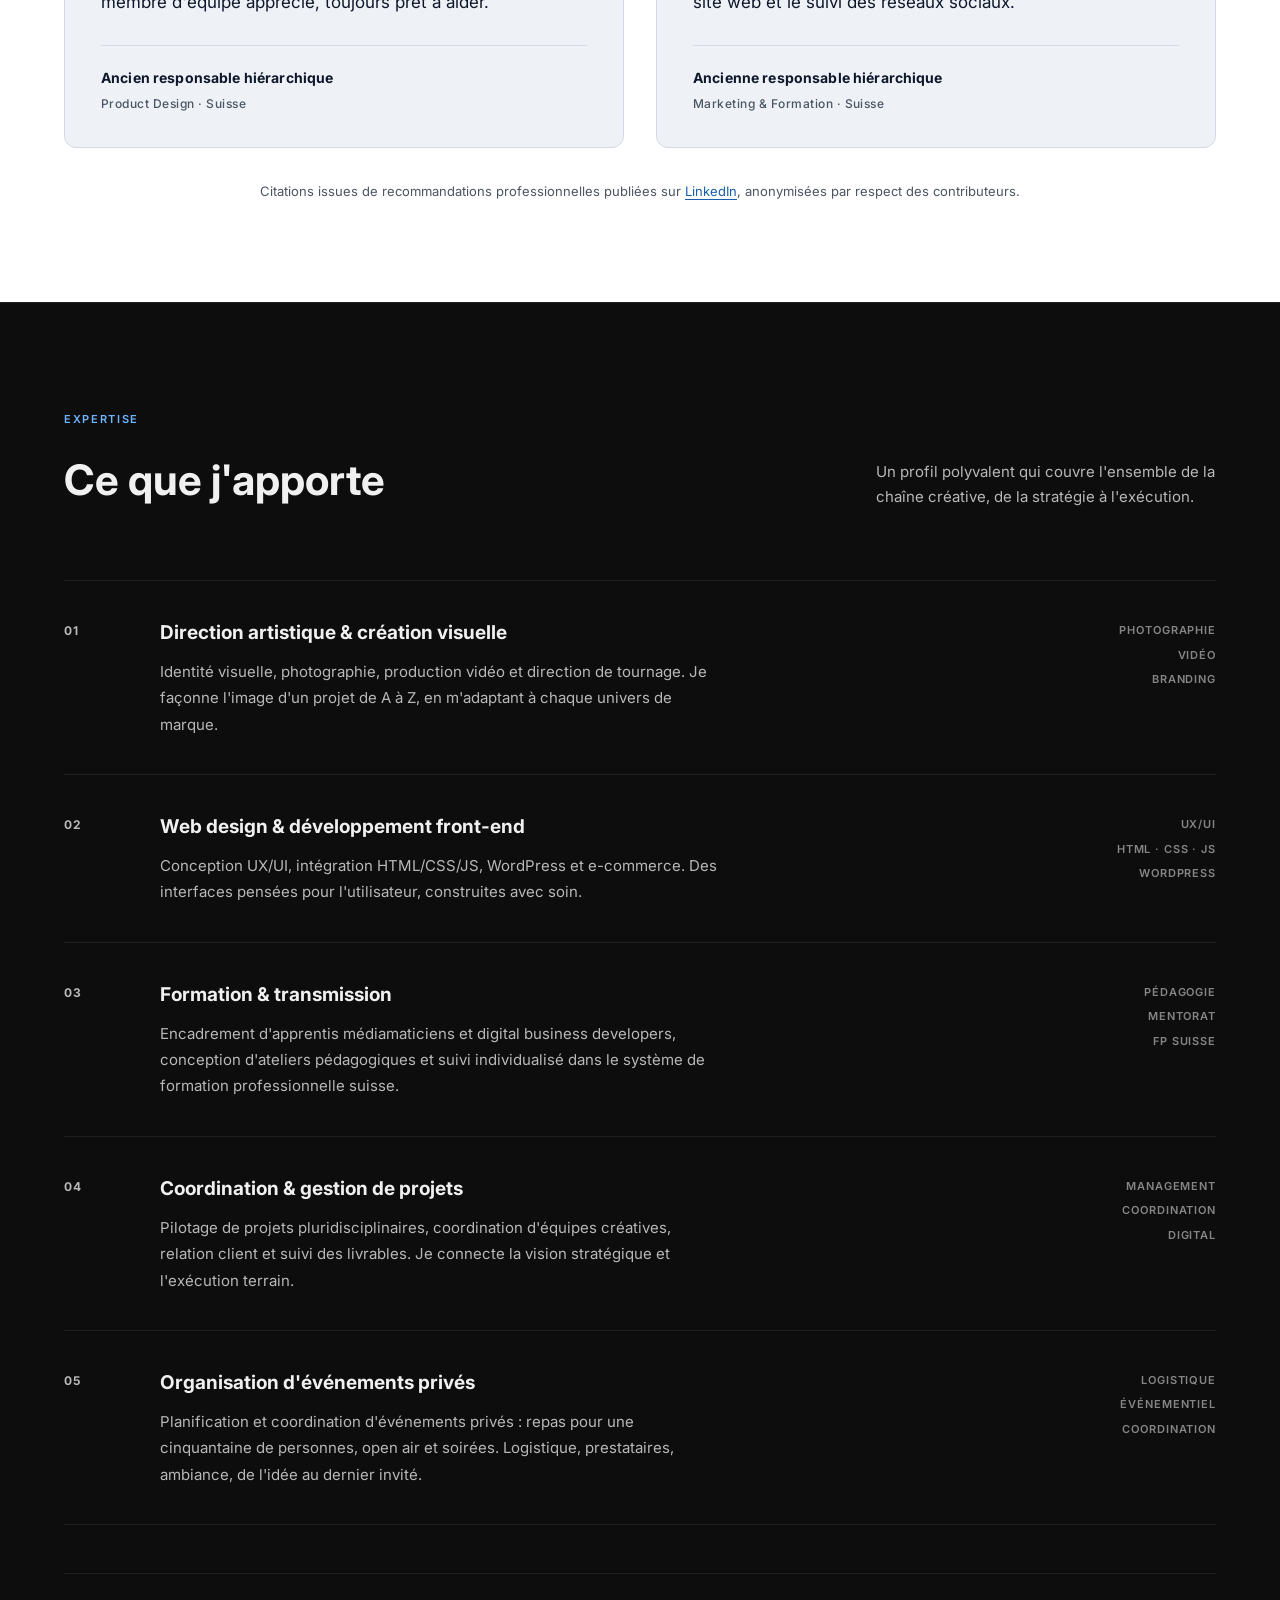
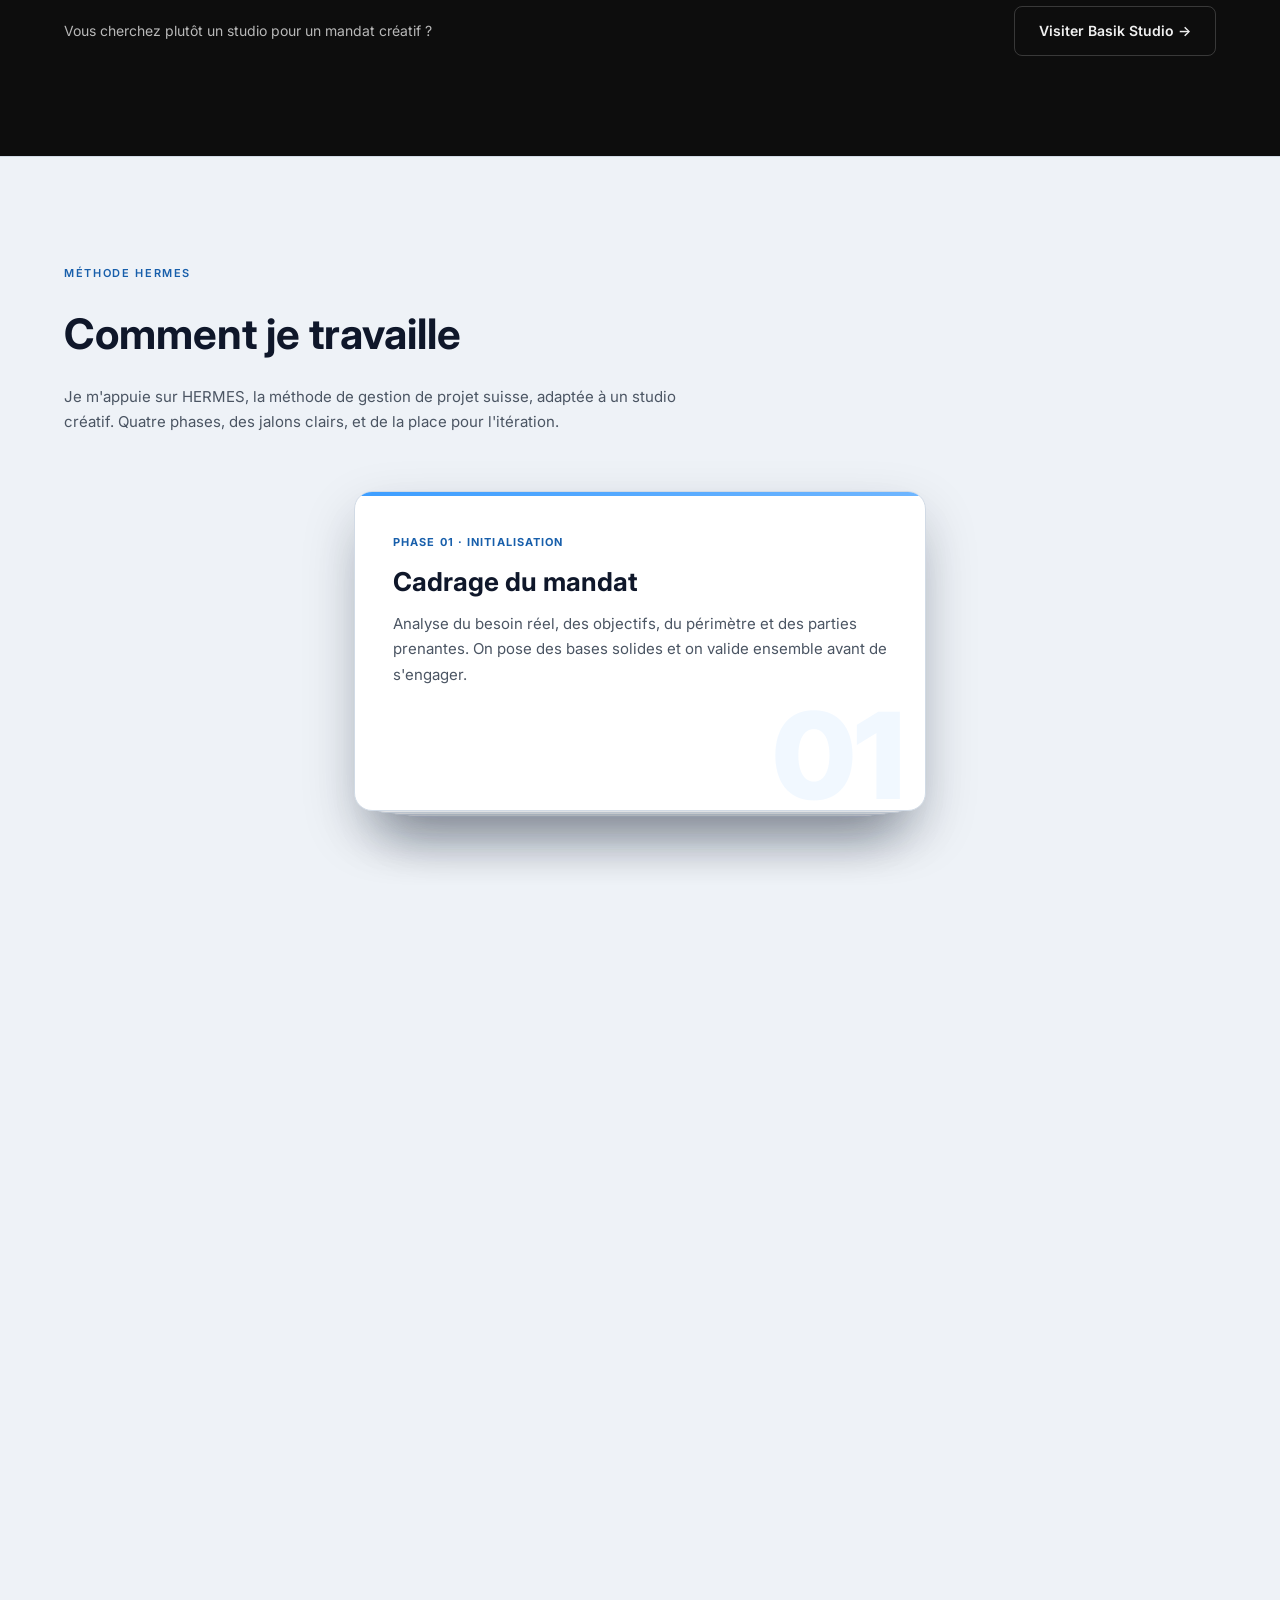
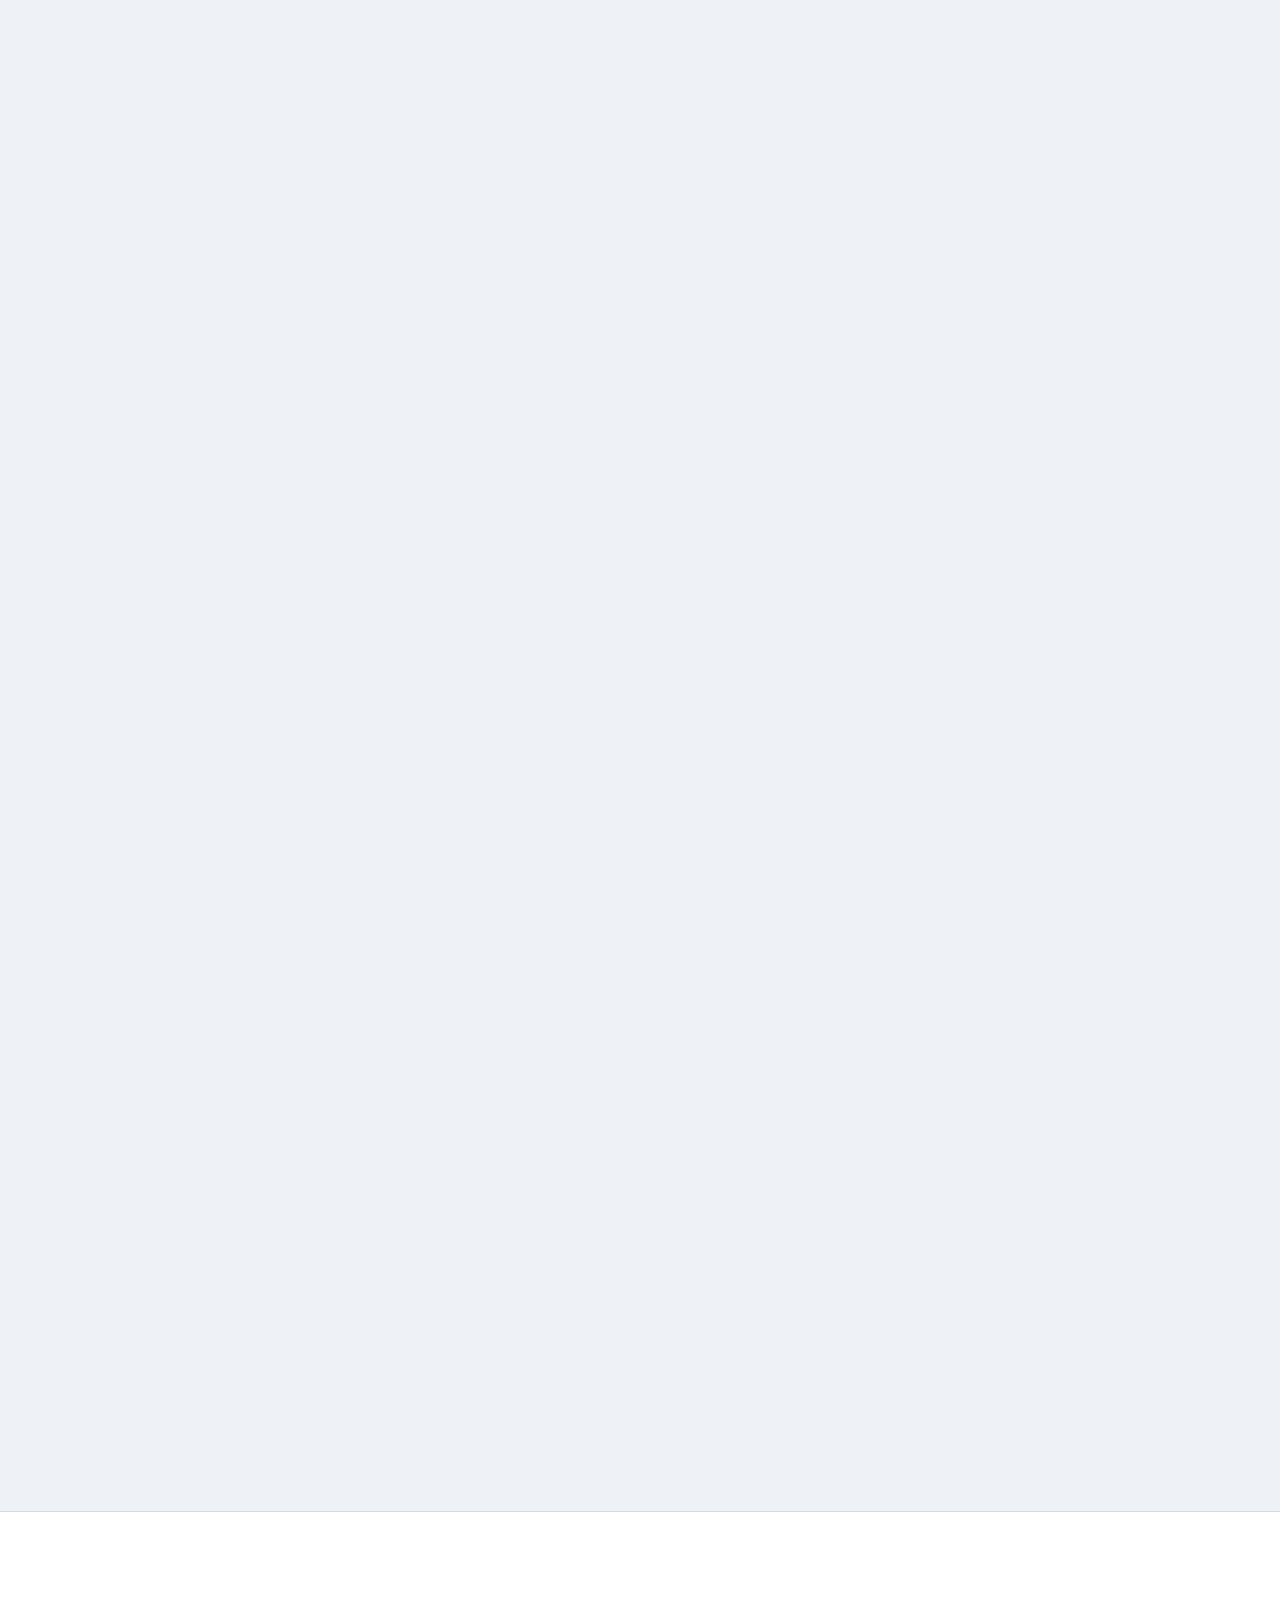
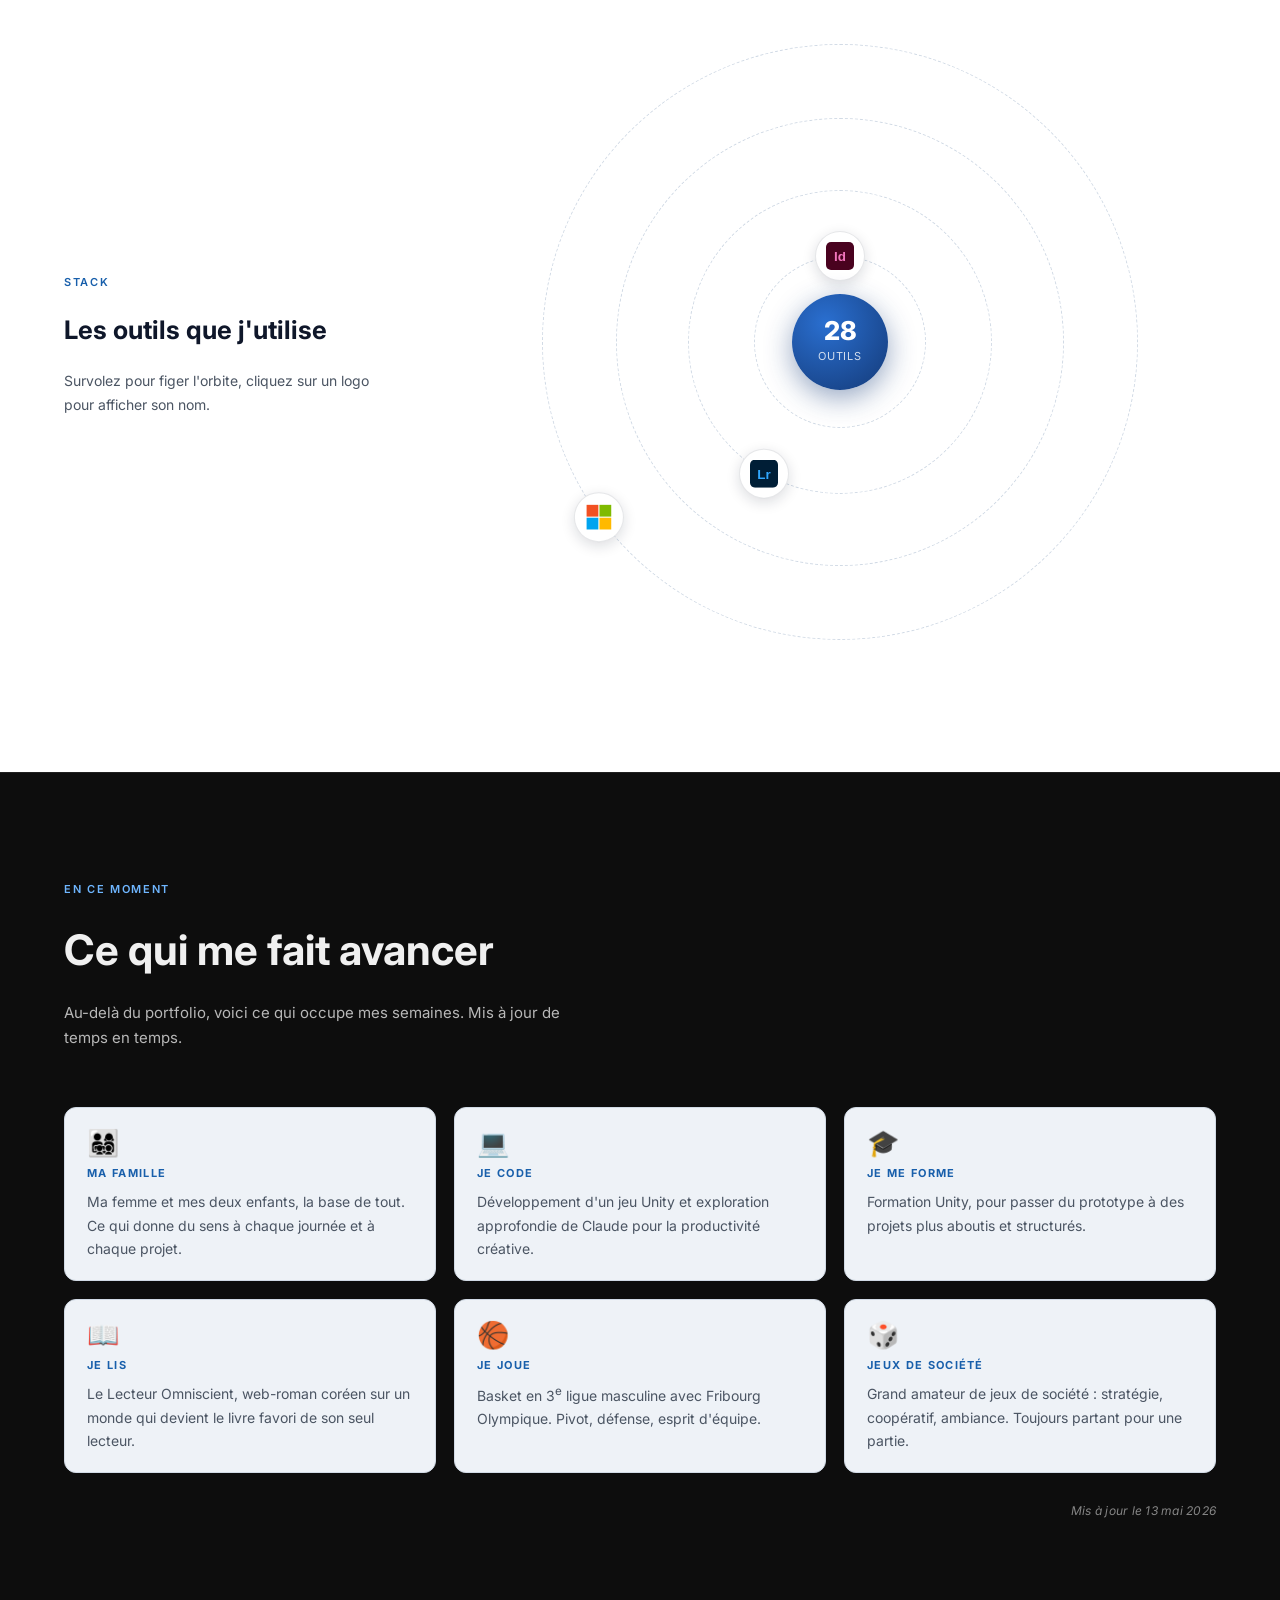
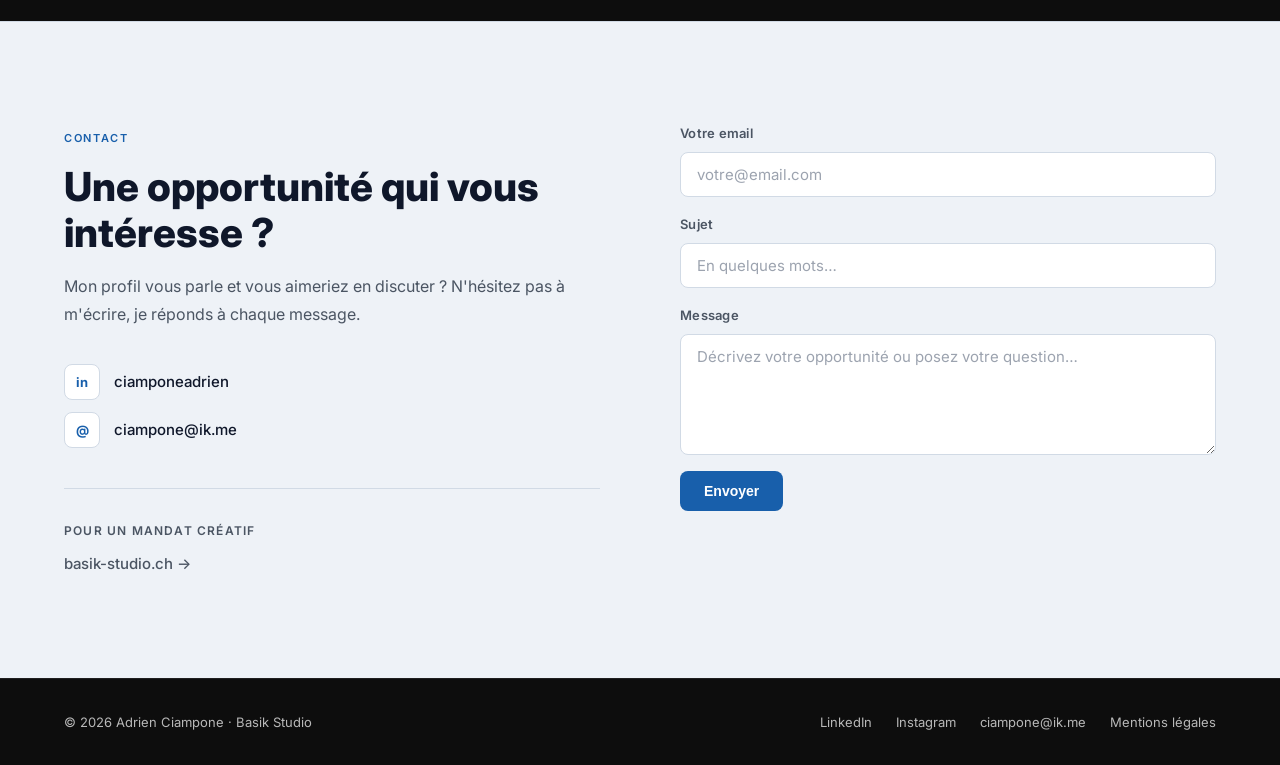
==== commit cf81631e: "fix: charge les poids Inter 800/900 (cohérence typographique) Le CSS utilisait les graisses 800 (tit" ====
--- a/index.html
+++ b/index.html
@@ -18,7 +18,7 @@
   <meta name="twitter:image" content="https://adrien-ciampone.basik-studio.ch/og-image.jpg" />
   <link rel="stylesheet" href="style.css" />
   <link rel="preconnect" href="https://fonts.googleapis.com" />
-  <link href="https://fonts.googleapis.com/css2?family=Inter:wght@300;400;500;600;700&display=swap" rel="stylesheet" />
+  <link href="https://fonts.googleapis.com/css2?family=Inter:wght@300;400;500;600;700;800;900&display=swap" rel="stylesheet" />
 </head>
 <body>
 
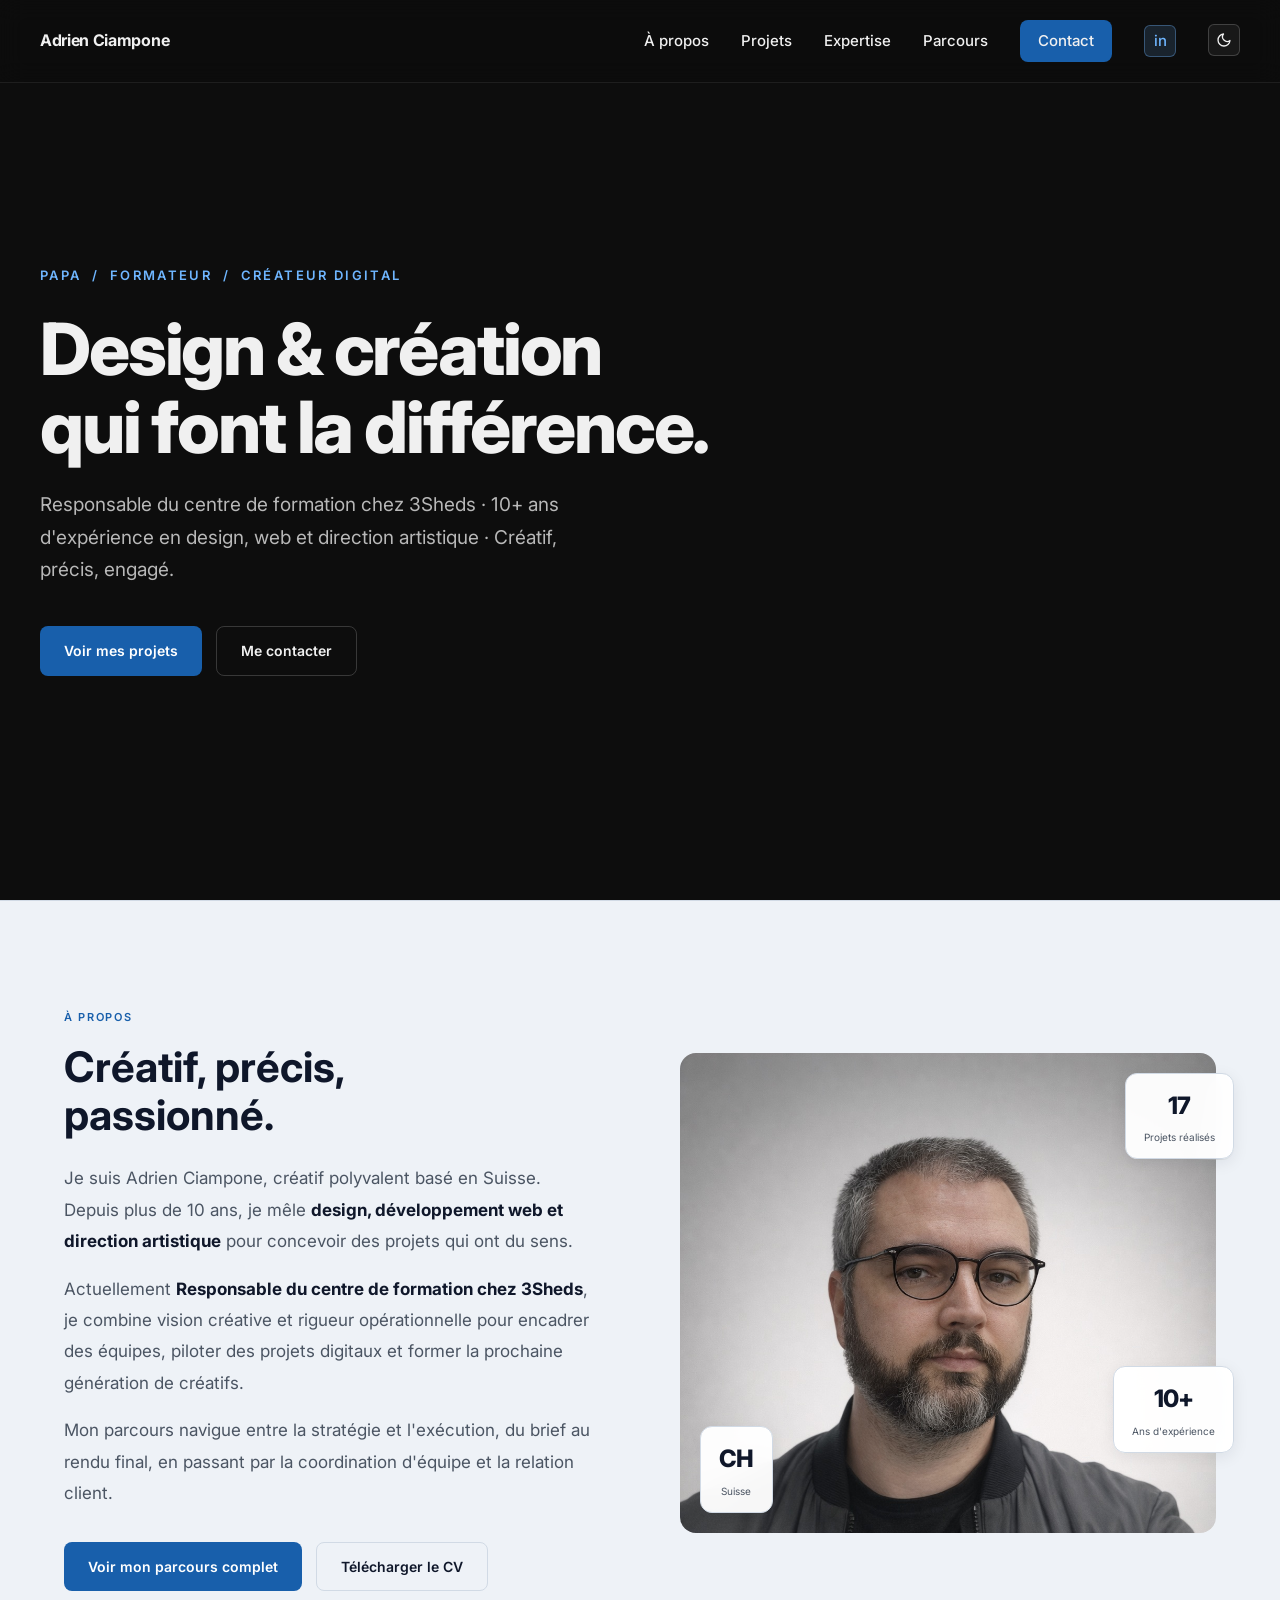
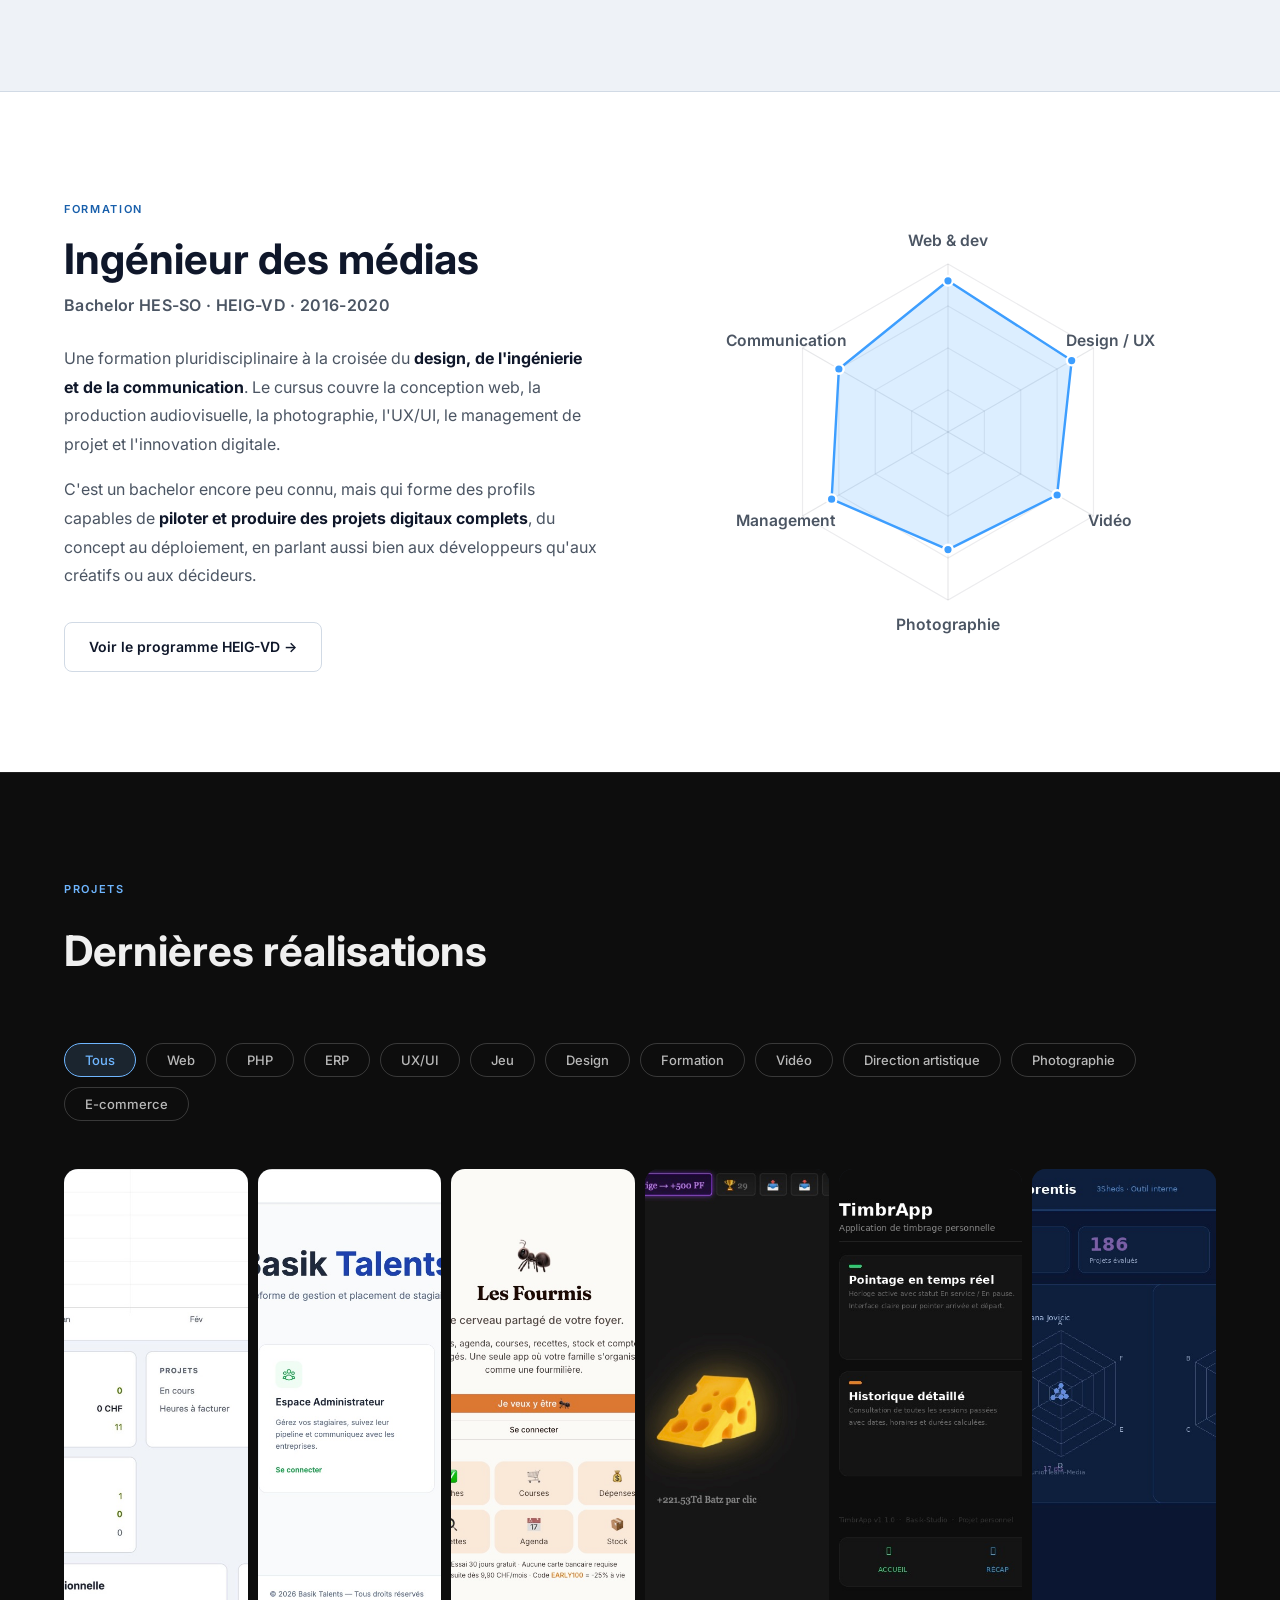
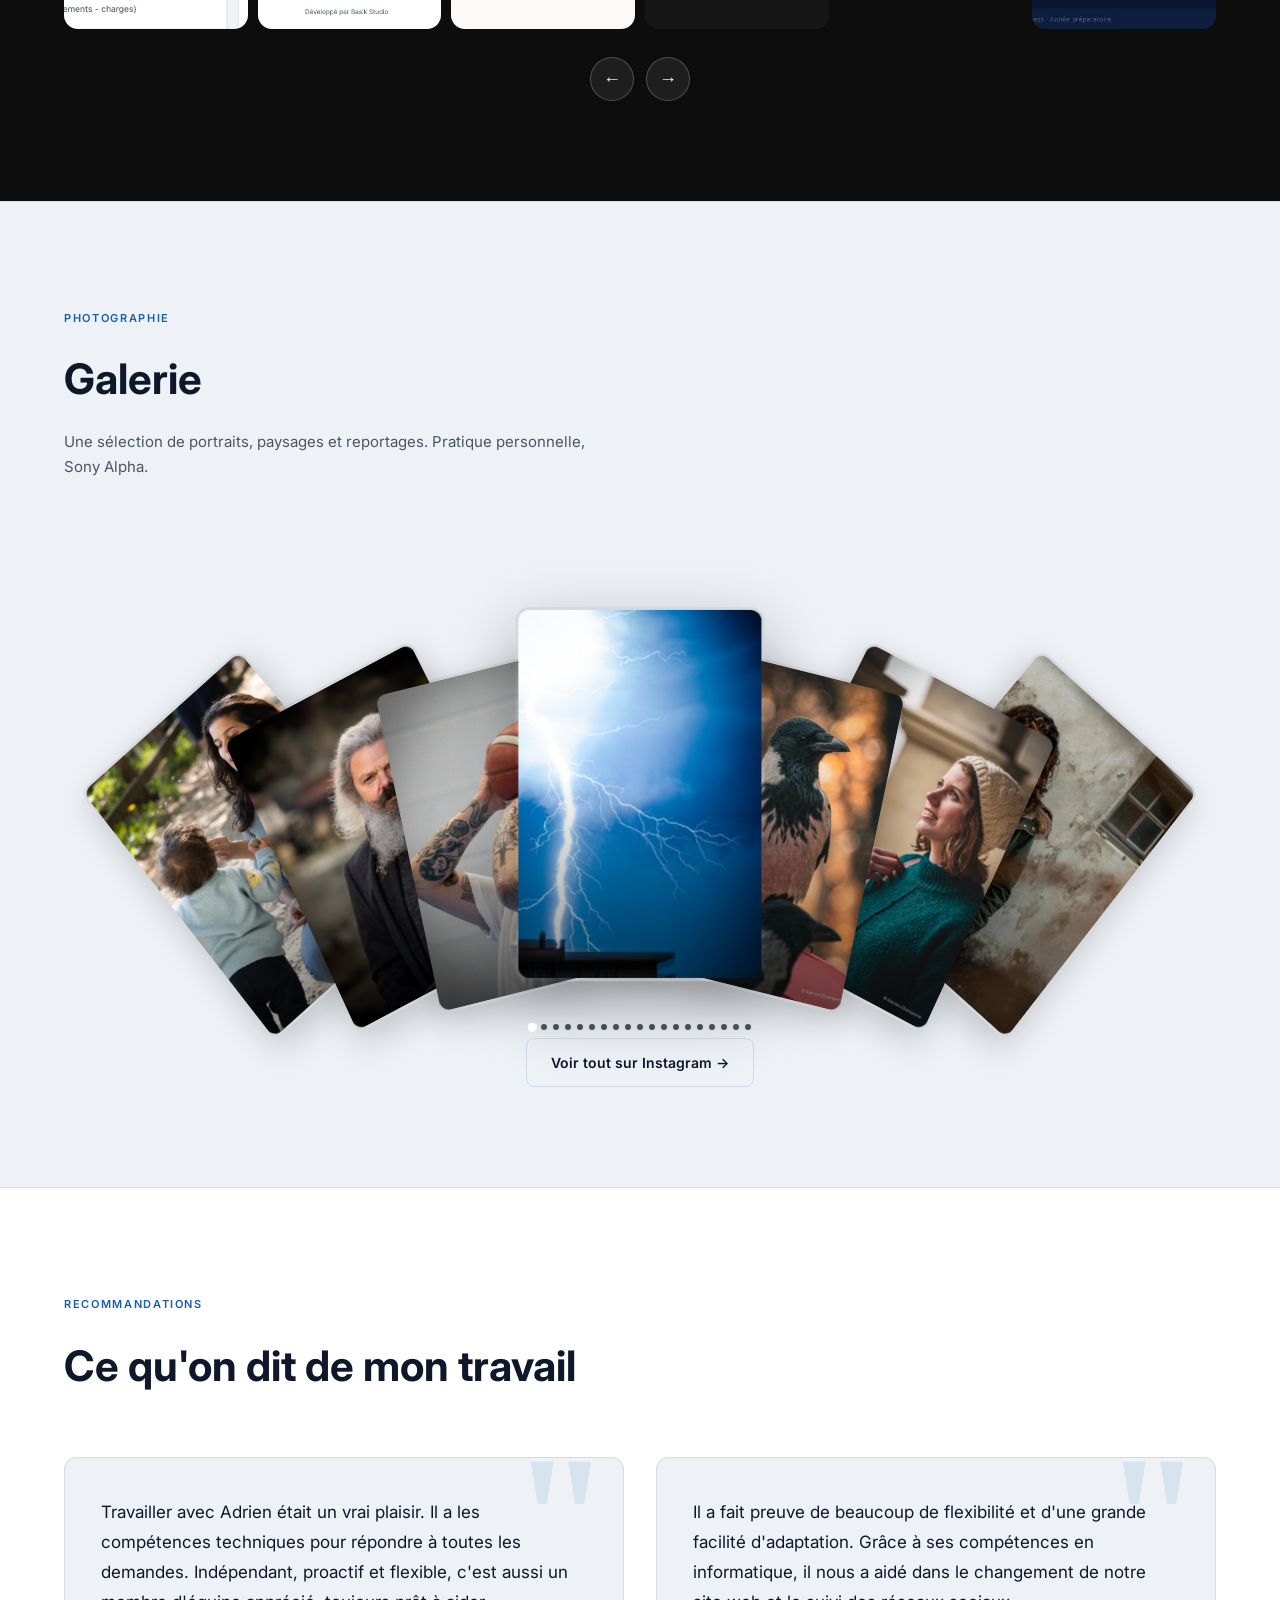
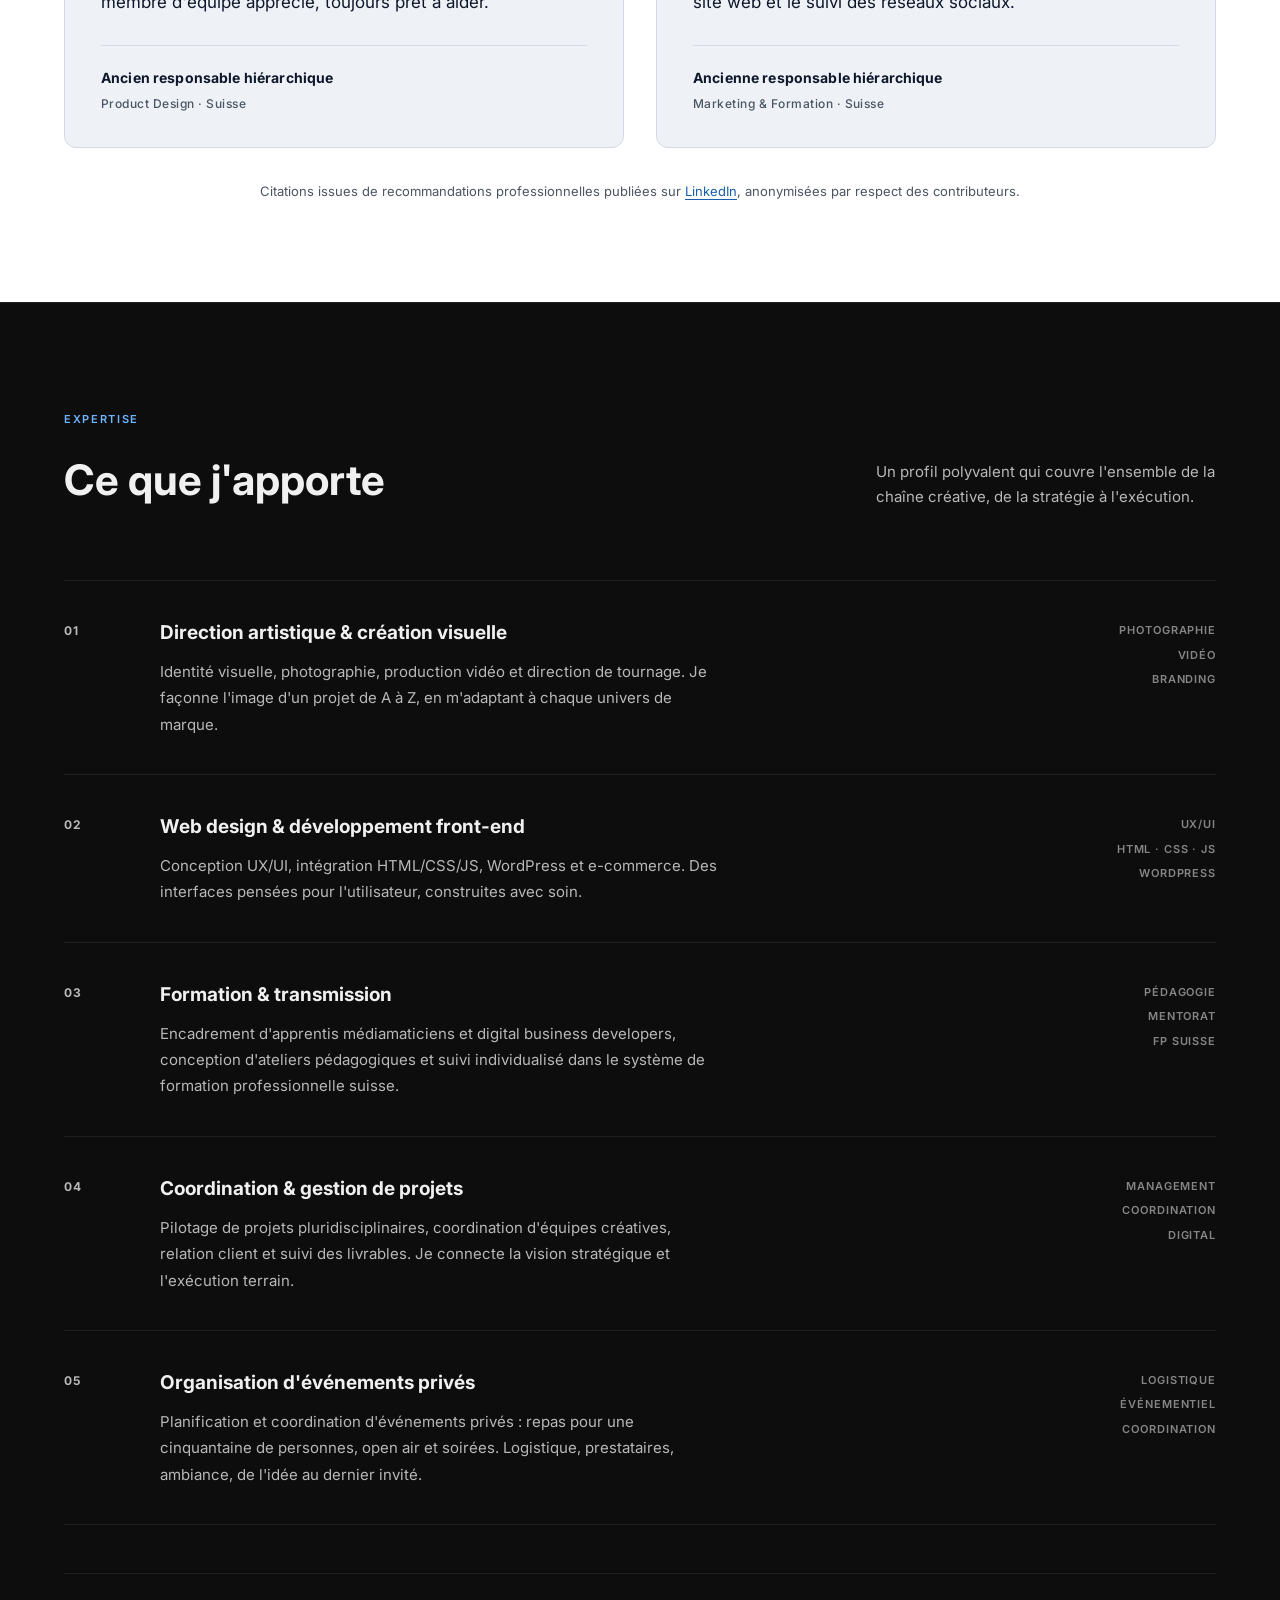
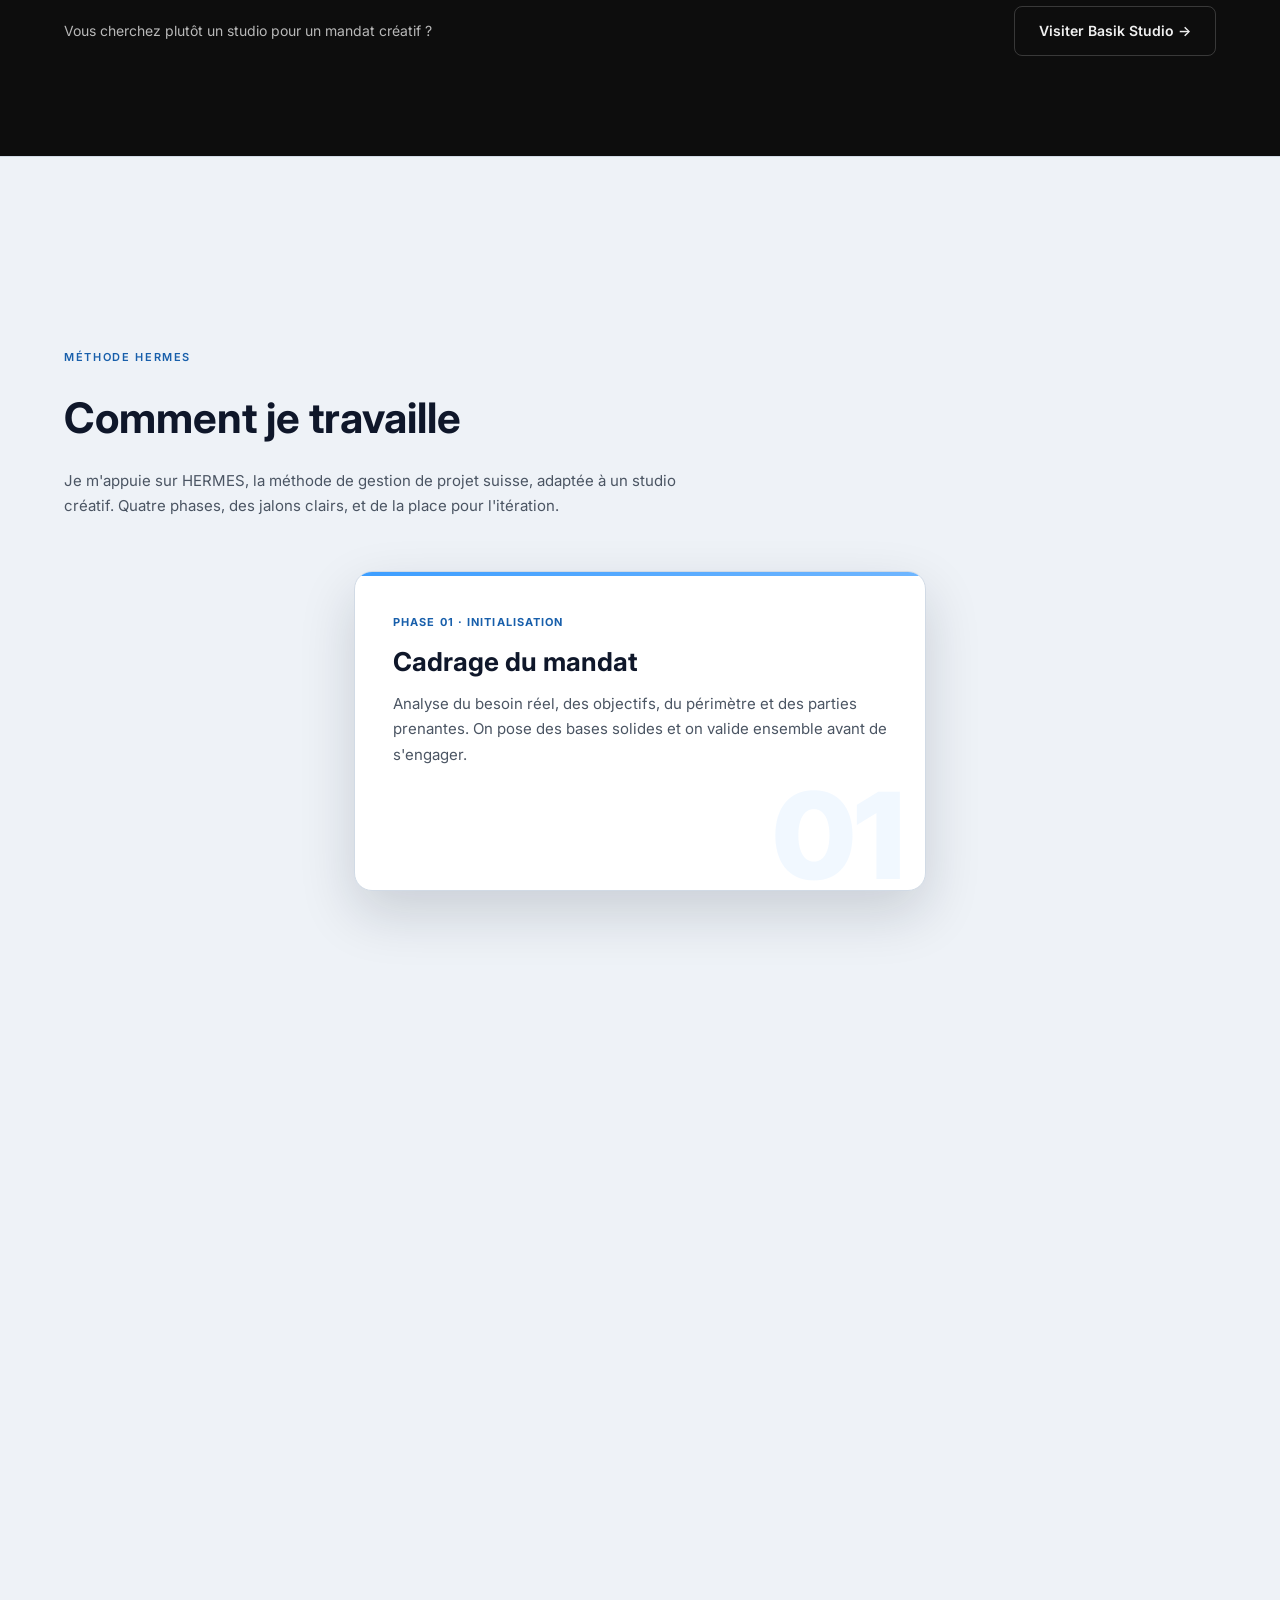
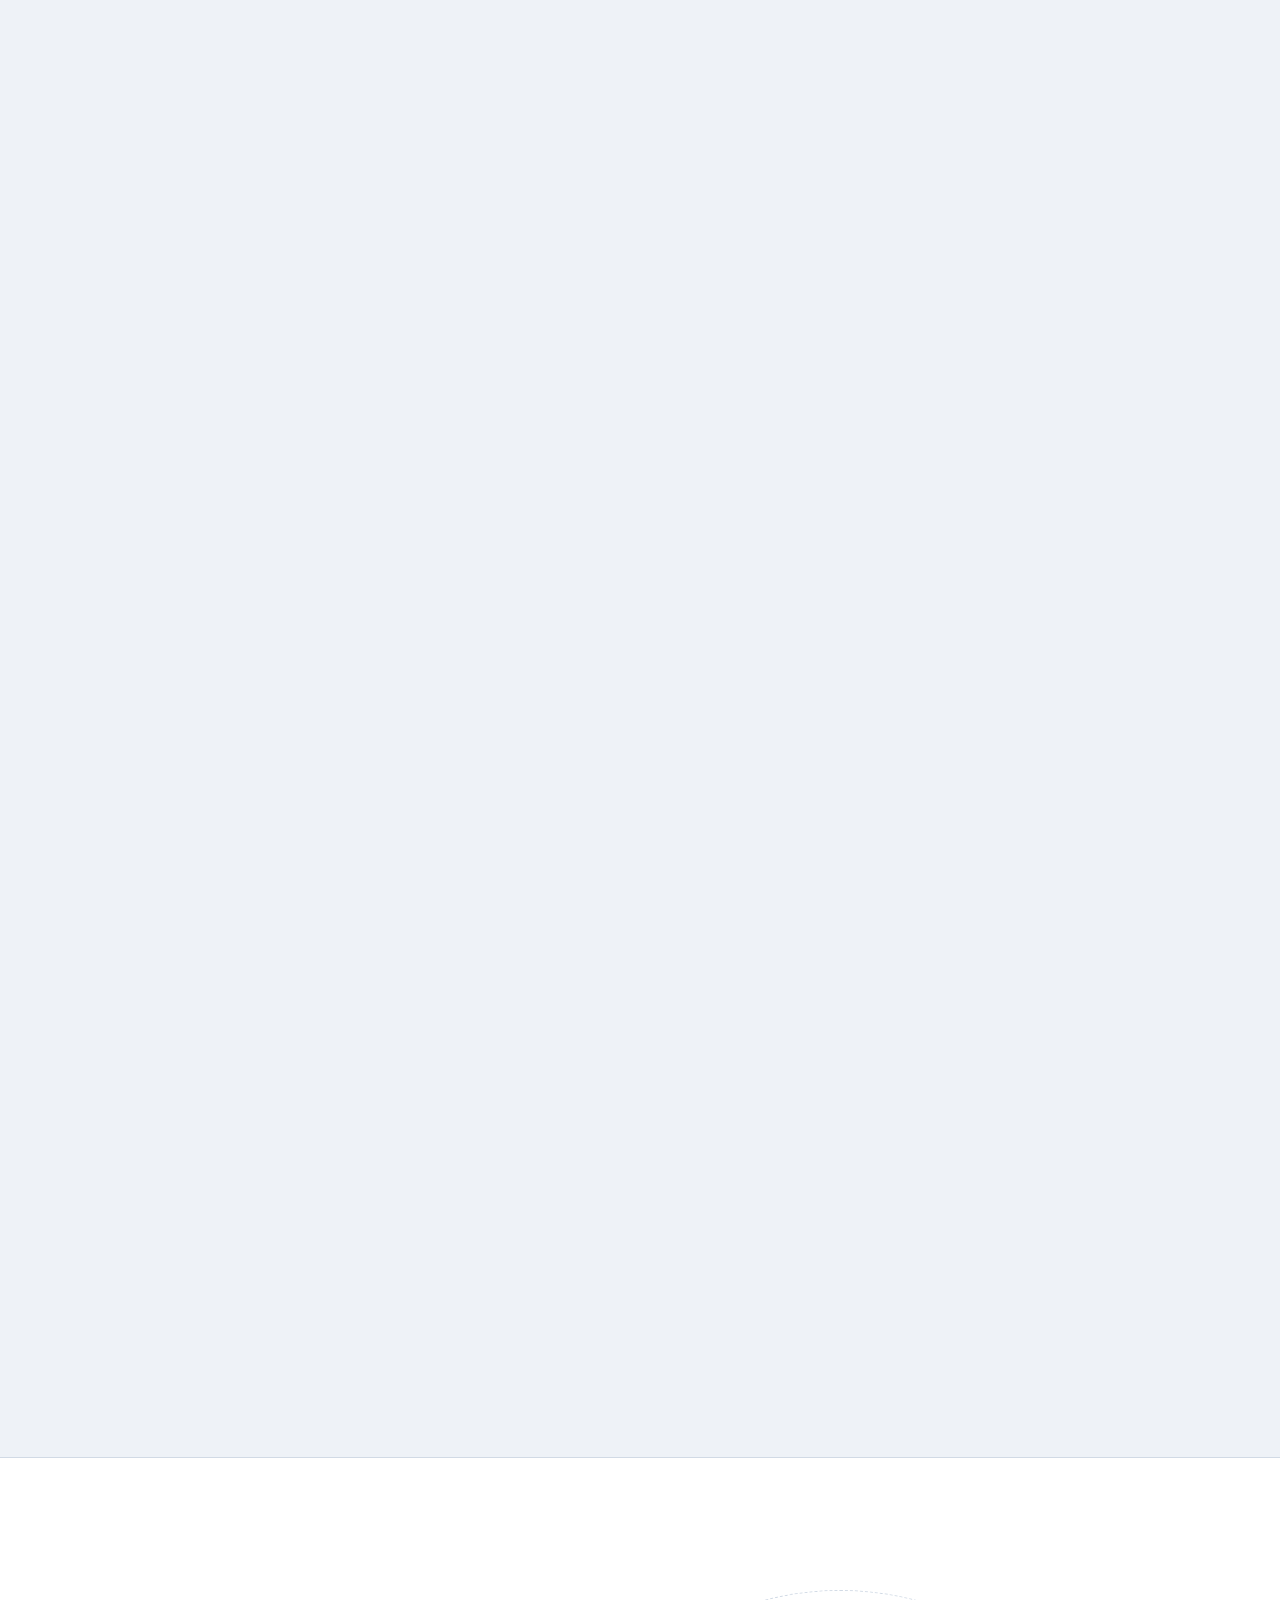
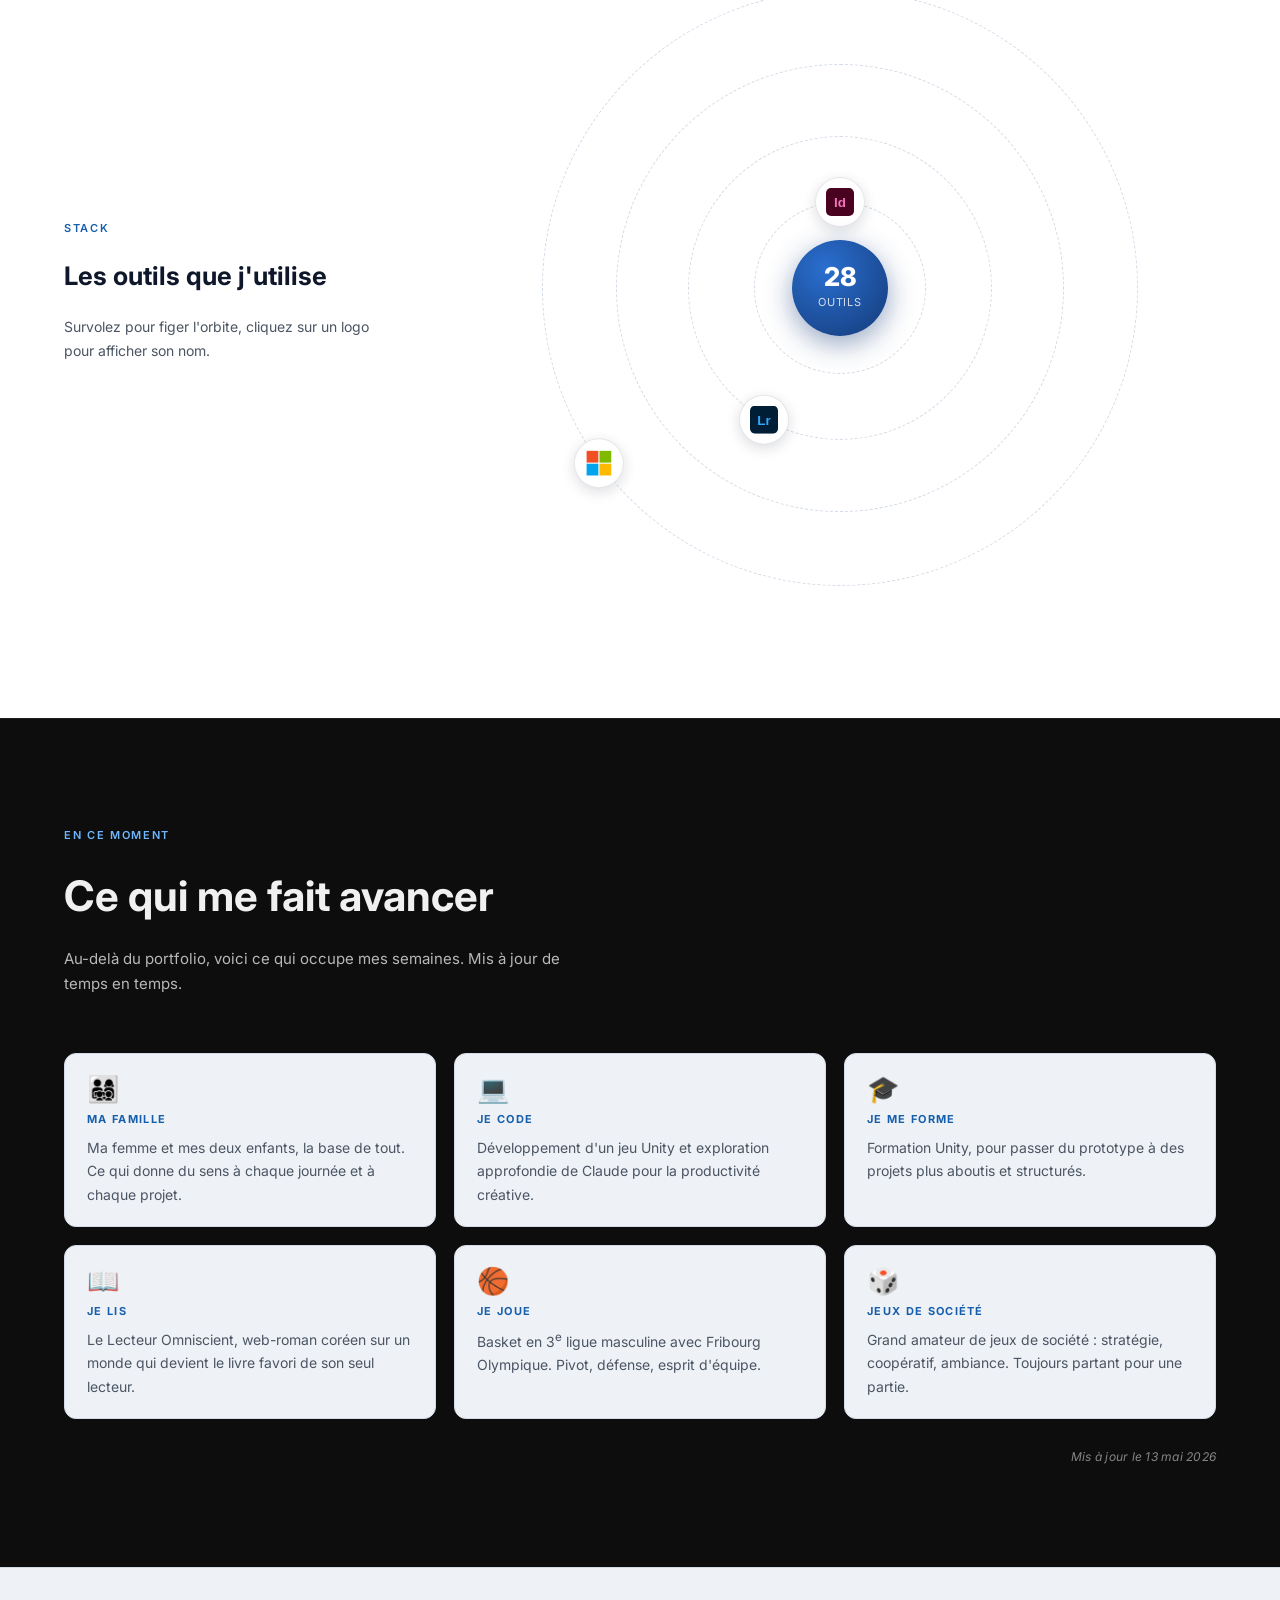
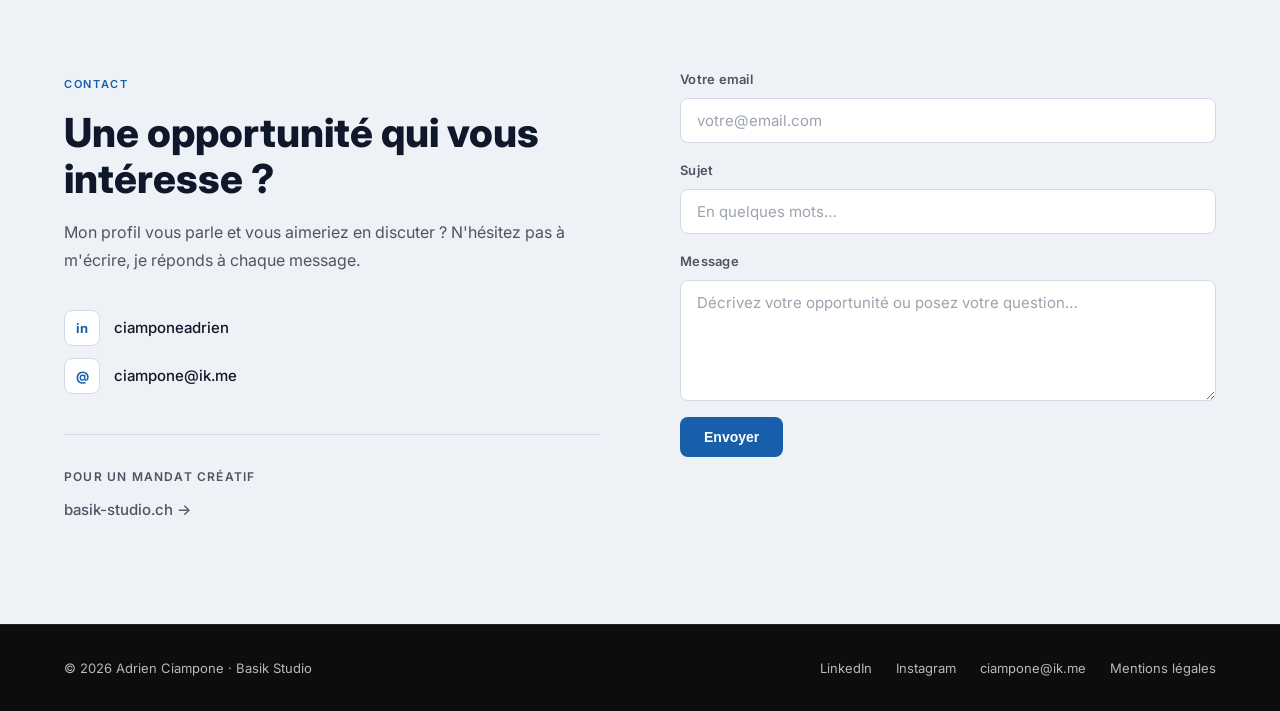
==== commit a2effc4b: "feat: process - titre fixé en haut pendant la révélation des cartes Le header (titre + intro HERMES)" ====
--- a/index.html
+++ b/index.html
@@ -305,16 +305,16 @@
 
   <!-- PROCESS -->
   <section class="process section" id="process">
-    <div class="container">
-      <div class="section__header">
-        <span class="label">Méthode HERMES</span>
-        <h2>Comment je travaille</h2>
-        <p class="process__intro">Je m'appuie sur HERMES, la méthode de gestion de projet suisse, adaptée à un studio créatif. Quatre phases, des jalons clairs, et de la place pour l'itération.</p>
-      </div>
-    </div>
-
     <div class="sc-track" id="sc-track">
-      <div class="sc-stack" id="sc-stack">
+      <div class="sc-pin">
+        <div class="container">
+          <div class="section__header">
+            <span class="label">Méthode HERMES</span>
+            <h2>Comment je travaille</h2>
+            <p class="process__intro">Je m'appuie sur HERMES, la méthode de gestion de projet suisse, adaptée à un studio créatif. Quatre phases, des jalons clairs, et de la place pour l'itération.</p>
+          </div>
+
+          <div class="sc-stack" id="sc-stack">
 
         <article class="sc-card">
           <div class="sc-card__ghost">01</div>
@@ -344,8 +344,10 @@
           <p class="sc-card__desc">Mise en ligne, transfert et formation. Accompagnement après livraison pour garantir la pérennité : le projet ne s'arrête pas au déploiement.</p>
         </article>
 
-      </div>
-    </div>
+          </div><!-- /.sc-stack -->
+        </div><!-- /.container -->
+      </div><!-- /.sc-pin -->
+    </div><!-- /.sc-track -->
   </section>
 
   <!-- STACK -->
--- a/style.css
+++ b/style.css
@@ -1043,19 +1043,27 @@
 .process { background: var(--gray-1); }
 .process__intro { color: var(--gray-4); font-size: 15px; line-height: 1.7; margin-top: 14px; max-width: 620px; }
 
-/* ===== Pile de cartes révélée au scroll ===== */
+/* ===== Pile de cartes révélée au scroll (titre fixé en haut) ===== */
 .sc-track {
   position: relative;
-  height: 280vh;           /* réserve de scroll pour révéler les 4 cartes */
-}
+  height: 300vh;           /* réserve de scroll pour révéler les 4 cartes */
+}
+
+/* Bloc épinglé : header + pile restent visibles pendant tout le scroll */
+.sc-pin {
+  position: sticky;
+  top: 0;
+  height: 100vh;
+  padding-top: 84px;
+  overflow: hidden;
+}
+.sc-pin .section__header { margin-bottom: 52px; }
 
 .sc-stack {
-  position: sticky;
-  top: calc(50vh - 180px);
+  position: relative;
   height: 340px;
   max-width: 620px;
   margin: 0 auto;
-  padding: 0 24px;
 }
 
 .sc-card {
@@ -1122,13 +1130,15 @@
 }
 
 /* Fallback (prefers-reduced-motion) : cartes en liste simple */
-.sc-track.sc-static { height: auto; padding: 40px 0; }
-.sc-track.sc-static .sc-stack { position: static; height: auto; }
-.sc-track.sc-static .sc-card { position: relative; left: auto; right: auto; transform: none !important; opacity: 1 !important; margin: 0 auto 18px; max-width: 572px; }
+.sc-track.sc-static { height: auto; }
+.sc-track.sc-static .sc-pin { position: static; height: auto; padding-top: 0; overflow: visible; }
+.sc-track.sc-static .sc-stack { position: static; height: auto; margin-top: 24px; }
+.sc-track.sc-static .sc-card { position: relative; left: auto; right: auto; transform: none !important; opacity: 1 !important; margin: 0 0 18px; }
 
 @media (max-width: 600px) {
   .sc-track { height: 320vh; }
-  .sc-stack { top: calc(50vh - 165px); height: 320px; }
+  .sc-pin { padding-top: 80px; }
+  .sc-stack { height: 320px; }
   .sc-card { height: 300px; padding: 28px 26px; }
   .sc-card__title { font-size: 21px; }
   .sc-card__ghost { font-size: 92px; }
